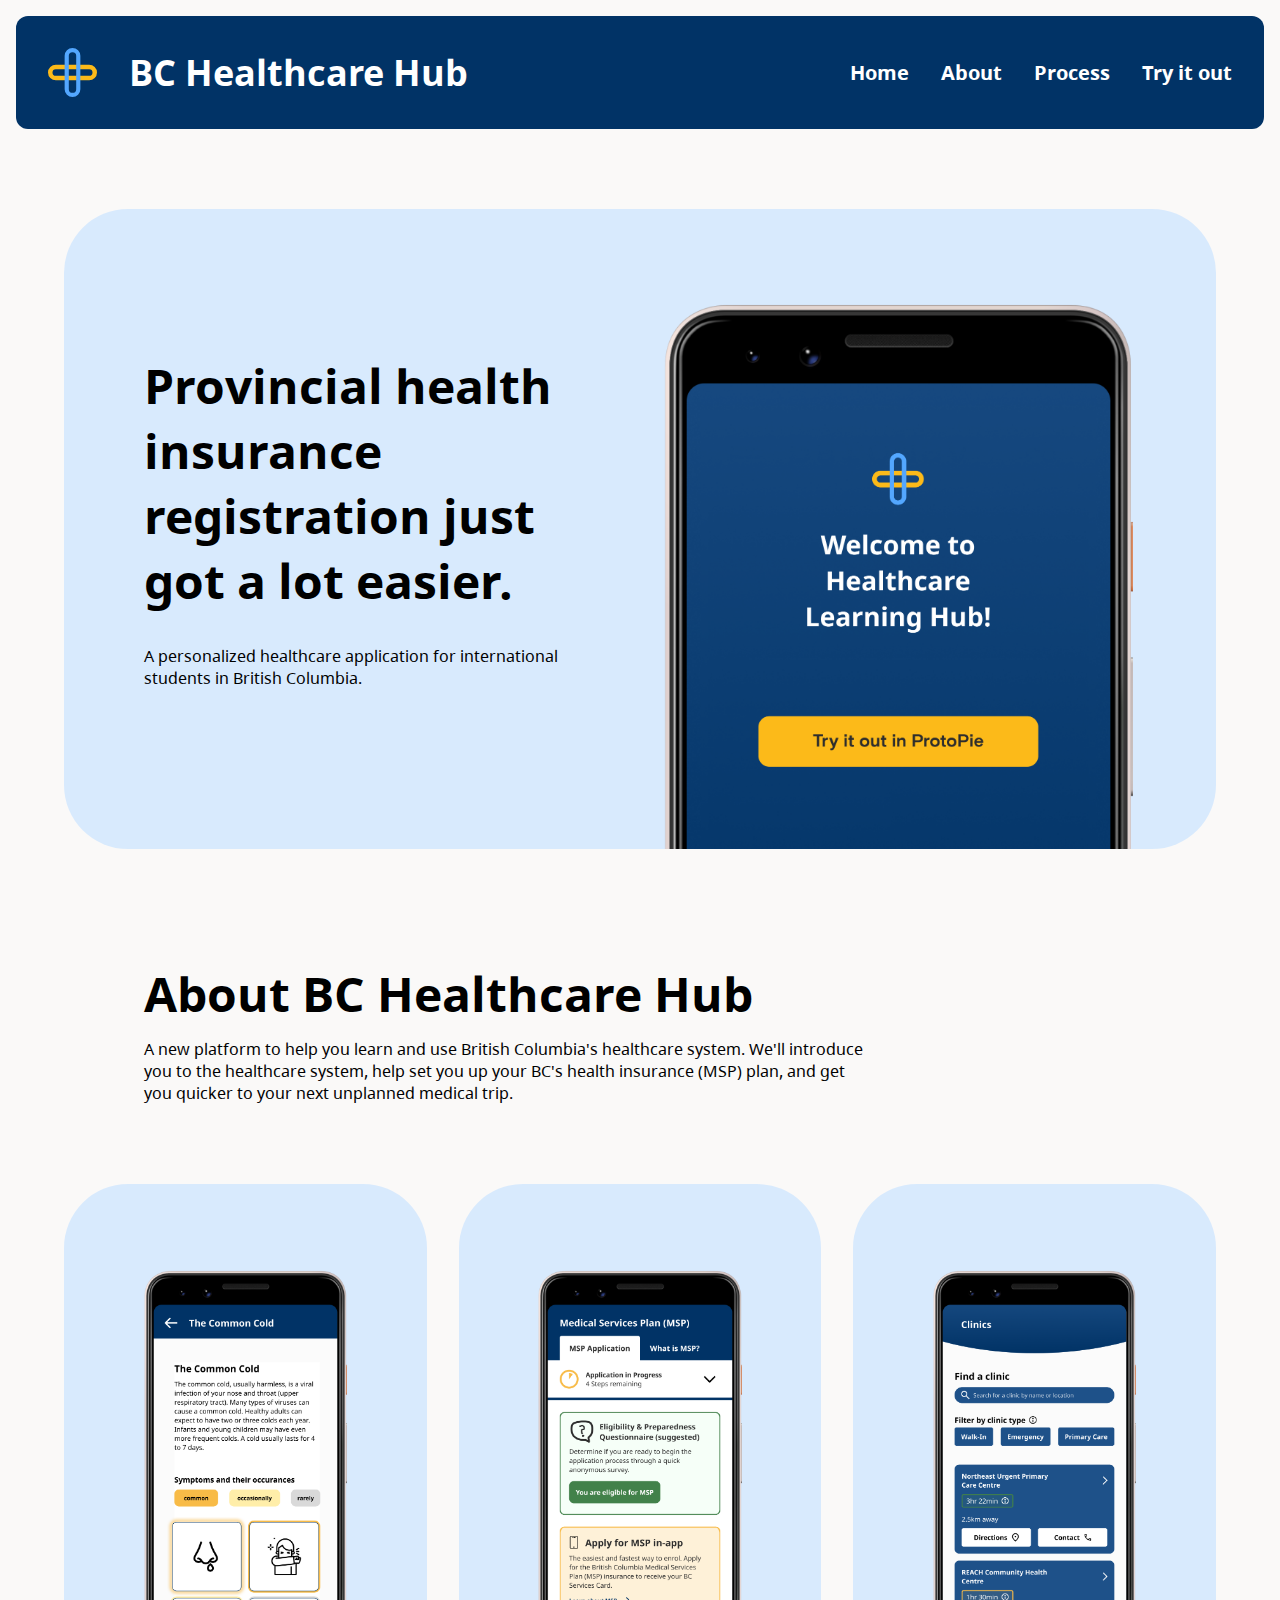
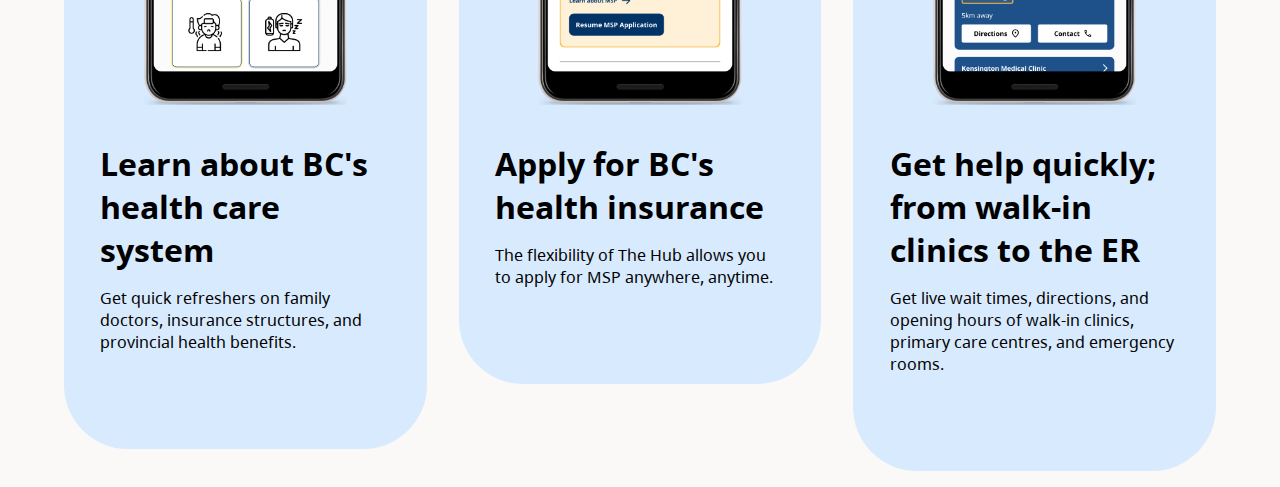
==== index.html @ a7b5ca8b "Add home page" ====
<!doctype html>
<html lang="en">

<head>
	<meta charset="utf-8">
	<meta name="viewport" content="width=device-width, initial-scale=1">
	<title>BC Healthcare Hub</title>
	<link rel="stylesheet" href="css/fonts.css">
	<link rel="stylesheet" href="css/main.css">
</head>

<body>
	<header>
		<a href="index.html" class="logo-link">
			<img src="img/logo.svg" height="32" width="32">
			<h1>BC Healthcare Hub</h1>
		</a>

		<ul>
			<li><a href="#" class="light-link">Home</a></li>
			<li><a href="#about" class="light-link">About</a></li>
			<li><a href="#process" class="light-link">Process</a></li>
			<li><a href="#process" class="light-link">Try it out</a></li>
		</ul>
	</header>

	<div class="content-wrapper">
		<section id="hero">
			<hgroup>
				<h2>Provincial health insurance registration just got a lot easier.</h2>
				<p>A personalized healthcare application for international students in British Columbia.</p>
			</hgroup>

			<a href="https://www.protopie.io/" target="_blank" class="cta">
				<img src="img/cta.png" height="1527" width="1280" alt="Try it out in ProtoPie">
			</a>
		</section>

		<section id="about">
			<div class="about-summary">
				<h2>About BC Healthcare Hub</h2>
				<p>A new platform to help you learn and use British Columbia's healthcare system. We'll introduce you to
					the healthcare system, help set you up your BC's health insurance (MSP) plan, and get you quicker to
					your next unplanned medical trip.</p>
			</div>

			<ol class="features">
				<li>
					<img src="img/resources.png" height="2782" width="1280">
					<h3>Learn about BC's health care system</h3>
					<p>Get quick refreshers on family doctors, insurance structures, and provincial health benefits.
					</p>
				</li>
				<li>
					<img src="img/msp.png" height="2782" width="1280">
					<h3>Apply for BC's health insurance</h3>
					<p>The flexibility of The Hub allows you to apply for MSP anywhere, anytime.</p>
				</li>
				<li>
					<img src="img/clinics.png" height="2782" width="1280">
					<h3>Get help quickly; from walk-in clinics to the ER</h3>
					<p>Get live wait times, directions, and opening hours of walk-in clinics, primary care centres,
						and emergency rooms.</p>
				</li>
			</ol>


		</section>
	</div>
</body>

</html>
---- css/fonts.css ----
/* 

100: Thin
200: Extra Light
300: Light
400: Regular
500: Medium
600: Semibold
700: Bold
800: Heavy
900: Black

*/

@font-face {
    font-family: 'BC Sans';
    src: url('../fonts/bold.woff2') format('woff2');
    font-weight: 700;
    font-display: swap;
    font-style: normal;
}

@font-face {
    font-family: 'BC Sans';
    src: url('../fonts/bolditalic.woff2') format('woff2');
    font-weight: 700;
    font-display: swap;
    font-style: italic;
}

@font-face {
    font-family: 'BC Sans';
    src: url('../fonts/regular.woff2') format('woff2');
    font-weight: 400;
    font-display: swap;
    font-style: normal;
}

@font-face {
    font-family: 'BC Sans';
    src: url('../fonts/italic.woff2') format('woff2');
    font-weight: 400;
    font-display: swap;
    font-style: italic;
}

@font-face {
    font-family: 'BC Sans';
    src: url('../fonts/light.woff2') format('woff2');
    font-weight: 300;
    font-display: swap;
    font-style: normal;
}

@font-face {
    font-family: 'BC Sans';
    src: url('../fonts/lightitalic.woff2') format('woff2');
    font-weight: 300;
    font-display: swap;
    font-style: italic;
}
---- css/main.css ----
* {
    box-sizing: border-box;

    --c-blue: #013366;
    --c-bg-extra-light: rgb(250, 249, 248);
    --c-bg-light: #D8EAFD;
    --c-txt-light: #FFFFFF;
    --c-txt-light-hover: #D8EAFD;
    --c-txt-dark: #2D2D2D;
    
    --c-link: #1E5189;
    --c-link-change: #013366;

    --c-invis: rgba(0,0,0,0);

    --n-radius-big: 4rem;

    transition-property: color, border, background-color, padding, transform, margin, opacity;
    transition-duration: 0.3s;
    transition-timing-function: ease-out;
}

:hover, :focus {
    transition-property: color, border, background-color, padding, transform, margin, opacity;
    transition-duration: 0.2s;
    transition-timing-function: ease-in;
}

html {
    background-color: var(--c-bg-extra-light);
}

body {
    font-family: "BC Sans", Calibri, Arial, "sans serif";
    font-weight: 400;
    margin: 0 1rem;
}

h1 {
    font-weight: 700;
    font-size: 2.25rem;

    margin: 0;
}

h2 {
    font-weight: 700;
    font-size: 3rem;

    margin: 0;
    margin-bottom: 0.75rem !important;
}

#hero h2 {
    font-size: 3rem;
    max-width: 60rem;
    margin-bottom: 2rem !important;
}

h3 {
    font-weight: 700;
    font-size: 2rem;

    margin: 0;
    margin-bottom: 1rem;
}

p {
    margin: 0;
    margin-bottom: 16px;
    max-width: 80ch;
}

a {
    color: var(--c-link);
    text-decoration: none;
}

a:hover, a:focus {
    color: var(--c-link-change);
}

img {
    object-fit: cover;
}



/* HEADER --> */
header {
    background-color: var(--c-blue);
    border-radius: .75rem;
    color: var(--c-txt-light);
    
    margin-top: 1rem;
    padding: 2rem;

    display: grid;
    grid-template-columns: 1fr auto;
    align-content: center;

    position: sticky;
    top: 1rem;
}

.logo-link {
    display: grid;
    grid-template-columns: repeat(2, auto);
    width: fit-content;
    gap: 2rem;
    align-content: center;
    color: var(--c-txt-light);
}

.logo-link:hover, .logo-link:focus {
    color: var(--c-txt-light-hover);

    img {
        transform: rotateZ(360deg);
        transition-duration: 0.75s;
    }
}

.logo-link img {
    height: 100%;
    width: auto;
}

header ul {
    display: grid;
    grid-template-columns: repeat(4, auto);
    gap: 2rem;

    height: fit-content;
    margin: auto 0;
    padding: 0;

    font-weight: 700;
}

header li {
    list-style-type: none;
    font-size: 1.25rem;
}

.light-link {
    color: var(--c-txt-light);
}

.light-link:hover, .light-link:focus {
    color: var(--c-txt-light-hover);
    text-decoration: underline;
    text-decoration-thickness: 0.1rem;
    text-decoration-skip: 10px;
}
/* <-- HEADER */

/* CONTENT WRAPPER --> */
.content-wrapper {
    max-width: 125rem;
    margin: 0 auto;
}

/* <-- CONTENT WRAPPER */

/* HERO SECTION --> */
#hero {
    background-color: var(--c-bg-light);
    border-radius: var(--n-radius-big);

    height: 40rem;
    padding: 5rem 5rem 0 5rem;
    margin: 5rem 3rem;

    display: grid;
    grid-template-columns: 1fr 1fr;
    gap: 3rem;
}

#hero > * {
    margin: auto 0;
}

#hero hgroup {
    padding-bottom: 5rem;
}

.cta {
    width: fit-content;
    max-height: 35rem;
    display: block;
    overflow: clip;

    margin: 0 0 0 auto;
}

.cta img {
    width: 100%;
    max-height: 35rem;
}

.cta:hover img,
.cta:focus img {
    content: url('../img/cta-hover.png');
}

/* <-- HERO SECTION */

/* ABOUT SECTION --> */
#about {
    margin: 0 3rem;
}

.about-summary {
    margin: 7rem 5rem 5rem 5rem;
}

.features {
    display: grid;
    grid-template-columns: repeat(3, 1fr);
    gap: 2rem;
    padding: 0;
}

.features li {
    height: fit-content;
    background-color: var(--c-bg-light);
    padding: 5rem 10%;
    width: 100%;
    border-radius: var(--n-radius-big);
    list-style-type: none;
}

.features li img {
    width: 100%;
    height: auto;
    padding: 0 15%;
    margin-bottom: 2rem;
}
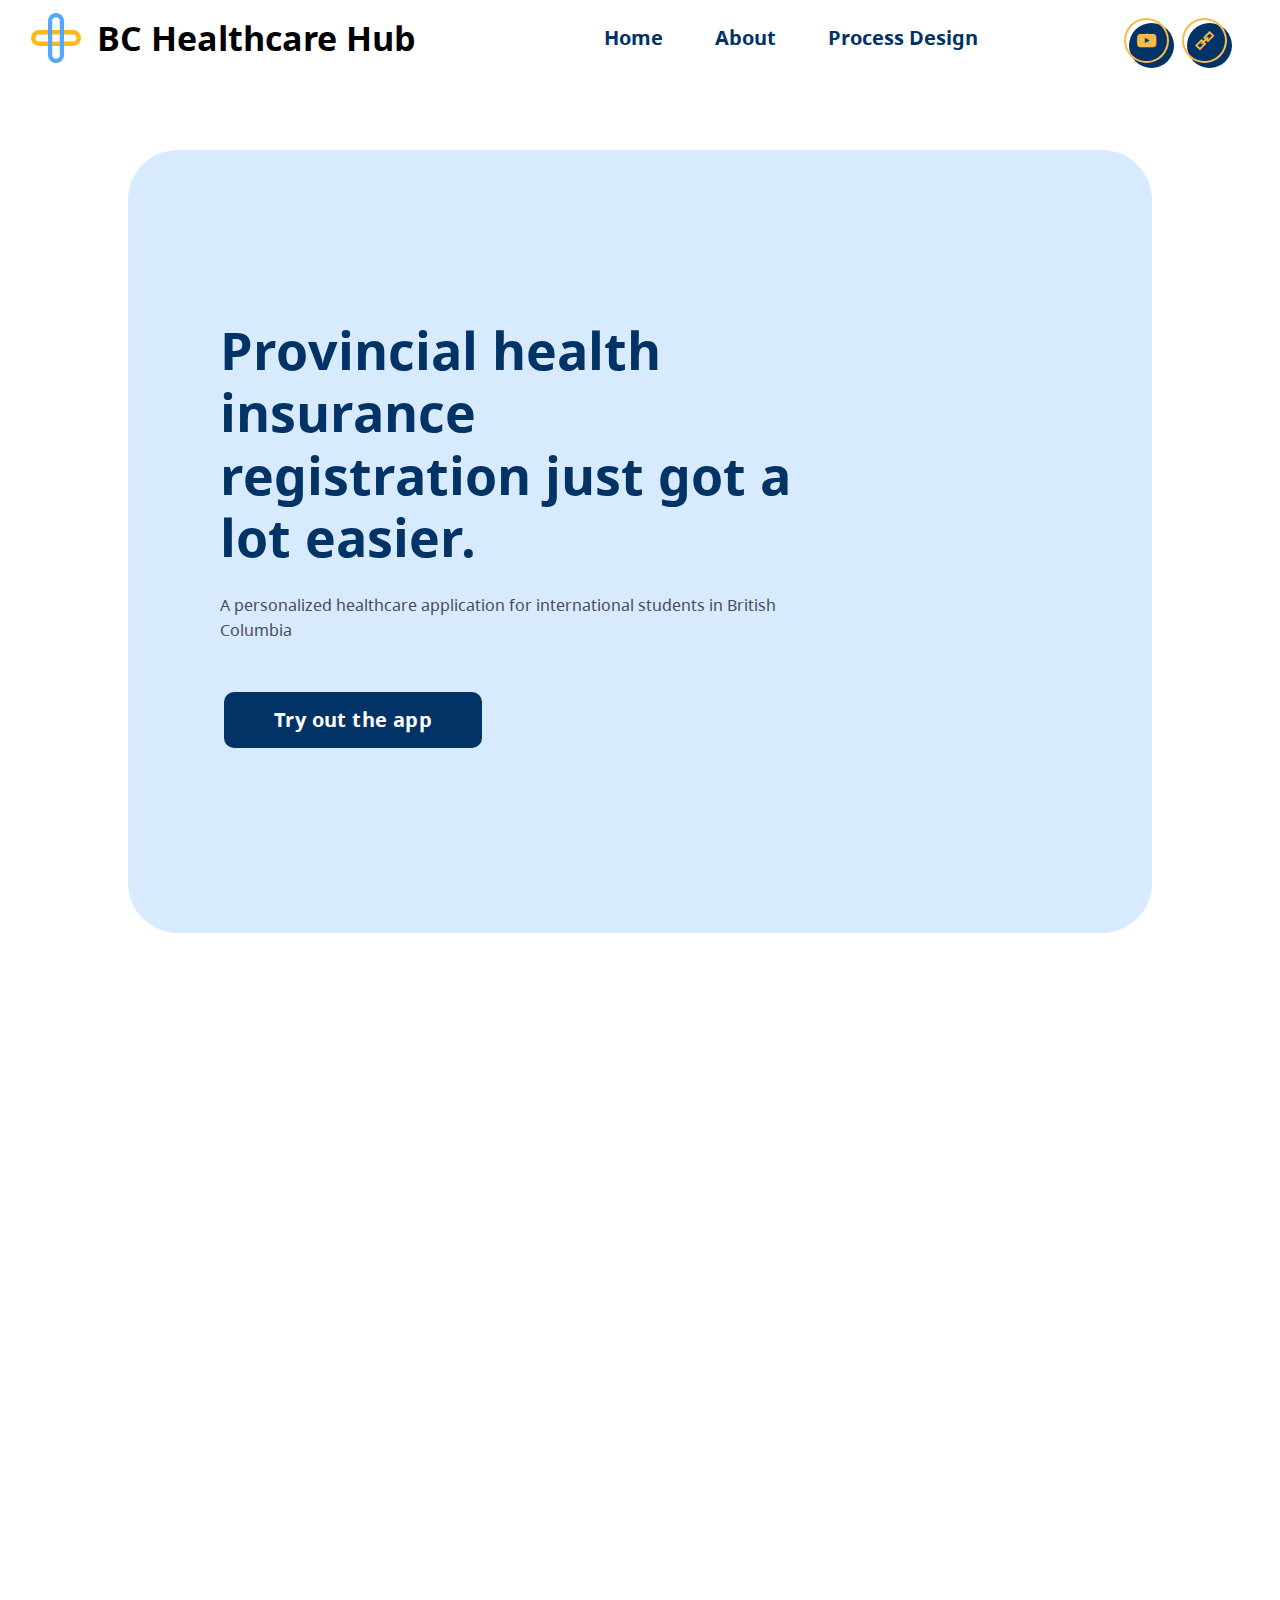
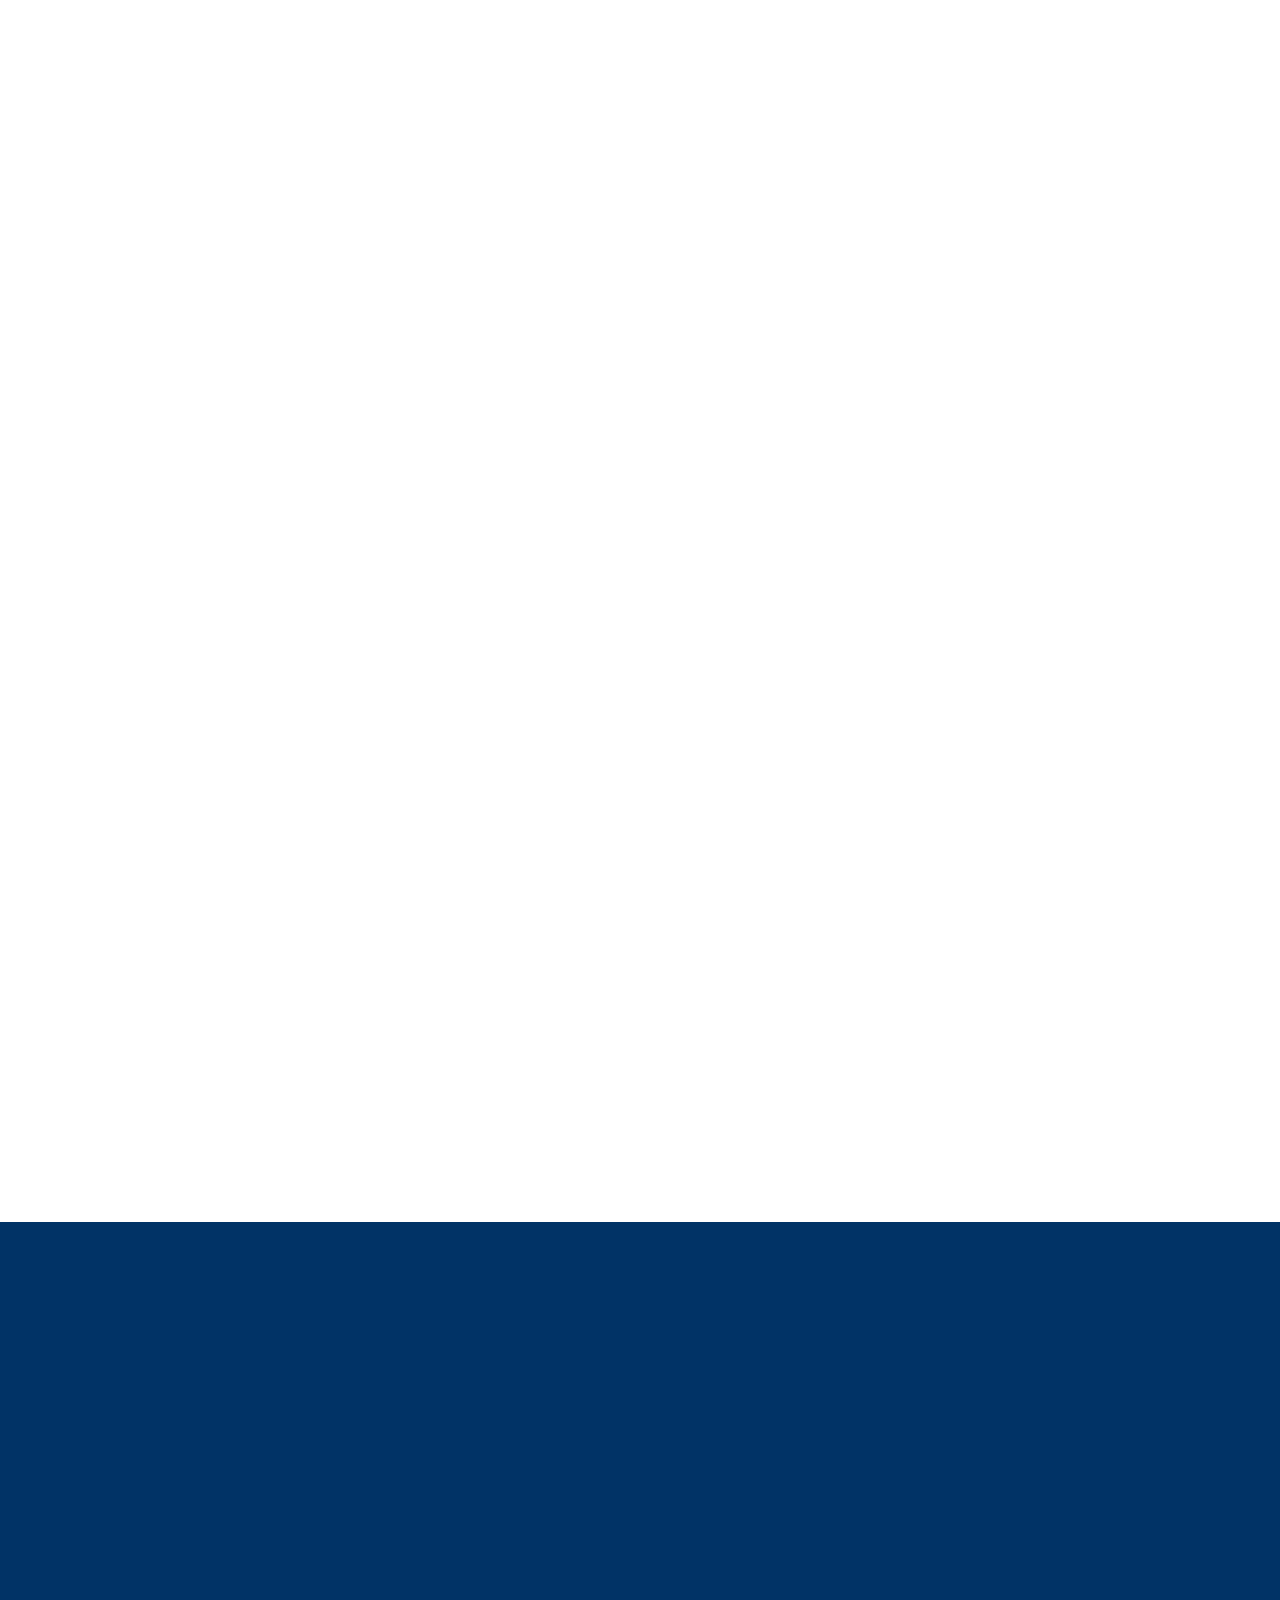
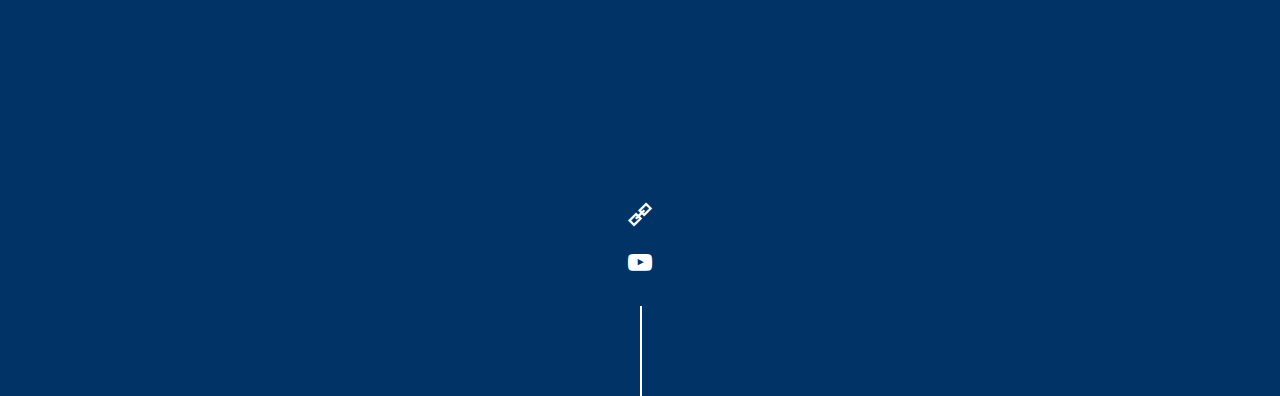
==== commit f79a257b: "start using website builder" ====
--- a/index.html
+++ b/index.html
@@ -1,72 +1,256 @@
-<!doctype html>
-<html lang="en">
-
+<!DOCTYPE html>
+<html  >
 <head>
-	<meta charset="utf-8">
-	<meta name="viewport" content="width=device-width, initial-scale=1">
-	<title>BC Healthcare Hub</title>
-	<link rel="stylesheet" href="css/fonts.css">
-	<link rel="stylesheet" href="css/main.css">
+  <!-- Site made with Mobirise Website Builder v5.8.4, https://mobirise.com -->
+  <meta charset="UTF-8">
+  <meta http-equiv="X-UA-Compatible" content="IE=edge">
+  <meta name="generator" content="Mobirise v5.8.4, mobirise.com">
+  <meta name="viewport" content="width=device-width, initial-scale=1, minimum-scale=1">
+  <link rel="shortcut icon" href="assets/images/logo.svg" type="image/x-icon">
+  <meta name="description" content="">
+  
+  
+  <title>Home</title>
+  <link rel="stylesheet" href="assets/web/assets/mobirise-icons2/mobirise2.css">
+  <link rel="stylesheet" href="assets/tether/tether.min.css">
+  <link rel="stylesheet" href="assets/bootstrap/css/bootstrap.min.css">
+  <link rel="stylesheet" href="assets/bootstrap/css/bootstrap-grid.min.css">
+  <link rel="stylesheet" href="assets/bootstrap/css/bootstrap-reboot.min.css">
+  <link rel="stylesheet" href="assets/animatecss/animate.min.css">
+  <link rel="stylesheet" href="assets/dropdown/css/style.css">
+  <link rel="stylesheet" href="assets/socicon/css/styles.css">
+  <link rel="stylesheet" href="assets/theme/css/style.css">
+  <link href="assets/fonts/style.css" rel="stylesheet">
+  <link rel="preload" as="style" href="assets/mobirise/css/mbr-additional.css"><link rel="stylesheet" href="assets/mobirise/css/mbr-additional.css" type="text/css">
+
+  
+  
+  
 </head>
-
 <body>
-	<header>
-		<a href="index.html" class="logo-link">
-			<img src="img/logo.svg" height="32" width="32">
-			<h1>BC Healthcare Hub</h1>
-		</a>
-
-		<ul>
-			<li><a href="#" class="light-link">Home</a></li>
-			<li><a href="#about" class="light-link">About</a></li>
-			<li><a href="#process" class="light-link">Process</a></li>
-			<li><a href="#process" class="light-link">Try it out</a></li>
-		</ul>
-	</header>
-
-	<div class="content-wrapper">
-		<section id="hero">
-			<hgroup>
-				<h2>Provincial health insurance registration just got a lot easier.</h2>
-				<p>A personalized healthcare application for international students in British Columbia.</p>
-			</hgroup>
-
-			<a href="https://www.protopie.io/" target="_blank" class="cta">
-				<img src="img/cta.png" height="1527" width="1280" alt="Try it out in ProtoPie">
-			</a>
-		</section>
-
-		<section id="about">
-			<div class="about-summary">
-				<h2>About BC Healthcare Hub</h2>
-				<p>A new platform to help you learn and use British Columbia's healthcare system. We'll introduce you to
-					the healthcare system, help set you up your BC's health insurance (MSP) plan, and get you quicker to
-					your next unplanned medical trip.</p>
-			</div>
-
-			<ol class="features">
-				<li>
-					<img src="img/resources.png" height="2782" width="1280">
-					<h3>Learn about BC's health care system</h3>
-					<p>Get quick refreshers on family doctors, insurance structures, and provincial health benefits.
-					</p>
-				</li>
-				<li>
-					<img src="img/msp.png" height="2782" width="1280">
-					<h3>Apply for BC's health insurance</h3>
-					<p>The flexibility of The Hub allows you to apply for MSP anywhere, anytime.</p>
-				</li>
-				<li>
-					<img src="img/clinics.png" height="2782" width="1280">
-					<h3>Get help quickly; from walk-in clinics to the ER</h3>
-					<p>Get live wait times, directions, and opening hours of walk-in clinics, primary care centres,
-						and emergency rooms.</p>
-				</li>
-			</ol>
-
-
-		</section>
-	</div>
-</body>
-
+  
+  <section class="menu cid-uvctag6I3v" once="menu" id="menu1-0">
+  
+  <nav class="navbar navbar-dropdown navbar-fixed-top navbar-expand-lg">
+    <div class="container-fluid">
+      <div class="navbar-brand">
+        <span class="navbar-logo">
+          <a href="index.html">
+            <img src="assets/images/logo.svg" alt="BC Healthcare Hub logo">
+          </a>
+        </span>
+        <span class="navbar-caption-wrap"><a class="navbar-caption text-black display-2" href="https://mobirise.com">BC Healthcare Hub</a></span>
+      </div>
+      <button class="navbar-toggler" type="button" data-toggle="collapse" data-target="#navbarSupportedContent" aria-controls="navbarNavAltMarkup" aria-expanded="false" aria-label="Toggle navigation">
+        <div class="hamburger">
+          <span></span>
+          <span></span>
+          <span></span>
+          <span></span>
+        </div>
+      </button>
+      <div class="collapse navbar-collapse" id="navbarSupportedContent">
+        <ul class="navbar-nav nav-dropdown nav-right" data-app-modern-menu="true"><li class="nav-item"><a class="nav-link link text-secondary display-4" href="https://mobirise.com">
+              Home</a></li>
+          
+          <li class="nav-item"><a class="nav-link link text-secondary display-4" href="https://mobirise.com">About</a>
+          </li>
+          <li class="nav-item"><a class="nav-link link text-secondary display-4" href="https://mobirise.com">Process Design</a></li></ul>
+        <div class="icons-menu">
+          <a class="iconfont-wrapper" href="https://mobirise.com" target="_blank">
+            <span class="icon-bg"></span>
+            <span class="p-2 mbr-iconfont socicon-youtube socicon"></span>
+          </a>
+          <a class="iconfont-wrapper" href="https://mobirise.com" target="_blank">
+            <span class="icon-bg"></span>
+            <span class="p-2 mbr-iconfont mobi-mbri-link mobi-mbri"></span>
+          </a>
+          
+          
+        </div>
+        
+      </div>
+    </div>
+  </nav>
+
+</section>
+
+<section class="header02 creativem4_header02 cid-uvcw8ekcoq" id="header02-1">
+
+    
+
+    
+    <div class="container align-center">
+        <div class="row">
+            <div class="col-md-12 col-lg-9 d-flex flex-column">
+                <h1 class="mbr-section-title mbr-regular pb-3 align-left mbr-fonts-style mbr-bold display-1">Provincial health insurance <br>registration just got a lot easier.</h1>
+                
+                <p class="mbr-text pb-3 align-left mbr-fonts-style mbr-semibold display-7">A personalized healthcare application for international students in British Columbia</p>
+                <div class="align-left mbr-section-btn"><a class="btn btn-md btn-secondary display-4" href="https://mobiri.se">Try out the app</a></div>
+            </div>
+            <div class="col-lg-3 col-md-12 align-center">
+                <div class="wrap">
+                    <img src="assets/images/logo.svg" alt="Mobirise" class="image-1 animated-elements1">
+                    <img src="assets/images/logo.svg" alt="Mobirise" class="image-2 animated-elements2">
+                    <img src="assets/images/logo.svg" alt="Mobirise" class="image-3 animated-elements3">
+                    <img src="assets/images/logo.svg" alt="Mobirise" class="image-4 animated-elements4">
+                    <img src="assets/images/logo.svg" alt="Mobirise" class="image-5 animated-elements5">
+                    <img src="assets/images/logo.svg" alt="Mobirise" class="image-6 animated-elements6">
+                </div>
+            </div>
+        </div>
+    </div>
+</section>
+
+<section class="features06 digitalm4_features06 cid-uvj2a7zXEL" id="features06-6">
+
+    
+
+    
+    <div class="container">
+        <div class="row justify-content-center">
+            <div class="col-12 col-md-12">
+                <div class="badge_wrap align-center">
+                    <h5 class="badge mbr-bold mbr-fonts-style display-4">FEATURES</h5>
+                </div>
+                
+                <h4 class="main-title align-center mbr-regular mbr-black mbr-fonts-style display-2">About BC Healthcare Hub</h4>
+
+                <p class="main-text align-center mbr-regular mbr-black mbr-fonts-style display-7">A new platform to help you learn and use British Columbia's healthcare system. We'll introduce you to the healthcare system, help set you up your BC's health insurance (MSP) plan, and get you quicker to your next unplanned medical trip.</p>
+            </div>
+
+            <div class="card p-3 col-12 col-md-6 col-lg-4">
+                <div class="card-wrapper">
+
+                    <div class="img-wrapper">
+                        <img src="assets/images/resources-829x1802.png" alt="Mobirise">
+                    </div>
+                    <div class="card-box align-center">
+                        <h4 class="card-title align-center mbr-semibold mbr-black mbr-fonts-style display-5">Learn about BC's health care system</h4>
+                        <p class="mbr-text mbr-fonts-style display-7">
+                            Get quick refreshers on family doctors, insurance structures, and provincial health benefits. </p>
+                        
+                    </div>
+                </div>
+            </div>
+
+            <div class="card p-3 col-12 col-md-6 col-lg-4">
+                <div class="card-wrapper">
+
+                    <div class="img-wrapper">
+                        <img src="assets/images/msp-829x1802.png" alt="Mobirise">
+                    </div>
+                    <div class="card-box align-center">
+                        <h4 class="card-title align-center mbr-semibold mbr-black mbr-fonts-style display-5">Apply for BC's health insurance</h4>
+                        <p class="mbr-text mbr-fonts-style display-7">
+                            The flexibility of The Hub allows you to apply for MSP anywhere, anytime.</p>
+
+                        
+                    </div>
+                </div>
+            </div>
+
+
+
+            <div class="card p-3 col-12 col-md-6 col-lg-4">
+                <div class="card-wrapper">
+
+                    <div class="img-wrapper">
+                        <img src="assets/images/clinics-829x1802.png" alt="Mobirise">
+                    </div>
+                    <div class="card-box align-center">
+                        <h4 class="card-title align-center mbr-semibold mbr-black mbr-fonts-style display-5">Get help quickly; from walk-in clinics to the ER</h4>
+                        <p class="mbr-text mbr-fonts-style display-7">
+                            Get live wait times, directions, and opening hours of walk-in clinics, primary care centres, and emergency rooms.</p>
+
+                        
+                    </div>
+                </div>
+            </div>
+
+
+
+            
+        </div>
+    </div>
+</section>
+
+<section class="image2 cid-uvj4o0htgk" id="image2-a">
+    
+
+    
+    
+
+    <div>
+        <div class="row align-items-center">
+            <div class="col-12 col-lg-5">
+                <div class="image-wrapper">
+                    <img src="assets/images/5.jpg" alt="Mobirise Website Builder">
+                    
+                </div>
+            </div>
+            <div class="col-12 col-lg-6">
+                <div class="text-wrapper">
+                    <h3 class="mbr-section-title mbr-fonts-style mb-3 display-2"><strong>You're on Step 2 of 4</strong></h3>
+                    <p class="mbr-text mbr-fonts-style display-7">The MSP application process is lengthy and complex. A busy international student doesn't always have a free afternoon to complete the MSP application online in one go. One missing piece of information can be the determining factor that makes people quit the online application process, losing all their progress and further delaying the process. <br><br>With the BC Healthcare Hub mobile app, your data never gets lost, so you can chip away at the application on the bus, when you're talking with your parents, or have some spare time. It gives you the flexibility to&nbsp;apply for MSP anywhere, anytime.</p>
+                </div>
+            </div>
+        </div>
+    </div>
+</section>
+
+<section class="footer1 woodm4_footer1 cid-uvj8m1C1S9" id="footer01-b">
+
+    
+
+    
+
+    <div class="container">
+        <div class="row">
+            <div class="col-12 align-center">
+                <img src="assets/images/logo-bob-176x176.png" alt="Mobirise">
+            </div>
+            <div class="card p-3 col-12 col-md-6">
+                <div class="card-box">
+                    <h4 class="card-title mbr-bold mbr-fonts-style display-5">Project Members</h4>
+                    <p class="mbr-text mbr-fonts-style display-7">Irina Ng<br>Elizabeth Liao<br>Max Nielsen<br>Bob the Builder (honorary position)</p>
+                </div>
+            </div>
+
+            <div class="card p-3 col-12 col-md-6">
+                <div class="card-box">
+                    <h4 class="card-title mbr-bold mbr-fonts-style display-5"><p>
+                        For</p></h4>
+                    <p class="mbr-text mbr-fonts-style display-7">Simon Fraser University<br>IAT 339<br></p>
+                </div>
+            </div>
+
+            
+
+            <div class="col-lg-12 pt-5 align-center">
+                <div class="icon-wrap">
+                    <span class="mbr-iconfont mobi-mbri-link mobi-mbri"></span><br>
+                    <span class="mbr-iconfont socicon-youtube socicon"></span>
+                </div>
+            </div>
+        </div>
+    </div>
+</section>
+
+
+<script src="assets/web/assets/jquery/jquery.min.js"></script>
+  <script src="assets/popper/popper.min.js"></script>
+  <script src="assets/tether/tether.min.js"></script>
+  <script src="assets/bootstrap/js/bootstrap.min.js"></script>
+  <script src="assets/smoothscroll/smooth-scroll.js"></script>
+  <script src="assets/viewportchecker/jquery.viewportchecker.js"></script>
+  <script src="assets/dropdown/js/nav-dropdown.js"></script>
+  <script src="assets/dropdown/js/navbar-dropdown.js"></script>
+  <script src="assets/touchswipe/jquery.touch-swipe.min.js"></script>
+  <script src="assets/theme/js/script.js"></script>
+  
+  
+  
+  <input name="animation" type="hidden">
+  </body>
 </html>--- a/assets/web/assets/mobirise-icons2/mobirise2.css
+++ b/assets/web/assets/mobirise-icons2/mobirise2.css
@@ -0,0 +1,498 @@
+@font-face {
+  font-family: 'Moririse2';
+  font-display: swap;
+  src:  url('mobirise2.eot?f2bix4');
+  src:  url('mobirise2.eot?f2bix4#iefix') format('embedded-opentype'),
+    url('mobirise2.ttf?f2bix4') format('truetype'),
+    url('mobirise2.woff?f2bix4') format('woff'),
+    url('mobirise2.svg?f2bix4#mobirise2') format('svg');
+  font-weight: normal;
+  font-style: normal;
+}
+
+[class^="mobi-"], [class*=" mobi-"] {
+  /* use !important to prevent issues with browser extensions that change fonts */
+  font-family: 'Moririse2' !important;
+  speak: none;
+  font-style: normal;
+  font-weight: normal;
+  font-variant: normal;
+  text-transform: none;
+  line-height: 1;
+
+  /* Better Font Rendering =========== */
+  -webkit-font-smoothing: antialiased;
+  -moz-osx-font-smoothing: grayscale;
+}
+
+.mobi-mbri-add-submenu:before {
+  content: "\e900";
+}
+.mobi-mbri-alert:before {
+  content: "\e901";
+}
+.mobi-mbri-align-center:before {
+  content: "\e902";
+}
+.mobi-mbri-align-justify:before {
+  content: "\e903";
+}
+.mobi-mbri-align-left:before {
+  content: "\e904";
+}
+.mobi-mbri-align-right:before {
+  content: "\e905";
+}
+.mobi-mbri-android:before {
+  content: "\e906";
+}
+.mobi-mbri-apple:before {
+  content: "\e907";
+}
+.mobi-mbri-arrow-down:before {
+  content: "\e908";
+}
+.mobi-mbri-arrow-next:before {
+  content: "\e909";
+}
+.mobi-mbri-arrow-prev:before {
+  content: "\e90a";
+}
+.mobi-mbri-arrow-up:before {
+  content: "\e90b";
+}
+.mobi-mbri-bold:before {
+  content: "\e90c";
+}
+.mobi-mbri-bookmark:before {
+  content: "\e90d";
+}
+.mobi-mbri-bootstrap:before {
+  content: "\e90e";
+}
+.mobi-mbri-briefcase:before {
+  content: "\e90f";
+}
+.mobi-mbri-browse:before {
+  content: "\e910";
+}
+.mobi-mbri-bulleted-list:before {
+  content: "\e911";
+}
+.mobi-mbri-calendar:before {
+  content: "\e912";
+}
+.mobi-mbri-camera:before {
+  content: "\e913";
+}
+.mobi-mbri-cart-add:before {
+  content: "\e914";
+}
+.mobi-mbri-cart-full:before {
+  content: "\e915";
+}
+.mobi-mbri-cash:before {
+  content: "\e916";
+}
+.mobi-mbri-change-style:before {
+  content: "\e917";
+}
+.mobi-mbri-chat:before {
+  content: "\e918";
+}
+.mobi-mbri-clock:before {
+  content: "\e919";
+}
+.mobi-mbri-close:before {
+  content: "\e91a";
+}
+.mobi-mbri-cloud:before {
+  content: "\e91b";
+}
+.mobi-mbri-code:before {
+  content: "\e91c";
+}
+.mobi-mbri-contact-form:before {
+  content: "\e91d";
+}
+.mobi-mbri-credit-card:before {
+  content: "\e91e";
+}
+.mobi-mbri-cursor-click:before {
+  content: "\e91f";
+}
+.mobi-mbri-cust-feedback:before {
+  content: "\e920";
+}
+.mobi-mbri-database:before {
+  content: "\e921";
+}
+.mobi-mbri-delivery:before {
+  content: "\e922";
+}
+.mobi-mbri-desktop:before {
+  content: "\e923";
+}
+.mobi-mbri-devices:before {
+  content: "\e924";
+}
+.mobi-mbri-down:before {
+  content: "\e925";
+}
+.mobi-mbri-download-2:before {
+  content: "\e926";
+}
+.mobi-mbri-download:before {
+  content: "\e927";
+}
+.mobi-mbri-drag-n-drop-2:before {
+  content: "\e928";
+}
+.mobi-mbri-drag-n-drop:before {
+  content: "\e929";
+}
+.mobi-mbri-edit-2:before {
+  content: "\e92a";
+}
+.mobi-mbri-edit:before {
+  content: "\e92b";
+}
+.mobi-mbri-error:before {
+  content: "\e92c";
+}
+.mobi-mbri-extension:before {
+  content: "\e92d";
+}
+.mobi-mbri-features:before {
+  content: "\e92e";
+}
+.mobi-mbri-file:before {
+  content: "\e92f";
+}
+.mobi-mbri-flag:before {
+  content: "\e930";
+}
+.mobi-mbri-folder:before {
+  content: "\e931";
+}
+.mobi-mbri-gift:before {
+  content: "\e932";
+}
+.mobi-mbri-github:before {
+  content: "\e933";
+}
+.mobi-mbri-globe-2:before {
+  content: "\e934";
+}
+.mobi-mbri-globe:before {
+  content: "\e935";
+}
+.mobi-mbri-growing-chart:before {
+  content: "\e936";
+}
+.mobi-mbri-hearth:before {
+  content: "\e937";
+}
+.mobi-mbri-help:before {
+  content: "\e938";
+}
+.mobi-mbri-home:before {
+  content: "\e939";
+}
+.mobi-mbri-hot-cup:before {
+  content: "\e93a";
+}
+.mobi-mbri-idea:before {
+  content: "\e93b";
+}
+.mobi-mbri-image-gallery:before {
+  content: "\e93c";
+}
+.mobi-mbri-image-slider:before {
+  content: "\e93d";
+}
+.mobi-mbri-info:before {
+  content: "\e93e";
+}
+.mobi-mbri-italic:before {
+  content: "\e93f";
+}
+.mobi-mbri-key:before {
+  content: "\e940";
+}
+.mobi-mbri-laptop:before {
+  content: "\e941";
+}
+.mobi-mbri-layers:before {
+  content: "\e942";
+}
+.mobi-mbri-left-right:before {
+  content: "\e943";
+}
+.mobi-mbri-left:before {
+  content: "\e944";
+}
+.mobi-mbri-letter:before {
+  content: "\e945";
+}
+.mobi-mbri-like:before {
+  content: "\e946";
+}
+.mobi-mbri-link:before {
+  content: "\e947";
+}
+.mobi-mbri-lock:before {
+  content: "\e948";
+}
+.mobi-mbri-login:before {
+  content: "\e949";
+}
+.mobi-mbri-logout:before {
+  content: "\e94a";
+}
+.mobi-mbri-magic-stick:before {
+  content: "\e94b";
+}
+.mobi-mbri-map-pin:before {
+  content: "\e94c";
+}
+.mobi-mbri-menu:before {
+  content: "\e94d";
+}
+.mobi-mbri-mobile-2:before {
+  content: "\e94e";
+}
+.mobi-mbri-mobile-horizontal:before {
+  content: "\e94f";
+}
+.mobi-mbri-mobile:before {
+  content: "\e950";
+}
+.mobi-mbri-mobirise:before {
+  content: "\e951";
+}
+.mobi-mbri-more-horizontal:before {
+  content: "\e952";
+}
+.mobi-mbri-more-vertical:before {
+  content: "\e953";
+}
+.mobi-mbri-music:before {
+  content: "\e954";
+}
+.mobi-mbri-new-file:before {
+  content: "\e955";
+}
+.mobi-mbri-numbered-list:before {
+  content: "\e956";
+}
+.mobi-mbri-opened-folder:before {
+  content: "\e957";
+}
+.mobi-mbri-pages:before {
+  content: "\e958";
+}
+.mobi-mbri-paper-plane:before {
+  content: "\e959";
+}
+.mobi-mbri-paperclip:before {
+  content: "\e95a";
+}
+.mobi-mbri-phone:before {
+  content: "\e95b";
+}
+.mobi-mbri-photo:before {
+  content: "\e95c";
+}
+.mobi-mbri-photos:before {
+  content: "\e95d";
+}
+.mobi-mbri-pin:before {
+  content: "\e95e";
+}
+.mobi-mbri-play:before {
+  content: "\e95f";
+}
+.mobi-mbri-plus:before {
+  content: "\e960";
+}
+.mobi-mbri-preview:before {
+  content: "\e961";
+}
+.mobi-mbri-print:before {
+  content: "\e962";
+}
+.mobi-mbri-protect:before {
+  content: "\e963";
+}
+.mobi-mbri-question:before {
+  content: "\e964";
+}
+.mobi-mbri-quote-left:before {
+  content: "\e965";
+}
+.mobi-mbri-quote-right:before {
+  content: "\e966";
+}
+.mobi-mbri-redo:before {
+  content: "\e967";
+}
+.mobi-mbri-refresh:before {
+  content: "\e968";
+}
+.mobi-mbri-responsive-2:before {
+  content: "\e969";
+}
+.mobi-mbri-responsive:before {
+  content: "\e96a";
+}
+.mobi-mbri-right:before {
+  content: "\e96b";
+}
+.mobi-mbri-rocket:before {
+  content: "\e96c";
+}
+.mobi-mbri-sad-face:before {
+  content: "\e96d";
+}
+.mobi-mbri-sale:before {
+  content: "\e96e";
+}
+.mobi-mbri-save:before {
+  content: "\e96f";
+}
+.mobi-mbri-search:before {
+  content: "\e970";
+}
+.mobi-mbri-setting-2:before {
+  content: "\e971";
+}
+.mobi-mbri-setting-3:before {
+  content: "\e972";
+}
+.mobi-mbri-setting:before {
+  content: "\e973";
+}
+.mobi-mbri-share:before {
+  content: "\e974";
+}
+.mobi-mbri-shopping-bag:before {
+  content: "\e975";
+}
+.mobi-mbri-shopping-basket:before {
+  content: "\e976";
+}
+.mobi-mbri-shopping-cart:before {
+  content: "\e977";
+}
+.mobi-mbri-sites:before {
+  content: "\e978";
+}
+.mobi-mbri-smile-face:before {
+  content: "\e979";
+}
+.mobi-mbri-speed:before {
+  content: "\e97a";
+}
+.mobi-mbri-star:before {
+  content: "\e97b";
+}
+.mobi-mbri-success:before {
+  content: "\e97c";
+}
+.mobi-mbri-sun:before {
+  content: "\e97d";
+}
+.mobi-mbri-sun2:before {
+  content: "\e97e";
+}
+.mobi-mbri-tablet-vertical:before {
+  content: "\e97f";
+}
+.mobi-mbri-tablet:before {
+  content: "\e980";
+}
+.mobi-mbri-target:before {
+  content: "\e981";
+}
+.mobi-mbri-timer:before {
+  content: "\e982";
+}
+.mobi-mbri-to-ftp:before {
+  content: "\e983";
+}
+.mobi-mbri-to-local-drive:before {
+  content: "\e984";
+}
+.mobi-mbri-touch-swipe:before {
+  content: "\e985";
+}
+.mobi-mbri-touch:before {
+  content: "\e986";
+}
+.mobi-mbri-trash:before {
+  content: "\e987";
+}
+.mobi-mbri-underline:before {
+  content: "\e988";
+}
+.mobi-mbri-undo:before {
+  content: "\e989";
+}
+.mobi-mbri-unlink:before {
+  content: "\e98a";
+}
+.mobi-mbri-unlock:before {
+  content: "\e98b";
+}
+.mobi-mbri-up-down:before {
+  content: "\e98c";
+}
+.mobi-mbri-up:before {
+  content: "\e98d";
+}
+.mobi-mbri-update:before {
+  content: "\e98e";
+}
+.mobi-mbri-upload-2:before {
+  content: "\e98f";
+}
+.mobi-mbri-upload:before {
+  content: "\e990";
+}
+.mobi-mbri-user-2:before {
+  content: "\e991";
+}
+.mobi-mbri-user:before {
+  content: "\e992";
+}
+.mobi-mbri-users:before {
+  content: "\e993";
+}
+.mobi-mbri-video-play:before {
+  content: "\e994";
+}
+.mobi-mbri-video:before {
+  content: "\e995";
+}
+.mobi-mbri-watch:before {
+  content: "\e996";
+}
+.mobi-mbri-website-theme-2:before {
+  content: "\e997";
+}
+.mobi-mbri-website-theme:before {
+  content: "\e998";
+}
+.mobi-mbri-wifi:before {
+  content: "\e999";
+}
+.mobi-mbri-windows:before {
+  content: "\e99a";
+}
+.mobi-mbri-zoom-in:before {
+  content: "\e99b";
+}
+.mobi-mbri-zoom-out:before {
+  content: "\e99c";
+}
--- a/assets/dropdown/css/style.css
+++ b/assets/dropdown/css/style.css
@@ -0,0 +1,265 @@
+.navbar-dropdown {
+  left: 0;
+  padding: 0;
+  position: absolute;
+  right: 0;
+  top: 0;
+  transition: all 0.45s ease;
+  z-index: 1030;
+  background: #282828; }
+  .navbar-dropdown .navbar-logo {
+    margin-right: 0.8rem;
+    transition: margin 0.3s ease-in-out;
+    vertical-align: middle; }
+    .navbar-dropdown .navbar-logo img {
+      height: 3.125rem;
+      transition: all 0.3s ease-in-out; }
+    .navbar-dropdown .navbar-logo.mbr-iconfont {
+      font-size: 3.125rem;
+      line-height: 3.125rem; }
+  .navbar-dropdown .navbar-caption {
+    font-weight: 700;
+    white-space: normal;
+    vertical-align: -4px;
+    line-height: 3.125rem !important; }
+    .navbar-dropdown .navbar-caption, .navbar-dropdown .navbar-caption:hover {
+      color: inherit;
+      text-decoration: none; }
+  .navbar-dropdown .mbr-iconfont + .navbar-caption {
+    vertical-align: -1px; }
+  .navbar-dropdown.navbar-fixed-top {
+    position: fixed; }
+  .navbar-dropdown .navbar-brand span {
+    vertical-align: -4px; }
+  .navbar-dropdown.bg-color.transparent {
+    background: none; }
+  .navbar-dropdown.navbar-short .navbar-brand {
+    padding: 0.625rem 0; }
+    .navbar-dropdown.navbar-short .navbar-brand span {
+      vertical-align: -1px; }
+  .navbar-dropdown.navbar-short .navbar-caption {
+    line-height: 2.375rem !important;
+    vertical-align: -2px; }
+  .navbar-dropdown.navbar-short .navbar-logo {
+    margin-right: 0.5rem; }
+    .navbar-dropdown.navbar-short .navbar-logo img {
+      height: 2.375rem; }
+    .navbar-dropdown.navbar-short .navbar-logo.mbr-iconfont {
+      font-size: 2.375rem;
+      line-height: 2.375rem; }
+  .navbar-dropdown.navbar-short .mbr-table-cell {
+    height: 3.625rem; }
+  .navbar-dropdown .navbar-close {
+    left: 0.6875rem;
+    position: fixed;
+    top: 0.75rem;
+    z-index: 1000; }
+  .navbar-dropdown .hamburger-icon {
+    content: "";
+    display: inline-block;
+    vertical-align: middle;
+    width: 16px;
+    -webkit-box-shadow: 0 -6px 0 1px #282828,0 0 0 1px #282828,0 6px 0 1px #282828;
+    -moz-box-shadow: 0 -6px 0 1px #282828,0 0 0 1px #282828,0 6px 0 1px #282828;
+    box-shadow: 0 -6px 0 1px #282828,0 0 0 1px #282828,0 6px 0 1px #282828; }
+
+.dropdown-menu .dropdown-toggle[data-toggle="dropdown-submenu"]::after {
+  border-bottom: 0.35em solid transparent;
+  border-left: 0.35em solid;
+  border-right: 0;
+  border-top: 0.35em solid transparent;
+  margin-left: 0.3rem; }
+
+.dropdown-menu .dropdown-item:focus {
+  outline: 0; }
+
+.nav-dropdown {
+  font-size: 0.75rem;
+  font-weight: 500;
+  height: auto !important; }
+  .nav-dropdown .nav-btn {
+    padding-left: 1rem; }
+  .nav-dropdown .link {
+    margin: .667em 1.667em;
+    font-weight: 500;
+    padding: 0;
+    transition: color .2s ease-in-out; }
+    .nav-dropdown .link.dropdown-toggle {
+      margin-right: 2.583em; }
+      .nav-dropdown .link.dropdown-toggle::after {
+        margin-left: .25rem;
+        border-top: 0.35em solid;
+        border-right: 0.35em solid transparent;
+        border-left: 0.35em solid transparent;
+        border-bottom: 0; }
+      .nav-dropdown .link.dropdown-toggle[aria-expanded="true"] {
+        margin: 0;
+        padding: 0.667em 3.263em  0.667em 1.667em; }
+  .nav-dropdown .link::after,
+  .nav-dropdown .dropdown-item::after {
+    color: inherit; }
+  .nav-dropdown .btn {
+    font-size: 0.75rem;
+    font-weight: 700;
+    letter-spacing: 0;
+    margin-bottom: 0;
+    padding-left: 1.25rem;
+    padding-right: 1.25rem; }
+  .nav-dropdown .dropdown-menu {
+    border-radius: 0;
+    border: 0;
+    left: 0;
+    margin: 0;
+    padding-bottom: 1.25rem;
+    padding-top: 1.25rem;
+    position: relative; }
+  .nav-dropdown .dropdown-submenu {
+    margin-left: 0.125rem;
+    top: 0; }
+  .nav-dropdown .dropdown-item {
+    font-weight: 500;
+    line-height: 2;
+    padding: 0.3846em 4.615em 0.3846em 1.5385em;
+    position: relative;
+    transition: color .2s ease-in-out, background-color .2s ease-in-out; }
+    .nav-dropdown .dropdown-item::after {
+      margin-top: -0.3077em;
+      position: absolute;
+      right: 1.1538em;
+      top: 50%; }
+    .nav-dropdown .dropdown-item:focus, .nav-dropdown .dropdown-item:hover {
+      background: none; }
+
+@media (max-width: 767px) {
+  .nav-dropdown.navbar-toggleable-sm {
+    bottom: 0;
+    display: none;
+    left: 0;
+    overflow-x: hidden;
+    position: fixed;
+    top: 0;
+    transform: translateX(-100%);
+    -ms-transform: translateX(-100%);
+    -webkit-transform: translateX(-100%);
+    width: 18.75rem;
+    z-index: 999; } }
+.nav-dropdown.navbar-toggleable-xl {
+  bottom: 0;
+  display: none;
+  left: 0;
+  overflow-x: hidden;
+  position: fixed;
+  top: 0;
+  transform: translateX(-100%);
+  -ms-transform: translateX(-100%);
+  -webkit-transform: translateX(-100%);
+  width: 18.75rem;
+  z-index: 999; }
+
+.nav-dropdown-sm {
+  display: block !important;
+  overflow-x: hidden;
+  overflow: auto;
+  padding-top: 3.875rem; }
+  .nav-dropdown-sm::after {
+    content: "";
+    display: block;
+    height: 3rem;
+    width: 100%; }
+  .nav-dropdown-sm.collapse.in ~ .navbar-close {
+    display: block !important; }
+  .nav-dropdown-sm.collapsing, .nav-dropdown-sm.collapse.in {
+    transform: translateX(0);
+    -ms-transform: translateX(0);
+    -webkit-transform: translateX(0);
+    transition: all 0.25s ease-out;
+    -webkit-transition: all 0.25s ease-out;
+    background: #282828; }
+  .nav-dropdown-sm.collapsing[aria-expanded="false"] {
+    transform: translateX(-100%);
+    -ms-transform: translateX(-100%);
+    -webkit-transform: translateX(-100%); }
+  .nav-dropdown-sm .nav-item {
+    display: block;
+    margin-left: 0 !important;
+    padding-left: 0; }
+  .nav-dropdown-sm .link,
+  .nav-dropdown-sm .dropdown-item {
+    border-top: 1px dotted rgba(255, 255, 255, 0.1);
+    font-size: 0.8125rem;
+    line-height: 1.6;
+    margin: 0 !important;
+    padding: 0.875rem 2.4rem 0.875rem 1.5625rem !important;
+    position: relative;
+    white-space: normal; }
+    .nav-dropdown-sm .link:focus, .nav-dropdown-sm .link:hover,
+    .nav-dropdown-sm .dropdown-item:focus,
+    .nav-dropdown-sm .dropdown-item:hover {
+      background: rgba(0, 0, 0, 0.2) !important;
+      color: #c0a375; }
+  .nav-dropdown-sm .nav-btn {
+    position: relative;
+    padding: 1.5625rem 1.5625rem 0 1.5625rem; }
+    .nav-dropdown-sm .nav-btn::before {
+      border-top: 1px dotted rgba(255, 255, 255, 0.1);
+      content: "";
+      left: 0;
+      position: absolute;
+      top: 0;
+      width: 100%; }
+    .nav-dropdown-sm .nav-btn + .nav-btn {
+      padding-top: 0.625rem; }
+      .nav-dropdown-sm .nav-btn + .nav-btn::before {
+        display: none; }
+  .nav-dropdown-sm .btn {
+    padding: 0.625rem 0; }
+  .nav-dropdown-sm .dropdown-toggle[data-toggle="dropdown-submenu"]::after {
+    margin-left: .25rem;
+    border-top: 0.35em solid;
+    border-right: 0.35em solid transparent;
+    border-left: 0.35em solid transparent;
+    border-bottom: 0; }
+  .nav-dropdown-sm .dropdown-toggle[data-toggle="dropdown-submenu"][aria-expanded="true"]::after {
+    border-top: 0;
+    border-right: 0.35em solid transparent;
+    border-left: 0.35em solid transparent;
+    border-bottom: 0.35em solid; }
+  .nav-dropdown-sm .dropdown-menu {
+    margin: 0;
+    padding: 0;
+    position: relative;
+    top: 0;
+    left: 0;
+    width: 100%;
+    border: 0;
+    float: none;
+    b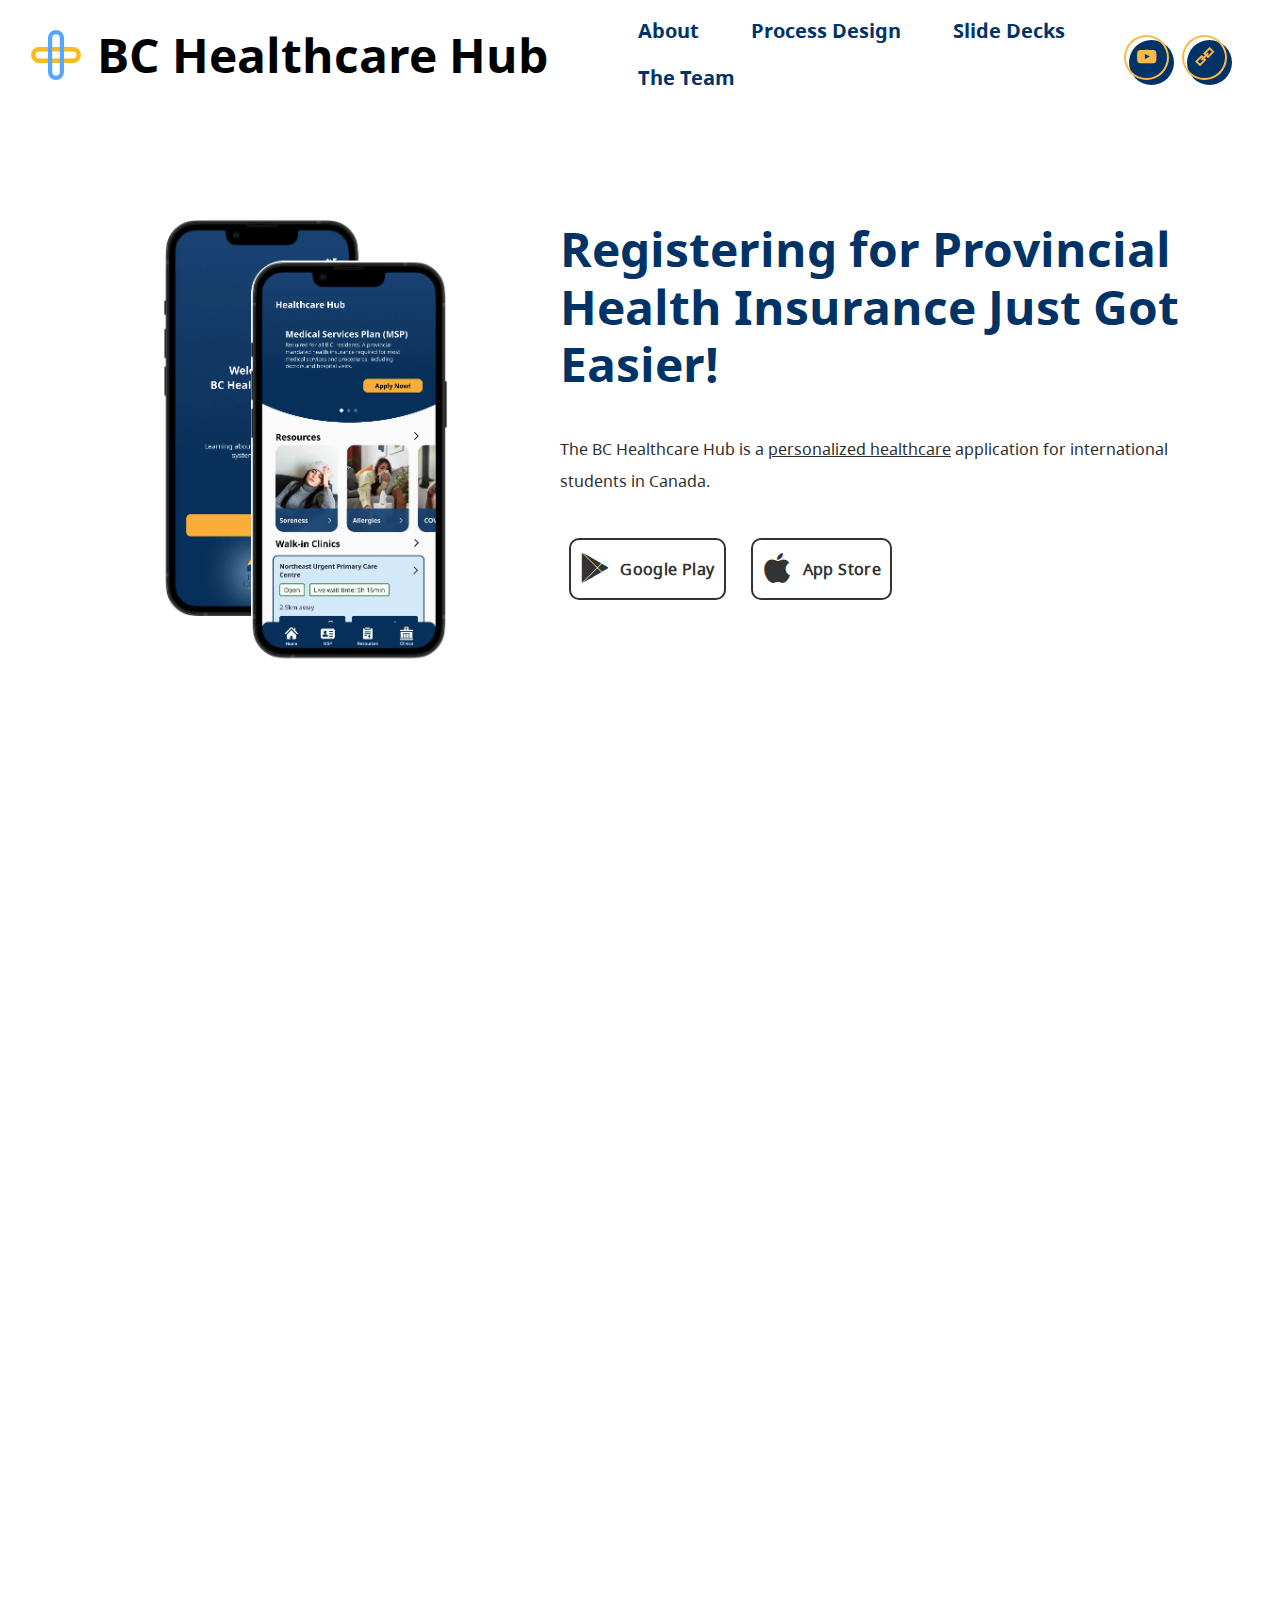
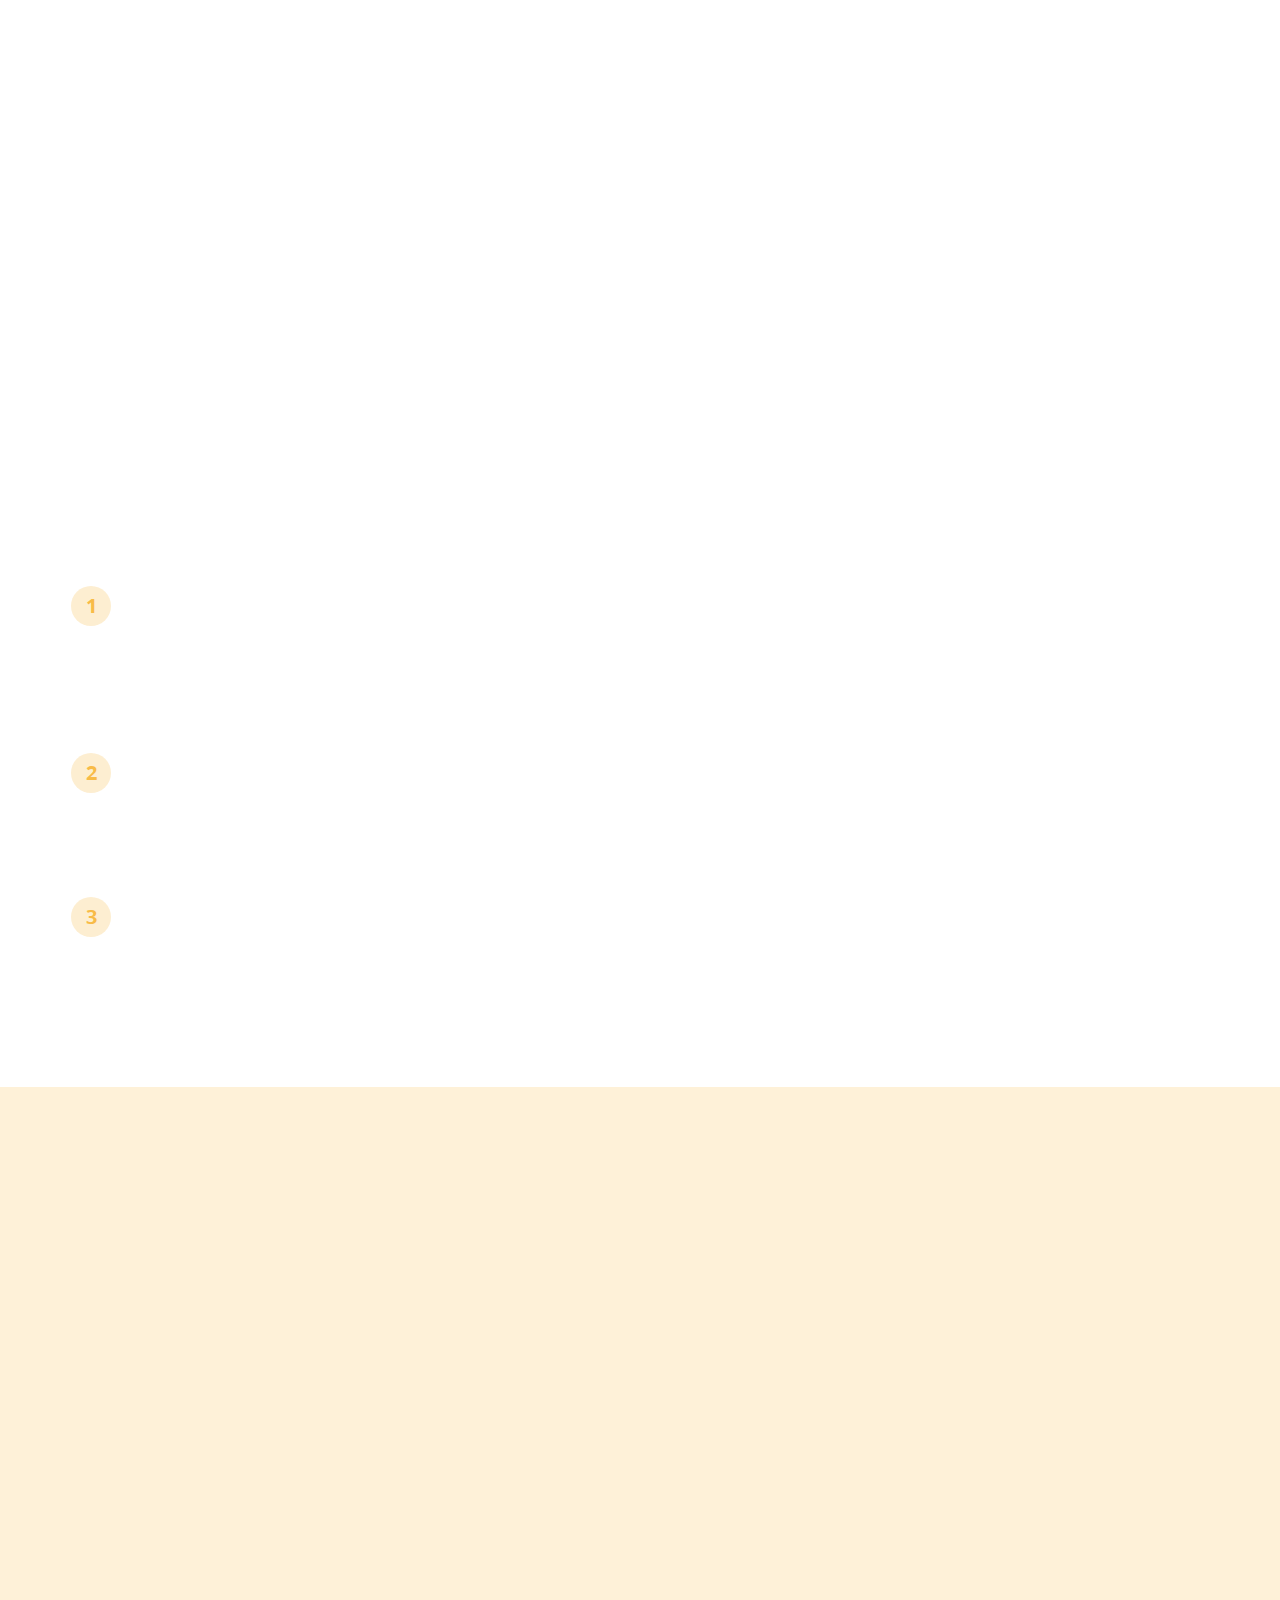
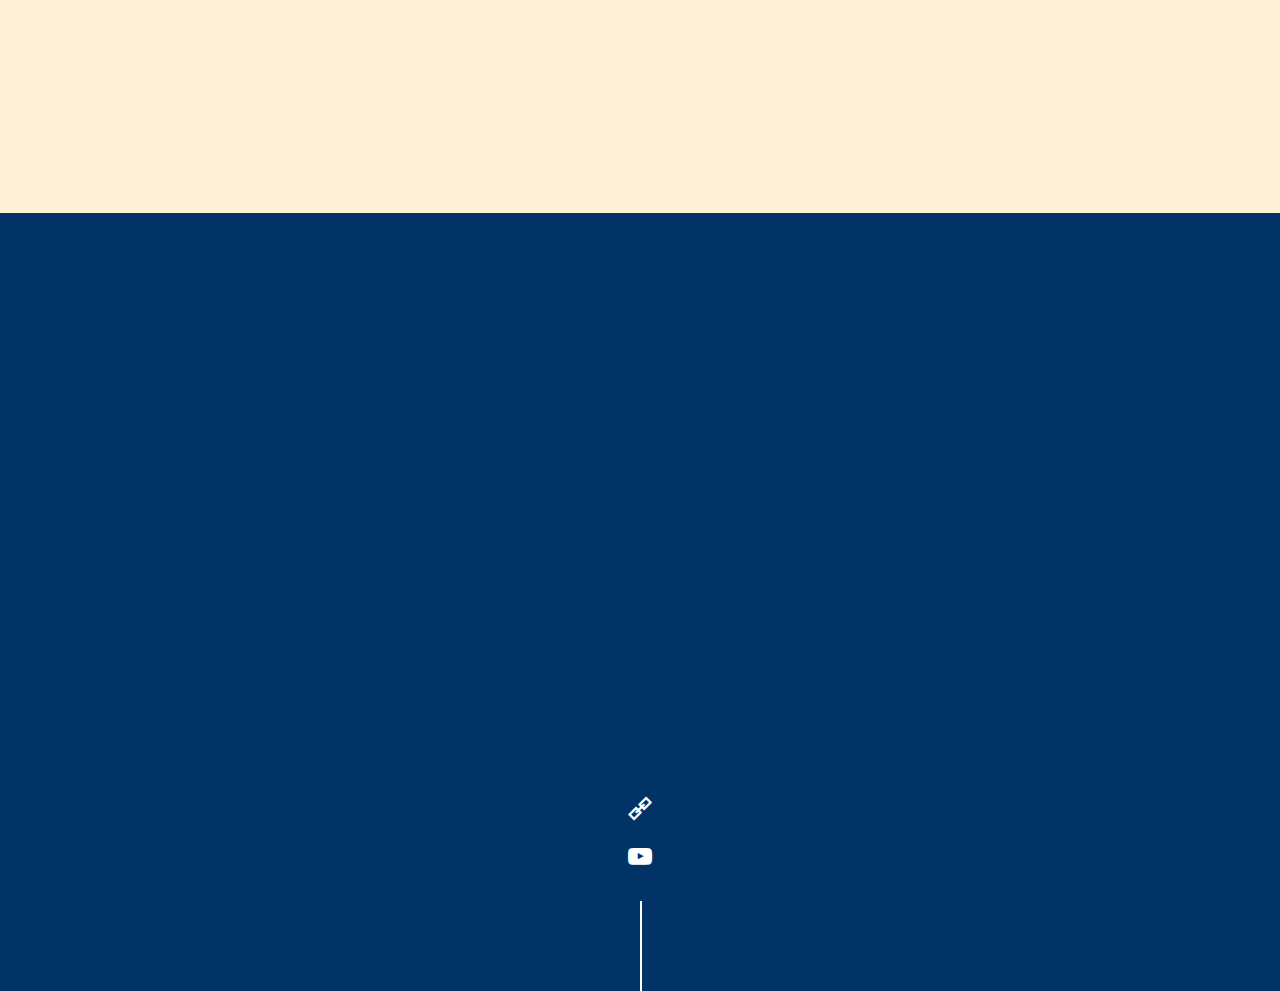
==== commit eadb3616: "update (almost done)" ====
--- a/index.html
+++ b/index.html
@@ -39,7 +39,7 @@
             <img src="assets/images/logo.svg" alt="BC Healthcare Hub logo">
           </a>
         </span>
-        <span class="navbar-caption-wrap"><a class="navbar-caption text-black display-2" href="https://mobirise.com">BC Healthcare Hub</a></span>
+        <span class="navbar-caption-wrap"><a class="navbar-caption text-black text-primary display-2" href="index.html"><span style="font-weight: normal;">BC Healthcare Hub</span></a></span>
       </div>
       <button class="navbar-toggler" type="button" data-toggle="collapse" data-target="#navbarSupportedContent" aria-controls="navbarNavAltMarkup" aria-expanded="false" aria-label="Toggle navigation">
         <div class="hamburger">
@@ -50,12 +50,9 @@
         </div>
       </button>
       <div class="collapse navbar-collapse" id="navbarSupportedContent">
-        <ul class="navbar-nav nav-dropdown nav-right" data-app-modern-menu="true"><li class="nav-item"><a class="nav-link link text-secondary display-4" href="https://mobirise.com">
-              Home</a></li>
-          
-          <li class="nav-item"><a class="nav-link link text-secondary display-4" href="https://mobirise.com">About</a>
+        <ul class="navbar-nav nav-dropdown nav-right" data-app-modern-menu="true"><li class="nav-item"><a class="nav-link link text-secondary text-primary display-4" href="index.html#features06-6">About</a>
           </li>
-          <li class="nav-item"><a class="nav-link link text-secondary display-4" href="https://mobirise.com">Process Design</a></li></ul>
+          <li class="nav-item"><a class="nav-link link text-secondary text-primary display-4" href="process.html">Process Design</a></li><li class="nav-item"><a class="nav-link link text-secondary text-primary display-4" href="page2.html" aria-expanded="false">Slide Decks</a></li><li class="nav-item"><a class="nav-link link text-secondary text-primary display-4" href="page2.html" aria-expanded="false">The Team</a></li></ul>
         <div class="icons-menu">
           <a class="iconfont-wrapper" href="https://mobirise.com" target="_blank">
             <span class="icon-bg"></span>
@@ -75,28 +72,26 @@
 
 </section>
 
-<section class="header02 creativem4_header02 cid-uvcw8ekcoq" id="header02-1">
-
-    
-
-    
-    <div class="container align-center">
-        <div class="row">
-            <div class="col-md-12 col-lg-9 d-flex flex-column">
-                <h1 class="mbr-section-title mbr-regular pb-3 align-left mbr-fonts-style mbr-bold display-1">Provincial health insurance <br>registration just got a lot easier.</h1>
-                
-                <p class="mbr-text pb-3 align-left mbr-fonts-style mbr-semibold display-7">A personalized healthcare application for international students in British Columbia</p>
-                <div class="align-left mbr-section-btn"><a class="btn btn-md btn-secondary display-4" href="https://mobiri.se">Try out the app</a></div>
-            </div>
-            <div class="col-lg-3 col-md-12 align-center">
-                <div class="wrap">
-                    <img src="assets/images/logo.svg" alt="Mobirise" class="image-1 animated-elements1">
-                    <img src="assets/images/logo.svg" alt="Mobirise" class="image-2 animated-elements2">
-                    <img src="assets/images/logo.svg" alt="Mobirise" class="image-3 animated-elements3">
-                    <img src="assets/images/logo.svg" alt="Mobirise" class="image-4 animated-elements4">
-                    <img src="assets/images/logo.svg" alt="Mobirise" class="image-5 animated-elements5">
-                    <img src="assets/images/logo.svg" alt="Mobirise" class="image-6 animated-elements6">
-                </div>
+<section class="header4 modernm4_header4 cid-uwa1lLR6LC" id="header4-3w">
+
+    
+
+    
+
+
+
+    
+
+    <div class="container">
+        <div class="row flex-row-reverse">
+            <div class="title__block text-white col-lg-7">
+                <h1 class="mbr-section-title mbr-fonts-style display-2">Registering for Provincial Health Insurance Just Got Easier!</h1>
+                <p class="mbr-text mbr-fonts-style display-7">The BC Healthcare Hub is a&nbsp;<u>personalized healthcare</u> application for international students in Canada.</p>
+                <div class="mbr-section-btn"><a class="btn btn-md btn-black-outline display-7" href="#"><span class="socicon socicon-play mbr-iconfont mbr-iconfont-btn"></span>Google Play</a> <a class="btn btn-md btn-black-outline display-7" href="#"><span class="socicon socicon-apple mbr-iconfont mbr-iconfont-btn"></span>App Store</a></div>
+            </div>
+            <div class="image__block col-lg-5 d-none d-lg-block">
+
+                <img src="assets/images/asd.webp" alt="" title="">
             </div>
         </div>
     </div>
@@ -126,7 +121,7 @@
                         <img src="assets/images/resources-829x1802.png" alt="Mobirise">
                     </div>
                     <div class="card-box align-center">
-                        <h4 class="card-title align-center mbr-semibold mbr-black mbr-fonts-style display-5">Learn about BC's health care system</h4>
+                        <h4 class="card-title align-center mbr-semibold mbr-black mbr-fonts-style display-5"><span style="font-weight: normal;">Learn about BC's health care system</span></h4>
                         <p class="mbr-text mbr-fonts-style display-7">
                             Get quick refreshers on family doctors, insurance structures, and provincial health benefits. </p>
                         
@@ -141,7 +136,7 @@
                         <img src="assets/images/msp-829x1802.png" alt="Mobirise">
                     </div>
                     <div class="card-box align-center">
-                        <h4 class="card-title align-center mbr-semibold mbr-black mbr-fonts-style display-5">Apply for BC's health insurance</h4>
+                        <h4 class="card-title align-center mbr-semibold mbr-black mbr-fonts-style display-5"><span style="font-weight: normal;">Apply for BC's health insurance</span></h4>
                         <p class="mbr-text mbr-fonts-style display-7">
                             The flexibility of The Hub allows you to apply for MSP anywhere, anytime.</p>
 
@@ -159,7 +154,7 @@
                         <img src="assets/images/clinics-829x1802.png" alt="Mobirise">
                     </div>
                     <div class="card-box align-center">
-                        <h4 class="card-title align-center mbr-semibold mbr-black mbr-fonts-style display-5">Get help quickly; from walk-in clinics to the ER</h4>
+                        <h4 class="card-title align-center mbr-semibold mbr-black mbr-fonts-style display-5"><span style="font-weight: normal;">Get help quickly; from walk-in clinics to the ER</span></h4>
                         <p class="mbr-text mbr-fonts-style display-7">
                             Get live wait times, directions, and opening hours of walk-in clinics, primary care centres, and emergency rooms.</p>
 
@@ -175,28 +170,107 @@
     </div>
 </section>
 
-<section class="image2 cid-uvj4o0htgk" id="image2-a">
-    
-
-    
-    
-
-    <div>
-        <div class="row align-items-center">
-            <div class="col-12 col-lg-5">
-                <div class="image-wrapper">
-                    <img src="assets/images/5.jpg" alt="Mobirise Website Builder">
+<section class="features8 digitalm4_features08 cid-uwafGqsOsw" id="features08-4l">
+
+    
+
+    
+    <div class="container">
+        <div class="row">
+            <div class="col-12 col-md-12">
+                <div class="badge_wrap align-center">
                     
                 </div>
-            </div>
-            <div class="col-12 col-lg-6">
-                <div class="text-wrapper">
-                    <h3 class="mbr-section-title mbr-fonts-style mb-3 display-2"><strong>You're on Step 2 of 4</strong></h3>
-                    <p class="mbr-text mbr-fonts-style display-7">The MSP application process is lengthy and complex. A busy international student doesn't always have a free afternoon to complete the MSP application online in one go. One missing piece of information can be the determining factor that makes people quit the online application process, losing all their progress and further delaying the process. <br><br>With the BC Healthcare Hub mobile app, your data never gets lost, so you can chip away at the application on the bus, when you're talking with your parents, or have some spare time. It gives you the flexibility to&nbsp;apply for MSP anywhere, anytime.</p>
-                </div>
-            </div>
-        </div>
-    </div>
+                
+                <h4 class="main-title align-center mbr-semibold mbr-fonts-style display-2">Benefits</h4>
+
+            </div>
+            <div class="row">
+                <div class="col-lg-8">
+                    <img src="assets/images/asdsda.webp" alt="Mobirise">
+                </div>
+                <div class="col-lg-4 pr-lg-0 pl-md-0">
+                    <div class="card p-3">
+                        <div class="card-wrapper d-flex flex-row justify-content-center">
+                            <div class="card-count">
+                                <span class="icon-count mbr-fonts-style display-4">1</span>
+                            </div>
+                            <div class="card-box align-left">
+                                <h4 class="card-title align-left mbr-fonts-style display-4"><span style="font-weight: normal;">Ensuring Everyone Understands BC Healthcare</span></h4>
+                                <p class="mbr-text mbr-fonts-style display-7">Simplified language to digest information to <br>easily go through the application</p>
+                                <div class="link-wrap">
+                                    
+                                </div>
+                            </div>
+                        </div>
+                    </div>
+
+                    <div class="card p-3">
+                        <div class="card-wrapper d-flex flex-row justify-content-center">
+
+                            <div class="card-count">
+                                <span class="icon-count mbr-fonts-style display-4">2</span>
+                            </div>
+                            <div class="card-box align-left">
+                                <h4 class="card-title align-left mbr-semibold mbr-fonts-style display-4"><span style="font-weight: 400;">Easy to Navigate</span></h4>
+                                <p class="mbr-text mbr-fonts-style display-7"><span data-metadata="<!--(figmeta)eyJmaWxlS2V5IjoiZWp6UEpBSldpSkR0Z21paTJsZFpVRiIsInBhc3RlSUQiOjYxNDkyMDQ5NCwiZGF0YVR5cGUiOiJzY2VuZSJ9Cg==(/figmeta)-->"></span><span data-buffer="<!--(figma)[base64]/NVvVcKuyXmquhRFZbyMKO7m8r9hhs0o6iGprzVKdVCHq3l0PSRQ1sRWFQmtBcZXyVnSm1t7qhPVWSWouNlvd2urdW9F6a6Ne3dpor3VKVam/5JJb1VZT8stpvhOudsJoHdCxqBI2wy3A7fWtOzfCzt0AV/LATtiuC/[base64]/cHoXOdwKDjNVvOesNOiwLSqWi4UrP48nsIQkKm2KhvCN0mvUmpuliJS/[base64]/A7su8SBNbFWQB7kHpyhurj2E7ukMemgpimoRA7oF5daGlD3scq0N66piFD48IyTcdCgE+IhGq7qhrT7S4q9RQO5RNtdpnSXzaCZku9WMlKoy8XUqmkqrAdhSf4xIcKtd6srM/Xotzgn9sQqo18qdks6Rb9D8ak1bfpxm6EQoUv/GaK93EJ8dTPe68cWp1bwHR3dulDohpQahOCXxkH2jpbPV79IzUQMMDNkgy1ZbZ2UcClfSl2K71CnV61gqJmhjq+OGb2EeXA9XBboYNte2qiVGpqSNL0meGb8hmWXJuM4c03SrXtXOrHSZ++E9LZXp8XYnrIaraHt1q91pVcJI5s0J1CGsS/nJdF5tRTXH46kM1Niod2ttBV7VKDU3sBm1ZltH/er18K6SnRjXVNbDzY4mr21TzYGva9FtmxTlFc5uaNc3pPkbSx0GOe3mTTaXyuLmaKPRgJet0xtNlEoJ3KJz4wFROwwr61vljTIaBeCBqnoYVwxXq1NSk/[base64]/[base64]/G3kl3P528kfy+XvIL+Syz+R/PFc/knkT1RqnUq+9ZO2t6fHA5FMAx+pA9SUw81QeuClHffL4/Ew7o1aB7FVDXq30bQTHjFSTRZ20l60UcbEa9q/S+1AIEqlwl8fTwZPH4+mvSHVnYHNjS3Kr1LwT2/gkqzWlMNZ7c14Mh0wgwXWalOUq1pGMVsNUn5jfJjElcNJMp4gD1aXEiaUAlPptCImbK1D2gvvDmUGo3rkfDxKbapdoiuY1ApzgnyBBYNHkUelVie10BDDLFUWGWJ2B6SWsvHT7HIdqy4W59gmxmM8aQwmE+Ekm386/[base64]/DUdkWx6ztj2IlazrJ22dXw8CqomVWa1Q4zl1EWkxZ0Q5w455YVUjIIcxpnkswMYroKkfTS1QcL0ts5b4exkPZpHdN+D9JVDjwWXnxuTbO4KalAa6miU+0yKVvR+mW0TmwOaVuhMj6EsYmrt3B/9RC/G6SgtNEV/SzkSBWV1OnDZDrYvUT2fqm0SxUc6M3Q7qwCmy+H3bPW4UBa0InsaKoFBsjWKqrdE251W5gdFdQcAOVjsGuNNnsUclICjpVhe5wMZJBZYAA5xk2pjPg37G5O0c5OxFiz+LDLK7UBG/e0xXkRuWEEO6V2tA8eKCOmLs3awT6WDiG2wfpzshsl7210dADLLPQ8g0q9pZ5wgR3BVrq1IF/caOMnh1u6N9rqbDS7Nd0NLjDbqjXxmlQRFvPVttiFCM5Sq3waw8pkQLsEFdhyjT5MejkWr2JDhb1QNkxpFTa3pA0WNfJeo0UgA9+YtG/TtiCg1rr4gKQLtgBvRtCKNqdbhwWwcNPVMyd2oaJYquLP8lym7Ex4d1rtGNnNlt1qrpC2HV7XQT+e5Zmi5E/YJlINO2mzbI43pfap7qQ3smNve3gLSzX7lO4WawuLtpOEYeqjC1rFWyVWwtO3+7TVTivbqgQ5ULrGFHIwu5oUc5BsOVlob0TrFuaILc4gKa2lGciSWp4BMkrHJL5gYY7SygySUjo+A1lKiCkFZJROWkYZRJBSYqfmgCm9q+agluTVc7CM6jXakoM6otfmYSnN6/JAS/L6PCijeAP2sFZBk3V8bsRNJeBkFVkAN7FPaeG4ziA3h72EqW5H/[base64]/mz9Bjz8F685Q+SI57xJ//A4gsGeA+/gT7PGnoJSi6fiACjuSNtvGO3DmHATblCBs9ibGD3YkKziaENgzi8bPVQgavelkcNF4C/u33kre27/1CTz8/Vtv4xHsP0GAhf0nCLC4/[base64]/FoX32Trqarca9qSrHv3htNsoUmcptbcuWlaBfaUcCD0SSPFW4PIsuEr1AOEwc/cVWp9rkuVRa7Uj5crWplvdYc6Mh/K2wL5Fo7HGcA+nHiap9npQNC89TBALkeVWppHukqyv2eQ2bRHleG9n8dZ1NjTJdL1aI5w3RWT2PuLESnZXnTSiWwG+uVDQMfEtkfc0HrBOO5flA59U9qNVpCn8PloHg+RAWcxmzh1a7Ggp42Gq9JP14eGOtIxJ/RMQ84flINl3S/qNW2RrwfPS6fX7dum33MV2b//o77fOxbfv8BtlI8nxcfbUs+W9stfX5+E5Xn9/UtvVvbZ9pipyeUMdW8ryNp/B5e6dbl/wdPCX/xFK5s8nzSaXypuSfzFP4fsqmpfPUTRji+c3l+lkZn2/hKXjfylPwvq10Zl368e2V07pB/o7Kqk7i76y0NV+qbHQEr4xfI/kKllye1VVLP1wlOMRzledtPNd43s5znWalvRpPoX963faH1taEn/p667ToDX69OmPNGl4Tz9bp9pOfwrN9uv0UoXPn6fZTb+XZOd2+9Q6eUf10Q+p1ifgL/gZLuIzLpnhyPM/yFD7uapxpCPzuZl190HuaG2e6PL+L1U74+m6eEc/v2UTgPL+3HXUFvsVT4Pd2znQk3+u01+W53dkoy7jvRGwLePa7lo+429Sd2y7DJON3bpPAI8+9TVs+2LT9ftrmGdWX85udbofnkOdtPPejiFXDmBFPyY953s7zgOcdPL+P5xN5Tng+iWfC88k8pzxFToc8n8rzQhSx3hhzH0+hd5Gn0LvEU+g9nafQ+zc8hd738xR6/5an0PsBnkLv3/EUes/woug2IfiDXmVTOXymJITkD0lCaD5LEkL0hyUhVJ8tCSH7I5IQus+RhBD+UUkI5eeSUFZ/TBJC+XmSEMo/Lgmh/HxJCOWfkIRQfoEkhPJPSkIov1ASQvmnJCGUX0RCef5pSQjlF0tCKP+MJITySyQhlH9WEkL55yQhlH9eEkL5pZIQyr8gCaH8MhK3C+VflIRQfrkkhPIvSUIov0ISQvnfS0Iov1ISQvmXJSGUXyUJofwrkhDKryZxh1D+VUkI5ddIQij/miSE8mslIZR/XRJC+XWSEMq/IQmh/HpJCOXflIRQfgOJJwrl35KEUH6jJITyb0tCKL9JEkL5dyQhlN8sCaH8u5IQym+RhFD+PUkI5beSeJJQ/n1JCOW3SUIo/4EkhPLbJSGU/1ASQvkdkhDKfyQJofxOSQjlP5aEUH4XiScL5T+RhFB+tySE8p9KQii/RxJC+c8kIZTfKwmh/OeSEMrvk4RQ/gtJCOX3k3iKUP5LSQjlD0hCKP+VJITyX0tCKP+NJITyByUhlP9WEkL5Q5IQyn8nCaH8YRJqov5eEkL5I5IQyv8gCaH8UUkI5X+UhFD+mCSE8j9JQih/XBJC+Z8lIZQ/4R2NmuEWTlmuzZOMl7qHvjjQjd7BgThonr87Ge+be403HfPXLw/HOLDe9qVpnJjAs+E64wccNu9JfiTeJL5jvzftKe6iCTYH/XhsfD/FSW7fmAwFqd1LpnE0PpzsQMJPJniUOEXigk52muJx0CAgAgEV8ZhL/acdJnC8NBXG8WOTvV5/fF9C0t/DVSL2sYdfi6fcj6e9wZBUIaa/iTgieMwXiI3ExOpIL0zjfY3y2qLFC4NtNuOwscxGV+Rim3UXKYx/7P9ukzt4hBOEQXp5eyI0R7RM7pgyY/ybdZCuMnbrwB7CH4sHPZUdSXBhkAy2EZxnCjzc0dtJU0zYeSRmz1uA9ijZHU/2zdAsDnTEXuCZJU1199gejIR1QMu9EUB2WTUpEshVFoJLi8fN0C6aq8nnT5muMccsZG98OOxXhL9GbwQAfm6YjPE7qQybK4lUIXF8V2WrmG5IX+yZEwfS01Utwqaak/H++GkDcWHbxO2R8aJ36oIq0gs9cw0x9nODEVs6afnsoD/dg7Nr56Dr1nteNNftSEs46LLdul6FIpmneTdOpe/rvWSvzMkUtmXF3JSBUNSbxVFvMK5VlNn4xfPxJcM+ahdofTBKG0ATBFIdnIvpScBOipx173/AFCTj/PgiBzbkaHtgZeIHvYuDpNs7B5OeJJsiYeZFOhP1WMA2fu3OXk+2PPEkAcPLctpQrSri8RNJty7EE4LScbeHLpgP+V4whNfEfDzwjg81Zr0JDWl+0Szt9obDbaKHwldiJt6x/UEaPcx6d7WtpQHPPhqGqCzFV3te8dzw0sFewgrjLfSzE7WE9cVb3B6yb/i+w7EYitd53lW70M2E+VLPW95DpSeQOl8eXwTnlZ63Ms1C3uxXJm5XWzQnHDzuZ1ydHI7PyTmJonTHlVQerd3dJJ5ivcyyd2qffkDL0n+V513TZ+t4Ie7Xlf9PBN61VQuYydnJyPXWm+utP+st032ut0y8ud4Wj/Z24fLeLrpeQWOut0sOnuvt8r+it8eO9nalbztXV/7p7fH1HA/GL2wTM+4nZpeAgLXHLnoQ7KV4bDCKhE0zwkyCWaVkxjRhFexOmg4GTLAhpDBI+7buGabOoimWnTiNv4SNtDtl0O7TCcxEkrK7SajOZr0vSK6U7ECK3CImdTyJ67kzWSzo7mCSTDO5SFswlM8vrMngGX95Z7y/36MLZbs6zUIlfWNnEJ2mDzKAqgW0fznxXv+Cs90Ll9upRQWpEYriqXkLQ5qzg8vVTHVY9CaEl5CmhzTTpmWNdbqEibjgDgTLmCyEruBGb8IQunHIM23jV6pzUlMyzXh63xh011tEt8/YPJ1AGn+yPl9uNWRKcLK1F8kowyh2yxol7N/kvt6EYbOegiAZ3xPdScy9nhdd2t8eDx0PiWZgDgfCptOWEmnFJxIFuf2IDsarSJe1jdFPyaLY6oT4PsoEhQNg+JxEOxD3WjyS1RQxurbGecreYRKvojZr4uXQ2UsjjTd5eCaD3d3WaHipwyhd6A0VO6jaqVLb3z+cigh0sbN0/Xm6ZJz19EtJEk9rfbik/yjnZADO2z3PcwUhoEsQ6ElWZgCGW9O1Pp6qq9+JGUL/vC1NiTMXtRBEf1EkK73vCUTQ30HdBH2ic+PDg1ofJ9cEOoyk382ks5Im8x4PF0TWG7pE9r2eWUizkVJ/v0coOE/KT43AfHORo35/xWmD91O+6RpFEf4PGC1EIMKu9f9PmBEdqN4fEp7JIc3176+c49gDTDdjHkHmftG6e/H+12BaZn19gBs3uVTrfy0k3JqvwYxgVMb7MBQTyb1ftBnPMjd1RFQWWEV/kYX7rLOi3u4gHjIXP+SLJwECwlpNrRkuUJAC68wMZ2QBFzKwOKyTNEJLSaZCxJp75ziH3MsVLoyYKSjs4uqQ2dpl5SCE1+bMg+2GCRtlDcFyblUJ2/bKkU94cq0pt9vIBHKFcaMs8ELEkhGrxNsTfDTWiKlkNrM5wQ7F8hHpmKG7/jSVRI0Ov5t1GX8KUEU8vkZvdIh/cymKh1jCWAxWYZCUx5O+cz6vgFBMDrcl5L2NTyCNO9kvJDvkeikriyxCibM/cX+VDVKV433OpnGqZ72YtwufxC7MlYUUiHWYSp7ufNAznqZt7z9O7yKWHLFdMrngJCbSz5rjL++iTmesxUi0EBW9l8G27Kn3SsBelKjdy6xowk4cP8Vt3IpDq7diarvjyPUaNAEQP/EWdlKNtC0tHo52h3LTQQ6q8ySXBslGWqQyXLZsV9L6jR67vHRR2kmhlqp3cLg9HCR7EJOGhd3uuBv39usz9qQR/2gjQY0drCzBqcGIptLt2SogpFq70X1wil13yLJ4sIWaY2Hevl+Z7uZt/[base64]/zzKme9OWL7EUPU/[base64]/cc7ghlayXstNEM597KUMORh3lwu9ywjYPmQ1icvXqlvpDdrL0UtMLFYamVW+v52BlcqzfePNQBVRL9HhZo9Ii8pQsUyxWdrkWKgb0oDhbL5jrwB70Vk9i/LlucURoSIE7pBe78oUQsI3EiGDMsMpphaM9EI2CCbqrOl5HucXbchutW/f2rwDgG9rRiyfmDPWr+PJ4e4ux7mYuYFsBpS1OwxnxRgN8UunhK5NkFw4J8axKeso40+2VtX59gKf9ejCudbhdMhKLesa5dhlhoONhviw5BfBWB0TQYv0kiPG9nwCeAn/t7SdjIeH09htFbDMO/lePc83x76PBdBGkVaoUB7sHG5zONvbPxiimZ457rq0ueZYMn5tdasZhu7gvVQ/W7o7IuHVddss1+GMf2IqHX0K7otMXJ+FKbMmwehwP8IOMVCJwedwtodIWWKhkUwTdlXnDjH1E5dbVL4Z56UDWQEmI/PNZjlHyRmQY5aay60ktlRoONDxGVUHObHGIomaaSQGVj1LgjZTHyxoY+5BuA8bx7DqCzNLBus5t4vEHxcnRDdhkSS7IgI5aLYqL3dReXAq3WmdEYgvL07wDMLV1VDPxQqcg7U6kiq623IL2FcWUqWXW/[base64]/3EU9Meg8fGe1A2ukSRVSO13MLPiC1Nmau0CzGNqXHpZytweXs0bDUf9AQhSIJnZJWbRh7V78sFQhmL/7lrvX+CbIKpPAvgzbUose5tDtLKcaKBZXRiMiJeVsxWrVal0vQmJvVb/NDGTvyXlZ1dbubglyPGQW5i4clDHiPL1yWNeXEeZbawxsf+haAlAafv3cZCaVo/uGfM/QL2wn04Pmwnq5ddaaNmZqyckcn6BjX5vLtarz289WTb17whwg5ZVGI7egY2qJpE0vWeybnRUQ2tYKeBzh6zUnP7v6G3B+vZWCC5LJioqN0l1ZEQv2XbOiRUsyK12qtDryLof4lhsyC5czO3NMLA9jYe/mrGhOt2TzunR8ldTWaqlR04sdJzTrrjic1MzZtPFTWIBwxstV9bCLim7JpVNMA5CrGXlchBngGgtol6pVC7jWAtyF0OtsTrlyq+71LamsFyVuyL+AdqOykvbmpstFb3xvKtJ/C/owK0VRhr3tWKKe3oHFlE3aWwlJKRyHn+k+w2/EPTnSkWimzJlIFg1TsLPVZLPUc/PWT2frlSmwg9Olxdtl5yjkSPvTsUsFKVQbebtvCtMxK7LN4o+rkbSKLPZrSjwADV9g9U3Bq4OLWCiWTUsz0oiWLmNvxDHYncTWl1gxy26X1RhfiJ3rPB72z6iJJNjG+rGarQ1+Dnd9wCkKMQ9OtKiS6AGetFTTXtl85cguC484HoqglWmNSp/H5o5sNdrbnTU1pMxZeIkEn9/Q8HSBAMe5mKWLiY5x9Yllal2aDPsDItHSgcJ0gOme4sHUkvFTnnTrE6goscAJiEKZTgly3C/JTiPYYUeSZgpSkM7sxWoobz8zhubseq0bllt2p+XpxVKZUX413NySlypa+hJyEIEl8EKlJW++kioy3dlNZC+NLbAkn7fkg1K9vS63OOTWp0wfUp6+SuZenXQRLIfdRN0BmojZguFM72bri3Npzo8wTChahL6xfs4qlTdYrXl6Mm+Ym9aSzWFb2RUTzZi/ZqqIoDYO+ghnYzS42E2Fiph8trPECg6kNiINMuEW2NpciDISxSbDQ9B8xCrqv0WjETJU8rRHXk882OslsVkwviYs8EkHODBEwfQoYWSCXNYiPHkqIjnGrOBpQU8ZWV0pytOCnjpI2jayILrPtHmdN8/22/zhTJ+1++/0zTPyQKfk5l2+97PObfgD9ZVKEpSTeNPbPPO/rTPGGrponuCSloN4kETj3anzFyIpgo3Xe5zyjUdWso613wS2OhgOU5xfIG+d+RTyS0BaF2woQZ4yfdOyL1kOukjDvMQ3/97TbHWus3+Quomkf81DJlfwEV/qc46VK5o5nD/nm1/XKUSAHm9tMyP1E8ERV/Lt/vhpbMWjQ6Y5+jWJ1ViqcyT0/85P4guN8XjElqM+GF5K2/0Ijt8eAXgMl5MC8rzXvMxz4JwwtOAVaUEmBwX/Sgp2m5as4NVZgcZAZgW/mhbIvmUGfk0KzvHDFsuyQfnveokC+wAFhcCjea8dBoVZxLTkz3MlwrDA3peDWaYE+hc5qHAksPfnNsDtHpYvMT/neX/oXZHDcoYKl+9AaWQ22tA+mvJPsJ1m23bNI/SCX9ySSEpiPhJ4n001QD3vmQp8yjNPh5pC5+fVvyGVVciHBb8/XzDTmR+w4Gx1yGngpz3O/RPFn1ffF3iHaewP6vlGXimHUTuYqCsXfyINLyImMRAfdGtT3c7yMzqpfyxwSDr2fys7O8uaLf4QYqzcRk//LiUWZ57+ivmwZ+8cVOYrfWVGRSRdjXcT85bAe64/B0a+iXlj4P2Y73otUniTZ75vlrW2RMaHZd4JU+AST/y3HOtiWtIIZCdO2NeGIxkYvHLz3DRgSajJVtQO/sQ8axgzAtfilSCxwHse8Smiz6VJXD7cdoR+MwtjRhILNZ/xvC95cyC8pc963pfVtqd+xjjN2C4cpBXq4geYovlDf3+2wn3AN1/[base64]/bq4U1+vi9LDHrnyG8QxmYYZSHTB1Y+kHMyyP9YN5LLu4irzyKM/Mo2CV5C4P4B/KgyM8E6bgPfFkTNGz8kXNQ/tqgH0tYWp++AqFTgfMBfPsK5Ry7KtekblofiRfXOlxIvN085w8LFv3vt/8qMcijxlLiR+YX7aYmZ14Dxg9+mPvKzzQvMMXx4h8m/gD8lRCnvnLFFxHPuT/ir34xTpDL8Gyf/SREjP3SieAifmo5/1SuvllUjon7GMsuTmQOjof9M0/+1MIbLCm1zVulzK6aP7MkxJW0OFgh1X6SOnzgun4HMGafmvU6q7iOiPoBLF4f+6lBRyuz5W8z8tuk5hnFcw/emJrhNpzCjCoUpIuCChhyfeepayVB/3BrNmfUVjXXosR0Lfj6uAzrvf6nW69SxmyeqUfH7128SNBYk/[base64]/KZS3CnRbCPDSPNA/OMrawY/P6fv+jzUNmOVsc7eIkzXynR8+ytvweW8GCBOPr8gCL812xemmJ+ZLnfYNL25KtmWAqLkp92xGQRdyVdtfi8X4s574v9r3b8wCLc862nAIF6455kMXbm6LzsxVjFUKWW2H/54P50uj84KDG7PPMS7VkgwVT5mPMXE2YKAfmFxQ+q9HdG+ycx+gklP3ikTK1OuYW8/JAri5hrZg744N6vMviMBt5hvknvTxCRwb7CMYLZxjl8XQ63r8ClZ86inMlQi+aIc1KBuIYHDAHsTf0/aeP4nTHeESUzlBerKEgtg50M2GpQ/IIVc3Bz3iErgk+lJIDqHREEub5RfMrsvu97Jjlmf72WFw2ur2u7hewX3Qw24kM/HIHlp5nwF9yQO1qBn2Fg6J3bIaYgzKbX+WANGXnE9L4FQezTWXgVzuwNJUBf9UBtakM+hoHjVT1LJi1Iy+rX/P3xql/lIlqah5qHngluNXadiJvqotJNFXDAucytvBpmpd+sfzBw/l83qIMFdTu9WUhBWU/n7coNAiowkhgKNV+mHVzUYGnD+2b/6fNJc3b0lXzfk+z6xnbjiAN/KUtYiFS125W8AFbQEAKZ7du/spmrX9G/q9tvs1ajxMUDZ4utermX+bA2n6NEFoCS5+0RXnGbdGq+Q+uaG8w7Luqa5OxvIX6KVvi2NIhBPof56BWCQB/2oKVjNKP4uEuwvmMhafeDFVM0/w4O1GAHXz1SRLfI0N/kUH/CQvWTxG0zR/ZnOPZjRQtvdPfH4zodCwz5I/Fg0kz75qroVygI+zbpqZj/taXaELMknkBOson7XKKju/jvTg4x+ahIzfvXxSY39IctvVwH6cBwBsVQPEanC2b39asLbeQNykEhBLHPRjpe83vKMTiZMA3KxA0eiOOx+9q3iI50Fs4BIpGTMG13j5T3l6E/JCPnuOYiQQl5KE7rR8Tc2KvA0RYD42FaMHzZgVlxHFutlKwePy4NyOl7tqXPfOzOViXWuYu7PwMVJ1dc/h5jzAz4lOse8xLc1htHLJ4ciGO9IwPpn+bnSCxZHUPFb/L5nMGkg8/rJjfmfFKBJfRIEjG1po5nV4J6FJkNs3v5ZqScOH4UJTxrXnMRo8M/9Si/r5HJi3J9eBtEqjjkFDz+Clo4LAnB91vzzUQ6bsGEXNhWtL3E8QW/sWM1dqMdGI+G3gf98bbT6NbFjmFvibIKugAITcNLpuvBuZ/ePY0UDdJr/S997q8RK9xQ+2R4at87+9TiUnYBxrmtb75/AwWEooB8l9nkDr9t2vom3zzhRlca+PS4N/8txmU+hb2xRmswpRhCJXVxLzO9/7XrKzLWp0dhr3RN/87V0Q3zZt989/8XnYoQQzT9/6Lv4/S4K+LZ56wNfGeERClOfI1vuPmv3gK3UCLnKVbNv+d0dIN5RVuzr7VM1+9/+JNLAscsCyx+x8xNdx9OmBSbN7imc/BfD/mhH3nfJ2F+xDH3vx1YH6IKIoDd+W+nPlgYH5TzwlQ8QuD+D6t//wC3pMy7PYN2BGPWKbbD1UQonQ3W15/3te3S9oo2zaT0nyReKiYq/0DJfe8gvn1tC7N4Dfp5Hxb0XzePyD4JI57JK0R6xmMVEnNB4rmZ4P79NBC7h8Tv0HqMZEO85P+DFyxn3FaNC90wKoVWXS4PeWoxhV/xTc/5corvR02wNgs5gkl7/HNi1xJbXRwOM1O798dmF9wBeLrcFbNfH6Zg6yPL2CzVQ+/TNTYHyRnFR6x0p2XgUIkv4z8ZJ4hI8dG0pJbpqBpdVA+5cg14mmvL3J6T2Ce7WDhBRGweVfg/YiDtHGvWEsvNeLRoV3ePhB4P+oKlXlRtyajqyr3/sD8ZKBag0VOF6jEvAB77ysYm4lhniv5bVtCBaujiXlJwExToEU/K4u2gn+HuLOzE5hF2SmiFbsDvY0jo/RfLytvM0fZF7MS2OgJSF/wiT26i68f88wL7ZYzOohZIibNsajdivlhWTRwww8YVik2aGIwFeVlQfigZ/6nnwi4KxAl/NwF879yMIKa5hOeebYl3o33ReUkwuxOzH406A8kxrUPgwi91meV+U8cdsnuvTMeT8l+2mVTaVHrM76rVdcSudqi3XhdYD6bFjmC6gC8PjD/Twq3Vdq9wwRr/obAfA4NajNBqwOZRqIaX7HSI4QTjg73VzFA6Kv5UGD+p7X8FEhX04IPB+YH/[base64]/EkfHzK3mcUdAFvHeHUZRTmKPacICvz1hYayxhk30JRFkf9M8xKLVe+6W0ct980ccd8mKp/nXe+bWWdYi9y0g43PTrUWL5ld1t0ucZS+ikal5g4fW22EpM9hWz1JRIZj7JMrNFH+R7z3XY2xVrUWrKHu+l6irNfvuzXebX2RJk81ntM+s3KPn9OflDs9tx/vmVZ5tsQsrpSTaXJMEBH/DIaJKaNIOvjJMsqB8L2zuzGAMFER+iwP1ixy0iB89iUfpvFwhNm+pZOvEy3wWW8owcrkThrrqTyqZonmnNwKdWC1ZtRLP9c0f6zHA8Mhl1Wf65l1pgbhLYj1TBBj7k7RsJtCaCA7mBeFZPsdel2GUMJ2E8VnzzHN886eKgGqr+bvX/I12v4dnNeHsUUTnDlRl+1oa4VuLzGX9/4jd7VSgSZOISoagbv5hRkBOL4XC/RD4qHc+vkQQ99w5hPnMAib/whivOJS1rr03IcqPiP/ZE05ldRZNKse74wl+ATFi6eC93n9yp1x1XJaEfb33n70pIywxX5G8+Sh2lgGB0b0WZ2AoOYziOY2xogTAScPID/tD8NmUuF3Xcwh/bsd9JfDcAuaEcPZeI8ZcK+hTBfMC4sfYcU7fxO3gryrPV33z034yYEVhc5yeJbV7o3go3X2p39uhJxoiXe826jJ/XlDE6ZSYbYfZbl5YNL+RQ6rL7RlE8Prs1RNt/plF84YMUsEUHu7TM9kSHJhnsqHLyiQgUL4U4VFQ8pzAvDUrERiFiXlW0XtzHsoS+n7P/G4G6sTEY9BlVcbPFMxbshJhRU88E/Psovm9DN5llEdNDCGMfzSDRjvjAzCfW/T+ST1OpDbtXSQGbj7p6+WYSA8TiT6ZZwUHrH3a4Pt88+PBNjrGsGymlGCyL0z+D/9ICeDPF/HAOGNkSlozEV5kbepLKQPwg8EES5Gin0HdVxCYmM/x7m7ECB4mIqnXFs1/9GGBeulUE/BLA/MnDpx6aAJ+RWDezSaddVwQLRXzoqL5U/jIXVqg+ff4aBDLP67ue33zZ8iBXSpu3C6uh/m5ovkb3+op2qQqTX/e43HCsCNmp2OPPGb272VF82GUUKHWpVgxf+/3xzucvnDIkqf90qL5B2hzVsgg5O8MJbDufdz6RiXIchYiHhJHulY4n1DVLE2nk8E2QbnEvKpo/kV7oeOpXXld0fxnnPl93LjsK0vP8HD5U5j7rNIzPfPfEQkK5Y5dGEjDeVTQj3d7h8PpXAFdv9c8n6hoDsb/upTTbZxTXKlI2GbE7ItHIgPskAj6p4JtZ485tykS00hUuSroHZ16GaXDMYS6Y4HQ2QlhIFr8EJE4tz7ZF5GkeBUBUvZhz7w22CEfarnT79elylmhhNM+mIUH0D/imV9XdKIbuU9GPYt1J9jZTwgXMYosFx9luyCAI7P4M755ZdAbhAg61pdBKijpOXiJh/0m5y9iPhe9n3YoOhaprXhJoC/YVic9VA8VNe8qmp/Jwc4MpuGQMXZO93uKKPDOGALoBeuAhX7BN78c7B1uS+fT0Yc1tmfmVUHnioPiXzMdTNG1FYO1ZVHMLhz4CTYXFLE35iO+CdL8YJRZ4GVTSKG9izloMYUORnVdQnW/QcFCWsCJ3lzB4hBB0erSLuO/k93lXk7GO4Oe+5aBBR07Nx4Tvy7hY1xCSxMs34pZ2ZadcMTyuKNn4RdpA4U6vkO80+rDOjOOwcSdWTEn5sEh8YkVc3IGLI/7l1LcU/Ngi3uV45K27zVX53hUwDU5SbvuUtsYvxOu2ou7Jv0wr1dpRJlS+QXVqNQEoo4Myq5+DKIyQaOY0pxlMjAocsKuU75qgHOOx1aAzGoOsWd8Qo7TnT21xh/3UzIJlsHzjyAPMIcpqvEbpW5lfct+28y4TFNunOZZtdWNL1NAldvyOj5gVdC74gfYnwSfUtYZSoLL6rZQ3B456IZ3bpTqES2YHFZEH+nEEfoSjy9fYhtnbCcoaTmY8UvykyPuKq2phrmcsF5hQHIzdfZO4md97/[base64]/7L2EAiHtoKMVGYvyFXbzO2Umel6gDOgPkv/rCarKaYWPT6FkBWJSrYqHFQdKy1Wx+wbZbRf3xkubDTD5LII4cM1BuNOIVq59M0s+97YCSMBQxeiJK9IzA8+YLQ0pEg87rgjx79yL1YmQsQcvReBY0jpSGFEEkGGE/rGbBz4UcjviUma9mMZ4dmGBzDmIekdPGo3fiPfnNj7WO/EzP7Gq6PwPWmlV7yTyI3O369Ip7wV5Qn9UqWoC70J6+dSe/dZOD2uvii/PA9Kr40jw4u1O+vFmLamW1mPbmvptOK+lV/+PZxfsT2e+cSFPKxNbRPp+cx9HWL0M6NUOyfFyZ1lWXoV2Z3NXlVqcKQBrMRHiNA7qaGfxaB9cWM+h1DmobyMDX66ekm90t+XZo2OnWQmnvBivKSmtDXpXJjdKNjdrs3Yqb5AWKNHOzlGSCvEWKstwD9BWD7E2IB2o2fePgQZpTNrq1VlOaf/DsVYWHaKl7a+Kh9aPvRTxcbn7PGnpkqruyZmaboNkseW5uluRRQsqZKtlkAMr0ZbuRzRfBBnSv2FQcPN3IUDFH+/nQnisLKRCizGoNbpvnFYWem8pdoUqQlSWbkGp+yzEj+UJI3i9eCJKQH/Thavb2EaTlle+2y4OYI/hiCB4pDSm6Mpn5lsU5Az1H7OcgdkWcEIQZyQQg1tYv6Saq7RoALUfqZZC6rDykcEbmwBUIZxa1No33nd/hLvCbct3+5pQjlt+xzRp7ZdZYrjykcNaYAHF605ZSPJaXUU9XVvtGzMvBwNNjKWgy8KoewZSTO2Jr7JFeHZjCBcLXmnlNYIr7hwkbI8m9NjALlnQ3Q/e9qaTr8egcTi2m2iJsphR84iRT9husJ7PSRkaSdYftDTzAXAJT0y7UGuwYjF/NB5yzGLVIzb7e0LUfmfYcXps1kP2MOMLGS1/inJO/Q7QEXQRbyEHE3K0GhJng9kVsR+WarvGLI2Rk1xTYZ/8Hr/ca/+nj/e1BvMpmTryPphVvsJOv3swqvgmR5t8gLFaujGcKM5s/70K1NsNOp1ZlWdqK9FfOtmDDGL/[base64]/9zNFpH+kAes40lviPZlc8b+BCbvI9CQd9R+D5tRx4ngg0psLdOwMjsUjk+TWQu4JpfHnzh+mizoyBc1xW+W6zcO5ZbzCUACbc258ocL91YPTVfp6eCGArrKJi7CwA+KUua+x6WEXbQJFfc0h/tFCKcZg2WIGlpezHDAXuXuHSo76yi3eA7X7Jgqm80ayUuiFJ+26TrI9kfFttZsjm3u216U22eKiXgtyJYtPqY3BWczIcbCSyw0crmsVSRdZtGjFRKK5fVwd4NtJVPAsnjkCBW1FYx+/[base64]/WSwurKHxayCLLQxeJEkcyXiQRujUOSJj1dqB10mtcAD07cECGyVp5MTi+aFedowMhjLEckmTSQG37kPCLvezxMVaDAUsovqAMfvrOBkGXUdzUYB65QnlWwRTUP7e6udGcZbxsE8UKS9dVFIHlYWT3cf6xIUkl80lsWiJbYRaFojl2BRbwEyQumsWUiTHRwU8FZrk/D/[base64]/rZ8KXYfZGe/EXAxoxwqFX9xMGuhC9hsGpbNDDR3rQy1zQpyt8oCVsousSN3aodne9mhXZHzUzRAKojziW9IvYV9iRWtc+oNiPxixtum21p11YNmttHx9+JvjLApdoYOB73EfLlg2HONCHlDtzcsKWPiB/RcCrkQZnEI4tPMvlRUUhTjP2zGWRPqzFYkPIN1QTV34ctnkHzH416Cv6E495jCDEc6ZPuY63ik932O3KuTL87IFTLKlUzXLErIanjF093ly0+Jj83o45wkc3cQVyx7q4cjpW+WvePMoEnPIrg515cPwKYkOlDg+ECKs2Y9c/[base64]/qzURIsApT/WSyNFAHL/y4WASgghRzERp8AFrPWLHvipWnMFBHbubYrQZBhbnqCOJGDpLZetiRS6ZysI2dJB+mY4ok6E1SNOUKJafRMeHf6YQFWzTNN/MyZnye22bur3Lpry3bcb0d38AjwcuRogpAXuQLj4qjC8/n4kvg0cmMaphXq2noGdmgdpuXFj/Mwe6ifVNA3NhkvOhuParMpQIh8JDzb5cWwdISr2U9Mttp3b1U3ZCFIXXWLLIZaiHn7Nh/3N5jstT7t+BmofCkDBrvE+s+oWhUS29CzC8QZUlSLWEO2p8QOO2hKwMIXQ5wRe+nBP+H6lEx2NjTlp8d7wTR9A8wWFO5zR2/FPXv4i6GPhVAXCVG+mOHX5GRr3Z6+pedzeZh42BeYuXKx5lh6OCFOAPkVBiKnCMe1hU27zKkATqBB7nopA6K9AiqBErQqcnF4AbFpBHHWd0BBnXHEnGb3Xf2lQ+2bl3Za3L+UNQ6s86wUrti/4hX6tzCPedbJ7aiAUikubcKOHDbjWO70Rhd6iVxQ4fTwUN6M2WWvNrgYDx3b6Jmv+WoshlBmWmArrVmtLDTkZ07xKXbs4cTjjWfLlWh9vNPT/vSNnwNHeBhq9+Rz1btHKVpK63rpt8PaQ/[base64]/vtdOxsc6phtqEkm//[base64]/K9ZX/JRWqejXexjo4EKVmtSGY9kf4Oe1XZdHfSSblTi4ZDji5pAFjIIYRiFLM6PaVu7agL5eSwOq3R3Lt9V69gkEa9Go8YBlWT8+apMKb0njGQOlAoCk5dtzjGm8v4lC22q29jwSAaHQwn5DAczOFHGUonrh4VSpbPUzatRqsvBEWQOE/OGAgLKkS+g9hjfjH6wPa+H6VSoETuQHyPwE8XPjHWQds1+g4fhurxp4egKjEYZR46oYyIxbyp480zqGsJxyGyN4hQ+pbYqsrQkmQcLVMrklZg3FrxFygh22g8QEu1FEbBcCJxlkxWxa/P+puxhZzFR2UXK1ibuV4jJoQFUKSGYIZurVLFlhQM8nbByu9vycOCvx3iy23FvyshjJkKJDWuY15Q5SM1y3gbeB7wJ3/6jUgNVRciztoWcc4Q5BpF44DaWQJwEu98qysqvHsILmPT7dCc2LyyY2Zwx93pL420akrcAMaHL/RivJL0TcgyTgRXRBTsxLyp4K3Yk0kWaQ8KCd3yariwtqwuJeUnBO0FTE7hdMSd1aFOcdWsvmDCn5uDt1DTXZCRzFoadm0NJyVdlALC8Vx+Qm+lWYt5c8K7ZyQ3mWwrm2gtzw/bWgrkO63BWriMhu+vlR4VW2bVGKAW65pkbcpYrtYCJeU3Bu3GKHriBfW3B3CTZKJPi6wrm5mxQSrogRQzULbvjncOkNeqC7OqyCdzLxv/tBbZ+afei2TpZUqpV4filBe9BFwZXWCxfXvAevDMcMDyIacU8RJuCilx5rPUR3EOvRFlW5hz1lxW8h/[base64]/d0FjqwotQwmmTr63vaQ2acBLGcymd12IPCXERW65dvPGW/Y/YaoljsDXsIhsuep2OEp8E68bxcue5TLkLA7Aq7ZYEpKhLloCjRUFretiEcux8CLRF57ybTDbGdw+hHQLth0bP9AKy8mgDY2QGVj1pidI2NmZyxQQaYdSDQuFUhhl742ZfyWaDo+YLsFiWKbwUUl5FWuffZ2tv/+nO0bJBWZn8TCpUbmqzmZzOOOZlT+mmWkotOlPBn3+jswxQn9HPbOvNzfR40pvE7M+xm+g7Qd88ECC06q8O082B7amw9gahsQRhbGf6RgoTdevikfo6UJvW/ltMJ8yPd0DqT5dxS84kBoC0NXnDPvLJiHCoVIldwB31Uwj1S1Ms/3vAVJlXtJnC7QD5ZD6d7QGfjF3s4OfJmCWUokCh/hfNuS5TTfFf6/0xxL8xXcIzhQcNms6NV8+lI0xzXp1JggomZXs6DDSdtwu3eJc+A+gFPJ3EyS2xbvKXhXSX9sT2bz5L0Fc/UulDbtdp5uXKPUa2gfU48F+FLrcJqIfEY7QxYnYpyy6qMg1ypim7FQI3Qd6kMYFtM/xFkYboz6Ylh3zpsPF7wbFNSJc6Abt1NlYXgK3k2TeMda+Sj+vsMYNXTHM4vmZm2nPEE399ifEF5ZhWHb9Vu0LCRQOJ6o3N7nmwccyM7q0minxOBizkB7YPbFs5J881B8TzFhD8Jzn16S2+Y1e9JfhyV68JCd4eBgW16Jz9ahTnyOvxzcF72HwR2SdGYFAyjD/xFsOx5lJz5g9UFIFTuWEHtEeAV0ux90g3HESB0tya6i+KJxFpZh59TcwhLz0YJXkNtFJXmRMNc0+/5zdJyhSr8nDMnqYHe3sncoobSVGSnMh+dZD3nB+H37beomxcwkE+zoJqAmlAo27TS7aHM1OsncQiXp/sKOUE9K+qkZBNPdQ08ERBOL2wTNRdGQ1PqA2TjZ2btEE97SweWw5Sshr9EhGcljB1eGr0j/VDGMX+6UmpV1lh5shmm2iJza8/[base64]/pa/Nf8a2ZbSYZ3RhjtHFPKNLaYOlkT2FJiB7PxdxVow/d/Um6OlRGadnBd0yWPi2KcYXDyYsBlgQC/o869i+uyZjvsiwJ+6lIwt5D+ewuxiQSBYGC/pSwSxLw9J7C3m5Z46NUCW1ByVp2MK/XDArO/tJDvLVAisIR+ideNcCnlE0J8KMJRxUZia231wrd3azWyQb5W4nu1TiMfCt+mZob4jac3C92dLWqRNUa6KXpArZqwDFpvz4uuTILNRRnK0uE47MYpbZanUylKW1Toiqd7SA/HI+n0c8VtJd3IqO7nFa4XHCjnttVbg5Sa1mqSPJU/CrX+PeqrdaZ/Si0FXN0P2gxtU1uOhsdNcF85qZRJhMcZbJxPO5gpH3WR24NDl3KP6CHlZlk6uRDqoeYaAg9r4COLMJCA6ep8I50irMrsKupkOO50sQmE0GG0dqer1kVdRM0r4MKujCkTRtvd+ZDlA1yeIUXf1stgYTRiQUy3wFWzCQRag1OaMsHqFg55Y/d93cXbqSo5r2VokC+zlzGWV570Lr0TJK75ZLFgf6PpjG+5ryd4W8JoN2XhN9XHp7cS6Tgmg4tC5o+WeReR+AMvVpOEf681bgM3iQadUo1jcrqT1QkiO7LOExz13by/CFyKa0A/MeY6me0nM4crocIaSUHYl861N8MohfyOHIQGTjq6+EGXNDSa4wcsgUipj05p0eiSE3skSp5u+Wy+2o7vrsDnWwplarIFTkNqTgFPXHKTRLbiFaL7WznLVhLrPEbGjph/mXbWortY/H7Ofzs/yKy6fG8vjszrf7Ur6zkfZT+dnl8VOadRfCr6rXmrnr31dfdj/8GrmQpteecsBrZ8Dsbs11SpY5S2APwyOdvr6CyHHnpr2LbU7pd+X00gRnQ/npGoMl6LQYDwQ6aAm2b2959YabKCL7QzfR8Jo9uYYlr/2aRnqrpNTp1iraOy9CCDRI0m+WNnkEpcgZtHX54eri+m38XVi/nb+L63fwd2ldfqx6ef1J/[base64]/f3K5VurbD3xK1Njp6X+1baw3pz7cR7ZMefnu9VA6lX99Ra7b19P07yxucjAuxkr3vSKos/[base64]/[base64]/LcWu1koWuZ2l7rSKZdk7bu9xkLpqzpY9dGaSHuaG5OFVpqCDPSpstNcxstLiY1ZDPa75egyZneGPZR6FnVqF5DfUmhFs2FrflE6720WfdfUg86QoNWzfgrFhcOzN22/F5HA+mGa/jZoi7u+Q/vH8znRP1RFNQ4u3nkAmSjO3kemmmdvJbKSZO8hsppknklFVlcyTyNwlGeXx7mwJuEcWEzt03zVbar5b5q+b2mS/R4aRXamV1ffiEKypVdlqHPnCAV5T0q8M495Iv4fvZQ6cdS1jfBXxZF6CJ5MvCoHjw2S/YLErcAkCSByxMWYfOiCOeDT8ElRkK4PXtkvUhRnmfjXOzH41joxXJUYu7vA8coA9LFXEelzhx+bI+ZUrfl4Bl9RaSCP3oba6rewSlKcJgUgJAL+EeU3fxM1t2YpzW7aEcveuAv7fkU3bYOTSRcK3iliaTHqO0IpXnGtBvD31O+07FW73ifox+iS81K/yazqkgS1Jr78WLqOFSzkVcq8oikcpLb68eKRTCUOXG9VXM6qXlYcUMrR+LwXSTUfvldBb7xGNy31mI0VPNWEvX67R/PU8hBo5Bl4DAyERN/[base64]/XZuJ2LO128wzwipRs45atdxc5D0P0ssmJ5COMWNIDffPBFNzWTmwNGzoSnjgTPH0LoSW7hZOLATMKZXdS1hX6qLLsGUHC78X/YtsmNbxSdZPYqHI7g8rdiRmdlBNsQYghEOtx4EDmvbAtoy4xBw7+iZDOVa3OviQ5q+ToiEF5P1N5O8/m+xB6E3plB2TFWx4OCBl/lIZ6nGj1JuZj4OyNL7BEfZwgyAGKnZhPoKKqM+aT6Is7UO9N0LHeRfOpolmwoC5HCfYW7GeKZtGeTZnPFs3Sfm/C4hebzxXNctq2IjvmCzGxXULYwuM9xn2hNosPLXv3c3O9HxM9J1EoKeszynqIzNDKUSjxqZKage46USlWSGxDrbm1WQvFNfZbeCKdy8DuZy23rJ9unYpCepk9t54WrGVzr3/5bu0MdDElUagj3Iwt6Z3x5ZYDVYQ1nn4eA0FMBekjjMahnp36B1gt5n7A2Nrrt2cJMY3lZuSRTht/aer6/SGq9zMeP8x4jqd7sfyQA4XQiuUQoZtJ1HyQ0VVYpPaIkwjiqliCOYwFAWUIiwfD3qWkhTsDJ0vroi4zRnKjJTW9JK2lJ5/JvwZxVZTtX4MYqeKlujirYX+u9btBPYjjPjpCgMuOXnfcFpl6jLHW7QppUdq0cteJkfnOGM2iL/8fFejKxI2/MHX0P13kvCg/MEd6GexyfhalPS1M5YjPpot56S9UdJ7NGgjwAZKD8fQuep3eCr2btL+jiGvWNQkadk7m6s3pzExw+BSHHJaNxwesb2JvYv14YRbsq/VbBORtuoUiyFf3an0G7YIDkiFyj9dkszmc93ks3BIylQjtppRL8yUZOq84JaTEYjGSNYuZwLE43AT7WBxmfD/W72ttqie2bIpXpmKLMR+W1AXN0qUMO7JR4ey194Mxx6Z6D5qcf196azkYTHtDjsmZdcl0Ek935Ipz8cJlTSXmi0VvIaO+Kr66frIlThug7xLkxv33d3v7AySpfgBcJOZLRa+QownkC0WveJho/FrCbzv2O3+w4dpQCh1L3PPHw76FQFMuZGYZ299IWskjK4BiwU3TFtXWVBgnr67GrgKbkqFOIoW2LDFfxQ/ViikgxTZfYQlSVPOMBYej7li6GzKet8OCpLfhxCv1ZihQCeRCm5OXl9B1QfETVzcxz1rwAhGOVsJ6Jjt78X724WjqiOgT82XYmzjOnrmAAbTkn71gCnpDoUutbNMgabzXD4rGOkKI5f8FBRUAALVZeZxPZdu/z7lnfjPGjF2WyFiyZMlSWeZ37jO2QikiEjKDwdQYGWSpmUb27EmyVDyyzJuEdmYmyiNLSZqKSkZIokKNiOr9fq/TnDOez/s+fz2Pz2fmuuZ8z31f133t92FZttIq9uudb+2NiJurCvvNsZKeKZPy0KQe3dp365vardPY4SNTU1umDX3gvttVRVXpy9CyGpXV9aqmqm1ZBaUPLrZs68vSu49ZunhxhIpUKiLCUspWEVZkp1FDxo1MSR+rQlb0E0qpWP7CP49YSuSr2irCjuyRPDwlvsX/+WJF/i6Lt5Ut79fh+13Tx6ZkpCenxd+TnjYxvmNy+qPJY1RI/b+r51nYQJTlHhZkxkX2HJc65GGsThs16uH4YaMy4tNTkjMGTywmQ9JS01OHjIkfnDwmZWj8qPT4iaPGZeDlIcljU0elN4lPTh8aPyIlOW3siPiMlLTksXgpI2UM3hmSMqaZqjwVcmurhtOUWmA36tAxvldy+hh1b8rwcWnJGapDR/7ZtPjPm6z/[base64]/8TC2xNCAVIhlLViZzyROCAzqwZIxVDWsIRaRGKATLgpQCr5GpQBsql1gFQOZXU51o5ICEjSnQFyXQn/YE3/AKlSQusZSg0NkKrXaL17fIBUu0brQ7MCpPo1Wu9eHiDXX6O1ygmQGtdovSk3QGpeo7X6KEBu8LXWQHp8FiC1/LiOBLLpRIDE+/FmAzl3NkBq+wht0LwoQOr4NrCRxo9HBEhdf40GsiI6QOr5GpQFcle5ALkxlHk16wciUUB+rRIg9f3zlLFZFdp6jxuEik0Tx5RPCJCGvqHLIrFV0wBp5AuJBZK9LkBu8t1WDgmnagRIY18O03f7QwHSxFeMSarmBEhTP0VKA8k+HCDNfKMxRXpUCpCb/d1CQM7VC5DmvqslFTsHSAtfjgWkR1qAtPTlMEkLFwVIKz/YRIONAXKLr0EkkHP5AXKr71Bq8MjHAXKbr4EG0vxigLT2Xc1EmBATIG18/5QHMqKErduGMv/MGU2EYXipQYC0K6HBDNWmeYAk+BowQJ/rGCBh3wYVgCT1DRAnlPlcegUiTJ5zgwLE+Dag1okjAsT1taac5pMCJNGXUw7IpbkB0r5E7MxQ61cFSAdfTkUgl3ICpKO/G0vL9rwA6eTHKHU7UMILnX3dmNjbjwXI7b7daGv1Q4Dc4duaGiwoCpAuvgZMxQ0RAdLV1zpGUvG097ibH1Kx9pNKMdj+Ru70VY5EkmZT/N/IXb5icUjFxNYB0t0/THkg23cFyN2+yrFIq5XlA+QeXw7Tt7BfgPQo4QKsWR8gPUscBmv2BMi9Jc6Djn01QHr5csoi3BPrBEjvUHFpYYoUJgbIfX6AMklXDg+QPr6hmaTN5wdIX18DplVSCa3v99MqFkj8BwHS71rdzgTIA75uleDqc3To30j/4kQIWda/zpLKfiJ6wwBd6WTMi68dHV9rY5zb/oL18fxz759Ino6BfCWmYqvUE5jJYwYoFOAF8OIw/KyHlcujHPbBz3hY720pgJhhOK1Mx1yC0pKGMpaJn0UoQFvxrABnPIkiEWKfB70J3ak1UvZO0P4I26Hol+PZTUGX4+8cPM8F/Yj9DfwJnOoskrKIfYgdh72FXYSKJeCkTaXas66zgrNWQykIrwRloNSCzuChVCEV2ohn+axycMlFKBPDGoUcbcC6wwoDxfpC4CDWBwidBGwusxsUim3PY26CHoOCPzCzmEOKecEMgIVaS1SLlRCpjElGH+IMXqsDJRIZJRA+H1ZZTx/j+RkIjOC8jeuHlW1ZazD/7rXUPitijram2mqJbc3Q8KJcVEoXT+HejWWu2j1YLi1zrPsfr06mpl1L1cdmNnj+rfkLFytLrdBWGet6xEPl3bjOnO3Zxv3gzreMJjMnbbiZuv0m967WpYx+6ZGabsvoJs6oCtrFT9iucriZ+1ilZvn2hYNxHvPrHwUmb2zFXD39zCfCRPbZL1Q/23GfKf1F3dyGLXYL1dff/LwwXY5NMqMqTAnr/kMTzD/jmztjRpQ3tz241dFVDu93Gg0oa3ofX+P8+kdvo+t9NdEpvGeuIf1yP1Qks2PvMXmjW6ztyhKIc7nH+PxarkauGejsjjz1mKm9qaWrm2153ixb2tZt9/[base64]/6HAJqexBhpvyDZHCJRTLPUiV9UP9Fp5hyMAKyn6s0kZs+zfjQ2RUoa2sZUuXyok1g5LMhYPdzdrlOxMgrZbp1/b18MhTV5wOSSmOZh6c7fm2EzV5sXP34HJGv3pHsrNvVWdDWnnjDO9B6sJXTI+5SxzGh6amNR84AW9aMEeRgSfrwoMa4XuvqbwxytXws1m/q7RbasMKofqH+puFgQ7mswmlXD1u0SFEQZTb/MgJRHOEa5uYLwx9qqdu32te+PkUE9TQ7fr7KznI2nPmxJrlQnXU5MrCkDZoMdN70LdMU8Rn2Lz2/M+OZrDbjWfAnkuF6pXVXxWGQQjjOFI9WkZvcJ5qX2jOrdvl2GQgIayfSz8Ik61OaDNrB6qG3ia644S5WCdUfYcgod0Hzu/g2qgnxmfqfvWO0WSu5mw2KFc42ktGUzUTswTymhgWF3mVjO7X9hZz9+AFojgcYPTa5Z3Muy8uM/TXip0rjR5S7n5E2Fp6w3SavcHoWtMeNmWbbjF/[base64]/NdhGiehp9Ruk7mMfZRAvP1layHDJTM98LzjnzpA4m3PphPLT6fkJqPNLmCHByXz4gg1fglDFzm1NmUkQ/H7AwfWv1IPjwWhgL5Npnex2/Mhw9fD7/wc4P8HnOrON9faZSvZ17Xz8G6/EYD5gtFdf9RGNQeTyHaHA/zaA2cLM+GMhJrNkwh5lOWmo1O2adMnDto6yyjyVSL6CNH3rG3ttEdkiLdg3W+croc+52h5Og4+wy3cF4+f9BQN93l2FYJ11dqLBOq3/[base64]/1F1Ie8RDmQeyUhKPwNEKOzPQzaI5kOs1u4jbbUhNi2rj6ow/vgq07usknFwjVTGYy85ZsNAXdO3BsyIXe7cUCKQmua7PecQ7QzG7OPXPS1qHMNXc1g37MiBYYORYK1Q/njhUmJWEQ1Gvkambyp93rwHpdURwquDYZxorN4ukzqI1GIJ+B65UcA9RjBOJRfYZnVr/CAPQRXatvafWaMCNPbcPEgQe0aJxd2s3Ztc+MdmJcm6diRCI+3kX2n5WRASFvpBLPW/KT2ZyxXig6wXPC0M6s+/qN3Y8i4I4ZfCg0nPbQEbrhDHsMWzValUFFboHmsU7c/Fz608YvQVKdQD1Gzo3LCxaDibMbY8tCY6+sfrMwut3rXcwbuxmVGdK+MNvNk3MVH1QV4dTsmLIBy3jfMj8au2zTlsKIlzfeYcEOjxnWWsTNYln42vOvCkVkHROm3leXzU+P/2U0mx+mH2mCtTdtMTYZKKxQrL/zzkCGG2gyDMv3i9YLRdNaKMzA+U961h0+bJhhBz3wWy/E3SGjWVE4B3Mw+avgbc9Uw4etFVNF9pn3b01VfFL1KkpP8VE0VSFDH9uN0dyXLT1svjtgu3RWlltEh11kwTV7Hv0TMvYbmSY5PZOyMNhkKk7JNjYTioxGtUQ+1MVQ0olrHQzJow3qv/Np938IlQQhw/6Guu5oHpQF+rYHfzfJJw84yJjfzUcffhhGMTzJTRLwFJVtylZZi91zn2rPrEPto8XI0FB8U0YWruUMA9EijtOB1D4ZmlEUUPO6IhSTHbYUeUBX5I1d5Dy5+H2j/9H5TSfx1m/QhoucQ6sxmLz7YnWzY6/loslgqEA8MFFpO2wqVFm//vEM4g1VEH1HGA7LzbYcMfret2+A9ffgrFVkbLB7zv1CGM3RqPLGD4xu/AHrtZEay7XFm6k/4TCohZoHhzH3yHDXilOUi2ZWJOFCyqqGrC7yYoDpBarsbV0/[base64]/qTTcoJSvx7lSDEfFp80zVqZKH3WKfZDdOgR2zUcO6yngjx9icMQLCaprpZ3oava1rrEx5pPSwPECvxj2kAQSvYyPrJNdOTBlCcQ94XhhWW4Sqo6kI9SU9WKe/sclQM3UC/mcaw5VePmNW8gYzn7mlVUWO4S3M71kxLtVjCmvOqExfjCfm8Uo/eeWBjBRHWoj22Lcq0oUz54pBeBUgRUsrFIZv3dLqF7GlGz76MXXESIbOSyZn152oSKXdxjOuMxjNolwOhlyC1uJopg3OFj6x5iv6MkEzxhkylEIqYslQD8RjWBRD/DnUlLdcdLZGHkO7wgCeBUDxZYovtXsdVwQybJe4UKMXtTaI70SM3uXEO5gQvDsDuouDYYJx7mgO5vgDt7W1QjW7GxlGEHqZgznuHBpBU3Tpc3A9DkyGBRpfC4Rq/PehMFhGKUak4KAilncg0YMbUzGI9zRtfuQlqdhTtz/luYRnUEcjlMV6w3NqMkwl5qnk1qVeq8VQKFNCcQ+uLwyHW+YpL1JgdBhmdFDNw0j/3vjsUeDgsr7BwRzrPFM1Aruj1rLFMfYu9xoiVH/82yJhKEXClc2La0nhZyMPWMPYL9hrpWDwVMxeBrd8GEk+2QNmX4CEH8hJcIrhcM7xF5uzot6GV6caBouUA5qZmcig4RiEvrHEoXU5r/KSpbGh89YvedwYo+p+7wHbO3sHlhuU+tVO/6FXcIU/jO6CoMfgKaMpg5/9TrMrsDzTS6SaMzMZnkXe2Lfqn1LR6TLeOCT12Nw1+9zmjO/FZSKOTZrFh9WQVBKbDP3x+YTT/GATg8tdIScljHGfeA/a4WaNywHqyXuciapi/TZ0/oZwLmrebQ+2Q5RtgsV7G7jRoCuPkuZAK7FQYAR9EbPrsxilNqIJzzMY9/NQ72YYfhaiLhrVBvJTJexgJC+EOCiQMqZUEcrIRx/OkajBkNdKGIStg+RzpP8xQEgZj/IAkQO1Fzq4QxtEzRaHRoEdULVQEdhIWWdewuTG3Jc7IA3LrCaFg18Rpg1u272Po8xETf6MSewWdP/WrKyOEZTZQkb6f9mmF3DsE0jh3+jY4+bpH6/KZ4M2syxXf3fgW4RPhKzlxwXcFr6lleUBpdhkpCTyM4XPQJ7CfHiGgpXN/RFzjrxMRj4xnVhzvUMlUerDEtq0TbGxlMX8QPg4MvCS4SzCeVqU4mRFyh5hk+EFVxDmxPj8o8j2zQYV/wj034nPegXsDUYqDg2KBgrXnfZyijaAWkKxZKAw9CNNB/[base64]/3qVJ6SmbjBwCosQq+MatLAYxI9tmQnOx5hN+vmOq4KEjcwZ6R5htH5fwXEwKFWj8PH7Lg8/yRDhCI4/FCMmUb6P/CyPZhEPn4Qdf5k5u0yyz/JaAiyEsAbkURwaf5b3OJgFMhpcIaRz8lMbm/vXlP400dw7oUEDuYHJxISMXF0y+uJZMxACBQZWxQGezepBqVlAy5e+/7G1GEf/ZiwvzjJ9kOOdKG+TFhdHit0EWetILB+d6bRBSgu4ujG8CMmoR3AQzO8gKR5Oh7bAd7HiYA9URfNT/zWH9J5UPIGT4gVje4GzBJaSyBxnsE+YbiKYEWYISkMs9SGVTMpQib+B1tqwwfkQPpf4X(/figma)-->"></span><span style="white-space:pre-wrap;">Quickly look for nearby nearby clinics based on your location, and health related resources.</span></p>
+                                <div class="link-wrap">
+                                    
+                                </div>
+                            </div>
+                        </div>
+                    </div>
+
+                    <div class="card p-3">
+                        <div class="card-wrapper d-flex flex-row justify-content-center">
+                            <div class="card-count">
+                                <span class="icon-count mbr-fonts-style display-4">3</span>
+                            </div>
+                            <div class="card-box align-left">
+                                <h4 class="card-title align-left mbr-semibold mbr-fonts-style display-4"><span data-metadata="<!--(figmeta)eyJmaWxlS2V5IjoiZWp6UEpBSldpSkR0Z21paTJsZFpVRiIsInBhc3RlSUQiOjE0MzAzMzg1NDIsImRhdGFUeXBlIjoic2NlbmUifQo=(/figmeta)-->"></span><span data-buffer="<!--(figma)[base64]/NVvVcKuyXmquhRFZbyMKO7m8r9hhs0o6iGprzVKdVCHq3l0PSRQ1sRWFQmtBcZXyVnSm1t7qhPVWSWouNlvd2urdW9F6a6Ne3dpor3VKVam/5JJb1VZT8stpvhOudsJoHdCxqBI2wy3A7fWtOzfCzt0AV/LATtiuC/[base64]/cHoXOdwKDjNVvOesNOiwLSqWi4UrP48nsIQkKm2KhvCN0mvUmpuliJS/[base64]/A7su8SBNbFWQB7kHpyhurj2E7ukMemgpimoRA7oF5daGlD3scq0N66piFD48IyTcdCgE+IhGq7qhrT7S4q9RQO5RNtdpnSXzaCZku9WMlKoy8XUqmkqrAdhSf4xIcKtd6srM/Xotzgn9sQqo18qdks6Rb9D8ak1bfpxm6EQoUv/GaK93EJ8dTPe68cWp1bwHR3dulDohpQahOCXxkH2jpbPV79IzUQMMDNkgy1ZbZ2UcClfSl2K71CnV61gqJmhjq+OGb2EeXA9XBboYNte2qiVGpqSNL0meGb8hmWXJuM4c03SrXtXOrHSZ++E9LZXp8XYnrIaraHt1q91pVcJI5s0J1CGsS/nJdF5tRTXH46kM1Niod2ttBV7VKDU3sBm1ZltH/er18K6SnRjXVNbDzY4mr21TzYGva9FtmxTlFc5uaNc3pPkbSx0GOe3mTTaXyuLmaKPRgJet0xtNlEoJ3KJz4wFROwwr61vljTIaBeCBqnoYVwxXq1NSk/[base64]/[base64]/G3kl3P528kfy+XvIL+Syz+R/PFc/knkT1RqnUq+9ZO2t6fHA5FMAx+pA9SUw81QeuClHffL4/Ew7o1aB7FVDXq30bQTHjFSTRZ20l60UcbEa9q/S+1AIEqlwl8fTwZPH4+mvSHVnYHNjS3Kr1LwT2/gkqzWlMNZ7c14Mh0wgwXWalOUq1pGMVsNUn5jfJjElcNJMp4gD1aXEiaUAlPptCImbK1D2gvvDmUGo3rkfDxKbapdoiuY1ApzgnyBBYNHkUelVie10BDDLFUWGWJ2B6SWsvHT7HIdqy4W59gmxmM8aQwmE+Ekm386/[base64]/DUdkWx6ztj2IlazrJ22dXw8CqomVWa1Q4zl1EWkxZ0Q5w455YVUjIIcxpnkswMYroKkfTS1QcL0ts5b4exkPZpHdN+D9JVDjwWXnxuTbO4KalAa6miU+0yKVvR+mW0TmwOaVuhMj6EsYmrt3B/9RC/G6SgtNEV/SzkSBWV1OnDZDrYvUT2fqm0SxUc6M3Q7qwCmy+H3bPW4UBa0InsaKoFBsjWKqrdE251W5gdFdQcAOVjsGuNNnsUclICjpVhe5wMZJBZYAA5xk2pjPg37G5O0c5OxFiz+LDLK7UBG/e0xXkRuWEEO6V2tA8eKCOmLs3awT6WDiG2wfpzshsl7210dADLLPQ8g0q9pZ5wgR3BVrq1IF/caOMnh1u6N9rqbDS7Nd0NLjDbqjXxmlQRFvPVttiFCM5Sq3waw8pkQLsEFdhyjT5MejkWr2JDhb1QNkxpFTa3pA0WNfJeo0UgA9+YtG/TtiCg1rr4gKQLtgBvRtCKNqdbhwWwcNPVMyd2oaJYquLP8lym7Ex4d1rtGNnNlt1qrpC2HV7XQT+e5Zmi5E/YJlINO2mzbI43pfap7qQ3smNve3gLSzX7lO4WawuLtpOEYeqjC1rFWyVWwtO3+7TVTivbqgQ5ULrGFHIwu5oUc5BsOVlob0TrFuaILc4gKa2lGciSWp4BMkrHJL5gYY7SygySUjo+A1lKiCkFZJROWkYZRJBSYqfmgCm9q+agluTVc7CM6jXakoM6otfmYSnN6/JAS/L6PCijeAP2sFZBk3V8bsRNJeBkFVkAN7FPaeG4ziA3h72EqW5H/[base64]/mz9Bjz8F685Q+SI57xJ//A4gsGeA+/gT7PGnoJSi6fiACjuSNtvGO3DmHATblCBs9ibGD3YkKziaENgzi8bPVQgavelkcNF4C/u33kre27/1CTz8/Vtv4xHsP0GAhf0nCLC4/[base64]/FoX32Trqarca9qSrHv3htNsoUmcptbcuWlaBfaUcCD0SSPFW4PIsuEr1AOEwc/cVWp9rkuVRa7Uj5crWplvdYc6Mh/K2wL5Fo7HGcA+nHiap9npQNC89TBALkeVWppHukqyv2eQ2bRHleG9n8dZ1NjTJdL1aI5w3RWT2PuLESnZXnTSiWwG+uVDQMfEtkfc0HrBOO5flA59U9qNVpCn8PloHg+RAWcxmzh1a7Ggp42Gq9JP14eGOtIxJ/RMQ84flINl3S/qNW2RrwfPS6fX7dum33MV2b//o77fOxbfv8BtlI8nxcfbUs+W9stfX5+E5Xn9/UtvVvbZ9pipyeUMdW8ryNp/B5e6dbl/wdPCX/xFK5s8nzSaXypuSfzFP4fsqmpfPUTRji+c3l+lkZn2/hKXjfylPwvq10Zl368e2V07pB/o7Kqk7i76y0NV+qbHQEr4xfI/kKllye1VVLP1wlOMRzledtPNd43s5znWalvRpPoX963faH1taEn/p667ToDX69OmPNGl4Tz9bp9pOfwrN9uv0UoXPn6fZTb+XZOd2+9Q6eUf10Q+p1ifgL/gZLuIzLpnhyPM/yFD7uapxpCPzuZl190HuaG2e6PL+L1U74+m6eEc/v2UTgPL+3HXUFvsVT4Pd2znQk3+u01+W53dkoy7jvRGwLePa7lo+429Sd2y7DJON3bpPAI8+9TVs+2LT9ftrmGdWX85udbofnkOdtPPejiFXDmBFPyY953s7zgOcdPL+P5xN5Tng+iWfC88k8pzxFToc8n8rzQhSx3hhzH0+hd5Gn0LvEU+g9nafQ+zc8hd738xR6/5an0PsBnkLv3/EUes/woug2IfiDXmVTOXymJITkD0lCaD5LEkL0hyUhVJ8tCSH7I5IQus+RhBD+UUkI5eeSUFZ/TBJC+XmSEMo/Lgmh/HxJCOWfkIRQfoEkhPJPSkIov1ASQvmnJCGUX0RCef5pSQjlF0tCKP+MJITySyQhlH9WEkL55yQhlH9eEkL5pZIQyr8gCaH8MhK3C+VflIRQfrkkhPIvSUIov0ISQvnfS0Iov1ISQvmXJSGUXyUJofwrkhDKryZxh1D+VUkI5ddIQij/miSE8mslIZR/XRJC+XWSEMq/IQmh/HpJCOXflIRQfgOJJwrl35KEUH6jJITyb0tCKL9JEkL5dyQhlN8sCaH8u5IQym+RhFD+PUkI5beSeJJQ/n1JCOW3SUIo/4EkhPLbJSGU/1ASQvkdkhDKfyQJofxOSQjlP5aEUH4XiScL5T+RhFB+tySE8p9KQii/RxJC+c8kIZTfKwmh/OeSEMrvk4RQ/gtJCOX3k3iKUP5LSQjlD0hCKP+VJITyX0tCKP+NJITyByUhlP9WEkL5Q5IQyn8nCaH8YRJqov5eEkL5I5IQyv8gCaH8UUkI5X+UhFD+mCSE8j9JQih/XBJC+Z8lIZQ/4R2NmuEWTlmuzZOMl7qHvjjQjd7BgThonr87Ge+be403HfPXLw/HOLDe9qVpnJjAs+E64wccNu9JfiTeJL5jvzftKe6iCTYH/XhsfD/FSW7fmAwFqd1LpnE0PpzsQMJPJniUOEXigk52muJx0CAgAgEV8ZhL/acdJnC8NBXG8WOTvV5/fF9C0t/DVSL2sYdfi6fcj6e9wZBUIaa/iTgieMwXiI3ExOpIL0zjfY3y2qLFC4NtNuOwscxGV+Rim3UXKYx/7P9ukzt4hBOEQXp5eyI0R7RM7pgyY/ybdZCuMnbrwB7CH4sHPZUdSXBhkAy2EZxnCjzc0dtJU0zYeSRmz1uA9ijZHU/2zdAsDnTEXuCZJU1199gejIR1QMu9EUB2WTUpEshVFoJLi8fN0C6aq8nnT5muMccsZG98OOxXhL9GbwQAfm6YjPE7qQybK4lUIXF8V2WrmG5IX+yZEwfS01Utwqaak/H++GkDcWHbxO2R8aJ36oIq0gs9cw0x9nODEVs6afnsoD/dg7Nr56Dr1nteNNftSEs46LLdul6FIpmneTdOpe/rvWSvzMkUtmXF3JSBUNSbxVFvMK5VlNn4xfPxJcM+ahdofTBKG0ATBFIdnIvpScBOipx173/AFCTj/PgiBzbkaHtgZeIHvYuDpNs7B5OeJJsiYeZFOhP1WMA2fu3OXk+2PPEkAcPLctpQrSri8RNJty7EE4LScbeHLpgP+V4whNfEfDzwjg81Zr0JDWl+0Szt9obDbaKHwldiJt6x/UEaPcx6d7WtpQHPPhqGqCzFV3te8dzw0sFewgrjLfSzE7WE9cVb3B6yb/i+w7EYitd53lW70M2E+VLPW95DpSeQOl8eXwTnlZ63Ms1C3uxXJm5XWzQnHDzuZ1ydHI7PyTmJonTHlVQerd3dJJ5ivcyyd2qffkDL0n+V513TZ+t4Ie7Xlf9PBN61VQuYydnJyPXWm+utP+st032ut0y8ud4Wj/Z24fLeLrpeQWOut0sOnuvt8r+it8eO9nalbztXV/7p7fH1HA/GL2wTM+4nZpeAgLXHLnoQ7KV4bDCKhE0zwkyCWaVkxjRhFexOmg4GTLAhpDBI+7buGabOoimWnTiNv4SNtDtl0O7TCcxEkrK7SajOZr0vSK6U7ECK3CImdTyJ67kzWSzo7mCSTDO5SFswlM8vrMngGX95Z7y/36MLZbs6zUIlfWNnEJ2mDzKAqgW0fznxXv+Cs90Ll9upRQWpEYriqXkLQ5qzg8vVTHVY9CaEl5CmhzTTpmWNdbqEibjgDgTLmCyEruBGb8IQunHIM23jV6pzUlMyzXh63xh011tEt8/YPJ1AGn+yPl9uNWRKcLK1F8kowyh2yxol7N/kvt6EYbOegiAZ3xPdScy9nhdd2t8eDx0PiWZgDgfCptOWEmnFJxIFuf2IDsarSJe1jdFPyaLY6oT4PsoEhQNg+JxEOxD3WjyS1RQxurbGecreYRKvojZr4uXQ2UsjjTd5eCaD3d3WaHipwyhd6A0VO6jaqVLb3z+cigh0sbN0/Xm6ZJz19EtJEk9rfbik/yjnZADO2z3PcwUhoEsQ6ElWZgCGW9O1Pp6qq9+JGUL/vC1NiTMXtRBEf1EkK73vCUTQ30HdBH2ic+PDg1ofJ9cEOoyk382ks5Im8x4PF0TWG7pE9r2eWUizkVJ/v0coOE/KT43AfHORo35/xWmD91O+6RpFEf4PGC1EIMKu9f9PmBEdqN4fEp7JIc3176+c49gDTDdjHkHmftG6e/H+12BaZn19gBs3uVTrfy0k3JqvwYxgVMb7MBQTyb1ftBnPMjd1RFQWWEV/kYX7rLOi3u4gHjIXP+SLJwECwlpNrRkuUJAC68wMZ2QBFzKwOKyTNEJLSaZCxJp75ziH3MsVLoyYKSjs4uqQ2dpl5SCE1+bMg+2GCRtlDcFyblUJ2/bKkU94cq0pt9vIBHKFcaMs8ELEkhGrxNsTfDTWiKlkNrM5wQ7F8hHpmKG7/jSVRI0Ov5t1GX8KUEU8vkZvdIh/cymKh1jCWAxWYZCUx5O+cz6vgFBMDrcl5L2NTyCNO9kvJDvkeikriyxCibM/cX+VDVKV433OpnGqZ72YtwufxC7MlYUUiHWYSp7ufNAznqZt7z9O7yKWHLFdMrngJCbSz5rjL++iTmesxUi0EBW9l8G27Kn3SsBelKjdy6xowk4cP8Vt3IpDq7diarvjyPUaNAEQP/EWdlKNtC0tHo52h3LTQQ6q8ySXBslGWqQyXLZsV9L6jR67vHRR2kmhlqp3cLg9HCR7EJOGhd3uuBv39usz9qQR/2gjQY0drCzBqcGIptLt2SogpFq70X1wil13yLJ4sIWaY2Hevl+Z7uZt/[base64]/zzKme9OWL7EUPU/[base64]/cc7ghlayXstNEM597KUMORh3lwu9ywjYPmQ1icvXqlvpDdrL0UtMLFYamVW+v52BlcqzfePNQBVRL9HhZo9Ii8pQsUyxWdrkWKgb0oDhbL5jrwB70Vk9i/LlucURoSIE7pBe78oUQsI3EiGDMsMpphaM9EI2CCbqrOl5HucXbchutW/f2rwDgG9rRiyfmDPWr+PJ4e4ux7mYuYFsBpS1OwxnxRgN8UunhK5NkFw4J8axKeso40+2VtX59gKf9ejCudbhdMhKLesa5dhlhoONhviw5BfBWB0TQYv0kiPG9nwCeAn/t7SdjIeH09htFbDMO/lePc83x76PBdBGkVaoUB7sHG5zONvbPxiimZ457rq0ueZYMn5tdasZhu7gvVQ/W7o7IuHVddss1+GMf2IqHX0K7otMXJ+FKbMmwehwP8IOMVCJwedwtodIWWKhkUwTdlXnDjH1E5dbVL4Z56UDWQEmI/PNZjlHyRmQY5aay60ktlRoONDxGVUHObHGIomaaSQGVj1LgjZTHyxoY+5BuA8bx7DqCzNLBus5t4vEHxcnRDdhkSS7IgI5aLYqL3dReXAq3WmdEYgvL07wDMLV1VDPxQqcg7U6kiq623IL2FcWUqWXW/[base64]/3EU9Meg8fGe1A2ukSRVSO13MLPiC1Nmau0CzGNqXHpZytweXs0bDUf9AQhSIJnZJWbRh7V78sFQhmL/7lrvX+CbIKpPAvgzbUose5tDtLKcaKBZXRiMiJeVsxWrVal0vQmJvVb/NDGTvyXlZ1dbubglyPGQW5i4clDHiPL1yWNeXEeZbawxsf+haAlAafv3cZCaVo/uGfM/QL2wn04Pmwnq5ddaaNmZqyckcn6BjX5vLtarz289WTb17whwg5ZVGI7egY2qJpE0vWeybnRUQ2tYKeBzh6zUnP7v6G3B+vZWCC5LJioqN0l1ZEQv2XbOiRUsyK12qtDryLof4lhsyC5czO3NMLA9jYe/mrGhOt2TzunR8ldTWaqlR04sdJzTrrjic1MzZtPFTWIBwxstV9bCLim7JpVNMA5CrGXlchBngGgtol6pVC7jWAtyF0OtsTrlyq+71LamsFyVuyL+AdqOykvbmpstFb3xvKtJ/C/owK0VRhr3tWKKe3oHFlE3aWwlJKRyHn+k+w2/EPTnSkWimzJlIFg1TsLPVZLPUc/PWT2frlSmwg9Olxdtl5yjkSPvTsUsFKVQbebtvCtMxK7LN4o+rkbSKLPZrSjwADV9g9U3Bq4OLWCiWTUsz0oiWLmNvxDHYncTWl1gxy26X1RhfiJ3rPB72z6iJJNjG+rGarQ1+Dnd9wCkKMQ9OtKiS6AGetFTTXtl85cguC484HoqglWmNSp/H5o5sNdrbnTU1pMxZeIkEn9/Q8HSBAMe5mKWLiY5x9Yllal2aDPsDItHSgcJ0gOme4sHUkvFTnnTrE6goscAJiEKZTgly3C/JTiPYYUeSZgpSkM7sxWoobz8zhubseq0bllt2p+XpxVKZUX413NySlypa+hJyEIEl8EKlJW++kioy3dlNZC+NLbAkn7fkg1K9vS63OOTWp0wfUp6+SuZenXQRLIfdRN0BmojZguFM72bri3Npzo8wTChahL6xfs4qlTdYrXl6Mm+Ym9aSzWFb2RUTzZi/ZqqIoDYO+ghnYzS42E2Fiph8trPECg6kNiINMuEW2NpciDISxSbDQ9B8xCrqv0WjETJU8rRHXk882OslsVkwviYs8EkHODBEwfQoYWSCXNYiPHkqIjnGrOBpQU8ZWV0pytOCnjpI2jayILrPtHmdN8/22/zhTJ+1++/0zTPyQKfk5l2+97PObfgD9ZVKEpSTeNPbPPO/rTPGGrponuCSloN4kETj3anzFyIpgo3Xe5zyjUdWso613wS2OhgOU5xfIG+d+RTyS0BaF2woQZ4yfdOyL1kOukjDvMQ3/97TbHWus3+Quomkf81DJlfwEV/qc46VK5o5nD/nm1/XKUSAHm9tMyP1E8ERV/Lt/vhpbMWjQ6Y5+jWJ1ViqcyT0/85P4guN8XjElqM+GF5K2/0Ijt8eAXgMl5MC8rzXvMxz4JwwtOAVaUEmBwX/Sgp2m5as4NVZgcZAZgW/mhbIvmUGfk0KzvHDFsuyQfnveokC+wAFhcCjea8dBoVZxLTkz3MlwrDA3peDWaYE+hc5qHAksPfnNsDtHpYvMT/neX/oXZHDcoYKl+9AaWQ22tA+mvJPsJ1m23bNI/SCX9ySSEpiPhJ4n001QD3vmQp8yjNPh5pC5+fVvyGVVciHBb8/XzDTmR+w4Gx1yGngpz3O/RPFn1ffF3iHaewP6vlGXimHUTuYqCsXfyINLyImMRAfdGtT3c7yMzqpfyxwSDr2fys7O8uaLf4QYqzcRk//LiUWZ57+ivmwZ+8cVOYrfWVGRSRdjXcT85bAe64/B0a+iXlj4P2Y73otUniTZ75vlrW2RMaHZd4JU+AST/y3HOtiWtIIZCdO2NeGIxkYvHLz3DRgSajJVtQO/sQ8axgzAtfilSCxwHse8Smiz6VJXD7cdoR+MwtjRhILNZ/xvC95cyC8pc963pfVtqd+xjjN2C4cpBXq4geYovlDf3+2wn3AN1/[base64]/bq4U1+vi9LDHrnyG8QxmYYZSHTB1Y+kHMyyP9YN5LLu4irzyKM/Mo2CV5C4P4B/KgyM8E6bgPfFkTNGz8kXNQ/tqgH0tYWp++AqFTgfMBfPsK5Ry7KtekblofiRfXOlxIvN085w8LFv3vt/8qMcijxlLiR+YX7aYmZ14Dxg9+mPvKzzQvMMXx4h8m/gD8lRCnvnLFFxHPuT/ir34xTpDL8Gyf/SREjP3SieAifmo5/1SuvllUjon7GMsuTmQOjof9M0/+1MIbLCm1zVulzK6aP7MkxJW0OFgh1X6SOnzgun4HMGafmvU6q7iOiPoBLF4f+6lBRyuz5W8z8tuk5hnFcw/emJrhNpzCjCoUpIuCChhyfeepayVB/3BrNmfUVjXXosR0Lfj6uAzrvf6nW69SxmyeqUfH7128SNBYk/[base64]/KZS3CnRbCPDSPNA/OMrawY/P6fv+jzUNmOVsc7eIkzXynR8+ytvweW8GCBOPr8gCL812xemmJ+ZLnfYNL25KtmWAqLkp92xGQRdyVdtfi8X4s574v9r3b8wCLc862nAIF6455kMXbm6LzsxVjFUKWW2H/54P50uj84KDG7PPMS7VkgwVT5mPMXE2YKAfmFxQ+q9HdG+ycx+gklP3ikTK1OuYW8/JAri5hrZg744N6vMviMBt5hvknvTxCRwb7CMYLZxjl8XQ63r8ClZ86inMlQi+aIc1KBuIYHDAHsTf0/aeP4nTHeESUzlBerKEgtg50M2GpQ/IIVc3Bz3iErgk+lJIDqHREEub5RfMrsvu97Jjlmf72WFw2ur2u7hewX3Qw24kM/HIHlp5nwF9yQO1qBn2Fg6J3bIaYgzKbX+WANGXnE9L4FQezTWXgVzuwNJUBf9UBtakM+hoHjVT1LJi1Iy+rX/P3xql/lIlqah5qHngluNXadiJvqotJNFXDAucytvBpmpd+sfzBw/l83qIMFdTu9WUhBWU/n7coNAiowkhgKNV+mHVzUYGnD+2b/6fNJc3b0lXzfk+z6xnbjiAN/KUtYiFS125W8AFbQEAKZ7du/spmrX9G/q9tvs1ajxMUDZ4utermX+bA2n6NEFoCS5+0RXnGbdGq+Q+uaG8w7Luqa5OxvIX6KVvi2NIhBPof56BWCQB/2oKVjNKP4uEuwvmMhafeDFVM0/w4O1GAHXz1SRLfI0N/kUH/CQvWTxG0zR/ZnOPZjRQtvdPfH4zodCwz5I/Fg0kz75qroVygI+zbpqZj/taXaELMknkBOson7XKKju/jvTg4x+ahIzfvXxSY39IctvVwH6cBwBsVQPEanC2b39asLbeQNykEhBLHPRjpe83vKMTiZMA3KxA0eiOOx+9q3iI50Fs4BIpGTMG13j5T3l6E/JCPnuOYiQQl5KE7rR8Tc2KvA0RYD42FaMHzZgVlxHFutlKwePy4NyOl7tqXPfOzOViXWuYu7PwMVJ1dc/h5jzAz4lOse8xLc1htHLJ4ciGO9IwPpn+bnSCxZHUPFb/L5nMGkg8/rJjfmfFKBJfRIEjG1po5nV4J6FJkNs3v5ZqScOH4UJTxrXnMRo8M/9Si/r5HJi3J9eBtEqjjkFDz+Clo4LAnB91vzzUQ6bsGEXNhWtL3E8QW/sWM1dqMdGI+G3gf98bbT6NbFjmFvibIKugAITcNLpuvBuZ/ePY0UDdJr/S997q8RK9xQ+2R4at87+9TiUnYBxrmtb75/AwWEooB8l9nkDr9t2vom3zzhRlca+PS4N/8txmU+hb2xRmswpRhCJXVxLzO9/7XrKzLWp0dhr3RN/87V0Q3zZt989/8XnYoQQzT9/6Lv4/S4K+LZ56wNfGeERClOfI1vuPmv3gK3UCLnKVbNv+d0dIN5RVuzr7VM1+9/+JNLAscsCyx+x8xNdx9OmBSbN7imc/BfD/mhH3nfJ2F+xDH3vx1YH6IKIoDd+W+nPlgYH5TzwlQ8QuD+D6t//wC3pMy7PYN2BGPWKbbD1UQonQ3W15/3te3S9oo2zaT0nyReKiYq/0DJfe8gvn1tC7N4Dfp5Hxb0XzePyD4JI57JK0R6xmMVEnNB4rmZ4P79NBC7h8Tv0HqMZEO85P+DFyxn3FaNC90wKoVWXS4PeWoxhV/xTc/5corvR02wNgs5gkl7/HNi1xJbXRwOM1O798dmF9wBeLrcFbNfH6Zg6yPL2CzVQ+/TNTYHyRnFR6x0p2XgUIkv4z8ZJ4hI8dG0pJbpqBpdVA+5cg14mmvL3J6T2Ce7WDhBRGweVfg/YiDtHGvWEsvNeLRoV3ePhB4P+oKlXlRtyajqyr3/sD8ZKBag0VOF6jEvAB77ysYm4lhniv5bVtCBaujiXlJwExToEU/K4u2gn+HuLOzE5hF2SmiFbsDvY0jo/RfLytvM0fZF7MS2OgJSF/wiT26i68f88wL7ZYzOohZIibNsajdivlhWTRwww8YVik2aGIwFeVlQfigZ/6nnwi4KxAl/NwF879yMIKa5hOeebYl3o33ReUkwuxOzH406A8kxrUPgwi91meV+U8cdsnuvTMeT8l+2mVTaVHrM76rVdcSudqi3XhdYD6bFjmC6gC8PjD/Twq3Vdq9wwRr/obAfA4NajNBqwOZRqIaX7HSI4QTjg73VzFA6Kv5UGD+p7X8FEhX04IPB+YH/[base64]/EkfHzK3mcUdAFvHeHUZRTmKPacICvz1hYayxhk30JRFkf9M8xKLVe+6W0ct980ccd8mKp/nXe+bWWdYi9y0g43PTrUWL5ld1t0ucZS+ikal5g4fW22EpM9hWz1JRIZj7JMrNFH+R7z3XY2xVrUWrKHu+l6irNfvuzXebX2RJk81ntM+s3KPn9OflDs9tx/vmVZ5tsQsrpSTaXJMEBH/DIaJKaNIOvjJMsqB8L2zuzGAMFER+iwP1ixy0iB89iUfpvFwhNm+pZOvEy3wWW8owcrkThrrqTyqZonmnNwKdWC1ZtRLP9c0f6zHA8Mhl1Wf65l1pgbhLYj1TBBj7k7RsJtCaCA7mBeFZPsdel2GUMJ2E8VnzzHN886eKgGqr+bvX/I12v4dnNeHsUUTnDlRl+1oa4VuLzGX9/4jd7VSgSZOISoagbv5hRkBOL4XC/RD4qHc+vkQQ99w5hPnMAib/whivOJS1rr03IcqPiP/ZE05ldRZNKse74wl+ATFi6eC93n9yp1x1XJaEfb33n70pIywxX5G8+Sh2lgGB0b0WZ2AoOYziOY2xogTAScPID/tD8NmUuF3Xcwh/bsd9JfDcAuaEcPZeI8ZcK+hTBfMC4sfYcU7fxO3gryrPV33z034yYEVhc5yeJbV7o3go3X2p39uhJxoiXe826jJ/XlDE6ZSYbYfZbl5YNL+RQ6rL7RlE8Prs1RNt/plF84YMUsEUHu7TM9kSHJhnsqHLyiQgUL4U4VFQ8pzAvDUrERiFiXlW0XtzHsoS+n7P/G4G6sTEY9BlVcbPFMxbshJhRU88E/Psovm9DN5llEdNDCGMfzSDRjvjAzCfW/T+ST1OpDbtXSQGbj7p6+WYSA8TiT6ZZwUHrH3a4Pt88+PBNjrGsGymlGCyL0z+D/9ICeDPF/HAOGNkSlozEV5kbepLKQPwg8EES5Gin0HdVxCYmM/x7m7ECB4mIqnXFs1/9GGBeulUE/BLA/MnDpx6aAJ+RWDezSaddVwQLRXzoqL5U/jIXVqg+ff4aBDLP67ue33zZ8iBXSpu3C6uh/m5ovkb3+op2qQqTX/e43HCsCNmp2OPPGb272VF82GUUKHWpVgxf+/3xzucvnDIkqf90qL5B2hzVsgg5O8MJbDufdz6RiXIchYiHhJHulY4n1DVLE2nk8E2QbnEvKpo/kV7oeOpXXld0fxnnPl93LjsK0vP8HD5U5j7rNIzPfPfEQkK5Y5dGEjDeVTQj3d7h8PpXAFdv9c8n6hoDsb/upTTbZxTXKlI2GbE7ItHIgPskAj6p4JtZ485tykS00hUuSroHZ16GaXDMYS6Y4HQ2QlhIFr8EJE4tz7ZF5GkeBUBUvZhz7w22CEfarnT79elylmhhNM+mIUH0D/imV9XdKIbuU9GPYt1J9jZTwgXMYosFx9luyCAI7P4M755ZdAbhAg61pdBKijpOXiJh/0m5y9iPhe9n3YoOhaprXhJoC/YVic9VA8VNe8qmp/Jwc4MpuGQMXZO93uKKPDOGALoBeuAhX7BN78c7B1uS+fT0Yc1tmfmVUHnioPiXzMdTNG1FYO1ZVHMLhz4CTYXFLE35iO+CdL8YJRZ4GVTSKG9izloMYUORnVdQnW/QcFCWsCJ3lzB4hBB0erSLuO/k93lXk7GO4Oe+5aBBR07Nx4Tvy7hY1xCSxMs34pZ2ZadcMTyuKNn4RdpA4U6vkO80+rDOjOOwcSdWTEn5sEh8YkVc3IGLI/7l1LcU/Ngi3uV45K27zVX53hUwDU5SbvuUtsYvxOu2ou7Jv0wr1dpRJlS+QXVqNQEoo4Myq5+DKIyQaOY0pxlMjAocsKuU75qgHOOx1aAzGoOsWd8Qo7TnT21xh/3UzIJlsHzjyAPMIcpqvEbpW5lfct+28y4TFNunOZZtdWNL1NAldvyOj5gVdC74gfYnwSfUtYZSoLL6rZQ3B456IZ3bpTqES2YHFZEH+nEEfoSjy9fYhtnbCcoaTmY8UvykyPuKq2phrmcsF5hQHIzdfZO4md97/[base64]/7L2EAiHtoKMVGYvyFXbzO2Umel6gDOgPkv/rCarKaYWPT6FkBWJSrYqHFQdKy1Wx+wbZbRf3xkubDTD5LII4cM1BuNOIVq59M0s+97YCSMBQxeiJK9IzA8+YLQ0pEg87rgjx79yL1YmQsQcvReBY0jpSGFEEkGGE/rGbBz4UcjviUma9mMZ4dmGBzDmIekdPGo3fiPfnNj7WO/EzP7Gq6PwPWmlV7yTyI3O369Ip7wV5Qn9UqWoC70J6+dSe/dZOD2uvii/PA9Kr40jw4u1O+vFmLamW1mPbmvptOK+lV/+PZxfsT2e+cSFPKxNbRPp+cx9HWL0M6NUOyfFyZ1lWXoV2Z3NXlVqcKQBrMRHiNA7qaGfxaB9cWM+h1DmobyMDX66ekm90t+XZo2OnWQmnvBivKSmtDXpXJjdKNjdrs3Yqb5AWKNHOzlGSCvEWKstwD9BWD7E2IB2o2fePgQZpTNrq1VlOaf/DsVYWHaKl7a+Kh9aPvRTxcbn7PGnpkqruyZmaboNkseW5uluRRQsqZKtlkAMr0ZbuRzRfBBnSv2FQcPN3IUDFH+/nQnisLKRCizGoNbpvnFYWem8pdoUqQlSWbkGp+yzEj+UJI3i9eCJKQH/Thavb2EaTlle+2y4OYI/hiCB4pDSm6Mpn5lsU5Az1H7OcgdkWcEIQZyQQg1tYv6Saq7RoALUfqZZC6rDykcEbmwBUIZxa1No33nd/hLvCbct3+5pQjlt+xzRp7ZdZYrjykcNaYAHF605ZSPJaXUU9XVvtGzMvBwNNjKWgy8KoewZSTO2Jr7JFeHZjCBcLXmnlNYIr7hwkbI8m9NjALlnQ3Q/e9qaTr8egcTi2m2iJsphR84iRT9husJ7PSRkaSdYftDTzAXAJT0y7UGuwYjF/NB5yzGLVIzb7e0LUfmfYcXps1kP2MOMLGS1/inJO/Q7QEXQRbyEHE3K0GhJng9kVsR+WarvGLI2Rk1xTYZ/8Hr/ca/+nj/e1BvMpmTryPphVvsJOv3swqvgmR5t8gLFaujGcKM5s/70K1NsNOp1ZlWdqK9FfOtmDDGL/[base64]/9zNFpH+kAes40lviPZlc8b+BCbvI9CQd9R+D5tRx4ngg0psLdOwMjsUjk+TWQu4JpfHnzh+mizoyBc1xW+W6zcO5ZbzCUACbc258ocL91YPTVfp6eCGArrKJi7CwA+KUua+x6WEXbQJFfc0h/tFCKcZg2WIGlpezHDAXuXuHSo76yi3eA7X7Jgqm80ayUuiFJ+26TrI9kfFttZsjm3u216U22eKiXgtyJYtPqY3BWczIcbCSyw0crmsVSRdZtGjFRKK5fVwd4NtJVPAsnjkCBW1FYx+/[base64]/WSwurKHxayCLLQxeJEkcyXiQRujUOSJj1dqB10mtcAD07cECGyVp5MTi+aFedowMhjLEckmTSQG37kPCLvezxMVaDAUsovqAMfvrOBkGXUdzUYB65QnlWwRTUP7e6udGcZbxsE8UKS9dVFIHlYWT3cf6xIUkl80lsWiJbYRaFojl2BRbwEyQumsWUiTHRwU8FZrk/D/[base64]/rZ8KXYfZGe/EXAxoxwqFX9xMGuhC9hsGpbNDDR3rQy1zQpyt8oCVsousSN3aodne9mhXZHzUzRAKojziW9IvYV9iRWtc+oNiPxixtum21p11YNmttHx9+JvjLApdoYOB73EfLlg2HONCHlDtzcsKWPiB/RcCrkQZnEI4tPMvlRUUhTjP2zGWRPqzFYkPIN1QTV34ctnkHzH416Cv6E495jCDEc6ZPuY63ik932O3KuTL87IFTLKlUzXLErIanjF093ly0+Jj83o45wkc3cQVyx7q4cjpW+WvePMoEnPIrg515cPwKYkOlDg+ECKs2Y9c/[base64]/qzURIsApT/WSyNFAHL/y4WASgghRzERp8AFrPWLHvipWnMFBHbubYrQZBhbnqCOJGDpLZetiRS6ZysI2dJB+mY4ok6E1SNOUKJafRMeHf6YQFWzTNN/MyZnye22bur3Lpry3bcb0d38AjwcuRogpAXuQLj4qjC8/n4kvg0cmMaphXq2noGdmgdpuXFj/Mwe6ifVNA3NhkvOhuParMpQIh8JDzb5cWwdISr2U9Mttp3b1U3ZCFIXXWLLIZaiHn7Nh/3N5jstT7t+BmofCkDBrvE+s+oWhUS29CzC8QZUlSLWEO2p8QOO2hKwMIXQ5wRe+nBP+H6lEx2NjTlp8d7wTR9A8wWFO5zR2/FPXv4i6GPhVAXCVG+mOHX5GRr3Z6+pedzeZh42BeYuXKx5lh6OCFOAPkVBiKnCMe1hU27zKkATqBB7nopA6K9AiqBErQqcnF4AbFpBHHWd0BBnXHEnGb3Xf2lQ+2bl3Za3L+UNQ6s86wUrti/4hX6tzCPedbJ7aiAUikubcKOHDbjWO70Rhd6iVxQ4fTwUN6M2WWvNrgYDx3b6Jmv+WoshlBmWmArrVmtLDTkZ07xKXbs4cTjjWfLlWh9vNPT/vSNnwNHeBhq9+Rz1btHKVpK63rpt8PaQ/[base64]/vtdOxsc6phtqEkm//[base64]/K9ZX/JRWqejXexjo4EKVmtSGY9kf4Oe1XZdHfSSblTi4ZDji5pAFjIIYRiFLM6PaVu7agL5eSwOq3R3Lt9V69gkEa9Go8YBlWT8+apMKb0njGQOlAoCk5dtzjGm8v4lC22q29jwSAaHQwn5DAczOFHGUonrh4VSpbPUzatRqsvBEWQOE/OGAgLKkS+g9hjfjH6wPa+H6VSoETuQHyPwE8XPjHWQds1+g4fhurxp4egKjEYZR46oYyIxbyp480zqGsJxyGyN4hQ+pbYqsrQkmQcLVMrklZg3FrxFygh22g8QEu1FEbBcCJxlkxWxa/P+puxhZzFR2UXK1ibuV4jJoQFUKSGYIZurVLFlhQM8nbByu9vycOCvx3iy23FvyshjJkKJDWuY15Q5SM1y3gbeB7wJ3/6jUgNVRciztoWcc4Q5BpF44DaWQJwEu98qysqvHsILmPT7dCc2LyyY2Zwx93pL420akrcAMaHL/RivJL0TcgyTgRXRBTsxLyp4K3Yk0kWaQ8KCd3yariwtqwuJeUnBO0FTE7hdMSd1aFOcdWsvmDCn5uDt1DTXZCRzFoadm0NJyVdlALC8Vx+Qm+lWYt5c8K7ZyQ3mWwrm2gtzw/bWgrkO63BWriMhu+vlR4VW2bVGKAW65pkbcpYrtYCJeU3Bu3GKHriBfW3B3CTZKJPi6wrm5mxQSrogRQzULbvjncOkNeqC7OqyCdzLxv/tBbZ+afei2TpZUqpV4filBe9BFwZXWCxfXvAevDMcMDyIacU8RJuCilx5rPUR3EOvRFlW5hz1lxW8h/[base64]/d0FjqwotQwmmTr63vaQ2acBLGcymd12IPCXERW65dvPGW/Y/YaoljsDXsIhsuep2OEp8E68bxcue5TLkLA7Aq7ZYEpKhLloCjRUFretiEcux8CLRF57ybTDbGdw+hHQLth0bP9AKy8mgDY2QGVj1pidI2NmZyxQQaYdSDQuFUhhl742ZfyWaDo+YLsFiWKbwUUl5FWuffZ2tv/+nO0bJBWZn8TCpUbmqzmZzOOOZlT+mmWkotOlPBn3+jswxQn9HPbOvNzfR40pvE7M+xm+g7Qd88ECC06q8O082B7amw9gahsQRhbGf6RgoTdevikfo6UJvW/ltMJ8yPd0DqT5dxS84kBoC0NXnDPvLJiHCoVIldwB31Uwj1S1Ms/3vAVJlXtJnC7QD5ZD6d7QGfjF3s4OfJmCWUokCh/hfNuS5TTfFf6/0xxL8xXcIzhQcNms6NV8+lI0xzXp1JggomZXs6DDSdtwu3eJc+A+gFPJ3EyS2xbvKXhXSX9sT2bz5L0Fc/UulDbtdp5uXKPUa2gfU48F+FLrcJqIfEY7QxYnYpyy6qMg1ypim7FQI3Qd6kMYFtM/xFkYboz6Ylh3zpsPF7wbFNSJc6Abt1NlYXgK3k2TeMda+Sj+vsMYNXTHM4vmZm2nPEE399ifEF5ZhWHb9Vu0LCRQOJ6o3N7nmwccyM7q0minxOBizkB7YPbFs5J881B8TzFhD8Jzn16S2+Y1e9JfhyV68JCd4eBgW16Jz9ahTnyOvxzcF72HwR2SdGYFAyjD/xFsOx5lJz5g9UFIFTuWEHtEeAV0ux90g3HESB0tya6i+KJxFpZh59TcwhLz0YJXkNtFJXmRMNc0+/5zdJyhSr8nDMnqYHe3sncoobSVGSnMh+dZD3nB+H37beomxcwkE+zoJqAmlAo27TS7aHM1OsncQiXp/sKOUE9K+qkZBNPdQ08ERBOL2wTNRdGQ1PqA2TjZ2btEE97SweWw5Sshr9EhGcljB1eGr0j/VDGMX+6UmpV1lh5shmm2iJza8/[base64]/pa/Nf8a2ZbSYZ3RhjtHFPKNLaYOlkT2FJiB7PxdxVow/d/Um6OlRGadnBd0yWPi2KcYXDyYsBlgQC/o869i+uyZjvsiwJ+6lIwt5D+ewuxiQSBYGC/pSwSxLw9J7C3m5Z46NUCW1ByVp2MK/XDArO/tJDvLVAisIR+ideNcCnlE0J8KMJRxUZia231wrd3azWyQb5W4nu1TiMfCt+mZob4jac3C92dLWqRNUa6KXpArZqwDFpvz4uuTILNRRnK0uE47MYpbZanUylKW1Toiqd7SA/HI+n0c8VtJd3IqO7nFa4XHCjnttVbg5Sa1mqSPJU/CrX+PeqrdaZ/Si0FXN0P2gxtU1uOhsdNcF85qZRJhMcZbJxPO5gpH3WR24NDl3KP6CHlZlk6uRDqoeYaAg9r4COLMJCA6ep8I50irMrsKupkOO50sQmE0GG0dqer1kVdRM0r4MKujCkTRtvd+ZDlA1yeIUXf1stgYTRiQUy3wFWzCQRag1OaMsHqFg55Y/d93cXbqSo5r2VokC+zlzGWV570Lr0TJK75ZLFgf6PpjG+5ryd4W8JoN2XhN9XHp7cS6Tgmg4tC5o+WeReR+AMvVpOEf681bgM3iQadUo1jcrqT1QkiO7LOExz13by/CFyKa0A/MeY6me0nM4crocIaSUHYl861N8MohfyOHIQGTjq6+EGXNDSa4wcsgUipj05p0eiSE3skSp5u+Wy+2o7vrsDnWwplarIFTkNqTgFPXHKTRLbiFaL7WznLVhLrPEbGjph/mXbWortY/H7Ofzs/yKy6fG8vjszrf7Ur6zkfZT+dnl8VOadRfCr6rXmrnr31dfdj/8GrmQpteecsBrZ8Dsbs11SpY5S2APwyOdvr6CyHHnpr2LbU7pd+X00gRnQ/npGoMl6LQYDwQ6aAm2b2959YabKCL7QzfR8Jo9uYYlr/2aRnqrpNTp1iraOy9CCDRI0m+WNnkEpcgZtHX54eri+m38XVi/nb+L63fwd2ldfqx6ef1J/[base64]/f3K5VurbD3xK1Njp6X+1baw3pz7cR7ZMefnu9VA6lX99Ra7b19P07yxucjAuxkr3vSKos/[base64]/[base64]/LcWu1koWuZ2l7rSKZdk7bu9xkLpqzpY9dGaSHuaG5OFVpqCDPSpstNcxstLiY1ZDPa75egyZneGPZR6FnVqF5DfUmhFs2FrflE6720WfdfUg86QoNWzfgrFhcOzN22/F5HA+mGa/jZoi7u+Q/vH8znRP1RFNQ4u3nkAmSjO3kemmmdvJbKSZO8hsppknklFVlcyTyNwlGeXx7mwJuEcWEzt03zVbar5b5q+b2mS/R4aRXamV1ffiEKypVdlqHPnCAV5T0q8M495Iv4fvZQ6cdS1jfBXxZF6CJ5MvCoHjw2S/YLErcAkCSByxMWYfOiCOeDT8ElRkK4PXtkvUhRnmfjXOzH41joxXJUYu7vA8coA9LFXEelzhx+bI+ZUrfl4Bl9RaSCP3oba6rewSlKcJgUgJAL+EeU3fxM1t2YpzW7aEcveuAv7fkU3bYOTSRcK3iliaTHqO0IpXnGtBvD31O+07FW73ifox+iS81K/yazqkgS1Jr78WLqOFSzkVcq8oikcpLb68eKRTCUOXG9VXM6qXlYcUMrR+LwXSTUfvldBb7xGNy31mI0VPNWEvX67R/PU8hBo5Bl4DAyERN/[base64]/XZuJ2LO128wzwipRs45atdxc5D0P0ssmJ5COMWNIDffPBFNzWTmwNGzoSnjgTPH0LoSW7hZOLATMKZXdS1hX6qLLsGUHC78X/YtsmNbxSdZPYqHI7g8rdiRmdlBNsQYghEOtx4EDmvbAtoy4xBw7+iZDOVa3OviQ5q+ToiEF5P1N5O8/m+xB6E3plB2TFWx4OCBl/lIZ6nGj1JuZj4OyNL7BEfZwgyAGKnZhPoKKqM+aT6Is7UO9N0LHeRfOpolmwoC5HCfYW7GeKZtGeTZnPFs3Sfm/C4hebzxXNctq2IjvmCzGxXULYwuM9xn2hNosPLXv3c3O9HxM9J1EoKeszynqIzNDKUSjxqZKage46USlWSGxDrbm1WQvFNfZbeCKdy8DuZy23rJ9unYpCepk9t54WrGVzr3/5bu0MdDElUagj3Iwt6Z3x5ZYDVYQ1nn4eA0FMBekjjMahnp36B1gt5n7A2Nrrt2cJMY3lZuSRTht/aer6/SGq9zMeP8x4jqd7sfyQA4XQiuUQoZtJ1HyQ0VVYpPaIkwjiqliCOYwFAWUIiwfD3qWkhTsDJ0vroi4zRnKjJTW9JK2lJ5/JvwZxVZTtX4MYqeKlujirYX+u9btBPYjjPjpCgMuOXnfcFpl6jLHW7QppUdq0cteJkfnOGM2iL/8fFejKxI2/MHX0P13kvCg/MEd6GexyfhalPS1M5YjPpot56S9UdJ7NGgjwAZKD8fQuep3eCr2btL+jiGvWNQkadk7m6s3pzExw+BSHHJaNxwesb2JvYv14YRbsq/VbBORtuoUiyFf3an0G7YIDkiFyj9dkszmc93ks3BIylQjtppRL8yUZOq84JaTEYjGSNYuZwLE43AT7WBxmfD/W72ttqie2bIpXpmKLMR+W1AXN0qUMO7JR4ey194Mxx6Z6D5qcf196azkYTHtDjsmZdcl0Ek935Ipz8cJlTSXmi0VvIaO+Kr66frIlThug7xLkxv33d3v7AySpfgBcJOZLRa+QownkC0WveJho/FrCbzv2O3+w4dpQCh1L3PPHw76FQFMuZGYZ299IWskjK4BiwU3TFtXWVBgnr67GrgKbkqFOIoW2LDFfxQ/ViikgxTZfYQlSVPOMBYej7li6GzKet8OCpLfhxCv1ZihQCeRCm5OXl9B1QfETVzcxz1rwAhGOVsJ6Jjt78X724WjqiOgT82XYmzjOnrmAAbTkn71gCnpDoUutbNMgabzXD4rGOkKI5f8FWQ4AAH1YB3RVVRa9797kpycQEkAgEhEUh6GqwJD/7tOAMOCIKCqKNUiEaEiQJiiJlESiBASk2GgiKopgoQkkAipVMITYKDZAUEREVEREZ+/zJv/NrDUzrJWczTu3nrLPuXEcrYxK3H/i0Zr4pCnqi1vKnbtmJufe+2CfXlf26pfXq9uIQUPy8jrkD+x/Y3dVT6XtDT3dJF01VhnqAsepSaie5WiIV750TO3kKBWtVFSUo5RWUU50t8K7Rw7JLRihQk7sw0qpRP7CP184SvZXF6goHd0nZ1BuZvv/OrAef6dgtNIyvhnH9ywYkTusICc/89qC/DGZXXMKRuUMVyH1P2dPdbCAHJZrONgzKbpH3qi8gkGZNw7PHTY885rCYbmZ3fNzR+cNyMvPGzFGpZcolZmJ07UsVWqaviS7a2bfnILhKrswf6DK7krcWvBfnP+/UCK2jodB4lSMisVhjminTCmD5cs0VCWjKi/VZeP+osx9wwdPjyp57MqyGOjaRatQhjIZuLUMicK3THwrbvbasDgYz9ETVdWCQOOEir67rjM1Wpeoli0DjQ4V/[base64]/Ngea8iIZzsncHmkYRTR1ouuwPNI1DRePuXU9NXWg+OhZomtTGaMhx/[base64]/4S/wp6OSncaqjVah1BKQ1p81a+wX1+60ut2B5l4ErD51LmxaTarvvfBMt/CYb0JeYerELmbqnO9twscXrk9ftkWkaVp6n4CKEfVsh9ilrsmbPsR97qqOlnLL1autfPhk0Q+2wae73C+uTfIMh+65ppn3+rDB9sfq1p7JzZpv6978Ny9u6X6Rpvm+MwKSdIKHtTyDQPYuu/RSnKW591BaG0/v3dXAW9AoxTOX3JbiYUFoojC0vme6rzplOfyXlvtFmo53rBWwvMdCO3xwXc90WVFm71wb503bNNJuufq0NdXNbrXVzfbh51Y7bdNK/8Mjx6bbqXMKbLfJ+da0CI23Rd7l9ryo2TZmfLo1SfoV3PC4u/P990Waxm0PCHh92FGLI7hyDtzDhR1ti5BjNcHO98utpr0jgPZWG1FE4pY2sbc/nu2ZbaOsABvfzwJ75s25hfbt+V08yvDnbf0P2Xe1kBHLe1zgT2ncNgMGbCKSm7sEtz++yZURFSOecDmFUtYg4KIcgen+FG7LNSiVQ/+8tDnB0wSIHKUfqJzvQvogoiJQj+AK0Cj+B+qm8lXvWFhqP1k01Jr73cds1em+cm8aEn573CK6bO8B0+yQI2dd/WTBDAHmg9NPWDjdtnljrszVFSP2+Kv9vqSuJ4CGw15K/3TuBh/gR7ZWh3COyOkQuv7Msvq30CtWL++RI8AMOfKQZcz8dG6m/XB0nGe6TV5qo29K9n54cbNIGkRAeX6M1ytRe+anc2leh9jvLOVzV62y2D3Nw75Kt3njgH8Mgl/7LrKGoFfiJvvKyWqbc7jKmpbtt9oHKj/HjV4TaX6sniKAocVsMjTle5mvWcrxsyZasS0W9a0N6QPeR21C2t7++AQ5n+FZCGgnHlrHjP/QB4cW7/Pv/1Basm85AiTyWkNwbsnJij9rfkUSdKo0nISMqKRDKE32XbkCUlp3YCJUokVStjx/UCVPAcNXynGweQVO0NF+1jxUSWNSmvDnHwigzL7r8DpNgH2zRJPw8aJw7wFV9tDixq6hdT4anec+cmw30nO6K0MJTOdHN3JyOG/6qxYpHjZPP/UU5l64vt7EcSJh5QwBJRu2u1jdNSgQLkxhKWd3nWzlAxck+Sy66hdrnn03U4xVaz3lvD3/adt3zWfW3Lm2pwBKxqt8AC+4hxY/I9Iw7gj+FSMWIVEDn7WzlJ0fHc+QqLElGzCXYO+u1da02mJnd91hTd2b35LVa7dDukzRynkobZnbK3GChWeWuSu3dvT0uSX32whglBiCehOvwDqTaTNG11z75twTmLhJJGLnqIC6N5+x168535q3zo9GJHe3lNE3TbWaQFZ9aXOrADD4DAGvOuabi7yRTzS0huRMg/1R09B76/xSF4STArb8Obysh+PB3mEz6J6vxfCO2iDS0EQESo3zfdVlxd/[base64]/AEszoFzSk4FTGGoemZRSzkHAaUxpw3n/6BTnzTtxBNxjPM2MYswbNEV25BOf2KNnl9grLv/Mmj5T5tiM/odAfCUizY6FVwmgZALKB4brj9XX4ON71vBC9SZuQHQV4rZrLUxXYmFd1Jm5srAp8lbax65cgGtvhqVm0TCfYI3JKE1fIpBH+b7kOpR0rjqGwN/d7Bm5h2QKwcqtv9hbB5618EWi9/b8vZYSFrOagDmgaWYCU7Khl/32ovbkJQ5jqj4qOc4TUeKY7wrgQmf6HnTNtxedhN3PuBn9o8CU9awmQMUOC9HjS5glHC5XhjeBq9cPuucFkcj70QLgHchFYSTECTfncB/3hoOLUVYRLtC4JEpKnkU+0F64gAvKsAbWcFHf0CT9ldToGQYy711rCOUwtJhZyN5SAYwiWhMk2Qe0tM0u2Xy1bVr6ihUfExjyKO9amPoOrP+hBRevkrm1i6mDqIgzG74re8BO2wQMH7wbiYcPZfU/hbOTYOgD6EWSPM39kKPWVJ3eg5K9B1932q8erLFiFm5BXqZkBgv4peWzWBTRS9ZkLUPCwxJr/Jr2zs8vSU0TGiKAif1SBukDxrGeMKurBLR+tUl/TDjqF2sCcMcYrHnOskf44UXYbt6JF7Fesld7L7UIEYUdfQZlmAsYm/a92FvDXz7YsbAFAg2qjnf0DwDOoTSKWAD6Jb9KU3b0SNt/ndQRBLnNGk5gQNn4Tt7Z4m+tQeX0/[base64]/BcOYUSlmDgE0+R/BHpoChwZDzRMqiBNxFRnBbTqHkGir334Lt+7F/+sFGYOMbePq+9SMCQCLW7DwigA2WqCIATvK9BOkDLqja+i04vvlZAukDtueSSREAjVIPsCfMBushz+CmMCNJ0z0C2FZvG1VpNcqc/+XjRXX8pvCz5pv9WRe8lurHKJhT1pRZ9KEmueGD0uC/LEila/dSe1C3eQh88E9T5KV7kvqIL4/xuGMhHE1zkgAZy5ddesrnAgKz/0wxHoTa45Pr4vaxnml34HkJkgmz3hGJB9k+AXx+8umGB5mD1iQaRS/G27sLgdbg02TvxoOHLa/AG8rT9c25y/nIkDCSD+RRjpDQ4BTkkJu+LAavXbQoTAVUo3C/5OPgU8OG81PJADIepfm66jkBOYenoQheFpaj61YxePYNRoiMdDVTWABbDJjJ9xikDyI2IvDNJp0BAasbY48vMBTBcqlbeFOLNLQFAZlbRjBE05f1kFD94top/oeVW1ehed6N+rvDyhQ+MfhYpTQcRsC2j42VQeMtVZ3bs3mXo/FAaiG4wsZ/jP0TSagN0KNfwofX6ABI7NDWEcAmQ1QRIJ0SAfgNYVBKGndh+ak8tkuqoTS/Fb8sgMWLLGPY2eJ54v5YvROndawmgF3D4IuNcM7ELPaDsPE6vLx9vkpfNkmkOVt8rwCmK0auNUfPXgLCPJz1ZEEq2pYDYYMOC91VNxZmdgz0/AaX21HyyJpALkHii4Bto/6wYHTfKuolmIjtmVz/4vZllrksjiOhs9yReFChp6HUtoFbprPNsPrlkzMEmK8enCkaGz/HH8oHDufSLlxM05WyfOTpy8KEt3MF6PpZtvqV7Dpx00rc4QpaqJL0R2kQOgJ0q0ku/rpbiZ6oG/4SM7SS/TTIvVITfDT6mwqDWMaX4xUYTjtUsJ93YaUKMIZIvNdTsPrPFUm6FSOmAkTeHZ4ZX4GXIKvDeol8mDsr8hbXtcZR6p8=(/figma)-->"></span><span style="white-space:pre-wrap;">Giving Users More Flexibility</span><br></h4>
+                                <p class="mbr-text mbr-fonts-style display-7"><span data-metadata="<!--(figmeta)eyJmaWxlS2V5IjoiZWp6UEpBSldpSkR0Z21paTJsZFpVRiIsInBhc3RlSUQiOjg3NDY4MjkzOSwiZGF0YVR5cGUiOiJzY2VuZSJ9Cg==(/figmeta)-->"></span><span data-buffer="<!--(figma)[base64]/NVvVcKuyXmquhRFZbyMKO7m8r9hhs0o6iGprzVKdVCHq3l0PSRQ1sRWFQmtBcZXyVnSm1t7qhPVWSWouNlvd2urdW9F6a6Ne3dpor3VKVam/5JJb1VZT8stpvhOudsJoHdCxqBI2wy3A7fWtOzfCzt0AV/LATtiuC/[base64]/cHoXOdwKDjNVvOesNOiwLSqWi4UrP48nsIQkKm2KhvCN0mvUmpuliJS/[base64]/A7su8SBNbFWQB7kHpyhurj2E7ukMemgpimoRA7oF5daGlD3scq0N66piFD48IyTcdCgE+IhGq7qhrT7S4q9RQO5RNtdpnSXzaCZku9WMlKoy8XUqmkqrAdhSf4xIcKtd6srM/Xotzgn9sQqo18qdks6Rb9D8ak1bfpxm6EQoUv/GaK93EJ8dTPe68cWp1bwHR3dulDohpQahOCXxkH2jpbPV79IzUQMMDNkgy1ZbZ2UcClfSl2K71CnV61gqJmhjq+OGb2EeXA9XBboYNte2qiVGpqSNL0meGb8hmWXJuM4c03SrXtXOrHSZ++E9LZXp8XYnrIaraHt1q91pVcJI5s0J1CGsS/nJdF5tRTXH46kM1Niod2ttBV7VKDU3sBm1ZltH/er18K6SnRjXVNbDzY4mr21TzYGva9FtmxTlFc5uaNc3pPkbSx0GOe3mTTaXyuLmaKPRgJet0xtNlEoJ3KJz4wFROwwr61vljTIaBeCBqnoYVwxXq1NSk/[base64]/[base64]/G3kl3P528kfy+XvIL+Syz+R/PFc/knkT1RqnUq+9ZO2t6fHA5FMAx+pA9SUw81QeuClHffL4/Ew7o1aB7FVDXq30bQTHjFSTRZ20l60UcbEa9q/S+1AIEqlwl8fTwZPH4+mvSHVnYHNjS3Kr1LwT2/gkqzWlMNZ7c14Mh0wgwXWalOUq1pGMVsNUn5jfJjElcNJMp4gD1aXEiaUAlPptCImbK1D2gvvDmUGo3rkfDxKbapdoiuY1ApzgnyBBYNHkUelVie10BDDLFUWGWJ2B6SWsvHT7HIdqy4W59gmxmM8aQwmE+Ekm386/[base64]/DUdkWx6ztj2IlazrJ22dXw8CqomVWa1Q4zl1EWkxZ0Q5w455YVUjIIcxpnkswMYroKkfTS1QcL0ts5b4exkPZpHdN+D9JVDjwWXnxuTbO4KalAa6miU+0yKVvR+mW0TmwOaVuhMj6EsYmrt3B/9RC/G6SgtNEV/SzkSBWV1OnDZDrYvUT2fqm0SxUc6M3Q7qwCmy+H3bPW4UBa0InsaKoFBsjWKqrdE251W5gdFdQcAOVjsGuNNnsUclICjpVhe5wMZJBZYAA5xk2pjPg37G5O0c5OxFiz+LDLK7UBG/e0xXkRuWEEO6V2tA8eKCOmLs3awT6WDiG2wfpzshsl7210dADLLPQ8g0q9pZ5wgR3BVrq1IF/caOMnh1u6N9rqbDS7Nd0NLjDbqjXxmlQRFvPVttiFCM5Sq3waw8pkQLsEFdhyjT5MejkWr2JDhb1QNkxpFTa3pA0WNfJeo0UgA9+YtG/TtiCg1rr4gKQLtgBvRtCKNqdbhwWwcNPVMyd2oaJYquLP8lym7Ex4d1rtGNnNlt1qrpC2HV7XQT+e5Zmi5E/YJlINO2mzbI43pfap7qQ3smNve3gLSzX7lO4WawuLtpOEYeqjC1rFWyVWwtO3+7TVTivbqgQ5ULrGFHIwu5oUc5BsOVlob0TrFuaILc4gKa2lGciSWp4BMkrHJL5gYY7SygySUjo+A1lKiCkFZJROWkYZRJBSYqfmgCm9q+agluTVc7CM6jXakoM6otfmYSnN6/JAS/L6PCijeAP2sFZBk3V8bsRNJeBkFVkAN7FPaeG4ziA3h72EqW5H/[base64]/mz9Bjz8F685Q+SI57xJ//A4gsGeA+/gT7PGnoJSi6fiACjuSNtvGO3DmHATblCBs9ibGD3YkKziaENgzi8bPVQgavelkcNF4C/u33kre27/1CTz8/Vtv4xHsP0GAhf0nCLC4/[base64]/FoX32Trqarca9qSrHv3htNsoUmcptbcuWlaBfaUcCD0SSPFW4PIsuEr1AOEwc/cVWp9rkuVRa7Uj5crWplvdYc6Mh/K2wL5Fo7HGcA+nHiap9npQNC89TBALkeVWppHukqyv2eQ2bRHleG9n8dZ1NjTJdL1aI5w3RWT2PuLESnZXnTSiWwG+uVDQMfEtkfc0HrBOO5flA59U9qNVpCn8PloHg+RAWcxmzh1a7Ggp42Gq9JP14eGOtIxJ/RMQ84flINl3S/qNW2RrwfPS6fX7dum33MV2b//o77fOxbfv8BtlI8nxcfbUs+W9stfX5+E5Xn9/UtvVvbZ9pipyeUMdW8ryNp/B5e6dbl/wdPCX/xFK5s8nzSaXypuSfzFP4fsqmpfPUTRji+c3l+lkZn2/hKXjfylPwvq10Zl368e2V07pB/o7Kqk7i76y0NV+qbHQEr4xfI/kKllye1VVLP1wlOMRzledtPNd43s5znWalvRpPoX963faH1taEn/p667ToDX69OmPNGl4Tz9bp9pOfwrN9uv0UoXPn6fZTb+XZOd2+9Q6eUf10Q+p1ifgL/gZLuIzLpnhyPM/yFD7uapxpCPzuZl190HuaG2e6PL+L1U74+m6eEc/v2UTgPL+3HXUFvsVT4Pd2znQk3+u01+W53dkoy7jvRGwLePa7lo+429Sd2y7DJON3bpPAI8+9TVs+2LT9ftrmGdWX85udbofnkOdtPPejiFXDmBFPyY953s7zgOcdPL+P5xN5Tng+iWfC88k8pzxFToc8n8rzQhSx3hhzH0+hd5Gn0LvEU+g9nafQ+zc8hd738xR6/5an0PsBnkLv3/EUes/woug2IfiDXmVTOXymJITkD0lCaD5LEkL0hyUhVJ8tCSH7I5IQus+RhBD+UUkI5eeSUFZ/TBJC+XmSEMo/Lgmh/HxJCOWfkIRQfoEkhPJPSkIov1ASQvmnJCGUX0RCef5pSQjlF0tCKP+MJITySyQhlH9WEkL55yQhlH9eEkL5pZIQyr8gCaH8MhK3C+VflIRQfrkkhPIvSUIov0ISQvnfS0Iov1ISQvmXJSGUXyUJofwrkhDKryZxh1D+VUkI5ddIQij/miSE8mslIZR/XRJC+XWSEMq/IQmh/HpJCOXflIRQfgOJJwrl35KEUH6jJITyb0tCKL9JEkL5dyQhlN8sCaH8u5IQym+RhFD+PUkI5beSeJJQ/n1JCOW3SUIo/4EkhPLbJSGU/1ASQvkdkhDKfyQJofxOSQjlP5aEUH4XiScL5T+RhFB+tySE8p9KQii/RxJC+c8kIZTfKwmh/OeSEMrvk4RQ/gtJCOX3k3iKUP5LSQjlD0hCKP+VJITyX0tCKP+NJITyByUhlP9WEkL5Q5IQyn8nCaH8YRJqov5eEkL5I5IQyv8gCaH8UUkI5X+UhFD+mCSE8j9JQih/XBJC+Z8lIZQ/4R2NmuEWTlmuzZOMl7qHvjjQjd7BgThonr87Ge+be403HfPXLw/HOLDe9qVpnJjAs+E64wccNu9JfiTeJL5jvzftKe6iCTYH/XhsfD/FSW7fmAwFqd1LpnE0PpzsQMJPJniUOEXigk52muJx0CAgAgEV8ZhL/acdJnC8NBXG8WOTvV5/fF9C0t/DVSL2sYdfi6fcj6e9wZBUIaa/iTgieMwXiI3ExOpIL0zjfY3y2qLFC4NtNuOwscxGV+Rim3UXKYx/7P9ukzt4hBOEQXp5eyI0R7RM7pgyY/ybdZCuMnbrwB7CH4sHPZUdSXBhkAy2EZxnCjzc0dtJU0zYeSRmz1uA9ijZHU/2zdAsDnTEXuCZJU1199gejIR1QMu9EUB2WTUpEshVFoJLi8fN0C6aq8nnT5muMccsZG98OOxXhL9GbwQAfm6YjPE7qQybK4lUIXF8V2WrmG5IX+yZEwfS01Utwqaak/H++GkDcWHbxO2R8aJ36oIq0gs9cw0x9nODEVs6afnsoD/dg7Nr56Dr1nteNNftSEs46LLdul6FIpmneTdOpe/rvWSvzMkUtmXF3JSBUNSbxVFvMK5VlNn4xfPxJcM+ahdofTBKG0ATBFIdnIvpScBOipx173/AFCTj/PgiBzbkaHtgZeIHvYuDpNs7B5OeJJsiYeZFOhP1WMA2fu3OXk+2PPEkAcPLctpQrSri8RNJty7EE4LScbeHLpgP+V4whNfEfDzwjg81Zr0JDWl+0Szt9obDbaKHwldiJt6x/UEaPcx6d7WtpQHPPhqGqCzFV3te8dzw0sFewgrjLfSzE7WE9cVb3B6yb/i+w7EYitd53lW70M2E+VLPW95DpSeQOl8eXwTnlZ63Ms1C3uxXJm5XWzQnHDzuZ1ydHI7PyTmJonTHlVQerd3dJJ5ivcyyd2qffkDL0n+V513TZ+t4Ie7Xlf9PBN61VQuYydnJyPXWm+utP+st032ut0y8ud4Wj/Z24fLeLrpeQWOut0sOnuvt8r+it8eO9nalbztXV/7p7fH1HA/GL2wTM+4nZpeAgLXHLnoQ7KV4bDCKhE0zwkyCWaVkxjRhFexOmg4GTLAhpDBI+7buGabOoimWnTiNv4SNtDtl0O7TCcxEkrK7SajOZr0vSK6U7ECK3CImdTyJ67kzWSzo7mCSTDO5SFswlM8vrMngGX95Z7y/36MLZbs6zUIlfWNnEJ2mDzKAqgW0fznxXv+Cs90Ll9upRQWpEYriqXkLQ5qzg8vVTHVY9CaEl5CmhzTTpmWNdbqEibjgDgTLmCyEruBGb8IQunHIM23jV6pzUlMyzXh63xh011tEt8/YPJ1AGn+yPl9uNWRKcLK1F8kowyh2yxol7N/kvt6EYbOegiAZ3xPdScy9nhdd2t8eDx0PiWZgDgfCptOWEmnFJxIFuf2IDsarSJe1jdFPyaLY6oT4PsoEhQNg+JxEOxD3WjyS1RQxurbGecreYRKvojZr4uXQ2UsjjTd5eCaD3d3WaHipwyhd6A0VO6jaqVLb3z+cigh0sbN0/Xm6ZJz19EtJEk9rfbik/yjnZADO2z3PcwUhoEsQ6ElWZgCGW9O1Pp6qq9+JGUL/vC1NiTMXtRBEf1EkK73vCUTQ30HdBH2ic+PDg1ofJ9cEOoyk382ks5Im8x4PF0TWG7pE9r2eWUizkVJ/v0coOE/KT43AfHORo35/xWmD91O+6RpFEf4PGC1EIMKu9f9PmBEdqN4fEp7JIc3176+c49gDTDdjHkHmftG6e/H+12BaZn19gBs3uVTrfy0k3JqvwYxgVMb7MBQTyb1ftBnPMjd1RFQWWEV/kYX7rLOi3u4gHjIXP+SLJwECwlpNrRkuUJAC68wMZ2QBFzKwOKyTNEJLSaZCxJp75ziH3MsVLoyYKSjs4uqQ2dpl5SCE1+bMg+2GCRtlDcFyblUJ2/bKkU94cq0pt9vIBHKFcaMs8ELEkhGrxNsTfDTWiKlkNrM5wQ7F8hHpmKG7/jSVRI0Ov5t1GX8KUEU8vkZvdIh/cymKh1jCWAxWYZCUx5O+cz6vgFBMDrcl5L2NTyCNO9kvJDvkeikriyxCibM/cX+VDVKV433OpnGqZ72YtwufxC7MlYUUiHWYSp7ufNAznqZt7z9O7yKWHLFdMrngJCbSz5rjL++iTmesxUi0EBW9l8G27Kn3SsBelKjdy6xowk4cP8Vt3IpDq7diarvjyPUaNAEQP/EWdlKNtC0tHo52h3LTQQ6q8ySXBslGWqQyXLZsV9L6jR67vHRR2kmhlqp3cLg9HCR7EJOGhd3uuBv39usz9qQR/2gjQY0drCzBqcGIptLt2SogpFq70X1wil13yLJ4sIWaY2Hevl+Z7uZt/[base64]/zzKme9OWL7EUPU/[base64]/cc7ghlayXstNEM597KUMORh3lwu9ywjYPmQ1icvXqlvpDdrL0UtMLFYamVW+v52BlcqzfePNQBVRL9HhZo9Ii8pQsUyxWdrkWKgb0oDhbL5jrwB70Vk9i/LlucURoSIE7pBe78oUQsI3EiGDMsMpphaM9EI2CCbqrOl5HucXbchutW/f2rwDgG9rRiyfmDPWr+PJ4e4ux7mYuYFsBpS1OwxnxRgN8UunhK5NkFw4J8axKeso40+2VtX59gKf9ejCudbhdMhKLesa5dhlhoONhviw5BfBWB0TQYv0kiPG9nwCeAn/t7SdjIeH09htFbDMO/lePc83x76PBdBGkVaoUB7sHG5zONvbPxiimZ457rq0ueZYMn5tdasZhu7gvVQ/W7o7IuHVddss1+GMf2IqHX0K7otMXJ+FKbMmwehwP8IOMVCJwedwtodIWWKhkUwTdlXnDjH1E5dbVL4Z56UDWQEmI/PNZjlHyRmQY5aay60ktlRoONDxGVUHObHGIomaaSQGVj1LgjZTHyxoY+5BuA8bx7DqCzNLBus5t4vEHxcnRDdhkSS7IgI5aLYqL3dReXAq3WmdEYgvL07wDMLV1VDPxQqcg7U6kiq623IL2FcWUqWXW/[base64]/3EU9Meg8fGe1A2ukSRVSO13MLPiC1Nmau0CzGNqXHpZytweXs0bDUf9AQhSIJnZJWbRh7V78sFQhmL/7lrvX+CbIKpPAvgzbUose5tDtLKcaKBZXRiMiJeVsxWrVal0vQmJvVb/NDGTvyXlZ1dbubglyPGQW5i4clDHiPL1yWNeXEeZbawxsf+haAlAafv3cZCaVo/uGfM/QL2wn04Pmwnq5ddaaNmZqyckcn6BjX5vLtarz289WTb17whwg5ZVGI7egY2qJpE0vWeybnRUQ2tYKeBzh6zUnP7v6G3B+vZWCC5LJioqN0l1ZEQv2XbOiRUsyK12qtDryLof4lhsyC5czO3NMLA9jYe/mrGhOt2TzunR8ldTWaqlR04sdJzTrrjic1MzZtPFTWIBwxstV9bCLim7JpVNMA5CrGXlchBngGgtol6pVC7jWAtyF0OtsTrlyq+71LamsFyVuyL+AdqOykvbmpstFb3xvKtJ/C/owK0VRhr3tWKKe3oHFlE3aWwlJKRyHn+k+w2/EPTnSkWimzJlIFg1TsLPVZLPUc/PWT2frlSmwg9Olxdtl5yjkSPvTsUsFKVQbebtvCtMxK7LN4o+rkbSKLPZrSjwADV9g9U3Bq4OLWCiWTUsz0oiWLmNvxDHYncTWl1gxy26X1RhfiJ3rPB72z6iJJNjG+rGarQ1+Dnd9wCkKMQ9OtKiS6AGetFTTXtl85cguC484HoqglWmNSp/H5o5sNdrbnTU1pMxZeIkEn9/Q8HSBAMe5mKWLiY5x9Yllal2aDPsDItHSgcJ0gOme4sHUkvFTnnTrE6goscAJiEKZTgly3C/JTiPYYUeSZgpSkM7sxWoobz8zhubseq0bllt2p+XpxVKZUX413NySlypa+hJyEIEl8EKlJW++kioy3dlNZC+NLbAkn7fkg1K9vS63OOTWp0wfUp6+SuZenXQRLIfdRN0BmojZguFM72bri3Npzo8wTChahL6xfs4qlTdYrXl6Mm+Ym9aSzWFb2RUTzZi/ZqqIoDYO+ghnYzS42E2Fiph8trPECg6kNiINMuEW2NpciDISxSbDQ9B8xCrqv0WjETJU8rRHXk882OslsVkwviYs8EkHODBEwfQoYWSCXNYiPHkqIjnGrOBpQU8ZWV0pytOCnjpI2jayILrPtHmdN8/22/zhTJ+1++/0zTPyQKfk5l2+97PObfgD9ZVKEpSTeNPbPPO/rTPGGrponuCSloN4kETj3anzFyIpgo3Xe5zyjUdWso613wS2OhgOU5xfIG+d+RTyS0BaF2woQZ4yfdOyL1kOukjDvMQ3/97TbHWus3+Quomkf81DJlfwEV/qc46VK5o5nD/nm1/XKUSAHm9tMyP1E8ERV/Lt/vhpbMWjQ6Y5+jWJ1ViqcyT0/85P4guN8XjElqM+GF5K2/0Ijt8eAXgMl5MC8rzXvMxz4JwwtOAVaUEmBwX/Sgp2m5as4NVZgcZAZgW/mhbIvmUGfk0KzvHDFsuyQfnveokC+wAFhcCjea8dBoVZxLTkz3MlwrDA3peDWaYE+hc5qHAksPfnNsDtHpYvMT/neX/oXZHDcoYKl+9AaWQ22tA+mvJPsJ1m23bNI/SCX9ySSEpiPhJ4n001QD3vmQp8yjNPh5pC5+fVvyGVVciHBb8/XzDTmR+w4Gx1yGngpz3O/RPFn1ffF3iHaewP6vlGXimHUTuYqCsXfyINLyImMRAfdGtT3c7yMzqpfyxwSDr2fys7O8uaLf4QYqzcRk//LiUWZ57+ivmwZ+8cVOYrfWVGRSRdjXcT85bAe64/B0a+iXlj4P2Y73otUniTZ75vlrW2RMaHZd4JU+AST/y3HOtiWtIIZCdO2NeGIxkYvHLz3DRgSajJVtQO/sQ8axgzAtfilSCxwHse8Smiz6VJXD7cdoR+MwtjRhILNZ/xvC95cyC8pc963pfVtqd+xjjN2C4cpBXq4geYovlDf3+2wn3AN1/[base64]/bq4U1+vi9LDHrnyG8QxmYYZSHTB1Y+kHMyyP9YN5LLu4irzyKM/Mo2CV5C4P4B/KgyM8E6bgPfFkTNGz8kXNQ/tqgH0tYWp++AqFTgfMBfPsK5Ry7KtekblofiRfXOlxIvN085w8LFv3vt/8qMcijxlLiR+YX7aYmZ14Dxg9+mPvKzzQvMMXx4h8m/gD8lRCnvnLFFxHPuT/ir34xTpDL8Gyf/SREjP3SieAifmo5/1SuvllUjon7GMsuTmQOjof9M0/+1MIbLCm1zVulzK6aP7MkxJW0OFgh1X6SOnzgun4HMGafmvU6q7iOiPoBLF4f+6lBRyuz5W8z8tuk5hnFcw/emJrhNpzCjCoUpIuCChhyfeepayVB/3BrNmfUVjXXosR0Lfj6uAzrvf6nW69SxmyeqUfH7128SNBYk/[base64]/KZS3CnRbCPDSPNA/OMrawY/P6fv+jzUNmOVsc7eIkzXynR8+ytvweW8GCBOPr8gCL812xemmJ+ZLnfYNL25KtmWAqLkp92xGQRdyVdtfi8X4s574v9r3b8wCLc862nAIF6455kMXbm6LzsxVjFUKWW2H/54P50uj84KDG7PPMS7VkgwVT5mPMXE2YKAfmFxQ+q9HdG+ycx+gklP3ikTK1OuYW8/JAri5hrZg744N6vMviMBt5hvknvTxCRwb7CMYLZxjl8XQ63r8ClZ86inMlQi+aIc1KBuIYHDAHsTf0/aeP4nTHeESUzlBerKEgtg50M2GpQ/IIVc3Bz3iErgk+lJIDqHREEub5RfMrsvu97Jjlmf72WFw2ur2u7hewX3Qw24kM/HIHlp5nwF9yQO1qBn2Fg6J3bIaYgzKbX+WANGXnE9L4FQezTWXgVzuwNJUBf9UBtakM+hoHjVT1LJi1Iy+rX/P3xql/lIlqah5qHngluNXadiJvqotJNFXDAucytvBpmpd+sfzBw/l83qIMFdTu9WUhBWU/n7coNAiowkhgKNV+mHVzUYGnD+2b/6fNJc3b0lXzfk+z6xnbjiAN/KUtYiFS125W8AFbQEAKZ7du/spmrX9G/q9tvs1ajxMUDZ4utermX+bA2n6NEFoCS5+0RXnGbdGq+Q+uaG8w7Luqa5OxvIX6KVvi2NIhBPof56BWCQB/2oKVjNKP4uEuwvmMhafeDFVM0/w4O1GAHXz1SRLfI0N/kUH/CQvWTxG0zR/ZnOPZjRQtvdPfH4zodCwz5I/Fg0kz75qroVygI+zbpqZj/taXaELMknkBOson7XKKju/jvTg4x+ahIzfvXxSY39IctvVwH6cBwBsVQPEanC2b39asLbeQNykEhBLHPRjpe83vKMTiZMA3KxA0eiOOx+9q3iI50Fs4BIpGTMG13j5T3l6E/JCPnuOYiQQl5KE7rR8Tc2KvA0RYD42FaMHzZgVlxHFutlKwePy4NyOl7tqXPfOzOViXWuYu7PwMVJ1dc/h5jzAz4lOse8xLc1htHLJ4ciGO9IwPpn+bnSCxZHUPFb/L5nMGkg8/rJjfmfFKBJfRIEjG1po5nV4J6FJkNs3v5ZqScOH4UJTxrXnMRo8M/9Si/r5HJi3J9eBtEqjjkFDz+Clo4LAnB91vzzUQ6bsGEXNhWtL3E8QW/sWM1dqMdGI+G3gf98bbT6NbFjmFvibIKugAITcNLpuvBuZ/ePY0UDdJr/S997q8RK9xQ+2R4at87+9TiUnYBxrmtb75/AwWEooB8l9nkDr9t2vom3zzhRlca+PS4N/8txmU+hb2xRmswpRhCJXVxLzO9/7XrKzLWp0dhr3RN/87V0Q3zZt989/8XnYoQQzT9/6Lv4/S4K+LZ56wNfGeERClOfI1vuPmv3gK3UCLnKVbNv+d0dIN5RVuzr7VM1+9/+JNLAscsCyx+x8xNdx9OmBSbN7imc/BfD/mhH3nfJ2F+xDH3vx1YH6IKIoDd+W+nPlgYH5TzwlQ8QuD+D6t//wC3pMy7PYN2BGPWKbbD1UQonQ3W15/3te3S9oo2zaT0nyReKiYq/0DJfe8gvn1tC7N4Dfp5Hxb0XzePyD4JI57JK0R6xmMVEnNB4rmZ4P79NBC7h8Tv0HqMZEO85P+DFyxn3FaNC90wKoVWXS4PeWoxhV/xTc/5corvR02wNgs5gkl7/HNi1xJbXRwOM1O798dmF9wBeLrcFbNfH6Zg6yPL2CzVQ+/TNTYHyRnFR6x0p2XgUIkv4z8ZJ4hI8dG0pJbpqBpdVA+5cg14mmvL3J6T2Ce7WDhBRGweVfg/YiDtHGvWEsvNeLRoV3ePhB4P+oKlXlRtyajqyr3/sD8ZKBag0VOF6jEvAB77ysYm4lhniv5bVtCBaujiXlJwExToEU/K4u2gn+HuLOzE5hF2SmiFbsDvY0jo/RfLytvM0fZF7MS2OgJSF/wiT26i68f88wL7ZYzOohZIibNsajdivlhWTRwww8YVik2aGIwFeVlQfigZ/6nnwi4KxAl/NwF879yMIKa5hOeebYl3o33ReUkwuxOzH406A8kxrUPgwi91meV+U8cdsnuvTMeT8l+2mVTaVHrM76rVdcSudqi3XhdYD6bFjmC6gC8PjD/Twq3Vdq9wwRr/obAfA4NajNBqwOZRqIaX7HSI4QTjg73VzFA6Kv5UGD+p7X8FEhX04IPB+YH/[base64]/EkfHzK3mcUdAFvHeHUZRTmKPacICvz1hYayxhk30JRFkf9M8xKLVe+6W0ct980ccd8mKp/nXe+bWWdYi9y0g43PTrUWL5ld1t0ucZS+ikal5g4fW22EpM9hWz1JRIZj7JMrNFH+R7z3XY2xVrUWrKHu+l6irNfvuzXebX2RJk81ntM+s3KPn9OflDs9tx/vmVZ5tsQsrpSTaXJMEBH/DIaJKaNIOvjJMsqB8L2zuzGAMFER+iwP1ixy0iB89iUfpvFwhNm+pZOvEy3wWW8owcrkThrrqTyqZonmnNwKdWC1ZtRLP9c0f6zHA8Mhl1Wf65l1pgbhLYj1TBBj7k7RsJtCaCA7mBeFZPsdel2GUMJ2E8VnzzHN886eKgGqr+bvX/I12v4dnNeHsUUTnDlRl+1oa4VuLzGX9/4jd7VSgSZOISoagbv5hRkBOL4XC/RD4qHc+vkQQ99w5hPnMAib/whivOJS1rr03IcqPiP/ZE05ldRZNKse74wl+ATFi6eC93n9yp1x1XJaEfb33n70pIywxX5G8+Sh2lgGB0b0WZ2AoOYziOY2xogTAScPID/tD8NmUuF3Xcwh/bsd9JfDcAuaEcPZeI8ZcK+hTBfMC4sfYcU7fxO3gryrPV33z034yYEVhc5yeJbV7o3go3X2p39uhJxoiXe826jJ/XlDE6ZSYbYfZbl5YNL+RQ6rL7RlE8Prs1RNt/plF84YMUsEUHu7TM9kSHJhnsqHLyiQgUL4U4VFQ8pzAvDUrERiFiXlW0XtzHsoS+n7P/G4G6sTEY9BlVcbPFMxbshJhRU88E/Psovm9DN5llEdNDCGMfzSDRjvjAzCfW/T+ST1OpDbtXSQGbj7p6+WYSA8TiT6ZZwUHrH3a4Pt88+PBNjrGsGymlGCyL0z+D/9ICeDPF/HAOGNkSlozEV5kbepLKQPwg8EES5Gin0HdVxCYmM/x7m7ECB4mIqnXFs1/9GGBeulUE/BLA/MnDpx6aAJ+RWDezSaddVwQLRXzoqL5U/jIXVqg+ff4aBDLP67ue33zZ8iBXSpu3C6uh/m5ovkb3+op2qQqTX/e43HCsCNmp2OPPGb272VF82GUUKHWpVgxf+/3xzucvnDIkqf90qL5B2hzVsgg5O8MJbDufdz6RiXIchYiHhJHulY4n1DVLE2nk8E2QbnEvKpo/kV7oeOpXXld0fxnnPl93LjsK0vP8HD5U5j7rNIzPfPfEQkK5Y5dGEjDeVTQj3d7h8PpXAFdv9c8n6hoDsb/upTTbZxTXKlI2GbE7ItHIgPskAj6p4JtZ485tykS00hUuSroHZ16GaXDMYS6Y4HQ2QlhIFr8EJE4tz7ZF5GkeBUBUvZhz7w22CEfarnT79elylmhhNM+mIUH0D/imV9XdKIbuU9GPYt1J9jZTwgXMYosFx9luyCAI7P4M755ZdAbhAg61pdBKijpOXiJh/0m5y9iPhe9n3YoOhaprXhJoC/YVic9VA8VNe8qmp/Jwc4MpuGQMXZO93uKKPDOGALoBeuAhX7BN78c7B1uS+fT0Yc1tmfmVUHnioPiXzMdTNG1FYO1ZVHMLhz4CTYXFLE35iO+CdL8YJRZ4GVTSKG9izloMYUORnVdQnW/QcFCWsCJ3lzB4hBB0erSLuO/k93lXk7GO4Oe+5aBBR07Nx4Tvy7hY1xCSxMs34pZ2ZadcMTyuKNn4RdpA4U6vkO80+rDOjOOwcSdWTEn5sEh8YkVc3IGLI/7l1LcU/Ngi3uV45K27zVX53hUwDU5SbvuUtsYvxOu2ou7Jv0wr1dpRJlS+QXVqNQEoo4Myq5+DKIyQaOY0pxlMjAocsKuU75qgHOOx1aAzGoOsWd8Qo7TnT21xh/3UzIJlsHzjyAPMIcpqvEbpW5lfct+28y4TFNunOZZtdWNL1NAldvyOj5gVdC74gfYnwSfUtYZSoLL6rZQ3B456IZ3bpTqES2YHFZEH+nEEfoSjy9fYhtnbCcoaTmY8UvykyPuKq2phrmcsF5hQHIzdfZO4md97/[base64]/7L2EAiHtoKMVGYvyFXbzO2Umel6gDOgPkv/rCarKaYWPT6FkBWJSrYqHFQdKy1Wx+wbZbRf3xkubDTD5LII4cM1BuNOIVq59M0s+97YCSMBQxeiJK9IzA8+YLQ0pEg87rgjx79yL1YmQsQcvReBY0jpSGFEEkGGE/rGbBz4UcjviUma9mMZ4dmGBzDmIekdPGo3fiPfnNj7WO/EzP7Gq6PwPWmlV7yTyI3O369Ip7wV5Qn9UqWoC70J6+dSe/dZOD2uvii/PA9Kr40jw4u1O+vFmLamW1mPbmvptOK+lV/+PZxfsT2e+cSFPKxNbRPp+cx9HWL0M6NUOyfFyZ1lWXoV2Z3NXlVqcKQBrMRHiNA7qaGfxaB9cWM+h1DmobyMDX66ekm90t+XZo2OnWQmnvBivKSmtDXpXJjdKNjdrs3Yqb5AWKNHOzlGSCvEWKstwD9BWD7E2IB2o2fePgQZpTNrq1VlOaf/DsVYWHaKl7a+Kh9aPvRTxcbn7PGnpkqruyZmaboNkseW5uluRRQsqZKtlkAMr0ZbuRzRfBBnSv2FQcPN3IUDFH+/nQnisLKRCizGoNbpvnFYWem8pdoUqQlSWbkGp+yzEj+UJI3i9eCJKQH/Thavb2EaTlle+2y4OYI/hiCB4pDSm6Mpn5lsU5Az1H7OcgdkWcEIQZyQQg1tYv6Saq7RoALUfqZZC6rDykcEbmwBUIZxa1No33nd/hLvCbct3+5pQjlt+xzRp7ZdZYrjykcNaYAHF605ZSPJaXUU9XVvtGzMvBwNNjKWgy8KoewZSTO2Jr7JFeHZjCBcLXmnlNYIr7hwkbI8m9NjALlnQ3Q/e9qaTr8egcTi2m2iJsphR84iRT9husJ7PSRkaSdYftDTzAXAJT0y7UGuwYjF/NB5yzGLVIzb7e0LUfmfYcXps1kP2MOMLGS1/inJO/Q7QEXQRbyEHE3K0GhJng9kVsR+WarvGLI2Rk1xTYZ/8Hr/ca/+nj/e1BvMpmTryPphVvsJOv3swqvgmR5t8gLFaujGcKM5s/70K1NsNOp1ZlWdqK9FfOtmDDGL/[base64]/9zNFpH+kAes40lviPZlc8b+BCbvI9CQd9R+D5tRx4ngg0psLdOwMjsUjk+TWQu4JpfHnzh+mizoyBc1xW+W6zcO5ZbzCUACbc258ocL91YPTVfp6eCGArrKJi7CwA+KUua+x6WEXbQJFfc0h/tFCKcZg2WIGlpezHDAXuXuHSo76yi3eA7X7Jgqm80ayUuiFJ+26TrI9kfFttZsjm3u216U22eKiXgtyJYtPqY3BWczIcbCSyw0crmsVSRdZtGjFRKK5fVwd4NtJVPAsnjkCBW1FYx+/[base64]/WSwurKHxayCLLQxeJEkcyXiQRujUOSJj1dqB10mtcAD07cECGyVp5MTi+aFedowMhjLEckmTSQG37kPCLvezxMVaDAUsovqAMfvrOBkGXUdzUYB65QnlWwRTUP7e6udGcZbxsE8UKS9dVFIHlYWT3cf6xIUkl80lsWiJbYRaFojl2BRbwEyQumsWUiTHRwU8FZrk/D/[base64]/rZ8KXYfZGe/EXAxoxwqFX9xMGuhC9hsGpbNDDR3rQy1zQpyt8oCVsousSN3aodne9mhXZHzUzRAKojziW9IvYV9iRWtc+oNiPxixtum21p11YNmttHx9+JvjLApdoYOB73EfLlg2HONCHlDtzcsKWPiB/RcCrkQZnEI4tPMvlRUUhTjP2zGWRPqzFYkPIN1QTV34ctnkHzH416Cv6E495jCDEc6ZPuY63ik932O3KuTL87IFTLKlUzXLErIanjF093ly0+Jj83o45wkc3cQVyx7q4cjpW+WvePMoEnPIrg515cPwKYkOlDg+ECKs2Y9c/[base64]/qzURIsApT/WSyNFAHL/y4WASgghRzERp8AFrPWLHvipWnMFBHbubYrQZBhbnqCOJGDpLZetiRS6ZysI2dJB+mY4ok6E1SNOUKJafRMeHf6YQFWzTNN/MyZnye22bur3Lpry3bcb0d38AjwcuRogpAXuQLj4qjC8/n4kvg0cmMaphXq2noGdmgdpuXFj/Mwe6ifVNA3NhkvOhuParMpQIh8JDzb5cWwdISr2U9Mttp3b1U3ZCFIXXWLLIZaiHn7Nh/3N5jstT7t+BmofCkDBrvE+s+oWhUS29CzC8QZUlSLWEO2p8QOO2hKwMIXQ5wRe+nBP+H6lEx2NjTlp8d7wTR9A8wWFO5zR2/FPXv4i6GPhVAXCVG+mOHX5GRr3Z6+pedzeZh42BeYuXKx5lh6OCFOAPkVBiKnCMe1hU27zKkATqBB7nopA6K9AiqBErQqcnF4AbFpBHHWd0BBnXHEnGb3Xf2lQ+2bl3Za3L+UNQ6s86wUrti/4hX6tzCPedbJ7aiAUikubcKOHDbjWO70Rhd6iVxQ4fTwUN6M2WWvNrgYDx3b6Jmv+WoshlBmWmArrVmtLDTkZ07xKXbs4cTjjWfLlWh9vNPT/vSNnwNHeBhq9+Rz1btHKVpK63rpt8PaQ/[base64]/vtdOxsc6phtqEkm//[base64]/K9ZX/JRWqejXexjo4EKVmtSGY9kf4Oe1XZdHfSSblTi4ZDji5pAFjIIYRiFLM6PaVu7agL5eSwOq3R3Lt9V69gkEa9Go8YBlWT8+apMKb0njGQOlAoCk5dtzjGm8v4lC22q29jwSAaHQwn5DAczOFHGUonrh4VSpbPUzatRqsvBEWQOE/OGAgLKkS+g9hjfjH6wPa+H6VSoETuQHyPwE8XPjHWQds1+g4fhurxp4egKjEYZR46oYyIxbyp480zqGsJxyGyN4hQ+pbYqsrQkmQcLVMrklZg3FrxFygh22g8QEu1FEbBcCJxlkxWxa/P+puxhZzFR2UXK1ibuV4jJoQFUKSGYIZurVLFlhQM8nbByu9vycOCvx3iy23FvyshjJkKJDWuY15Q5SM1y3gbeB7wJ3/6jUgNVRciztoWcc4Q5BpF44DaWQJwEu98qysqvHsILmPT7dCc2LyyY2Zwx93pL420akrcAMaHL/RivJL0TcgyTgRXRBTsxLyp4K3Yk0kWaQ8KCd3yariwtqwuJeUnBO0FTE7hdMSd1aFOcdWsvmDCn5uDt1DTXZCRzFoadm0NJyVdlALC8Vx+Qm+lWYt5c8K7ZyQ3mWwrm2gtzw/bWgrkO63BWriMhu+vlR4VW2bVGKAW65pkbcpYrtYCJeU3Bu3GKHriBfW3B3CTZKJPi6wrm5mxQSrogRQzULbvjncOkNeqC7OqyCdzLxv/tBbZ+afei2TpZUqpV4filBe9BFwZXWCxfXvAevDMcMDyIacU8RJuCilx5rPUR3EOvRFlW5hz1lxW8h/[base64]/d0FjqwotQwmmTr63vaQ2acBLGcymd12IPCXERW65dvPGW/Y/YaoljsDXsIhsuep2OEp8E68bxcue5TLkLA7Aq7ZYEpKhLloCjRUFretiEcux8CLRF57ybTDbGdw+hHQLth0bP9AKy8mgDY2QGVj1pidI2NmZyxQQaYdSDQuFUhhl742ZfyWaDo+YLsFiWKbwUUl5FWuffZ2tv/+nO0bJBWZn8TCpUbmqzmZzOOOZlT+mmWkotOlPBn3+jswxQn9HPbOvNzfR40pvE7M+xm+g7Qd88ECC06q8O082B7amw9gahsQRhbGf6RgoTdevikfo6UJvW/ltMJ8yPd0DqT5dxS84kBoC0NXnDPvLJiHCoVIldwB31Uwj1S1Ms/3vAVJlXtJnC7QD5ZD6d7QGfjF3s4OfJmCWUokCh/hfNuS5TTfFf6/0xxL8xXcIzhQcNms6NV8+lI0xzXp1JggomZXs6DDSdtwu3eJc+A+gFPJ3EyS2xbvKXhXSX9sT2bz5L0Fc/UulDbtdp5uXKPUa2gfU48F+FLrcJqIfEY7QxYnYpyy6qMg1ypim7FQI3Qd6kMYFtM/xFkYboz6Ylh3zpsPF7wbFNSJc6Abt1NlYXgK3k2TeMda+Sj+vsMYNXTHM4vmZm2nPEE399ifEF5ZhWHb9Vu0LCRQOJ6o3N7nmwccyM7q0minxOBizkB7YPbFs5J881B8TzFhD8Jzn16S2+Y1e9JfhyV68JCd4eBgW16Jz9ahTnyOvxzcF72HwR2SdGYFAyjD/xFsOx5lJz5g9UFIFTuWEHtEeAV0ux90g3HESB0tya6i+KJxFpZh59TcwhLz0YJXkNtFJXmRMNc0+/5zdJyhSr8nDMnqYHe3sncoobSVGSnMh+dZD3nB+H37beomxcwkE+zoJqAmlAo27TS7aHM1OsncQiXp/sKOUE9K+qkZBNPdQ08ERBOL2wTNRdGQ1PqA2TjZ2btEE97SweWw5Sshr9EhGcljB1eGr0j/VDGMX+6UmpV1lh5shmm2iJza8/[base64]/pa/Nf8a2ZbSYZ3RhjtHFPKNLaYOlkT2FJiB7PxdxVow/d/Um6OlRGadnBd0yWPi2KcYXDyYsBlgQC/o869i+uyZjvsiwJ+6lIwt5D+ewuxiQSBYGC/pSwSxLw9J7C3m5Z46NUCW1ByVp2MK/XDArO/tJDvLVAisIR+ideNcCnlE0J8KMJRxUZia231wrd3azWyQb5W4nu1TiMfCt+mZob4jac3C92dLWqRNUa6KXpArZqwDFpvz4uuTILNRRnK0uE47MYpbZanUylKW1Toiqd7SA/HI+n0c8VtJd3IqO7nFa4XHCjnttVbg5Sa1mqSPJU/CrX+PeqrdaZ/Si0FXN0P2gxtU1uOhsdNcF85qZRJhMcZbJxPO5gpH3WR24NDl3KP6CHlZlk6uRDqoeYaAg9r4COLMJCA6ep8I50irMrsKupkOO50sQmE0GG0dqer1kVdRM0r4MKujCkTRtvd+ZDlA1yeIUXf1stgYTRiQUy3wFWzCQRag1OaMsHqFg55Y/d93cXbqSo5r2VokC+zlzGWV570Lr0TJK75ZLFgf6PpjG+5ryd4W8JoN2XhN9XHp7cS6Tgmg4tC5o+WeReR+AMvVpOEf681bgM3iQadUo1jcrqT1QkiO7LOExz13by/CFyKa0A/MeY6me0nM4crocIaSUHYl861N8MohfyOHIQGTjq6+EGXNDSa4wcsgUipj05p0eiSE3skSp5u+Wy+2o7vrsDnWwplarIFTkNqTgFPXHKTRLbiFaL7WznLVhLrPEbGjph/mXbWortY/H7Ofzs/yKy6fG8vjszrf7Ur6zkfZT+dnl8VOadRfCr6rXmrnr31dfdj/8GrmQpteecsBrZ8Dsbs11SpY5S2APwyOdvr6CyHHnpr2LbU7pd+X00gRnQ/npGoMl6LQYDwQ6aAm2b2959YabKCL7QzfR8Jo9uYYlr/2aRnqrpNTp1iraOy9CCDRI0m+WNnkEpcgZtHX54eri+m38XVi/nb+L63fwd2ldfqx6ef1J/[base64]/f3K5VurbD3xK1Njp6X+1baw3pz7cR7ZMefnu9VA6lX99Ra7b19P07yxucjAuxkr3vSKos/[base64]/[base64]/LcWu1koWuZ2l7rSKZdk7bu9xkLpqzpY9dGaSHuaG5OFVpqCDPSpstNcxstLiY1ZDPa75egyZneGPZR6FnVqF5DfUmhFs2FrflE6720WfdfUg86QoNWzfgrFhcOzN22/F5HA+mGa/jZoi7u+Q/vH8znRP1RFNQ4u3nkAmSjO3kemmmdvJbKSZO8hsppknklFVlcyTyNwlGeXx7mwJuEcWEzt03zVbar5b5q+b2mS/R4aRXamV1ffiEKypVdlqHPnCAV5T0q8M495Iv4fvZQ6cdS1jfBXxZF6CJ5MvCoHjw2S/YLErcAkCSByxMWYfOiCOeDT8ElRkK4PXtkvUhRnmfjXOzH41joxXJUYu7vA8coA9LFXEelzhx+bI+ZUrfl4Bl9RaSCP3oba6rewSlKcJgUgJAL+EeU3fxM1t2YpzW7aEcveuAv7fkU3bYOTSRcK3iliaTHqO0IpXnGtBvD31O+07FW73ifox+iS81K/yazqkgS1Jr78WLqOFSzkVcq8oikcpLb68eKRTCUOXG9VXM6qXlYcUMrR+LwXSTUfvldBb7xGNy31mI0VPNWEvX67R/PU8hBo5Bl4DAyERN/[base64]/XZuJ2LO128wzwipRs45atdxc5D0P0ssmJ5COMWNIDffPBFNzWTmwNGzoSnjgTPH0LoSW7hZOLATMKZXdS1hX6qLLsGUHC78X/YtsmNbxSdZPYqHI7g8rdiRmdlBNsQYghEOtx4EDmvbAtoy4xBw7+iZDOVa3OviQ5q+ToiEF5P1N5O8/m+xB6E3plB2TFWx4OCBl/lIZ6nGj1JuZj4OyNL7BEfZwgyAGKnZhPoKKqM+aT6Is7UO9N0LHeRfOpolmwoC5HCfYW7GeKZtGeTZnPFs3Sfm/C4hebzxXNctq2IjvmCzGxXULYwuM9xn2hNosPLXv3c3O9HxM9J1EoKeszynqIzNDKUSjxqZKage46USlWSGxDrbm1WQvFNfZbeCKdy8DuZy23rJ9unYpCepk9t54WrGVzr3/5bu0MdDElUagj3Iwt6Z3x5ZYDVYQ1nn4eA0FMBekjjMahnp36B1gt5n7A2Nrrt2cJMY3lZuSRTht/aer6/SGq9zMeP8x4jqd7sfyQA4XQiuUQoZtJ1HyQ0VVYpPaIkwjiqliCOYwFAWUIiwfD3qWkhTsDJ0vroi4zRnKjJTW9JK2lJ5/JvwZxVZTtX4MYqeKlujirYX+u9btBPYjjPjpCgMuOXnfcFpl6jLHW7QppUdq0cteJkfnOGM2iL/8fFejKxI2/MHX0P13kvCg/MEd6GexyfhalPS1M5YjPpot56S9UdJ7NGgjwAZKD8fQuep3eCr2btL+jiGvWNQkadk7m6s3pzExw+BSHHJaNxwesb2JvYv14YRbsq/VbBORtuoUiyFf3an0G7YIDkiFyj9dkszmc93ks3BIylQjtppRL8yUZOq84JaTEYjGSNYuZwLE43AT7WBxmfD/W72ttqie2bIpXpmKLMR+W1AXN0qUMO7JR4ey194Mxx6Z6D5qcf196azkYTHtDjsmZdcl0Ek935Ipz8cJlTSXmi0VvIaO+Kr66frIlThug7xLkxv33d3v7AySpfgBcJOZLRa+QownkC0WveJho/FrCbzv2O3+w4dpQCh1L3PPHw76FQFMuZGYZ299IWskjK4BiwU3TFtXWVBgnr67GrgKbkqFOIoW2LDFfxQ/[base64]/d6P/trvk71yV9UZ9tl77X3KsmylVZWfv16wLZQ4Wx2+Y5aVvqBq5r0P9Luxx423j7oxNXfE6FGjOmYNG/TXP6taqvbB0OIGSaq+aqiaWNb+hH0LLds6mLDziKUrXo5RsUrFxFhK2SrGik3NHpo3OnNMrgpZcQ8rparwH/znGUvJ/KqJirFj+2WMyAx3+F8frMV/q+FpZcvzTfl82pjczJwxGVnhm8dkTQr3yhgzIWO8Cql/+fYcCwPIYjmGhTkTY3ukhTPycrPbDB+VlZWZE87NDo8fnZ2dOxIDjs3JHpGTOX58OHdkTnbeiJGwmeGMsWOzRg3NyB2VPUYlTcWwTVSLaUrNtVv27BXunzFmvLo1c0ReVkaO6tmLf7ap+PNP1r8xVVhVwdrj4dHKqpKKw7QnbGuGUlcUKRVv25aa+mv/WvYMlRyrR/W59tEYLCy9Ev6pHqtCyXDatItrutrTlbpP48f0y+jkUETpCLwqI5DA6YUKYlrdUBmHY9mFSt0QMFYof1/TO8nYYCafCRg7lJ/jxJPR9lS1NRIwOlQwPKUxmRgw3d8PmJhQweR7I2Ri7Wmqe+eAiQ3l/7ZmHJkQmMlDAyYUKpi7rTOZSmDUhoCpFMpPL04jEwem+8GAiQvlP9YjnUxlu0iFdcBUDuW36BBHJh7MiloBE/9PTDg5YBJ8JgHMik4BUyVUsLQsTKYKmK0DAyYxlP/AydVkbDDtxwdMVd9vsWD2FAZMtct8UKTKFwdMdd8HHG392wFTwx8tEUy/fQFTM5R/seAbMlXBlJcHTK1QwYDNn5MJIULS6wRMbX8eMltbBkySz8SCCTsBU8dfdTUw63sHTF3/tOPBTLwrYOr5Hq0OZvOwgLkiVFDcKJaMDSYuL2Cu9HdaA8zA/ICpHyrofaQbmSpg4uYFTAP/FLifFcsCpqG/n5pgLo+qRv802vqygGnsj5YApvfegAn7cZAIZuDRgGninwKZF08HTFOfsZHGFy/Lxmb+TmNtyWPv5+TLHP2IUjkBc5Xv6CpM0rMB09xfcgipOHlwwFztO4BJOvl8wLTwR6uJtErvEzAtfddUAxNeEjB/8t+xwXT/JmBaXbaZIrU1NmBaX7afInW4QcC08Udjwo1NDZi2vqOZCHNHBkw7fx4Npv2kgGnvy1ENMNWXBUwHfz9kxpYFTEefoRjsORUw14QqQpfS0u9iwHTymVo46pGhgOkcyg9PO0VGg9mRFDBd/[base64]/ygRjKimmBxZzFoE9GP+flzBmwCI0MXFsEcINB57KEMIiJjEs8HcZFnMKi7jI4+NBYdKrMfg1dDMdismGsCyjybAmW9bzqKK7LLXbipmlram2WmRb0zUcKe1IQkWx9vqS2WrHEGlNZlljx11J0NBurJpjMBuYf2v+g/bJUku1VdWqjyNJ+hztS91P55h+s6917W9v2eyBX/s3c/GsshtPS/BAon3K7O87xNh3dO3kgS73FDtgZHT5z64YR1kv/XirebnBYmPXb3fIA3d03WQaDopxdadrXjW7V8a6n6xab/pcW9nVcxatM7dVTXQ7xq013zSv4eqPJ64xlaYkuZNOrjaLn77C1Q0HPWfabmzofrXnWXN/tLGrb938jDn4QV2XI78bru7qK2KeNN02xbn/9eMTMotdsQB1v7Ly5j9lXtvRxbUJPp7Y0rXRcOCxZA+MHznPEerMpQEewF6UnXCgmbc9AqHe+OmSIw8TyOukZEACfwoC9Ee/[base64]/bMUFA5IubTce4b41+52wL89ejx43dqhJO95CxTfwB5/uHfjcaWzOrl8S4tQq7m2d+qOTqS2vGifcq3KmsPtfuNJ8nFxl7adkKPDvV6KfGPGEW1Jtq7n78EXNjlUeM7pmeCT9ONoOL08yfXx/vbWNDzkhM1tAUnbrF6C1pVQw2a2j7za7r/fDSj/ucZ364GhO/4OjVS1JN8meTnE9WjRWr67dbJoBR/Lf333c0F8L10jKabAKuTH2EzILXHAa53TGuNR75AzyysJfRBFeFpjgMWVo5XIKiU3vNrKwTjk44cNRMOtkcLj9qpiwsNIiyo94gG3LiXB8gVBSG/RabBaDzJUjP9T8qALnxsRk177vIzglRL0aYV4yALWmzxOp8t7OA7JqaTziay+b+aZ8b6xibgBOqlbayEF+RV5f9YGyCux+3XRtDI2ISXPyikYctqCTXBYBvQkleCoC8TsoHb+9qYjRBZsoXDmPkwdrrHM3jeuOnfMduNV2sxo4E/[base64]/2TUPmwn9/AJ8iUL8jaeduy4tw4zZD8esLCFmColMoTQSpM1tDxhtiWde5+m/v98HZ9HIpc7SaekTAqra/[base64]/eqyVwQw1lCZuKFPzVd7bPeZH06YAvcsC9nPUuJ2TvgNPvjA6F/7a/fgB29g/1rSCd2TRu2abGyGIYFmdUGMQVRS+a4DYRkn+vVR32fFSpgQ3DRkD2rRIgdadAx1cq3T5Z7zKKJ7HMTNeZacCCTkOAdJwa/Qg8JieRejlzzWg7EHxWANJNjzS395EqWkmbx7VchCwoyT6RwUHFGMLx+oLakEpUgTxaDayg/vnH0RBWG+88jCd4x+9vrXne6dP8f5n0U9LDf6reVXQrYtN2ndDab8BSgGw5W+w6BilXXm0gJPOz6eOEoASx+LPVq4RjitndhrXbRizxn7ltkHBKCFOWCS1r1ndKv3kKV4lMrEdysGU2cQo9QdziH9JMHoE1tQCPADTy7RTnDXbN9txjnxrs3Mo8pC894yqTO/NRwQFZEdwStmzqLv0RW8KFazfSOgdvDAcdgT4JIjBh97MP9+o6duvVHWzbLIdlkzjJjBtOxB/LiSkIP1ACMTzUoYLwMk2q0w5GFjsych0N029UbjSKXNQbHXrmYzzX1VbFR9EaMs+p8e0wRs2nCGPJAIgnCVHDmOTSwKY3MBo09ccCRKIAwAOsIGEj6KoNEcgMZ2v4NWZK2D/txZUC8GoyP2qrXpKF3Ouf5DxeoPf5kvgLOwMdBN1m+kPxxatj/yA8+U+cPdSWvKes4+kWGv225chkDuZyi69dvdzXpSaCi63Tvfw8EZYV3w6FTTanodbHmm0TgkB/GHfN0GQVjKPFrkDDj6vFS9i2s2GI0BnTd+KuXAKHgfeD/QocwlvG4Q+qucO4ddgH59imyzXY3yBckKuQ/WbiuHoZkl9DCqkVjNykvAvcgTu1e+KxGeN/8TrMV2pcljWGjm/Yacr037Q895IVV0ah7O8LRh302LcEwVwPP4eOJJoxGThmWUdvzIvd4PqN74owY6122Mwnp4f4uhqEp33eWebqgQ6+HxAQbHaKBS2ZIs9BIrGQrTclTAJxG86yBKcwyahlLo13TTosMOjPWg0ewvmIXcA5zkhRDlm5YxpQ6ht/NDlc2NgNurtjG3V/3O2AwKAr1m+1/Muhssl7kxYjjynvWK/uLSaKWnIcBFCXOeNPZjPZRLoCmpvP80WV8TFRHv7pzQyOWjW9Jai9VQCAErrrzZldvAW8sHoUSeQNUfhNc2GpsAaaXshoNSA8D7JG6KqS4bgg05LcRqaJsAjvjW8oOeWC+oVyZijWjyxBpjKPvlBge9vCWQ0Qj4MrpfsZrXAAL6j12JJD/KliQ/3f5/JD/u7l5d8ovP3ycitAh4Y6UQ/OPcb0YzLFlneD+gWInfCaTXgIC7zBXxHbOSbTcPnVYz8AlqDDznDcYp6Dta8R0BVqXsEcO/8hZKwEBHv/yVbI6iTyuhTMBqwhPFE8Ox1mO4It1qKNe4snSH5u6WPPfFkPlJe3rf7H/lD98FBGoXHAOF6kYv2Ux1AUOrD8S2s4yelTXCsEPnHa7y2gZG81KHdUHMCuWWYCPXBSC1ZzAtoQRz+OWA/[base64]/h7EdAdJIMkLQDMjXGATXLEkSvCwWjexhAczBO7qekVs52tw9hpb1UX5gTLLqYhdecmPDcolHkDrIl3Jo1v7Isec/4zojmjWdRYmXNFp8jZgtgOuAukWkDmLDDlfKe52USgJUqdZMPIcJwl5Ggg0bL6aFypfI7uh9iTEf0ANe5smqCVgkGbOUPwnip8bUlE8C8K4DERkGdrPDeoB+ztGsWPgDXetqseh63/QAtsPuVWOTaPS2Sn/EKxaC9gSUth6y8ZT5HlctnF05xHI4ZLwcyv+Y9wPHYTdUacrfKau7cRw/Sv7QorbcLwB+wbcsaBeVAPnBoMSKn/COk5tSi9AbVJwgY07AV3u+NA/V/t7YiGoPcDV0h520rpIX/[base64]/R1QPUS2pQmdLqvBTGv1b4XBl8RsOHcfRBFApWk//40J657AtOOEk3JsxHwHSHUffFRpy0kEZvkfaGYo5reYqCHgT4CLEI4wlWoqTfNqRxRMg7PBN7UP2N/x0VyLzVyxIHYa24sOFOAFy9aCA0/v6os/CJxL4F7m9KUIdw+cyhwfnMPShLpi/umzI2b3yevFX0rrp3g/[base64]/T9RtOlXdrnSs7B6sGgzAn/fv9lTRH4so/1/mhi/LVTqvwE=(/figma)-->"></span><span style="white-space:pre-wrap;">AI auto-filler to smoothly progress through the application.</span></p>
+                                <div class="link-wrap">
+                                    
+                                </div>
+                            </div>
+                        </div>
+                    </div>
+
+                    
+                </div>
+
+            </div>
+
+            
+        </div>
+    </div>
+</section>
+
+<section class="features17 cid-uwahfQrIKL" id="features17-4m">
+
+    
+
+    
+    <div class="container">
+        <div class="row main align-items-center">
+            <div class="col-md-6 image-element align-self-center">
+                <div class="img-wrap" style="width: 80%; height: 80%;">
+                    <img src="assets/images/frame-342.webp" alt="">
+                </div>
+            </div>
+            <div class="col-md-6 text-element">
+                <div class="text-content">
+                    <h2 class="mbr-title pt-2 mbr-fonts-style align-right display-2">
+                        Try out the full application on ProtoPie</h2>
+                    
+                    <div class="mbr-section-text">
+                        
+                    </div>
+                    <div class="mbr-section-btn pt-3 align-right"><a class="btn btn-md btn-black-outline display-4" href="https://mobiri.se">View on ProtoPie</a></div>
+                </div>
+            </div>
+        </div>
+    </div>          
 </section>
 
 <section class="footer1 woodm4_footer1 cid-uvj8m1C1S9" id="footer01-b">
@@ -212,16 +286,16 @@
             </div>
             <div class="card p-3 col-12 col-md-6">
                 <div class="card-box">
-                    <h4 class="card-title mbr-bold mbr-fonts-style display-5">Project Members</h4>
-                    <p class="mbr-text mbr-fonts-style display-7">Irina Ng<br>Elizabeth Liao<br>Max Nielsen<br>Bob the Builder (honorary position)</p>
+                    <h4 class="card-title mbr-bold mbr-fonts-style display-5"><span style="font-weight: normal;">Project Members</span></h4>
+                    <p class="mbr-text mbr-fonts-style display-7">Irina Ng<br>Elizabeth Liao<br><a href="https://maxnielsen.ca" class="text-info" target="_blank">Max Nielsen</a><br>Bob the Builder (honorary)</p>
                 </div>
             </div>
 
             <div class="card p-3 col-12 col-md-6">
                 <div class="card-box">
-                    <h4 class="card-title mbr-bold mbr-fonts-style display-5"><p>
-                        For</p></h4>
-                    <p class="mbr-text mbr-fonts-style display-7">Simon Fraser University<br>IAT 339<br></p>
+                    <h4 class="card-title mbr-bold mbr-fonts-style display-5"><p><span style="font-weight: normal;">
+                        For</span></p></h4>
+                    <p class="mbr-text mbr-fonts-style display-7">Simon Fraser University<br><a href="https://www.sfu.ca/outlines.html?2024/fall/iat/334/d100" class="text-info" target="_blank">IAT 334</a><br></p>
                 </div>
             </div>
 
--- a/assets/mobirise/css/mbr-additional.css
+++ b/assets/mobirise/css/mbr-additional.css
@@ -3,17 +3,17 @@
 }
 .display-1 {
   font-family: '2023_01_01_BCSans-Bold_2f';
-  font-size: 3.25rem;
+  font-size: 5rem;
 }
 .display-1 > .mbr-iconfont {
-  font-size: 5.2rem;
+  font-size: 8rem;
 }
 .display-2 {
   font-family: '2023_01_01_BCSans-Bold_2f';
-  font-size: 2.125rem;
+  font-size: 3rem;
 }
 .display-2 > .mbr-iconfont {
-  font-size: 3.4rem;
+  font-size: 4.8rem;
 }
 .display-4 {
   font-family: '2023_01_01_BCSans-Bold_2f';
@@ -25,10 +25,10 @@
 }
 .display-5 {
   font-family: '2023_01_01_BCSans-Bold_2f';
-  font-size: 1.5rem;
+  font-size: 1.75rem;
 }
 .display-5 > .mbr-iconfont {
-  font-size: 2.4rem;
+  font-size: 2.8rem;
 }
 .display-7 {
   font-family: '2023_01_01_BCSans-Regular_2f';
@@ -44,14 +44,14 @@
 /* 0.65 - min scale variable, may vary */
 @media (max-width: 768px) {
   .display-1 {
-    font-size: 2.6rem;
-    font-size: calc( 1.7874999999999999rem + (3.25 - 1.7874999999999999) * ((100vw - 20rem) / (48 - 20)));
-    line-height: calc( 1.4 * (1.7874999999999999rem + (3.25 - 1.7874999999999999) * ((100vw - 20rem) / (48 - 20))));
+    font-size: 4rem;
+    font-size: calc( 2.4rem + (5 - 2.4) * ((100vw - 20rem) / (48 - 20)));
+    line-height: calc( 1.4 * (2.4rem + (5 - 2.4) * ((100vw - 20rem) / (48 - 20))));
   }
   .display-2 {
-    font-size: 1.7rem;
-    font-size: calc( 1.3937499999999998rem + (2.125 - 1.3937499999999998) * ((100vw - 20rem) / (48 - 20)));
-    line-height: calc( 1.4 * (1.3937499999999998rem + (2.125 - 1.3937499999999998) * ((100vw - 20rem) / (48 - 20))));
+    font-size: 2.4rem;
+    font-size: calc( 1.7rem + (3 - 1.7) * ((100vw - 20rem) / (48 - 20)));
+    line-height: calc( 1.4 * (1.7rem + (3 - 1.7) * ((100vw - 20rem) / (48 - 20))));
   }
   .display-4 {
     font-size: 1rem;
@@ -59,9 +59,9 @@
     line-height: calc( 1.4 * (1.0875rem + (1.25 - 1.0875) * ((100vw - 20rem) / (48 - 20))));
   }
   .display-5 {
-    font-size: 1.2rem;
-    font-size: calc( 1.175rem + (1.5 - 1.175) * ((100vw - 20rem) / (48 - 20)));
-    line-height: calc( 1.4 * (1.175rem + (1.5 - 1.175) * ((100vw - 20rem) / (48 - 20))));
+    font-size: 1.4rem;
+    font-size: calc( 1.2625rem + (1.75 - 1.2625) * ((100vw - 20rem) / (48 - 20)));
+    line-height: calc( 1.4 * (1.2625rem + (1.75 - 1.2625) * ((100vw - 20rem) / (48 - 20))));
   }
 }
 /* Buttons */
@@ -1047,139 +1047,189 @@
     color: black!important;
   }
 }
-.cid-uvcw8ekcoq {
-  padding-top: 90px;
-  padding-bottom: 75px;
+.cid-uwa1lLR6LC {
+  padding-top: 10rem;
+  padding-bottom: 10rem;
+  overflow: hidden;
   background-color: #ffffff;
 }
-.cid-uvcw8ekcoq .container {
-  overflow: hidden;
-  margin-right: auto;
-  margin-left: auto;
-  padding: 169px 92px;
-  border-radius: 50px;
-  background-color: #d8eafd;
-  max-width: 80%;
-}
-@media (max-width: 767px) {
-  .cid-uvcw8ekcoq .container {
-    padding: 140px 15px;
-  }
-}
-.cid-uvcw8ekcoq .wrap {
-  display: none;
-}
-.cid-uvcw8ekcoq section {
-  position: relative;
-}
-.cid-uvcw8ekcoq .mbr-section-title {
-  z-index: 70;
+.cid-uwa1lLR6LC .mbr-overlay {
+  background: #5eeebb;
+  background: linear-gradient(to right, #5eeebb, #51aafa);
+}
+.cid-uwa1lLR6LC .container {
+  pointer-events: none;
+}
+.cid-uwa1lLR6LC .title__block,
+.cid-uwa1lLR6LC .image__block {
+  pointer-events: all;
+}
+.cid-uwa1lLR6LC .mbr-section-title {
+  margin-bottom: 40px;
   color: #013366;
 }
-.cid-uvcw8ekcoq .mbr-text,
-.cid-uvcw8ekcoq .mbr-section-btn {
-  color: #46495f;
-  z-index: 70;
-}
-.cid-uvcw8ekcoq img {
-  max-width: 100%;
-  width: auto;
-  vertical-align: middle;
+.cid-uwa1lLR6LC .mbr-text {
+  margin-bottom: 35px;
+  line-height: 32px;
+}
+.cid-uwa1lLR6LC .mbr-section-btn .btn {
+  border-width: 2px;
+  padding: 9px;
+  line-height: 40px !important;
+}
+.cid-uwa1lLR6LC .mbr-section-btn .btn.btn-white-outline {
+  color: #ffffff !important;
+}
+.cid-uwa1lLR6LC .mbr-section-btn .btn.btn-white-outline:hover {
+  background-color: transparent !important;
+  border-color: #dbdbdb !important;
+}
+.cid-uwa1lLR6LC .mbr-section-btn .btn .mbr-iconfont {
+  order: 0;
+  margin-right: 10px;
+  margin-bottom: 2px;
+  font-size: 30px;
+}
+.cid-uwa1lLR6LC .image__block {
+  max-height: 600px;
+}
+.cid-uwa1lLR6LC .image__block img {
+  width: 100%;
+  height: 100%;
+  object-fit: cover;
+}
+.cid-uwa1lLR6LC .animation__background .big__circle1 {
+  position: absolute;
+  width: 662px;
+  height: 662px;
+  background: rgba(255, 255, 255, 0.1);
+  top: -346px;
+  left: -75px;
+  border-radius: 50%;
+}
+.cid-uwa1lLR6LC .animation__background .big__circle2 {
+  position: absolute;
+  width: 1372px;
+  height: 1372px;
+  background: rgba(255, 255, 255, 0.1);
+  top: -689px;
+  left: -368px;
+  border-radius: 50%;
+  z-index: -1;
+}
+.cid-uwa1lLR6LC .animation__background .big__circle3 {
+  position: absolute;
+  width: 2242px;
+  height: 2242px;
+  background: rgba(255, 255, 255, 0.1);
+  top: -1161px;
+  left: -779px;
+  border-radius: 50%;
+  z-index: -3;
+}
+.cid-uwa1lLR6LC .animation__background .circle1 {
   display: inline-block;
-}
-.cid-uvcw8ekcoq .wrap {
-  position: relative;
-  float: left;
-  width: 100%;
-  min-height: 1px;
-  padding-left: 10px;
-  padding-right: 10px;
-}
-.cid-uvcw8ekcoq .image-1 {
-  position: absolute;
-  left: -95px;
-  bottom: -3px;
-  -webkit-transition: all 1s cubic-bezier(0.075, 0.82, 0.165, 1);
-  transition: all 1s cubic-bezier(0.075, 0.82, 0.165, 1);
-  will-change: transform;
-}
-.cid-uvcw8ekcoq .image-2 {
-  position: absolute;
-  left: -23%;
-  top: -75%;
-  right: auto;
-  bottom: auto;
-  -webkit-transition: all 1.2s cubic-bezier(0.165, 0.84, 0.44, 1);
-  transition: all 1.2s cubic-bezier(0.165, 0.84, 0.44, 1);
-  will-change: transform;
-}
-.cid-uvcw8ekcoq .image-3 {
-  position: absolute;
-  left: 209px;
-  bottom: -131px;
-  -webkit-transition: all 1.4s cubic-bezier(0.175, 0.885, 0.32, 1.275);
-  transition: all 1.4s cubic-bezier(0.175, 0.885, 0.32, 1.275);
-  will-change: transform;
-}
-.cid-uvcw8ekcoq .image-4 {
-  position: absolute;
-  right: -61px;
-  bottom: -52px;
-  -webkit-transition: all 1.6s cubic-bezier(0.19, 1, 0.22, 1);
-  transition: all 1.6s cubic-bezier(0.19, 1, 0.22, 1);
-  will-change: transform;
-}
-.cid-uvcw8ekcoq .image-5 {
-  position: absolute;
-  left: 77px;
-  top: 175px;
-  -webkit-transition: all 1.8s cubic-bezier(0.215, 0.61, 0.355, 1);
-  transition: all 1.8s cubic-bezier(0.215, 0.61, 0.355, 1);
-  will-change: transform;
-}
-.cid-uvcw8ekcoq .image-6 {
-  position: absolute;
-  left: -295px;
-  top: 290px;
-  -webkit-transition: all 2s cubic-bezier(0.23, 1, 0.32, 1);
-  transition: all 2s cubic-bezier(0.23, 1, 0.32, 1);
-  will-change: transform;
-}
-@media (max-width: 1199px) {
-  .cid-uvcw8ekcoq .image-6 {
-    left: -165px;
-    top: 290px;
-  }
-}
-@media (max-width: 992px) {
-  .cid-uvcw8ekcoq .image-1 {
-    bottom: -323px;
-  }
-  .cid-uvcw8ekcoq .image-2 {
-    left: -53%;
-  }
-  .cid-uvcw8ekcoq .image-3 {
-    bottom: 29px;
-  }
-  .cid-uvcw8ekcoq .image-5 {
-    left: 337px;
-    top: -65px;
-  }
-  .cid-uvcw8ekcoq .image-6 {
-    top: 60px;
-  }
-}
-@media (max-width: 767px) {
-  .cid-uvcw8ekcoq .image-1 {
-    left: 205px;
-    bottom: -273px;
-  }
-  .cid-uvcw8ekcoq .image-2 {
-    left: -27%;
-  }
-  .cid-uvcw8ekcoq .image-4 {
-    right: -101px;
-  }
+  width: 20px;
+  height: 20px;
+  border: 5px solid #ffffff;
+  border-radius: 50%;
+  position: absolute;
+  top: 18%;
+  left: 14%;
+  animation: animationTwo 15s infinite linear;
+  opacity: 0.2;
+}
+.cid-uwa1lLR6LC .animation__background .circle2 {
+  display: inline-block;
+  width: 7px;
+  height: 7px;
+  background: #ffffff;
+  border-radius: 50%;
+  position: absolute;
+  top: 16%;
+  left: 41%;
+  animation: animationOne 13s infinite linear;
+  opacity: 0.2;
+}
+.cid-uwa1lLR6LC .animation__background .circle3 {
+  display: inline-block;
+  position: absolute;
+  width: 15px;
+  height: 15px;
+  border: 5px solid #ffffff;
+  border-radius: 50%;
+  bottom: 42%;
+  left: 6%;
+  animation: animationTwo 15s infinite linear;
+  opacity: 0.2;
+}
+.cid-uwa1lLR6LC .animation__background .circle4 {
+  display: inline-block;
+  position: absolute;
+  width: 10px;
+  height: 10px;
+  border-radius: 50%;
+  background: #ffffff;
+  bottom: 12%;
+  right: 40%;
+  animation: animationTwo 15s infinite linear;
+  opacity: 0.2;
+}
+.cid-uwa1lLR6LC .animation__background .circle5 {
+  display: inline-block;
+  position: absolute;
+  width: 8px;
+  height: 8px;
+  border-radius: 50%;
+  background: #ffffff;
+  top: 45%;
+  right: 20%;
+  animation: animationTwo 25s infinite linear;
+  opacity: 0.2;
+}
+@keyframes animationOne {
+  0% {
+    transform: translate(0px, 0px) rotate(0deg);
+  }
+  20% {
+    transform: translate(70px, -1px) rotate(35deg);
+  }
+  40% {
+    transform: translate(140px, 70px) rotate(70deg);
+  }
+  60% {
+    transform: translate(80px, 120px) rotate(110deg);
+  }
+  80% {
+    transform: translate(-40px, 70px) rotate(145deg);
+  }
+  100% {
+    transform: translate(0px, 0px) rotate(0deg);
+  }
+}
+@keyframes animationTwo {
+  0% {
+    transform: translate(0px, 0px) rotate(0deg) scale(1);
+  }
+  20% {
+    transform: translate(70px, -1px) rotate(35deg) scale(0.9);
+  }
+  40% {
+    transform: translate(140px, 70px) rotate(70deg) scale(1);
+  }
+  60% {
+    transform: translate(80px, 120px) rotate(110deg) scale(1.2);
+  }
+  80% {
+    transform: translate(-40px, 70px) rotate(145deg) scale(1.1);
+  }
+  100% {
+    transform: translate(0px, 0px) rotate(0deg) scale(1);
+  }
+}
+.cid-uwa1lLR6LC .mbr-text,
+.cid-uwa1lLR6LC .mbr-section-btn {
+  color: #2d2d2d;
 }
 .cid-uvj2a7zXEL {
   padding-top: 60px;
@@ -1298,41 +1348,213 @@
 .cid-uvj2a7zXEL .main-text {
   text-align: center;
 }
-.cid-uvj4o0htgk {
-  padding-top: 6rem;
-  padding-bottom: 6rem;
+.cid-uwafGqsOsw {
+  padding-top: 60px;
+  padding-bottom: 60px;
   background-color: #ffffff;
 }
-.cid-uvj4o0htgk .mbr-fallback-image.disabled {
-  display: none;
-}
-.cid-uvj4o0htgk .mbr-fallback-image {
-  display: block;
+.cid-uwafGqsOsw .row {
+  -webkit-flex-direction: row-reverse;
+  flex-direction: row-reverse;
+}
+@media (min-width: 1500px) {
+  .cid-uwafGqsOsw .container {
+    max-width: 1400px;
+  }
+}
+.cid-uwafGqsOsw .mbr-section-subtitle {
+  color: #999999;
+  font-weight: 600;
+  margin-bottom: 21px;
+}
+.cid-uwafGqsOsw .mbr-section-subtitle.display-4 {
+  line-height: 1.375;
+}
+.cid-uwafGqsOsw .main-title {
+  margin-bottom: 56px;
+  text-align: left;
+}
+.cid-uwafGqsOsw .badge {
+  display: inline-block;
+  border-radius: 10rem;
+  padding: 8px 14px 6px 14px;
+  color: #133996;
+  background-color: rgba(132, 138, 189, 0.15);
+  margin-bottom: 26px;
+}
+.cid-uwafGqsOsw .badge.display-4 {
+  font-size: 11px;
+  line-height: 1.81;
+  letter-spacing: 0.5px;
+}
+.cid-uwafGqsOsw img {
+  width: 100%;
+}
+.cid-uwafGqsOsw .card-wrapper {
+  background-position: center;
+  border-radius: 4px;
+  padding: 0;
+  cursor: pointer;
+  transition: all 0.3s;
   background-size: cover;
-  background-position: center center;
-  width: 100%;
+  display: flex !important;
+  flex-direction: row !important;
+  justify-content: center !important;
+  align-items: center;
+}
+.cid-uwafGqsOsw .card-wrapper .card-count {
   height: 100%;
-  position: absolute;
-  top: 0;
-}
-.cid-uvj4o0htgk .text-wrapper {
-  padding: 1rem;
-}
-@media (max-width: 991px) {
-  .cid-uvj4o0htgk .image-wrapper {
-    margin-bottom: 1rem;
-  }
-}
-.cid-uvj4o0htgk .row {
+  margin-right: 25px;
+}
+.cid-uwafGqsOsw .card-wrapper .card-count .icon-count {
+  background-color: rgba(248, 187, 71, 0.25);
+  width: 40px;
+  height: 40px;
+  border-radius: 100%;
+  display: flex;
+  align-items: center;
+  justify-content: center;
+  position: relative;
+  color: #f8bb47;
+}
+.cid-uwafGqsOsw .card-wrapper .card-box {
+  height: 100%;
+}
+.cid-uwafGqsOsw .card-wrapper .card-box .card-title {
+  color: #404040;
+  margin-bottom: 12px;
+  font-weight: 600;
+}
+.cid-uwafGqsOsw .card-wrapper .card-box .card-title.display-7 {
+  line-height: 1.3;
+}
+.cid-uwafGqsOsw .card-wrapper .card-box .mbr-text {
+  color: #606060;
+}
+.cid-uwafGqsOsw .card-wrapper .card-box .mbr-text.display-4 {
+  line-height: 1.75;
+}
+.cid-uwafGqsOsw .card-wrapper .card-box .link-wrap {
+  width: 100%;
+}
+.cid-uwafGqsOsw .card-wrapper .card-box .link-wrap .link {
+  display: inline-block;
+}
+.cid-uwafGqsOsw .card-wrapper .card-box .link-wrap .link a {
+  position: relative;
+  width: fit-content;
+  display: inline-block;
+  padding-right: 0.6rem;
+  font-weight: 600;
+}
+.cid-uwafGqsOsw .card-wrapper .card-box .link-wrap .link a:before {
+  position: absolute;
+  transition: all 0.3s;
+  right: 0px;
+  top: 55%;
+  opacity: 0;
+  transform: translateY(-50%);
+  content: "\e909";
+  font-family: "Moririse2" !important;
+  color: currentColor;
+  font-size: 0.6rem;
+}
+.cid-uwafGqsOsw .card-wrapper .card-box .link-wrap .link a:hover:before {
+  opacity: 1;
+  transform: translateX(8px) translateY(-50%);
+}
+.cid-uwafGqsOsw .mbr-section-btn {
+  text-align: center;
+}
+.cid-uwafGqsOsw .mbr-section-btn .btn {
+  padding: 18px 26px;
+  font-weight: 600;
+}
+.cid-uwafGqsOsw .mbr-section-btn .btn.display-4 {
+  font-size: 13px;
+  line-height: 1;
+  letter-spacing: 0.5px;
+}
+.cid-uwafGqsOsw .mbr-section-btn .btn-secondary:hover {
+  box-shadow: 0 0 0 5px rgba(60, 113, 211, 0.2) !important;
+}
+@media (max-width: 767px) {
+  .cid-uwafGqsOsw .card-box {
+    padding: 1rem;
+  }
+}
+.cid-uwafGqsOsw .card .card-wrapper .card-box .mbr-text,
+.cid-uwafGqsOsw .link-wrap {
+  color: #2d2d2d;
+}
+.cid-uwafGqsOsw .card .card-wrapper .card-box .card-title,
+.cid-uwafGqsOsw .card-box {
+  color: #2d2d2d;
+}
+.cid-uwahfQrIKL {
+  padding-top: 135px;
+  padding-bottom: 135px;
+  background-color: #fef1d8;
+}
+.cid-uwahfQrIKL p {
+  color: #767676;
+}
+.cid-uwahfQrIKL .main {
+  -webkit-flex-direction: row-reverse;
   flex-direction: row-reverse;
 }
-.cid-uvj4o0htgk img {
-  width: 100%;
-}
-@media (min-width: 992px) {
-  .cid-uvj4o0htgk .text-wrapper {
-    padding: 2rem;
-  }
+.cid-uwahfQrIKL .row-element,
+.cid-uwahfQrIKL .image-element {
+  padding: 0;
+}
+.cid-uwahfQrIKL .image-element {
+  display: flex;
+  -webkit-justify-content: center;
+  justify-content: center;
+}
+.cid-uwahfQrIKL .image-element img {
+  width: 100%;
+  height: 100%;
+  object-fit: cover;
+  object-position: center center;
+}
+.cid-uwahfQrIKL .underline {
+  padding-top: .5rem;
+  padding-bottom: .5rem;
+}
+.cid-uwahfQrIKL .underline .line {
+  width: 5rem;
+  height: 3px;
+  background: linear-gradient(90deg, #133996, #013366);
+  display: inline-block;
+}
+@media (min-width: 1500px) {
+  .cid-uwahfQrIKL .text-content {
+    padding: 5rem;
+  }
+}
+@media (min-width: 768px) and (max-width: 1499px) {
+  .cid-uwahfQrIKL .text-content {
+    padding: 3rem;
+  }
+}
+@media (max-width: 767px) {
+  .cid-uwahfQrIKL .text-content {
+    padding: 2rem 1rem;
+  }
+  .cid-uwahfQrIKL .underline .line {
+    height: 2px;
+  }
+  .cid-uwahfQrIKL .mbr-title,
+  .cid-uwahfQrIKL .underline,
+  .cid-uwahfQrIKL .mbr-text,
+  .cid-uwahfQrIKL .mbr-section-btn {
+    text-align: center !important;
+  }
+}
+.cid-uwahfQrIKL .mbr-title,
+.cid-uwahfQrIKL .underline {
+  text-align: left;
 }
 .cid-uvj8m1C1S9 {
   padding-top: 90px;
@@ -1385,3 +1607,4794 @@
   margin-left: auto;
   margin-right: auto;
 }
+.cid-uvctag6I3v {
+  z-index: 1000;
+  width: 100%;
+  position: relative;
+  min-height: 60px;
+}
+.cid-uvctag6I3v nav.navbar {
+  position: fixed;
+}
+.cid-uvctag6I3v img {
+  width: 50px!important;
+  height: 50px!important;
+}
+.cid-uvctag6I3v .navbar-short {
+  background: #ffffff !important;
+  box-shadow: 0 0 10px rgba(0, 0, 0, 0.4);
+}
+.cid-uvctag6I3v .navbar-short .nav-link {
+  color: black!important;
+}
+.cid-uvctag6I3v .navbar {
+  transition: all .3s;
+  min-height: 77px;
+  border-bottom: 1px solid transparent;
+  background: #ffffff;
+}
+.cid-uvctag6I3v .navbar.opened {
+  transition: all .3s;
+}
+.cid-uvctag6I3v .navbar .navbar-logo img {
+  width: auto;
+}
+.cid-uvctag6I3v .navbar .navbar-collapse {
+  justify-content: flex-end;
+  z-index: 1;
+}
+.cid-uvctag6I3v .navbar.collapsed .nav-item .nav-link::before {
+  display: none;
+}
+.cid-uvctag6I3v .navbar.collapsed.opened .dropdown-menu {
+  top: 0;
+}
+.cid-uvctag6I3v .navbar.collapsed .dropdown-menu .dropdown-submenu {
+  left: 0 !important;
+}
+.cid-uvctag6I3v .navbar.collapsed .dropdown-menu .dropdown-item:after {
+  right: auto;
+}
+.cid-uvctag6I3v .navbar.collapsed .dropdown-menu .dropdown-toggle[data-toggle="dropdown-submenu"]:after {
+  margin-left: 0.5rem;
+  margin-top: 0.2rem;
+  border-top: 0.35em solid;
+  border-right: 0.35em solid transparent;
+  border-left: 0.35em solid transparent;
+  border-bottom: 0;
+  top: 55%;
+}
+.cid-uvctag6I3v .navbar.collapsed ul.navbar-nav li {
+  margin: auto;
+}
+.cid-uvctag6I3v .navbar.collapsed .icons-menu {
+  padding-left: 0;
+  padding-right: 0;
+  padding-top: .5rem;
+  padding-bottom: .5rem;
+}
+@media (max-width: 991px) {
+  .cid-uvctag6I3v .navbar .nav-item .nav-link::before {
+    display: none;
+  }
+  .cid-uvctag6I3v .navbar.opened .dropdown-menu {
+    top: 0;
+  }
+  .cid-uvctag6I3v .navbar .dropdown-menu .dropdown-submenu {
+    left: 0 !important;
+  }
+  .cid-uvctag6I3v .navbar .dropdown-menu .dropdown-item:after {
+    right: auto;
+  }
+  .cid-uvctag6I3v .navbar .dropdown-menu .dropdown-toggle[data-toggle="dropdown-submenu"]:after {
+    margin-left: 0.5rem;
+    margin-top: 0.2rem;
+    border-top: 0.35em solid;
+    border-right: 0.35em solid transparent;
+    border-left: 0.35em solid transparent;
+    border-bottom: 0;
+    top: 55%;
+  }
+  .cid-uvctag6I3v .navbar ul.navbar-nav li {
+    margin: auto;
+  }
+  .cid-uvctag6I3v .navbar .navbar-brand {
+    flex-shrink: initial;
+    flex-basis: auto;
+    word-break: break-word;
+    padding-right: 1rem;
+    height: 77px;
+  }
+  .cid-uvctag6I3v .navbar .navbar-toggler {
+    flex-basis: auto;
+  }
+  .cid-uvctag6I3v .navbar .icons-menu {
+    padding: 0;
+    padding-top: 1rem;
+    padding-bottom: 1.6rem;
+  }
+}
+.cid-uvctag6I3v .navbar.navbar-short {
+  min-height: 60px;
+}
+.cid-uvctag6I3v .navbar.navbar-short .navbar-logo img {
+  height: 3rem !important;
+}
+.cid-uvctag6I3v .navbar.navbar-short .navbar-brand {
+  padding: 0;
+}
+.cid-uvctag6I3v .navbar-logo {
+  margin-right: 1rem!important;
+}
+.cid-uvctag6I3v .nav-link {
+  transition: all 0.3s;
+  position: relative;
+}
+.cid-uvctag6I3v .nav-link:before {
+  content: '';
+  position: absolute;
+  width: 8px;
+  height: 8px;
+  border-radius: 3px;
+  transition: all 0.3s;
+  bottom: 5px;
+  left: 50%;
+  opacity: 0;
+  transform: translateX(-50%);
+  background: #013366;
+}
+.cid-uvctag6I3v .nav-link:hover,
+.cid-uvctag6I3v .nav-link:focus {
+  color: #013366 !important;
+}
+.cid-uvctag6I3v .nav-link:hover:before,
+.cid-uvctag6I3v .nav-link:focus:before {
+  bottom: -17px;
+  opacity: 1;
+}
+.cid-uvctag6I3v .dropdown-menu {
+  padding: 0.5rem 0;
+  border: 2px solid black;
+  border-radius: 8px;
+}
+.cid-uvctag6I3v .dropdown-item {
+  padding: 0 2rem;
+  backround: white;
+  color: black !important;
+}
+.cid-uvctag6I3v .dropdown-item:before {
+  content: '';
+  position: absolute;
+  width: 8px;
+  height: 8px;
+  border-radius: 3px;
+  transition: all 0.3s;
+  left: -5px;
+  top: 50%;
+  opacity: 0;
+  transform: translateY(-50%);
+  background: #013366;
+}
+.cid-uvctag6I3v .dropdown-item:hover,
+.cid-uvctag6I3v .dropdown-item:focus {
+  color: #013366 !important;
+  transform: translateX(10px);
+}
+.cid-uvctag6I3v .dropdown-item:hover:before,
+.cid-uvctag6I3v .dropdown-item:focus:before {
+  left: 7px;
+  opacity: 1;
+}
+.cid-uvctag6I3v .iconfont-wrapper {
+  position: relative;
+  box-shadow: 0px 0px 0px 2px #f8bb47 inset;
+  border-radius: 50%;
+  color: #f8bb47 !important;
+  font-size: 1.2rem;
+  width: 45px;
+  height: 45px;
+  display: flex;
+  margin: 0 0.4rem;
+  justify-content: center;
+  align-items: center;
+  transition: all 0.3s;
+}
+.cid-uvctag6I3v .iconfont-wrapper:hover {
+  box-shadow: 0px 0px 0px 2px #013366 inset;
+}
+.cid-uvctag6I3v .iconfont-wrapper:hover .icon-bg {
+  top: 0px;
+  right: 0px;
+}
+.cid-uvctag6I3v .iconfont-wrapper:hover .mbr-iconfont {
+  color: white;
+}
+.cid-uvctag6I3v .mbr-iconfont {
+  z-index: 2;
+  transition: all 0.3s;
+}
+.cid-uvctag6I3v .icon-bg {
+  position: absolute;
+  top: 5px;
+  right: -5px;
+  box-sizing: border-box;
+  width: 100%;
+  transition: all 0.3s;
+  z-index: -1;
+  height: 100%;
+  border-radius: 50%;
+  background: #013366;
+}
+.cid-uvctag6I3v .navbar-nav {
+  margin: auto;
+}
+.cid-uvctag6I3v .nav-dropdown .link {
+  padding: 0 0.3em !important;
+  margin: .667em 1em !important;
+}
+.cid-uvctag6I3v .nav-dropdown .link.dropdown-toggle::after {
+  margin-left: 0.5rem;
+  margin-top: 0.2rem;
+}
+.cid-uvctag6I3v .container {
+  display: flex;
+  margin: auto;
+}
+.cid-uvctag6I3v .navbar-caption {
+  padding-right: 4rem;
+}
+.cid-uvctag6I3v .dropdown-menu,
+.cid-uvctag6I3v .navbar.opened {
+  background: #ffffff !important;
+}
+.cid-uvctag6I3v .nav-item:focus,
+.cid-uvctag6I3v .nav-link:focus {
+  outline: none;
+}
+.cid-uvctag6I3v .dropdown .dropdown-menu .dropdown-item {
+  width: auto;
+  transition: all 0.25s ease-in-out;
+}
+.cid-uvctag6I3v .dropdown .dropdown-menu .dropdown-item::after {
+  right: 1rem;
+}
+.cid-uvctag6I3v .dropdown .dropdown-menu .dropdown-item .mbr-iconfont {
+  margin-left: -1.8rem;
+  padding-right: 1rem;
+  font-size: inherit;
+}
+.cid-uvctag6I3v .dropdown .dropdown-menu .dropdown-item .mbr-iconfont:before {
+  display: inline-block;
+  transform: scale(1, 1);
+  transition: all 0.25s ease-in-out;
+}
+.cid-uvctag6I3v .collapsed .dropdown-menu .dropdown-item:before {
+  display: none;
+}
+.cid-uvctag6I3v .collapsed .dropdown .dropdown-menu .dropdown-item {
+  padding: 0.235em 1.5em 0.235em 1.5em !important;
+  transition: none;
+  margin: 0 !important;
+}
+.cid-uvctag6I3v .navbar-brand {
+  flex-shrink: 0;
+  align-items: center;
+  margin-right: 0;
+  padding: 0;
+  transition: all .3s;
+  word-break: break-word;
+  z-index: 1;
+}
+.cid-uvctag6I3v .navbar-brand .navbar-caption {
+  line-height: inherit !important;
+}
+.cid-uvctag6I3v .navbar-brand .navbar-logo a {
+  outline: none;
+}
+.cid-uvctag6I3v .dropdown-item.active,
+.cid-uvctag6I3v .dropdown-item:active {
+  background-color: transparent;
+}
+.cid-uvctag6I3v .navbar-expand-lg .navbar-nav .nav-link {
+  padding: 0;
+}
+.cid-uvctag6I3v .nav-dropdown .link.dropdown-toggle {
+  margin-right: 1.667em;
+}
+.cid-uvctag6I3v .nav-dropdown .link.dropdown-toggle[aria-expanded="true"] {
+  margin-right: 0;
+  padding: 0.667em 1.667em;
+}
+.cid-uvctag6I3v .navbar.navbar-expand-lg .dropdown .dropdown-menu {
+  background: #ffffff;
+}
+.cid-uvctag6I3v .navbar.navbar-expand-lg .dropdown .dropdown-menu .dropdown-submenu {
+  margin: 0;
+  left: 100%;
+}
+.cid-uvctag6I3v .navbar .dropdown.open > .dropdown-menu {
+  display: block;
+}
+.cid-uvctag6I3v ul.navbar-nav {
+  flex-wrap: wrap;
+}
+.cid-uvctag6I3v .navbar-buttons {
+  text-align: center;
+  min-width: 170px;
+}
+.cid-uvctag6I3v button.navbar-toggler {
+  outline: none;
+  width: 31px;
+  height: 20px;
+  cursor: pointer;
+  transition: all .2s;
+  position: relative;
+  align-self: center;
+}
+.cid-uvctag6I3v button.navbar-toggler .hamburger span {
+  position: absolute;
+  right: 0;
+  width: 30px;
+  height: 2px;
+  border-right: 5px;
+  background-color: currentColor;
+}
+.cid-uvctag6I3v button.navbar-toggler .hamburger span:nth-child(1) {
+  top: 0;
+  transition: all .2s;
+}
+.cid-uvctag6I3v button.navbar-toggler .hamburger span:nth-child(2) {
+  top: 8px;
+  transition: all .15s;
+}
+.cid-uvctag6I3v button.navbar-toggler .hamburger span:nth-child(3) {
+  top: 8px;
+  transition: all .15s;
+}
+.cid-uvctag6I3v button.navbar-toggler .hamburger span:nth-child(4) {
+  top: 16px;
+  transition: all .2s;
+}
+.cid-uvctag6I3v nav.opened .hamburger span:nth-child(1) {
+  top: 8px;
+  width: 0;
+  opacity: 0;
+  right: 50%;
+  transition: all .2s;
+}
+.cid-uvctag6I3v nav.opened .hamburger span:nth-child(2) {
+  transform: rotate(45deg);
+  transition: all .25s;
+}
+.cid-uvctag6I3v nav.opened .hamburger span:nth-child(3) {
+  transform: rotate(-45deg);
+  transition: all .25s;
+}
+.cid-uvctag6I3v nav.opened .hamburger span:nth-child(4) {
+  top: 8px;
+  width: 0;
+  opacity: 0;
+  right: 50%;
+  transition: all .2s;
+}
+.cid-uvctag6I3v .navbar-dropdown {
+  padding: .5rem 1rem;
+  position: fixed;
+}
+.cid-uvctag6I3v a.nav-link {
+  display: flex;
+  align-items: center;
+  justify-content: center;
+}
+.cid-uvctag6I3v .icons-menu {
+  flex-wrap: nowrap;
+  display: flex;
+  justify-content: center;
+  padding-left: 1rem;
+  padding-right: 1rem;
+  padding-top: 0.3rem;
+  text-align: center;
+}
+@media screen and (-ms-high-contrast: active), (-ms-high-contrast: none) {
+  .cid-uvctag6I3v .navbar {
+    height: 77px;
+  }
+  .cid-uvctag6I3v .navbar.opened {
+    height: auto;
+  }
+  .cid-uvctag6I3v .nav-item .nav-link:hover::before {
+    width: 175%;
+    max-width: calc(100% + 2rem);
+    left: -1rem;
+  }
+}
+@media (max-width: 992px) {
+  .cid-uvctag6I3v .navbar {
+    background: #ffffff;
+  }
+  .cid-uvctag6I3v .nav-link {
+    color: black!important;
+  }
+}
+.cid-uw8bFpQDX1 {
+  padding-top: 10rem;
+  padding-bottom: 7rem;
+  background-color: #f8bb47;
+}
+@media (max-width: 991px) {
+  .cid-uw8bFpQDX1 .mbr-section-title,
+  .cid-uw8bFpQDX1 .mbr-section-subtitle,
+  .cid-uw8bFpQDX1 .mbr-section-btn,
+  .cid-uw8bFpQDX1 .mbr-text {
+    text-align: center;
+  }
+}
+.cid-uw8bFpQDX1 .mbr-section-title {
+  color: #2d2d2d;
+}
+.cid-uw8bFpQDX1 .mbr-text,
+.cid-uw8bFpQDX1 .mbr-section-btn {
+  color: #2d2d2d;
+}
+.cid-uw8bFpQDX1 .subtitle {
+  width: 100%;
+  padding-bottom: 0.5rem;
+}
+@media (max-width: 767px) {
+  .cid-uw8bFpQDX1 .subtitle {
+    display: flex;
+    flex-direction: column;
+    align-items: center;
+  }
+}
+@media (max-width: 992px) {
+  .cid-uw8bFpQDX1 .subtitle {
+    text-align: center;
+  }
+}
+.cid-uw8bFpQDX1 .mbr-section-subtitle {
+  color: #082c4e;
+}
+.cid-uw8bFpQDX1 span {
+  padding-right: 1rem;
+}
+.cid-uw8bFpQDX1 .dot {
+  padding-left: 1.5rem;
+  position: relative;
+}
+.cid-uw8bFpQDX1 .dot:before {
+  position: absolute;
+  top: 50%;
+  transform: translateY(-50%);
+  content: '';
+  left: 0;
+  border-radius: 50%;
+  width: 8px;
+  height: 8px;
+  background: #133996;
+}
+@media (max-width: 767px) {
+  .cid-uw8bFpQDX1 .dot {
+    padding-left: 0rem;
+  }
+  .cid-uw8bFpQDX1 .dot:before {
+    content: none;
+  }
+}
+.cid-uw8bFpQDX1 .mbr-section-subtitle,
+.cid-uw8bFpQDX1 .subtitle {
+  color: #2d2d2d;
+}
+.cid-uw8mEo1qmg {
+  padding-top: 5rem;
+  padding-bottom: 0rem;
+  background-color: #013366;
+}
+.cid-uw8mEo1qmg .mbr-iconfont {
+  display: inline-flex;
+  justify-content: center;
+  align-items: center;
+  font-size: 2rem;
+  color: #fff;
+  background-color: #000000;
+  margin-bottom: 2rem;
+  border-radius: 50%;
+  width: 56px;
+  height: 56px;
+}
+.cid-uw8mEo1qmg .card {
+  margin-bottom: 1.5rem;
+}
+.cid-uw8mEo1qmg .card-wrapper {
+  overflow: visible;
+  padding: 3rem 2rem;
+  background-color: #fff;
+  border-width: 0 0 4px 0;
+  border-style: solid;
+}
+.cid-uw8mEo1qmg .card-wrapper-1 {
+  border-color: #42814a;
+}
+.cid-uw8mEo1qmg .card-wrapper-2 {
+  border-color: #42814a;
+}
+.cid-uw8mEo1qmg .card-wrapper-3 {
+  border-color: #42814a;
+}
+.cid-uw8mEo1qmg .card-wrapper-4 {
+  border-color: #419e8e;
+}
+.cid-uw8mEo1qmg .card-title {
+  position: relative;
+  width: 100%;
+  cursor: pointer;
+  display: block;
+  margin-right: 1rem;
+  padding-right: 2.5rem;
+}
+.cid-uw8mEo1qmg .card-title:before {
+  font-family: 'Moririse2';
+  content: "\e96b";
+  position: absolute;
+  font-size: 2.5rem;
+  top: 50%;
+  right: 0;
+  transform: translateY(-50%);
+  transition-duration: .15s;
+}
+.cid-uw8mEo1qmg .card-title:hover:before {
+  right: -5px;
+}
+@media (max-width: 767px) {
+  .cid-uw8mEo1qmg .card-title:before {
+    font-size: 1.5rem;
+  }
+}
+.cid-uw8mEo1qmg .card-text {
+  color: #454545;
+  text-align: left;
+}
+.cid-uw8mEo1qmg .card-title,
+.cid-uw8mEo1qmg .icon-wrap {
+  color: #2d2d2d;
+  text-align: left;
+}
+.cid-uw8mEo1qmg .mbr-section-title {
+  text-align: center;
+  color: #ffffff;
+}
+.cid-uw8n0DroDL {
+  padding-top: 0rem;
+  padding-bottom: 0rem;
+  background-color: #013366;
+}
+.cid-uw8n0DroDL .mbr-iconfont {
+  display: inline-flex;
+  justify-content: center;
+  align-items: center;
+  font-size: 2rem;
+  color: #fff;
+  background-color: #000000;
+  margin-bottom: 2rem;
+  border-radius: 50%;
+  width: 56px;
+  height: 56px;
+}
+.cid-uw8n0DroDL .card {
+  margin-bottom: 1.5rem;
+}
+.cid-uw8n0DroDL .card-wrapper {
+  overflow: visible;
+  padding: 3rem 2rem;
+  background-color: #fff;
+  border-width: 0 0 4px 0;
+  border-style: solid;
+}
+.cid-uw8n0DroDL .card-wrapper-1 {
+  border-color: #f8bb47;
+}
+.cid-uw8n0DroDL .card-wrapper-2 {
+  border-color: #f8bb47;
+}
+.cid-uw8n0DroDL .card-wrapper-3 {
+  border-color: #f8bb47;
+}
+.cid-uw8n0DroDL .card-wrapper-4 {
+  border-color: #419e8e;
+}
+.cid-uw8n0DroDL .card-title {
+  position: relative;
+  width: 100%;
+  cursor: pointer;
+  display: block;
+  margin-right: 1rem;
+  padding-right: 2.5rem;
+}
+.cid-uw8n0DroDL .card-title:before {
+  font-family: 'Moririse2';
+  content: "\e96b";
+  position: absolute;
+  font-size: 2.5rem;
+  top: 50%;
+  right: 0;
+  transform: translateY(-50%);
+  transition-duration: .15s;
+}
+.cid-uw8n0DroDL .card-title:hover:before {
+  right: -5px;
+}
+@media (max-width: 767px) {
+  .cid-uw8n0DroDL .card-title:before {
+    font-size: 1.5rem;
+  }
+}
+.cid-uw8n0DroDL .card-text {
+  color: #454545;
+  text-align: left;
+}
+.cid-uw8n0DroDL .card-title,
+.cid-uw8n0DroDL .icon-wrap {
+  color: #2d2d2d;
+  text-align: left;
+}
+.cid-uw8n0DroDL .mbr-section-title {
+  text-align: center;
+  color: #000000;
+}
+.cid-uw8ncIkC6b {
+  padding-top: 0rem;
+  padding-bottom: 5rem;
+  background-color: #013366;
+}
+.cid-uw8ncIkC6b .mbr-iconfont {
+  display: inline-flex;
+  justify-content: center;
+  align-items: center;
+  font-size: 2rem;
+  color: #fff;
+  background-color: #000000;
+  margin-bottom: 2rem;
+  border-radius: 50%;
+  width: 56px;
+  height: 56px;
+}
+.cid-uw8ncIkC6b .card {
+  margin-bottom: 1.5rem;
+}
+.cid-uw8ncIkC6b .card-wrapper {
+  overflow: visible;
+  padding: 3rem 2rem;
+  background-color: #fff;
+  border-width: 0 0 4px 0;
+  border-style: solid;
+}
+.cid-uw8ncIkC6b .card-wrapper-1 {
+  border-color: #ce3e39;
+}
+.cid-uw8ncIkC6b .card-wrapper-2 {
+  border-color: #eec39c;
+}
+.cid-uw8ncIkC6b .card-wrapper-3 {
+  border-color: #bcd9df;
+}
+.cid-uw8ncIkC6b .card-wrapper-4 {
+  border-color: #419e8e;
+}
+.cid-uw8ncIkC6b .card-title {
+  position: relative;
+  width: 100%;
+  cursor: pointer;
+  display: block;
+  margin-right: 1rem;
+  padding-right: 2.5rem;
+}
+.cid-uw8ncIkC6b .card-title:before {
+  font-family: 'Moririse2';
+  content: "\e96b";
+  position: absolute;
+  font-size: 2.5rem;
+  top: 50%;
+  right: 0;
+  transform: translateY(-50%);
+  transition-duration: .15s;
+}
+.cid-uw8ncIkC6b .card-title:hover:before {
+  right: -5px;
+}
+@media (max-width: 767px) {
+  .cid-uw8ncIkC6b .card-title:before {
+    font-size: 1.5rem;
+  }
+}
+.cid-uw8ncIkC6b .card-text {
+  color: #454545;
+  text-align: left;
+}
+.cid-uw8ncIkC6b .card-title,
+.cid-uw8ncIkC6b .icon-wrap {
+  color: #2d2d2d;
+  text-align: left;
+}
+.cid-uw8ncIkC6b .mbr-section-title {
+  text-align: center;
+  color: #000000;
+}
+.cid-uw8so3Y6CF {
+  padding-top: 4rem;
+  padding-bottom: 4rem;
+  background-color: #d8eafd;
+}
+.cid-uw8so3Y6CF .content-wrapper {
+  background: #ffffff;
+}
+@media (max-width: 991px) {
+  .cid-uw8so3Y6CF .content-wrapper .image-wrapper {
+    margin-bottom: 0 !important;
+  }
+  .cid-uw8so3Y6CF .content-wrapper .image-wrapper.reverse {
+    margin-bottom: 2rem !important;
+  }
+}
+@media (max-width: 767px) {
+  .cid-uw8so3Y6CF .content-wrapper {
+    padding: 1rem;
+  }
+}
+@media (min-width: 768px) and (max-width: 991px) {
+  .cid-uw8so3Y6CF .content-wrapper {
+    padding: 2rem;
+  }
+}
+@media (min-width: 992px) {
+  .cid-uw8so3Y6CF .content-wrapper {
+    padding: 4rem 4rem;
+  }
+  .cid-uw8so3Y6CF .content-wrapper .order-2 .text-wrapper {
+    padding-left: 6.4rem;
+    padding-right: 0;
+  }
+  .cid-uw8so3Y6CF .content-wrapper .text-wrapper {
+    padding-right: 6.4rem;
+  }
+}
+.cid-uw8so3Y6CF .image-wrapper img {
+  width: 100%;
+  object-fit: cover;
+}
+.cid-uw8so3Y6CF .card-title {
+  margin-bottom: 1.88rem !important;
+  color: #2d2d2d;
+}
+.cid-uw8so3Y6CF .mbr-text,
+.cid-uw8so3Y6CF .mbr-section-btn {
+  color: #2d2d2d;
+}
+.cid-uw8vc6r6h9 {
+  padding-top: 75px;
+  padding-bottom: 0px;
+  background-color: #ffffff;
+}
+.cid-uw8vc6r6h9 .mbr-section-subtitle {
+  color: #013366;
+  font-weight: 700;
+}
+.cid-uw8vc6r6h9 .mbr-text {
+  color: #777777;
+  margin-top: 1.2rem;
+}
+.cid-uw8vc6r6h9 .mbr-text,
+.cid-uw8vc6r6h9 .mbr-section-btn {
+  color: #2d2d2d;
+}
+.cid-uw8vc6r6h9 H3 {
+  color: #2d2d2d;
+}
+.cid-uw8szczx1F {
+  padding-top: 30px;
+  padding-bottom: 60px;
+  background-color: #ffffff;
+}
+@media (min-width: 1500px) {
+  .cid-uw8szczx1F .container {
+    max-width: 1400px;
+  }
+}
+.cid-uw8szczx1F .mbr-section-subtitle {
+  color: #999999;
+  font-weight: 600;
+  margin-bottom: 21px;
+}
+.cid-uw8szczx1F .mbr-section-subtitle.display-4 {
+  line-height: 1.375;
+}
+.cid-uw8szczx1F .main-title {
+  margin-bottom: 56px;
+}
+.cid-uw8szczx1F .badge {
+  display: inline-block;
+  border-radius: 10rem;
+  padding: 8px 14px 6px 14px;
+  color: #133996;
+  background-color: rgba(132, 138, 189, 0.15);
+  margin-bottom: 26px;
+}
+.cid-uw8szczx1F .badge.display-4 {
+  font-size: 11px;
+  line-height: 1.81;
+  letter-spacing: 0.5px;
+}
+.cid-uw8szczx1F .img-wrap {
+  display: block;
+}
+.cid-uw8szczx1F .img-wrap img {
+  max-width: 100%;
+  max-height: 600px;
+  width: auto;
+  margin-left: auto;
+  margin-right: auto;
+}
+.cid-uw8szczx1F .card-wrapper {
+  background-position: center;
+  border-radius: 4px;
+  padding: 0;
+  cursor: pointer;
+  transition: all 0.3s;
+  background-size: cover;
+  display: flex !important;
+  flex-direction: row !important;
+  justify-content: center !important;
+  align-items: flex-start;
+}
+.cid-uw8szczx1F .card-wrapper .mbr-iconfont {
+  font-size: 60px;
+  color: #1d1d1e;
+  margin-right: 25px;
+}
+.cid-uw8szczx1F .card-wrapper .card-box {
+  height: 100%;
+}
+.cid-uw8szczx1F .card-wrapper .card-box .card-title {
+  color: #404040;
+  margin-bottom: 12px;
+  font-weight: 600;
+}
+.cid-uw8szczx1F .card-wrapper .card-box .card-title.display-7 {
+  line-height: 1.3;
+}
+.cid-uw8szczx1F .card-wrapper .card-box .mbr-text {
+  color: #606060;
+}
+.cid-uw8szczx1F .card-wrapper .card-box .mbr-text.display-4 {
+  line-height: 1.75;
+}
+.cid-uw8szczx1F .card-wrapper .card-box .link-wrap {
+  width: 100%;
+}
+.cid-uw8szczx1F .card-wrapper .card-box .link-wrap .link {
+  display: inline-block;
+}
+.cid-uw8szczx1F .card-wrapper .card-box .link-wrap .link a {
+  position: relative;
+  width: fit-content;
+  display: inline-block;
+  padding-right: 0.6rem;
+  font-weight: 600;
+}
+.cid-uw8szczx1F .card-wrapper .card-box .link-wrap .link a:before {
+  position: absolute;
+  transition: all 0.3s;
+  right: 0px;
+  top: 55%;
+  opacity: 0;
+  transform: translateY(-50%);
+  content: "\e909";
+  font-family: "Moririse2" !important;
+  color: currentColor;
+  font-size: 0.6rem;
+}
+.cid-uw8szczx1F .card-wrapper .card-box .link-wrap .link a:hover:before {
+  opacity: 1;
+  transform: translateX(8px) translateY(-50%);
+}
+.cid-uw8szczx1F .mbr-section-btn {
+  text-align: center;
+}
+.cid-uw8szczx1F .mbr-section-btn .btn {
+  padding: 18px 26px;
+  font-weight: 600;
+}
+.cid-uw8szczx1F .mbr-section-btn .btn.display-4 {
+  font-size: 13px;
+  line-height: 1;
+  letter-spacing: 0.5px;
+}
+.cid-uw8szczx1F .mbr-section-btn .btn-secondary:hover {
+  box-shadow: 0 0 0 5px rgba(60, 113, 211, 0.2) !important;
+}
+@media (max-width: 992px) {
+  .cid-uw8szczx1F img {
+    margin-bottom: 20px;
+  }
+}
+@media (max-width: 767px) {
+  .cid-uw8szczx1F .card-box .card-title,
+  .cid-uw8szczx1F .card-box .mbr-text {
+    text-align: left;
+  }
+}
+.cid-uw8szczx1F .card .card-wrapper .card-box .mbr-text,
+.cid-uw8szczx1F .link-wrap {
+  color: #2d2d2d;
+}
+.cid-uw8yn3O3jp {
+  padding-top: 30px;
+  padding-bottom: 0px;
+  background-color: #ffffff;
+}
+.cid-uw8yn3O3jp .mbr-section-subtitle {
+  color: #013366;
+  font-weight: 700;
+}
+.cid-uw8yn3O3jp .mbr-text {
+  color: #777777;
+  margin-top: 1.2rem;
+}
+.cid-uw8yn3O3jp .mbr-text,
+.cid-uw8yn3O3jp .mbr-section-btn {
+  color: #2d2d2d;
+}
+.cid-uw8yn3O3jp H3 {
+  color: #2d2d2d;
+}
+.cid-uw8ynT9HbS {
+  padding-top: 30px;
+  padding-bottom: 90px;
+  background-color: #ffffff;
+}
+@media (min-width: 1500px) {
+  .cid-uw8ynT9HbS .container {
+    max-width: 1400px;
+  }
+}
+.cid-uw8ynT9HbS .row {
+  -webkit-flex-direction: row-reverse;
+  flex-direction: row-reverse;
+}
+.cid-uw8ynT9HbS .row .col-lg-6:last-child {
+  padding-left: 40px;
+}
+.cid-uw8ynT9HbS .mbr-section-subtitle {
+  color: #999999;
+  font-weight: 600;
+  margin-bottom: 21px;
+}
+.cid-uw8ynT9HbS .mbr-section-subtitle.display-4 {
+  line-height: 1.375;
+}
+.cid-uw8ynT9HbS .main-title {
+  margin-bottom: 56px;
+}
+.cid-uw8ynT9HbS .badge {
+  display: inline-block;
+  border-radius: 10rem;
+  padding: 8px 14px 6px 14px;
+  color: #133996;
+  background-color: rgba(132, 138, 189, 0.15);
+  margin-bottom: 26px;
+}
+.cid-uw8ynT9HbS .badge.display-4 {
+  font-size: 11px;
+  line-height: 1.81;
+  letter-spacing: 0.5px;
+}
+.cid-uw8ynT9HbS .img-wrap {
+  display: block;
+}
+.cid-uw8ynT9HbS .img-wrap img {
+  max-width: 100%;
+  max-height: 600px;
+  width: auto;
+  margin-left: auto;
+  margin-right: auto;
+}
+.cid-uw8ynT9HbS .card-wrapper {
+  background-position: center;
+  border-radius: 4px;
+  padding: 0;
+  cursor: pointer;
+  transition: all 0.3s;
+  background-size: cover;
+  display: flex !important;
+  flex-direction: row !important;
+  justify-content: center !important;
+  align-items: flex-start;
+}
+.cid-uw8ynT9HbS .card-wrapper .mbr-iconfont {
+  font-size: 60px;
+  color: #1d1d1e;
+  margin-right: 25px;
+}
+.cid-uw8ynT9HbS .card-wrapper .card-box {
+  height: 100%;
+}
+.cid-uw8ynT9HbS .card-wrapper .card-box .card-title {
+  color: #404040;
+  margin-bottom: 12px;
+  font-weight: 600;
+}
+.cid-uw8ynT9HbS .card-wrapper .card-box .card-title.display-7 {
+  line-height: 1.3;
+}
+.cid-uw8ynT9HbS .card-wrapper .card-box .mbr-text {
+  color: #606060;
+}
+.cid-uw8ynT9HbS .card-wrapper .card-box .mbr-text.display-4 {
+  line-height: 1.75;
+}
+.cid-uw8ynT9HbS .card-wrapper .card-box .link-wrap {
+  width: 100%;
+}
+.cid-uw8ynT9HbS .card-wrapper .card-box .link-wrap .link {
+  display: inline-block;
+}
+.cid-uw8ynT9HbS .card-wrapper .card-box .link-wrap .link a {
+  position: relative;
+  width: fit-content;
+  display: inline-block;
+  padding-right: 0.6rem;
+  font-weight: 600;
+}
+.cid-uw8ynT9HbS .card-wrapper .card-box .link-wrap .link a:before {
+  position: absolute;
+  transition: all 0.3s;
+  right: 0px;
+  top: 55%;
+  opacity: 0;
+  transform: translateY(-50%);
+  content: "\e909";
+  font-family: "Moririse2" !important;
+  color: currentColor;
+  font-size: 0.6rem;
+}
+.cid-uw8ynT9HbS .card-wrapper .card-box .link-wrap .link a:hover:before {
+  opacity: 1;
+  transform: translateX(8px) translateY(-50%);
+}
+.cid-uw8ynT9HbS .mbr-section-btn {
+  text-align: center;
+}
+.cid-uw8ynT9HbS .mbr-section-btn .btn {
+  padding: 18px 26px;
+  font-weight: 600;
+}
+.cid-uw8ynT9HbS .mbr-section-btn .btn.display-4 {
+  font-size: 13px;
+  line-height: 1;
+  letter-spacing: 0.5px;
+}
+.cid-uw8ynT9HbS .mbr-section-btn .btn-secondary:hover {
+  box-shadow: 0 0 0 5px rgba(60, 113, 211, 0.2) !important;
+}
+@media (max-width: 992px) {
+  .cid-uw8ynT9HbS img {
+    margin-bottom: 20px;
+  }
+}
+@media (max-width: 767px) {
+  .cid-uw8ynT9HbS .card-box .card-title,
+  .cid-uw8ynT9HbS .card-box .mbr-text {
+    text-align: left;
+  }
+}
+.cid-uw8ynT9HbS .card .card-wrapper .card-box .mbr-text,
+.cid-uw8ynT9HbS .link-wrap {
+  color: #2d2d2d;
+}
+.cid-uw8AmLpdbs {
+  padding-top: 90px;
+  padding-bottom: 45px;
+  background-color: #013366;
+}
+.cid-uw8AmLpdbs .mbr-section-subtitle {
+  color: #999999;
+  font-weight: 700;
+}
+.cid-uw8AmLpdbs .mbr-text {
+  color: #777777;
+  margin-top: 1.2rem;
+}
+.cid-uw8AmLpdbs H3 {
+  text-align: left;
+  color: #ffffff;
+}
+.cid-uw8AmLpdbs .mbr-text,
+.cid-uw8AmLpdbs .mbr-section-btn {
+  text-align: left;
+  color: #ffffff;
+}
+.cid-uw8CiZN4fU {
+  padding-top: 15px;
+  padding-bottom: 90px;
+  background-color: #013366;
+  overflow: hidden;
+  box-sizing: border-box;
+}
+.cid-uw8CiZN4fU .mbr-slider .carousel-control {
+  background: #1b1b1b;
+}
+.cid-uw8CiZN4fU .mbr-slider .carousel-control-prev {
+  left: 0;
+  margin-left: 2.5rem;
+}
+.cid-uw8CiZN4fU .mbr-slider .carousel-control-next {
+  right: 0;
+  margin-right: 2.5rem;
+}
+.cid-uw8CiZN4fU .mbr-gallery-item {
+  width: 33.3%;
+}
+.cid-uw8CiZN4fU .mbr-gallery-item:hover img {
+  transform: scale(1.1);
+}
+@media (max-width: 767px) {
+  .cid-uw8CiZN4fU .mbr-gallery-item {
+    width: 100%;
+  }
+}
+.cid-uw8CiZN4fU .container {
+  padding-right: 6px;
+  padding-left: 6px;
+}
+.cid-uw8CiZN4fU .mbr-gallery-row {
+  justify-content: center;
+}
+.cid-uw8CiZN4fU .mbr-gallery-item > div:hover:before {
+  z-index: 5;
+}
+.cid-uw8CiZN4fU .mbr-gallery-item > div:hover .icon-focus {
+  opacity: 0.8 !important;
+}
+.cid-uw8CiZN4fU .mbr-gallery-item > div:hover .mbr-gallery-title::before {
+  background: transparent !important;
+}
+.cid-uw8CiZN4fU .mbr-gallery-item > div:hover:before {
+  opacity: 0.8 !important;
+}
+.cid-uw8CiZN4fU .icon-focus {
+  font-family: 'Moririse2' !important;
+  display: flex;
+  justify-content: center;
+  align-items: center;
+  height: 50px;
+  width: 50px;
+  background: white;
+  border-radius: 6px;
+}
+.cid-uw8CiZN4fU .icon-focus:before {
+  content: '\e970';
+  font-size: 1.2rem;
+  color: black;
+}
+.cid-uw8CiZN4fU .mbr-slider .modal-body .close {
+  background: #1b1b1b;
+}
+.cid-uw8CiZN4fU .mbr-gallery-item > div {
+  overflow: hidden;
+}
+.cid-uw8CiZN4fU img {
+  transition: all 2s !important;
+}
+.cid-uw8CiZN4fU .mbr-gallery-item > div::before {
+  content: '';
+  position: absolute;
+  left: 0;
+  top: 0;
+  width: 100%;
+  height: 100%;
+  background: #013366;
+  opacity: 0;
+  -webkit-transition: 0.2s opacity ease-in-out;
+  transition: 0.2s opacity ease-in-out;
+}
+.cid-uw8CiZN4fU .mbr-gallery-title {
+  font-size: 0.9em;
+  position: absolute;
+  display: block;
+  width: 100%;
+  bottom: 0;
+  padding: 1rem;
+  color: #fff;
+  z-index: 5;
+}
+.cid-uw8CiZN4fU .mbr-gallery-title:before {
+  content: ' ';
+  width: 100%;
+  height: 100%;
+  top: 0;
+  left: 0;
+  z-index: -1;
+  position: absolute;
+  background: #013366 !important;
+  opacity: 0.8;
+  -webkit-transition: 0.2s background ease-in-out;
+  transition: 0.2s background ease-in-out;
+}
+.cid-uw8CiZN4fU .mbr-gallery-item > div > span {
+  color: #ffffff;
+}
+.cid-uw8D5gPa54 {
+  padding-top: 90px;
+  padding-bottom: 0px;
+  background-color: #ffffff;
+}
+.cid-uw8D5gPa54 .mbr-section-subtitle {
+  color: #999999;
+  font-weight: 700;
+}
+.cid-uw8D5gPa54 .mbr-text {
+  color: #777777;
+  margin-top: 1.2rem;
+}
+.cid-uw8D5gPa54 H3 {
+  text-align: left;
+  color: #2d2d2d;
+}
+.cid-uw8D5gPa54 .mbr-text,
+.cid-uw8D5gPa54 .mbr-section-btn {
+  text-align: left;
+  color: #2d2d2d;
+}
+.cid-uw99dC7Fla {
+  padding-top: 60px;
+  padding-bottom: 0px;
+  background-color: #ffffff;
+}
+.cid-uw99dC7Fla .mbr-section-subtitle {
+  color: #999999;
+  font-weight: 700;
+}
+.cid-uw99dC7Fla .mbr-text {
+  color: #777777;
+  margin-top: 1.2rem;
+}
+.cid-uw99dC7Fla H3 {
+  text-align: left;
+  color: #2d2d2d;
+}
+.cid-uw99dC7Fla .mbr-text,
+.cid-uw99dC7Fla .mbr-section-btn {
+  text-align: left;
+  color: #2d2d2d;
+}
+.cid-uw91VXboAe {
+  padding-top: 15px;
+  padding-bottom: 15px;
+  background-color: #ffffff;
+}
+@media (max-width: 767px) {
+  .cid-uw91VXboAe {
+    padding-top: 5px;
+    padding-bottom: 5px;
+  }
+}
+.cid-uw91VXboAe .mbr-text {
+  margin: 0;
+}
+.cid-uw91VXboAe .card-box {
+  padding: 0 2rem;
+  width: 100%;
+  text-align: center;
+}
+.cid-uw91VXboAe .mbr-iconfont {
+  transition: all 0.3s;
+  margin-left: 1rem;
+  line-height: 0;
+}
+.cid-uw91VXboAe .card-inner {
+  border-radius: 30px;
+  position: relative;
+  width: 100%;
+  height: 100%;
+  z-index: 1;
+}
+.cid-uw91VXboAe .card-inner1 {
+  background: #013366;
+}
+.cid-uw91VXboAe .card-inner2 {
+  background: #d8eafd;
+}
+.cid-uw91VXboAe .card-inner3 {
+  background: #fbfbfb;
+}
+.cid-uw91VXboAe img {
+  width: auto;
+  height: 140px;
+  margin-top: 1rem;
+}
+.cid-uw91VXboAe .card {
+  border-radius: 30px;
+  align-items: center;
+  position: relative;
+}
+.cid-uw91VXboAe .container-fluid {
+  max-width: 1200px;
+}
+.cid-uw91VXboAe .btn-underline {
+  display: inline-flex;
+  align-items: center;
+  margin-top: 1rem;
+  font-weight: 700;
+  margin-left: auto;
+  margin-right: auto;
+  padding: 0 1rem;
+}
+.cid-uw91VXboAe .btn-underline:hover .icon-btn {
+  transform: rotateZ(180deg);
+}
+.cid-uw91VXboAe .mbr-section-btn {
+  margin-bottom: 3.5rem;
+}
+@media (max-width: 991px) {
+  .cid-uw91VXboAe .card {
+    margin-bottom: 1rem;
+  }
+}
+@media (min-width: 768px) {
+  .cid-uw91VXboAe .container-fluid {
+    padding: 0 1.5rem;
+  }
+}
+.cid-uw91VXboAe .card-img {
+  text-align: center;
+  margin-top: 2.5rem;
+  padding: 0 2rem;
+}
+.cid-uw91VXboAe .inner-dashed-border {
+  position: absolute;
+  left: 0;
+  top: 0;
+  width: 100%;
+  height: 100%;
+}
+.cid-uw91VXboAe .card:hover .inner-dashed-border {
+  animation-play-state: running;
+  stroke: #ffffff;
+}
+@keyframes dashed_border_running {
+  100% {
+    stroke-dashoffset: -1000;
+  }
+}
+.cid-uw91VXboAe .svg1 {
+  padding: 1.5rem;
+  z-index: -1;
+}
+.cid-uw91VXboAe .svg1 rect {
+  position: absolute;
+  width: calc(100% - 4px);
+  height: calc(100% - 4px);
+}
+.cid-uw91VXboAe .card-title,
+.cid-uw91VXboAe .card-img {
+  color: #ce3e39;
+}
+.cid-uw91VXboAe .mbr-text,
+.cid-uw91VXboAe .mbr-section-btn {
+  color: #ce3e39;
+}
+.cid-uw94fqJzMR {
+  padding-top: 15px;
+  padding-bottom: 15px;
+  background-color: #ffffff;
+}
+@media (max-width: 767px) {
+  .cid-uw94fqJzMR {
+    padding-top: 5px;
+    padding-bottom: 5px;
+  }
+}
+.cid-uw94fqJzMR .mbr-text {
+  margin: 0;
+}
+.cid-uw94fqJzMR .card-box {
+  padding: 0 2rem;
+  width: 100%;
+  text-align: center;
+}
+.cid-uw94fqJzMR .mbr-iconfont {
+  transition: all 0.3s;
+  margin-left: 1rem;
+  line-height: 0;
+}
+.cid-uw94fqJzMR .card-inner {
+  border-radius: 30px;
+  position: relative;
+  width: 100%;
+  height: 100%;
+  z-index: 1;
+}
+.cid-uw94fqJzMR .card-inner1 {
+  background: #42814a;
+}
+.cid-uw94fqJzMR .card-inner2 {
+  background: #f6fff8;
+}
+.cid-uw94fqJzMR .card-inner3 {
+  background: #fbfbfb;
+}
+.cid-uw94fqJzMR img {
+  width: auto;
+  height: 140px;
+  margin-top: 1rem;
+}
+.cid-uw94fqJzMR .card {
+  border-radius: 30px;
+  align-items: center;
+  position: relative;
+}
+.cid-uw94fqJzMR .container-fluid {
+  max-width: 1200px;
+}
+.cid-uw94fqJzMR .btn-underline {
+  display: inline-flex;
+  align-items: center;
+  margin-top: 1rem;
+  font-weight: 700;
+  margin-left: auto;
+  margin-right: auto;
+  padding: 0 1rem;
+}
+.cid-uw94fqJzMR .btn-underline:hover .icon-btn {
+  transform: rotateZ(180deg);
+}
+.cid-uw94fqJzMR .mbr-section-btn {
+  margin-bottom: 3.5rem;
+}
+@media (max-width: 991px) {
+  .cid-uw94fqJzMR .card {
+    margin-bottom: 1rem;
+  }
+}
+@media (min-width: 768px) {
+  .cid-uw94fqJzMR .container-fluid {
+    padding: 0 1.5rem;
+  }
+}
+.cid-uw94fqJzMR .card-img {
+  text-align: center;
+  margin-top: 2.5rem;
+  padding: 0 2rem;
+}
+.cid-uw94fqJzMR .inner-dashed-border {
+  position: absolute;
+  left: 0;
+  top: 0;
+  width: 100%;
+  height: 100%;
+}
+.cid-uw94fqJzMR .card:hover .inner-dashed-border {
+  animation-play-state: running;
+  stroke: #ffffff;
+}
+@keyframes dashed_border_running {
+  100% {
+    stroke-dashoffset: -1000;
+  }
+}
+.cid-uw94fqJzMR .svg1 {
+  padding: 1.5rem;
+  z-index: -1;
+}
+.cid-uw94fqJzMR .svg1 rect {
+  position: absolute;
+  width: calc(100% - 4px);
+  height: calc(100% - 4px);
+}
+.cid-uw94fqJzMR .card-title,
+.cid-uw94fqJzMR .card-img {
+  color: #2d2d2d;
+}
+.cid-uw94fqJzMR .mbr-text,
+.cid-uw94fqJzMR .mbr-section-btn {
+  color: #2d2d2d;
+}
+.cid-uw95Coiiok {
+  padding-top: 15px;
+  padding-bottom: 15px;
+  background-color: #ffffff;
+}
+@media (max-width: 767px) {
+  .cid-uw95Coiiok {
+    padding-top: 5px;
+    padding-bottom: 5px;
+  }
+}
+.cid-uw95Coiiok .mbr-text {
+  margin: 0;
+}
+.cid-uw95Coiiok .card-box {
+  padding: 0 2rem;
+  width: 100%;
+  text-align: center;
+}
+.cid-uw95Coiiok .mbr-iconfont {
+  transition: all 0.3s;
+  margin-left: 1rem;
+  line-height: 0;
+}
+.cid-uw95Coiiok .card-inner {
+  border-radius: 30px;
+  position: relative;
+  width: 100%;
+  height: 100%;
+  z-index: 1;
+}
+.cid-uw95Coiiok .card-inner1 {
+  background: #f8bb47;
+}
+.cid-uw95Coiiok .card-inner2 {
+  background: #fef1d8;
+}
+.cid-uw95Coiiok .card-inner3 {
+  background: #fbfbfb;
+}
+.cid-uw95Coiiok img {
+  width: auto;
+  height: 140px;
+  margin-top: 1rem;
+}
+.cid-uw95Coiiok .card {
+  border-radius: 30px;
+  align-items: center;
+  position: relative;
+}
+.cid-uw95Coiiok .container-fluid {
+  max-width: 1200px;
+}
+.cid-uw95Coiiok .btn-underline {
+  display: inline-flex;
+  align-items: center;
+  margin-top: 1rem;
+  font-weight: 700;
+  margin-left: auto;
+  margin-right: auto;
+  padding: 0 1rem;
+}
+.cid-uw95Coiiok .btn-underline:hover .icon-btn {
+  transform: rotateZ(180deg);
+}
+.cid-uw95Coiiok .mbr-section-btn {
+  margin-bottom: 3.5rem;
+}
+@media (max-width: 991px) {
+  .cid-uw95Coiiok .card {
+    margin-bottom: 1rem;
+  }
+}
+@media (min-width: 768px) {
+  .cid-uw95Coiiok .container-fluid {
+    padding: 0 1.5rem;
+  }
+}
+.cid-uw95Coiiok .card-img {
+  text-align: center;
+  margin-top: 2.5rem;
+  padding: 0 2rem;
+}
+.cid-uw95Coiiok .inner-dashed-border {
+  position: absolute;
+  left: 0;
+  top: 0;
+  width: 100%;
+  height: 100%;
+}
+.cid-uw95Coiiok .card:hover .inner-dashed-border {
+  animation-play-state: running;
+  stroke: #ffffff;
+}
+@keyframes dashed_border_running {
+  100% {
+    stroke-dashoffset: -1000;
+  }
+}
+.cid-uw95Coiiok .svg1 {
+  padding: 1.5rem;
+  z-index: -1;
+}
+.cid-uw95Coiiok .svg1 rect {
+  position: absolute;
+  width: calc(100% - 4px);
+  height: calc(100% - 4px);
+}
+.cid-uw95Coiiok .card-title,
+.cid-uw95Coiiok .card-img {
+  color: #2d2d2d;
+}
+.cid-uw95Coiiok .mbr-text,
+.cid-uw95Coiiok .mbr-section-btn {
+  color: #2d2d2d;
+}
+.cid-uw95CTDGkn {
+  padding-top: 15px;
+  padding-bottom: 15px;
+  background-color: #ffffff;
+}
+@media (max-width: 767px) {
+  .cid-uw95CTDGkn {
+    padding-top: 5px;
+    padding-bottom: 5px;
+  }
+}
+.cid-uw95CTDGkn .mbr-text {
+  margin: 0;
+}
+.cid-uw95CTDGkn .card-box {
+  padding: 0 2rem;
+  width: 100%;
+  text-align: center;
+}
+.cid-uw95CTDGkn .mbr-iconfont {
+  transition: all 0.3s;
+  margin-left: 1rem;
+  line-height: 0;
+}
+.cid-uw95CTDGkn .card-inner {
+  border-radius: 30px;
+  position: relative;
+  width: 100%;
+  height: 100%;
+  z-index: 1;
+}
+.cid-uw95CTDGkn .card-inner1 {
+  background: #ce3e39;
+}
+.cid-uw95CTDGkn .card-inner2 {
+  background: #f4e1e2;
+}
+.cid-uw95CTDGkn .card-inner3 {
+  background: #fbfbfb;
+}
+.cid-uw95CTDGkn img {
+  width: auto;
+  height: 140px;
+  margin-top: 1rem;
+}
+.cid-uw95CTDGkn .card {
+  border-radius: 30px;
+  align-items: center;
+  position: relative;
+}
+.cid-uw95CTDGkn .container-fluid {
+  max-width: 1200px;
+}
+.cid-uw95CTDGkn .btn-underline {
+  display: inline-flex;
+  align-items: center;
+  margin-top: 1rem;
+  font-weight: 700;
+  margin-left: auto;
+  margin-right: auto;
+  padding: 0 1rem;
+}
+.cid-uw95CTDGkn .btn-underline:hover .icon-btn {
+  transform: rotateZ(180deg);
+}
+.cid-uw95CTDGkn .mbr-section-btn {
+  margin-bottom: 3.5rem;
+}
+@media (max-width: 991px) {
+  .cid-uw95CTDGkn .card {
+    margin-bottom: 1rem;
+  }
+}
+@media (min-width: 768px) {
+  .cid-uw95CTDGkn .container-fluid {
+    padding: 0 1.5rem;
+  }
+}
+.cid-uw95CTDGkn .card-img {
+  text-align: center;
+  margin-top: 2.5rem;
+  padding: 0 2rem;
+}
+.cid-uw95CTDGkn .inner-dashed-border {
+  position: absolute;
+  left: 0;
+  top: 0;
+  width: 100%;
+  height: 100%;
+}
+.cid-uw95CTDGkn .card:hover .inner-dashed-border {
+  animation-play-state: running;
+  stroke: #ffffff;
+}
+@keyframes dashed_border_running {
+  100% {
+    stroke-dashoffset: -1000;
+  }
+}
+.cid-uw95CTDGkn .svg1 {
+  padding: 1.5rem;
+  z-index: -1;
+}
+.cid-uw95CTDGkn .svg1 rect {
+  position: absolute;
+  width: calc(100% - 4px);
+  height: calc(100% - 4px);
+}
+.cid-uw95CTDGkn .card-title,
+.cid-uw95CTDGkn .card-img {
+  color: #2d2d2d;
+}
+.cid-uw95CTDGkn .mbr-text,
+.cid-uw95CTDGkn .mbr-section-btn {
+  color: #2d2d2d;
+}
+.cid-uw95DdWsiF {
+  padding-top: 15px;
+  padding-bottom: 15px;
+  background-color: #ffffff;
+}
+@media (max-width: 767px) {
+  .cid-uw95DdWsiF {
+    padding-top: 5px;
+    padding-bottom: 5px;
+  }
+}
+.cid-uw95DdWsiF .mbr-text {
+  margin: 0;
+}
+.cid-uw95DdWsiF .card-box {
+  padding: 0 2rem;
+  width: 100%;
+  text-align: center;
+}
+.cid-uw95DdWsiF .mbr-iconfont {
+  transition: all 0.3s;
+  margin-left: 1rem;
+  line-height: 0;
+}
+.cid-uw95DdWsiF .card-inner {
+  border-radius: 30px;
+  position: relative;
+  width: 100%;
+  height: 100%;
+  z-index: 1;
+}
+.cid-uw95DdWsiF .card-inner1 {
+  background: #2d2d2d;
+}
+.cid-uw95DdWsiF .card-inner2 {
+  background: #ffffff;
+}
+.cid-uw95DdWsiF .card-inner3 {
+  background: #fbfbfb;
+}
+.cid-uw95DdWsiF img {
+  width: auto;
+  height: 140px;
+  margin-top: 1rem;
+}
+.cid-uw95DdWsiF .card {
+  border-radius: 30px;
+  align-items: center;
+  position: relative;
+}
+.cid-uw95DdWsiF .container-fluid {
+  max-width: 1200px;
+}
+.cid-uw95DdWsiF .btn-underline {
+  display: inline-flex;
+  align-items: center;
+  margin-top: 1rem;
+  font-weight: 700;
+  margin-left: auto;
+  margin-right: auto;
+  padding: 0 1rem;
+}
+.cid-uw95DdWsiF .btn-underline:hover .icon-btn {
+  transform: rotateZ(180deg);
+}
+.cid-uw95DdWsiF .mbr-section-btn {
+  margin-bottom: 3.5rem;
+}
+@media (max-width: 991px) {
+  .cid-uw95DdWsiF .card {
+    margin-bottom: 1rem;
+  }
+}
+@media (min-width: 768px) {
+  .cid-uw95DdWsiF .container-fluid {
+    padding: 0 1.5rem;
+  }
+}
+.cid-uw95DdWsiF .card-img {
+  text-align: center;
+  margin-top: 2.5rem;
+  padding: 0 2rem;
+}
+.cid-uw95DdWsiF .inner-dashed-border {
+  position: absolute;
+  left: 0;
+  top: 0;
+  width: 100%;
+  height: 100%;
+}
+.cid-uw95DdWsiF .card:hover .inner-dashed-border {
+  animation-play-state: running;
+  stroke: #ffffff;
+}
+@keyframes dashed_border_running {
+  100% {
+    stroke-dashoffset: -1000;
+  }
+}
+.cid-uw95DdWsiF .svg1 {
+  padding: 1.5rem;
+  z-index: -1;
+}
+.cid-uw95DdWsiF .svg1 rect {
+  position: absolute;
+  width: calc(100% - 4px);
+  height: calc(100% - 4px);
+}
+.cid-uw95DdWsiF .card-title,
+.cid-uw95DdWsiF .card-img {
+  color: #ce3e39;
+}
+.cid-uw95DdWsiF .mbr-text,
+.cid-uw95DdWsiF .mbr-section-btn {
+  color: #ce3e39;
+}
+.cid-uw9bW8X194 {
+  padding-top: 0rem;
+  padding-bottom: 4rem;
+  background-color: #ffffff;
+}
+.cid-uw9bW8X194 .content-wrapper {
+  background: #ffffff;
+}
+@media (max-width: 991px) {
+  .cid-uw9bW8X194 .content-wrapper .image-wrapper {
+    margin-bottom: 0 !important;
+  }
+  .cid-uw9bW8X194 .content-wrapper .image-wrapper.reverse {
+    margin-bottom: 2rem !important;
+  }
+}
+@media (max-width: 767px) {
+  .cid-uw9bW8X194 .content-wrapper {
+    padding: 1rem;
+  }
+}
+@media (min-width: 768px) and (max-width: 991px) {
+  .cid-uw9bW8X194 .content-wrapper {
+    padding: 2rem;
+  }
+}
+@media (min-width: 992px) {
+  .cid-uw9bW8X194 .content-wrapper {
+    padding: 4rem 4rem;
+  }
+  .cid-uw9bW8X194 .content-wrapper .order-2 .text-wrapper {
+    padding-left: 6.4rem;
+    padding-right: 0;
+  }
+  .cid-uw9bW8X194 .content-wrapper .text-wrapper {
+    padding-right: 6.4rem;
+  }
+}
+.cid-uw9bW8X194 .image-wrapper img {
+  width: 100%;
+  object-fit: cover;
+}
+.cid-uw9bW8X194 .card-title {
+  margin-bottom: 1.88rem !important;
+  color: #2d2d2d;
+}
+.cid-uw9bW8X194 .mbr-text,
+.cid-uw9bW8X194 .mbr-section-btn {
+  color: #2d2d2d;
+}
+.cid-uw9ny1zR4t {
+  padding-top: 0rem;
+  padding-bottom: 0rem;
+  background-color: #ffffff;
+}
+.cid-uw9ny1zR4t .content-wrapper {
+  background: #ffffff;
+}
+@media (max-width: 991px) {
+  .cid-uw9ny1zR4t .content-wrapper .image-wrapper {
+    margin-bottom: 0 !important;
+  }
+  .cid-uw9ny1zR4t .content-wrapper .image-wrapper.reverse {
+    margin-bottom: 2rem !important;
+  }
+}
+@media (max-width: 767px) {
+  .cid-uw9ny1zR4t .content-wrapper {
+    padding: 1rem;
+  }
+}
+@media (min-width: 768px) and (max-width: 991px) {
+  .cid-uw9ny1zR4t .content-wrapper {
+    padding: 2rem;
+  }
+}
+@media (min-width: 992px) {
+  .cid-uw9ny1zR4t .content-wrapper {
+    padding: 4rem 4rem;
+  }
+  .cid-uw9ny1zR4t .content-wrapper .order-2 .text-wrapper {
+    padding-left: 6.4rem;
+    padding-right: 0;
+  }
+  .cid-uw9ny1zR4t .content-wrapper .text-wrapper {
+    padding-right: 6.4rem;
+  }
+}
+.cid-uw9ny1zR4t .image-wrapper img {
+  width: 100%;
+  object-fit: cover;
+}
+.cid-uw9ny1zR4t .card-title {
+  margin-bottom: 1.88rem !important;
+  color: #2d2d2d;
+}
+.cid-uw9ny1zR4t .mbr-text,
+.cid-uw9ny1zR4t .mbr-section-btn {
+  color: #2d2d2d;
+}
+.cid-uw9qe9Em49 {
+  padding-top: 0rem;
+  padding-bottom: 0rem;
+  background-color: #ffffff;
+}
+.cid-uw9qe9Em49 .content-wrapper {
+  background: #ffffff;
+}
+@media (max-width: 991px) {
+  .cid-uw9qe9Em49 .content-wrapper .image-wrapper {
+    margin-bottom: 0 !important;
+  }
+  .cid-uw9qe9Em49 .content-wrapper .image-wrapper.reverse {
+    margin-bottom: 2rem !important;
+  }
+}
+@media (max-width: 767px) {
+  .cid-uw9qe9Em49 .content-wrapper {
+    padding: 1rem;
+  }
+}
+@media (min-width: 768px) and (max-width: 991px) {
+  .cid-uw9qe9Em49 .content-wrapper {
+    padding: 2rem;
+  }
+}
+@media (min-width: 992px) {
+  .cid-uw9qe9Em49 .content-wrapper {
+    padding: 4rem 4rem;
+  }
+  .cid-uw9qe9Em49 .content-wrapper .order-2 .text-wrapper {
+    padding-left: 6.4rem;
+    padding-right: 0;
+  }
+  .cid-uw9qe9Em49 .content-wrapper .text-wrapper {
+    padding-right: 6.4rem;
+  }
+}
+.cid-uw9qe9Em49 .image-wrapper img {
+  width: 100%;
+  object-fit: cover;
+}
+.cid-uw9qe9Em49 .card-title {
+  margin-bottom: 1.88rem !important;
+  color: #2d2d2d;
+}
+.cid-uw9qe9Em49 .mbr-text,
+.cid-uw9qe9Em49 .mbr-section-btn {
+  color: #2d2d2d;
+}
+.cid-uw9qxSa28e {
+  padding-top: 0rem;
+  padding-bottom: 0rem;
+  background-color: #ffffff;
+}
+.cid-uw9qxSa28e .content-wrapper {
+  background: #ffffff;
+}
+@media (max-width: 991px) {
+  .cid-uw9qxSa28e .content-wrapper .image-wrapper {
+    margin-bottom: 0 !important;
+  }
+  .cid-uw9qxSa28e .content-wrapper .image-wrapper.reverse {
+    margin-bottom: 2rem !important;
+  }
+}
+@media (max-width: 767px) {
+  .cid-uw9qxSa28e .content-wrapper {
+    padding: 1rem;
+  }
+}
+@media (min-width: 768px) and (max-width: 991px) {
+  .cid-uw9qxSa28e .content-wrapper {
+    padding: 2rem;
+  }
+}
+@media (min-width: 992px) {
+  .cid-uw9qxSa28e .content-wrapper {
+    padding: 4rem 4rem;
+  }
+  .cid-uw9qxSa28e .content-wrapper .order-2 .text-wrapper {
+    padding-left: 6.4rem;
+    padding-right: 0;
+  }
+  .cid-uw9qxSa28e .content-wrapper .text-wrapper {
+    padding-right: 6.4rem;
+  }
+}
+.cid-uw9qxSa28e .image-wrapper img {
+  width: 100%;
+  object-fit: cover;
+}
+.cid-uw9qxSa28e .card-title {
+  margin-bottom: 1.88rem !important;
+  color: #2d2d2d;
+}
+.cid-uw9qxSa28e .mbr-text,
+.cid-uw9qxSa28e .mbr-section-btn {
+  color: #2d2d2d;
+}
+.cid-uw9yg0Bpv3 {
+  padding-top: 75px;
+  padding-bottom: 0px;
+  background-color: #ffffff;
+}
+.cid-uw9yg0Bpv3 .mbr-section-subtitle {
+  color: #013366;
+  font-weight: 700;
+}
+.cid-uw9yg0Bpv3 .mbr-text {
+  color: #777777;
+  margin-top: 1.2rem;
+}
+.cid-uw9yg0Bpv3 .mbr-text,
+.cid-uw9yg0Bpv3 .mbr-section-btn {
+  color: #2d2d2d;
+}
+.cid-uw9FUpJhm6 {
+  padding-top: 2rem;
+  padding-bottom: 0rem;
+  background-color: #ffffff;
+}
+.cid-uw9FUpJhm6 .mbr-section-title {
+  color: #121212;
+}
+.cid-uw9FUpJhm6 .mbr-section-subtitle {
+  color: #013366;
+  text-align: left;
+}
+.cid-uw9FUpJhm6 .mbr-text,
+.cid-uw9FUpJhm6 .link {
+  color: #2d2d2d;
+}
+.cid-uw9FUpJhm6 .card-title,
+.cid-uw9FUpJhm6 .card-box {
+  color: #2d2d2d;
+}
+.cid-uw9DedZ2XY {
+  padding-top: 30px;
+  padding-bottom: 30px;
+  background-color: #ffffff;
+  overflow: hidden;
+  box-sizing: border-box;
+}
+.cid-uw9DedZ2XY .mbr-slider .carousel-control {
+  background: #1b1b1b;
+}
+.cid-uw9DedZ2XY .mbr-slider .carousel-control-prev {
+  left: 0;
+  margin-left: 2.5rem;
+}
+.cid-uw9DedZ2XY .mbr-slider .carousel-control-next {
+  right: 0;
+  margin-right: 2.5rem;
+}
+.cid-uw9DedZ2XY .mbr-gallery-filter {
+  padding-top: 0px;
+  padding-bottom: 0px;
+}
+.cid-uw9DedZ2XY .container {
+  padding: 0;
+}
+.cid-uw9DedZ2XY .mbr-slider .modal-body .close {
+  background: #1b1b1b;
+}
+.cid-uw9DedZ2XY .icon-focus {
+  display: none;
+}
+.cid-uw9DedZ2XY .btn-primary-outline {
+  border: none !important;
+  color: gray !important;
+  padding: 1rem 1rem;
+  position: relative;
+  background: transparent !important;
+  font-weight: 400;
+}
+.cid-uw9DedZ2XY .btn-primary-outline:hover {
+  background: transparent !important;
+  color: #133996 !important;
+}
+.cid-uw9DedZ2XY li.active .btn {
+  background: transparent !important;
+  color: black !important;
+}
+.cid-uw9DedZ2XY li {
+  position: relative;
+}
+.cid-uw9DedZ2XY .mbr-gallery-filter ul li:not(:last-child):after {
+  content: '';
+  position: absolute;
+  height: 24px;
+  width: 1px;
+  right: 0px;
+  top: 26px;
+  background: lightgray;
+  transform: rotate(35deg);
+}
+.cid-uw9DedZ2XY .mbr-gallery-item > div::before {
+  content: '';
+  position: absolute;
+  left: 0;
+  top: 0;
+  width: 100%;
+  height: 100%;
+  background: #000000;
+  opacity: 0;
+  -webkit-transition: 0.2s opacity ease-in-out;
+  transition: 0.2s opacity ease-in-out;
+}
+.cid-uw9DedZ2XY .mbr-gallery-item > div:hover .mbr-gallery-title::before {
+  background: transparent !important;
+}
+.cid-uw9DedZ2XY .mbr-gallery-item > div:hover:before {
+  opacity: 0.3 !important;
+}
+.cid-uw9DedZ2XY .btn {
+  font-family: DM Sans !important;
+}
+.cid-uw9DedZ2XY .mbr-gallery-title {
+  font-size: 0.9em;
+  position: absolute;
+  display: flex;
+  width: 100%;
+  bottom: 0;
+  height: 100%;
+  padding: 2rem;
+  color: #fff;
+  z-index: 2;
+  justify-content: center;
+  align-items: flex-end;
+  transition: all 0.3s;
+  opacity: 0;
+}
+.cid-uw9DedZ2XY .mbr-gallery-title:hover {
+  opacity: 1;
+}
+.cid-uw9DedZ2XY .mbr-gallery-title:before {
+  content: ' ';
+  width: 100%;
+  height: 100%;
+  top: 0;
+  left: 0;
+  z-index: -1;
+  position: absolute;
+  background: #000000 !important;
+  opacity: 0.3;
+  -webkit-transition: 0.2s background ease-in-out;
+  transition: 0.2s background ease-in-out;
+}
+@media (max-width: 767px) {
+  .cid-uw9DedZ2XY li:not(:last-child):after {
+    top: 9px;
+  }
+  .cid-uw9DedZ2XY .btn-primary-outline {
+    padding: 0rem 1rem;
+    margin: 0 !important;
+  }
+}
+.cid-uw9IeXc95E {
+  padding-top: 2rem;
+  padding-bottom: 0rem;
+  background-color: #ffffff;
+}
+.cid-uw9IeXc95E .mbr-section-title {
+  color: #121212;
+}
+.cid-uw9IeXc95E .mbr-section-subtitle {
+  color: #013366;
+  text-align: left;
+}
+.cid-uw9IeXc95E .mbr-text,
+.cid-uw9IeXc95E .link {
+  color: #2d2d2d;
+}
+.cid-uw9IeXc95E .card-title,
+.cid-uw9IeXc95E .card-box {
+  color: #2d2d2d;
+}
+.cid-uw9ISQCDGh {
+  padding-top: 30px;
+  padding-bottom: 30px;
+  background-color: #ffffff;
+  overflow: hidden;
+  box-sizing: border-box;
+}
+.cid-uw9ISQCDGh .mbr-slider .carousel-control {
+  background: #1b1b1b;
+}
+.cid-uw9ISQCDGh .mbr-slider .carousel-control-prev {
+  left: 0;
+  margin-left: 2.5rem;
+}
+.cid-uw9ISQCDGh .mbr-slider .carousel-control-next {
+  right: 0;
+  margin-right: 2.5rem;
+}
+.cid-uw9ISQCDGh .mbr-gallery-filter {
+  padding-top: 0px;
+  padding-bottom: 0px;
+}
+.cid-uw9ISQCDGh .container {
+  padding: 0;
+}
+.cid-uw9ISQCDGh .mbr-slider .modal-body .close {
+  background: #1b1b1b;
+}
+.cid-uw9ISQCDGh .icon-focus {
+  display: none;
+}
+.cid-uw9ISQCDGh .btn-primary-outline {
+  border: none !important;
+  color: gray !important;
+  padding: 1rem 1rem;
+  position: relative;
+  background: transparent !important;
+  font-weight: 400;
+}
+.cid-uw9ISQCDGh .btn-primary-outline:hover {
+  background: transparent !important;
+  color: #133996 !important;
+}
+.cid-uw9ISQCDGh li.active .btn {
+  background: transparent !important;
+  color: black !important;
+}
+.cid-uw9ISQCDGh li {
+  position: relative;
+}
+.cid-uw9ISQCDGh .mbr-gallery-filter ul li:not(:last-child):after {
+  content: '';
+  position: absolute;
+  height: 24px;
+  width: 1px;
+  right: 0px;
+  top: 26px;
+  background: lightgray;
+  transform: rotate(35deg);
+}
+.cid-uw9ISQCDGh .mbr-gallery-item > div::before {
+  content: '';
+  position: absolute;
+  left: 0;
+  top: 0;
+  width: 100%;
+  height: 100%;
+  background: #000000;
+  opacity: 0;
+  -webkit-transition: 0.2s opacity ease-in-out;
+  transition: 0.2s opacity ease-in-out;
+}
+.cid-uw9ISQCDGh .mbr-gallery-item > div:hover .mbr-gallery-title::before {
+  background: transparent !important;
+}
+.cid-uw9ISQCDGh .mbr-gallery-item > div:hover:before {
+  opacity: 0.3 !important;
+}
+.cid-uw9ISQCDGh .btn {
+  font-family: DM Sans !important;
+}
+.cid-uw9ISQCDGh .mbr-gallery-title {
+  font-size: 0.9em;
+  position: absolute;
+  display: flex;
+  width: 100%;
+  bottom: 0;
+  height: 100%;
+  padding: 2rem;
+  color: #fff;
+  z-index: 2;
+  justify-content: center;
+  align-items: flex-end;
+  transition: all 0.3s;
+  opacity: 0;
+}
+.cid-uw9ISQCDGh .mbr-gallery-title:hover {
+  opacity: 1;
+}
+.cid-uw9ISQCDGh .mbr-gallery-title:before {
+  content: ' ';
+  width: 100%;
+  height: 100%;
+  top: 0;
+  left: 0;
+  z-index: -1;
+  position: absolute;
+  background: #000000 !important;
+  opacity: 0.3;
+  -webkit-transition: 0.2s background ease-in-out;
+  transition: 0.2s background ease-in-out;
+}
+@media (max-width: 767px) {
+  .cid-uw9ISQCDGh li:not(:last-child):after {
+    top: 9px;
+  }
+  .cid-uw9ISQCDGh .btn-primary-outline {
+    padding: 0rem 1rem;
+    margin: 0 !important;
+  }
+}
+.cid-uw9JyJXJJv {
+  padding-top: 75px;
+  padding-bottom: 0px;
+  background-color: #ffffff;
+}
+.cid-uw9JyJXJJv .mbr-section-subtitle {
+  color: #013366;
+  font-weight: 700;
+}
+.cid-uw9JyJXJJv .mbr-text {
+  color: #777777;
+  margin-top: 1.2rem;
+}
+.cid-uw9JyJXJJv .mbr-text,
+.cid-uw9JyJXJJv .mbr-section-btn {
+  text-align: left;
+  color: #2d2d2d;
+}
+.cid-uw9JyJXJJv H3 {
+  text-align: center;
+}
+.cid-uw9K5SNLEr {
+  padding-top: 0px;
+  padding-bottom: 30px;
+  background-color: #ffffff;
+  overflow: hidden;
+  box-sizing: border-box;
+}
+.cid-uw9K5SNLEr .mbr-slider .carousel-control {
+  background: #1b1b1b;
+}
+.cid-uw9K5SNLEr .mbr-slider .carousel-control-prev {
+  left: 0;
+  margin-left: 2.5rem;
+}
+.cid-uw9K5SNLEr .mbr-slider .carousel-control-next {
+  right: 0;
+  margin-right: 2.5rem;
+}
+.cid-uw9K5SNLEr .mbr-gallery-filter {
+  padding-top: 0px;
+  padding-bottom: 0px;
+}
+.cid-uw9K5SNLEr .container {
+  padding: 0;
+}
+.cid-uw9K5SNLEr .mbr-slider .modal-body .close {
+  background: #1b1b1b;
+}
+.cid-uw9K5SNLEr .icon-focus {
+  display: none;
+}
+.cid-uw9K5SNLEr .btn-primary-outline {
+  border: none !important;
+  color: gray !important;
+  padding: 1rem 1rem;
+  position: relative;
+  background: transparent !important;
+  font-weight: 400;
+}
+.cid-uw9K5SNLEr .btn-primary-outline:hover {
+  background: transparent !important;
+  color: #133996 !important;
+}
+.cid-uw9K5SNLEr li.active .btn {
+  background: transparent !important;
+  color: black !important;
+}
+.cid-uw9K5SNLEr li {
+  position: relative;
+}
+.cid-uw9K5SNLEr .mbr-gallery-filter ul li:not(:last-child):after {
+  content: '';
+  position: absolute;
+  height: 24px;
+  width: 1px;
+  right: 0px;
+  top: 26px;
+  background: lightgray;
+  transform: rotate(35deg);
+}
+.cid-uw9K5SNLEr .mbr-gallery-item > div::before {
+  content: '';
+  position: absolute;
+  left: 0;
+  top: 0;
+  width: 100%;
+  height: 100%;
+  background: #000000;
+  opacity: 0;
+  -webkit-transition: 0.2s opacity ease-in-out;
+  transition: 0.2s opacity ease-in-out;
+}
+.cid-uw9K5SNLEr .mbr-gallery-item > div:hover .mbr-gallery-title::before {
+  background: transparent !important;
+}
+.cid-uw9K5SNLEr .mbr-gallery-item > div:hover:before {
+  opacity: 0.3 !important;
+}
+.cid-uw9K5SNLEr .btn {
+  font-family: DM Sans !important;
+}
+.cid-uw9K5SNLEr .mbr-gallery-title {
+  font-size: 0.9em;
+  position: absolute;
+  display: flex;
+  width: 100%;
+  bottom: 0;
+  height: 100%;
+  padding: 2rem;
+  color: #fff;
+  z-index: 2;
+  justify-content: center;
+  align-items: flex-end;
+  transition: all 0.3s;
+  opacity: 0;
+}
+.cid-uw9K5SNLEr .mbr-gallery-title:hover {
+  opacity: 1;
+}
+.cid-uw9K5SNLEr .mbr-gallery-title:before {
+  content: ' ';
+  width: 100%;
+  height: 100%;
+  top: 0;
+  left: 0;
+  z-index: -1;
+  position: absolute;
+  background: #000000 !important;
+  opacity: 0.3;
+  -webkit-transition: 0.2s background ease-in-out;
+  transition: 0.2s background ease-in-out;
+}
+@media (max-width: 767px) {
+  .cid-uw9K5SNLEr li:not(:last-child):after {
+    top: 9px;
+  }
+  .cid-uw9K5SNLEr .btn-primary-outline {
+    padding: 0rem 1rem;
+    margin: 0 !important;
+  }
+}
+.cid-uw9OAIDda9 {
+  padding-top: 6rem;
+  padding-bottom: 0rem;
+  background-color: #fef1d8;
+}
+.cid-uw9OAIDda9 .mbr-section-title {
+  color: #121212;
+}
+.cid-uw9OAIDda9 .mbr-section-subtitle {
+  color: #013366;
+  text-align: left;
+}
+.cid-uw9OAIDda9 .mbr-text,
+.cid-uw9OAIDda9 .link {
+  color: #2d2d2d;
+}
+.cid-uw9OAIDda9 .card-title,
+.cid-uw9OAIDda9 .card-box {
+  color: #2d2d2d;
+}
+.cid-uw9Po2r0Rf {
+  padding-top: 15px;
+  padding-bottom: 0px;
+  background-color: #fef1d8;
+}
+.cid-uw9Po2r0Rf .mbr-section-subtitle {
+  color: #013366;
+  font-weight: 700;
+}
+.cid-uw9Po2r0Rf .mbr-text {
+  color: #777777;
+  margin-top: 1.2rem;
+}
+.cid-uw9Po2r0Rf .mbr-text,
+.cid-uw9Po2r0Rf .mbr-section-btn {
+  text-align: left;
+  color: #2d2d2d;
+}
+.cid-uw9Po2r0Rf H3 {
+  text-align: center;
+}
+.cid-uw9PxqGcjL {
+  padding-top: 15px;
+  padding-bottom: 45px;
+  background-color: #fef1d8;
+}
+.cid-uw9PxqGcjL .mbr-text {
+  color: #767676;
+}
+.cid-uw9PxqGcjL .mbr-section-subtitle {
+  color: #767676;
+}
+.cid-uw9PxqGcjL .title {
+  position: relative;
+  display: flex;
+  -webkit-align-items: center;
+  align-items: center;
+}
+.cid-uw9PxqGcjL .title .num {
+  -webkit-flex-shrink: 0;
+  flex-shrink: 0;
+  position: absolute;
+  top: 50%;
+  -webkit-transform: translateY(-50%);
+  transform: translateY(-50%);
+  z-index: 0;
+  width: 100%;
+  font-size: 4rem;
+}
+.cid-uw9PxqGcjL .title .card-title {
+  z-index: 1;
+  width: 100%;
+}
+.cid-uw9PxqGcjL .card-text {
+  padding-top: 2rem;
+  color: #2d2d2d;
+}
+.cid-uw9PxqGcjL .card-box {
+  padding-bottom: 1rem;
+}
+.cid-uw9PxqGcjL .num {
+  color: #f8bb47;
+}
+@media (max-width: 767px) {
+  .cid-uw9PxqGcjL .num,
+  .cid-uw9PxqGcjL .card-title,
+  .cid-uw9PxqGcjL .mbr-text,
+  .cid-uw9PxqGcjL .mbr-title,
+  .cid-uw9PxqGcjL .mbr-section-subtitle,
+  .cid-uw9PxqGcjL .mbr-section-btn,
+  .cid-uw9PxqGcjL .mbr-section-title {
+    text-align: center !important;
+  }
+  .cid-uw9PxqGcjL .content-column {
+    margin-bottom: 2rem;
+  }
+}
+.cid-uw9PxqGcjL .mbr-section-title {
+  text-align: center;
+}
+.cid-uw9QqlIOma {
+  padding-top: 90px;
+  padding-bottom: 60px;
+  background-color: #fef1d8;
+}
+.cid-uw9QqlIOma .mbr-subtitle {
+  color: #4f87fb;
+  font-weight: 800;
+}
+.cid-uw9QqlIOma .mbr-subtitle.display-4 {
+  font-size: 13px;
+  line-height: 1.85;
+  letter-spacing: 2px;
+}
+.cid-uw9QqlIOma .mbr-section-title {
+  color: #2d2d2d;
+  font-weight: 700;
+  text-align: center;
+}
+.cid-uw9QqlIOma .mbr-section-title.display-2 {
+  line-height: 1.2;
+  letter-spacing: -0.5px;
+}
+.cid-uw9QqlIOma .mbr-section-text {
+  line-height: 1.5;
+  margin-top: 10px;
+  color: #6d7a8c;
+}
+.cid-uw9QqlIOma .timelines-container {
+  margin-top: 60px;
+}
+.cid-uw9QqlIOma .timelines-container .timeline-element {
+  margin-bottom: 50px;
+  position: relative;
+  word-wrap: break-word;
+  word-break: break-word;
+  display: -webkit-flex;
+  -webkit-box-orient: horizontal;
+  -webkit-box-direction: normal;
+  flex-direction: row;
+}
+.cid-uw9QqlIOma .timelines-container .timeline-element .timeline-date-panel .time-line-date-content .mbr-figure img {
+  border-radius: 4px;
+  box-shadow: 0 30px 50px rgba(0, 0, 0, 0.04);
+}
+.cid-uw9QqlIOma .timelines-container .timeline-element .date .mbr-timeline-date {
+  color: #130947;
+  font-weight: 700;
+}
+.cid-uw9QqlIOma .timelines-container .timeline-element .date .display-7 {
+  font-size: 20px;
+  line-height: 1;
+}
+.cid-uw9QqlIOma .timelines-container .timeline-element .iconBackground {
+  position: absolute;
+  left: 41%;
+  width: 12px;
+  height: 12px;
+  line-height: 1;
+  text-align: center;
+  border-radius: 50%;
+  background-color: #013366;
+  font-size: 30px;
+  display: inline-block;
+  top: 0px;
+  margin-left: -5px;
+}
+.cid-uw9QqlIOma .timelines-container .timeline-element .timeline-text-content {
+  margin-left: 2rem;
+  text-align: left;
+}
+.cid-uw9QqlIOma .timelines-container .timeline-element .timeline-text-content .mbr-timeline-title {
+  font-weight: 700;
+  margin-bottom: 15px;
+  color: #130947;
+}
+.cid-uw9QqlIOma .timelines-container .timeline-element .timeline-text-content .mbr-timeline-text {
+  margin: 0 0 25px;
+  line-height: 1.5;
+  color: #6d7a8c;
+  font-weight: 400;
+}
+.cid-uw9QqlIOma .timelines-container .timeline-element .timeline-text-content .display-5 {
+  line-height: 1.09;
+  font-size: 22px;
+  letter-spacing: -0.5px;
+}
+.cid-uw9QqlIOma .timelines-container .timeline-element .timeline-text-content .display-7 {
+  font-size: 16px;
+  line-height: 1.5;
+}
+.cid-uw9QqlIOma .container-fluid {
+  padding: 0 2rem;
+}
+.cid-uw9QqlIOma .separline:before,
+.cid-uw9QqlIOma .first-separline:before {
+  top: 0rem;
+  bottom: 0;
+  position: absolute;
+  content: '';
+  width: 4px;
+  background-color: #f8bb47;
+  left: calc(41% - 1px);
+  height: calc(100% + 3rem);
+}
+.cid-uw9QqlIOma .separline:after {
+  top: calc(100% + 3.1rem);
+  bottom: 0;
+  position: absolute;
+  content: '';
+  width: 4px;
+  background-color: #f8bb47;
+  left: calc(41% - 1px);
+  height: 100%;
+}
+@media (max-width: 768px) {
+  .cid-uw9QqlIOma .container-fluid {
+    padding: 0 1rem;
+  }
+  .cid-uw9QqlIOma .iconBackground {
+    left: -9px !important;
+    top: 33px;
+  }
+  .cid-uw9QqlIOma .separline:before,
+  .cid-uw9QqlIOma .first-separline:before {
+    left: -10px !important;
+  }
+  .cid-uw9QqlIOma .separline:after {
+    left: -10px !important;
+    top: calc(102.4%);
+  }
+  .cid-uw9QqlIOma .timeline-text-content {
+    margin-left: 0 !important;
+  }
+  .cid-uw9QqlIOma .time-line-date-content {
+    margin-right: 0 !important;
+  }
+  .cid-uw9QqlIOma .time-line-date-content p {
+    float: left !important;
+  }
+  .cid-uw9QqlIOma .mbr-timeline-date {
+    padding-bottom: 0 !important;
+  }
+  .cid-uw9QqlIOma .timelines-container .timeline-element .date .mbr-timeline-date {
+    text-align: left;
+    margin-top: 30px;
+    margin-bottom: 30px;
+  }
+}
+.cid-uw9QqlIOma .reverseTimeline {
+  display: flex;
+  -webkit-box-orient: vertical;
+  -webkit-box-direction: reverse;
+  flex-direction: column-reverse;
+}
+.cid-uw9QqlIOma .timelines-container .timeline-element .timeline-text-content .mbr-timeline-text {
+  color: #2d2d2d;
+}
+.cid-uw9QqlIOma .timelines-container .timeline-element .timeline-text-content .mbr-timeline-title {
+  color: #2d2d2d;
+}
+.cid-uw9TmUzAHP {
+  padding-top: 4rem;
+  padding-bottom: 4rem;
+  background-color: #fef1d8;
+}
+.cid-uw9TmUzAHP .content-wrapper {
+  background: #ffffff;
+}
+@media (max-width: 991px) {
+  .cid-uw9TmUzAHP .content-wrapper .image-wrapper {
+    margin-bottom: 0 !important;
+  }
+  .cid-uw9TmUzAHP .content-wrapper .image-wrapper.reverse {
+    margin-bottom: 2rem !important;
+  }
+}
+@media (max-width: 767px) {
+  .cid-uw9TmUzAHP .content-wrapper {
+    padding: 1rem;
+  }
+}
+@media (min-width: 768px) and (max-width: 991px) {
+  .cid-uw9TmUzAHP .content-wrapper {
+    padding: 2rem;
+  }
+}
+@media (min-width: 992px) {
+  .cid-uw9TmUzAHP .content-wrapper {
+    padding: 4rem 4rem;
+  }
+  .cid-uw9TmUzAHP .content-wrapper .order-2 .text-wrapper {
+    padding-left: 6.4rem;
+    padding-right: 0;
+  }
+  .cid-uw9TmUzAHP .content-wrapper .text-wrapper {
+    padding-right: 6.4rem;
+  }
+}
+.cid-uw9TmUzAHP .image-wrapper img {
+  width: 100%;
+  object-fit: cover;
+}
+.cid-uw9TmUzAHP .card-title {
+  margin-bottom: 1.88rem !important;
+  color: #2d2d2d;
+}
+.cid-uw9TmUzAHP .mbr-text,
+.cid-uw9TmUzAHP .mbr-section-btn {
+  color: #2d2d2d;
+}
+.cid-uw9WCzKAhv {
+  padding-top: 75px;
+  padding-bottom: 0px;
+  background-color: #ffffff;
+}
+.cid-uw9WCzKAhv .mbr-section-subtitle {
+  color: #013366;
+  font-weight: 700;
+}
+.cid-uw9WCzKAhv .mbr-text {
+  color: #777777;
+  margin-top: 1.2rem;
+}
+.cid-uw9WCzKAhv .mbr-text,
+.cid-uw9WCzKAhv .mbr-section-btn {
+  text-align: left;
+  color: #2d2d2d;
+}
+.cid-uw9WCzKAhv H3 {
+  text-align: center;
+}
+.cid-uw9WKnoDgT {
+  padding-top: 90px;
+  padding-bottom: 30px;
+  background-color: #ffffff;
+}
+.cid-uw9WKnoDgT .mbr-section-subtitle {
+  color: #013366;
+  font-weight: 700;
+}
+.cid-uw9WKnoDgT .mbr-text {
+  color: #777777;
+  margin-top: 1.2rem;
+}
+.cid-uw9WKnoDgT .mbr-text,
+.cid-uw9WKnoDgT .mbr-section-btn {
+  text-align: left;
+  color: #2d2d2d;
+}
+.cid-uw9WKnoDgT H3 {
+  text-align: right;
+}
+.cid-uw9VQbNBGi {
+  padding-top: 1rem;
+  padding-bottom: 3rem;
+  background-color: #ffffff;
+}
+.cid-uw9VQbNBGi .mbr-fallback-image.disabled {
+  display: none;
+}
+.cid-uw9VQbNBGi .mbr-fallback-image {
+  display: block;
+  background-size: cover;
+  background-position: center center;
+  width: 100%;
+  height: 100%;
+  position: absolute;
+  top: 0;
+}
+.cid-uw9VQbNBGi .row {
+  align-items: center;
+}
+@media (max-width: 991px) {
+  .cid-uw9VQbNBGi .row {
+    flex-direction: column-reverse;
+  }
+  .cid-uw9VQbNBGi .image-wrapper {
+    margin-bottom: 2rem;
+  }
+  .cid-uw9VQbNBGi .card-wrapper {
+    padding: 0 1rem;
+  }
+}
+@media (min-width: 992px) {
+  .cid-uw9VQbNBGi .card-wrapper {
+    padding-right: 2rem;
+  }
+}
+.cid-uw9VQbNBGi .image-wrapper img {
+  width: 100%;
+  object-fit: cover;
+}
+.cid-uw9X1rBEvC {
+  padding-top: 1rem;
+  padding-bottom: 3rem;
+  background-color: #ffffff;
+}
+.cid-uw9X1rBEvC .mbr-fallback-image.disabled {
+  display: none;
+}
+.cid-uw9X1rBEvC .mbr-fallback-image {
+  display: block;
+  background-size: cover;
+  background-position: center center;
+  width: 100%;
+  height: 100%;
+  position: absolute;
+  top: 0;
+}
+.cid-uw9X1rBEvC .row {
+  align-items: center;
+}
+@media (max-width: 991px) {
+  .cid-uw9X1rBEvC .row {
+    flex-direction: column-reverse;
+  }
+  .cid-uw9X1rBEvC .image-wrapper {
+    margin-bottom: 2rem;
+  }
+  .cid-uw9X1rBEvC .card-wrapper {
+    padding: 0 1rem;
+  }
+}
+@media (min-width: 992px) {
+  .cid-uw9X1rBEvC .card-wrapper {
+    padding-right: 2rem;
+  }
+}
+.cid-uw9X1rBEvC .image-wrapper img {
+  width: 100%;
+  object-fit: cover;
+}
+.cid-uw9X3aT3pD {
+  padding-top: 1rem;
+  padding-bottom: 1rem;
+  background-color: #ffffff;
+}
+.cid-uw9X3aT3pD .mbr-fallback-image.disabled {
+  display: none;
+}
+.cid-uw9X3aT3pD .mbr-fallback-image {
+  display: block;
+  background-size: cover;
+  background-position: center center;
+  width: 100%;
+  height: 100%;
+  position: absolute;
+  top: 0;
+}
+.cid-uw9X3aT3pD .row {
+  align-items: center;
+}
+@media (max-width: 991px) {
+  .cid-uw9X3aT3pD .row {
+    flex-direction: column-reverse;
+  }
+  .cid-uw9X3aT3pD .image-wrapper {
+    margin-bottom: 2rem;
+  }
+  .cid-uw9X3aT3pD .card-wrapper {
+    padding: 0 1rem;
+  }
+}
+@media (min-width: 992px) {
+  .cid-uw9X3aT3pD .card-wrapper {
+    padding-right: 2rem;
+  }
+}
+.cid-uw9X3aT3pD .image-wrapper img {
+  width: 100%;
+  object-fit: cover;
+}
+.cid-uwa4rBar1X {
+  padding-top: 90px;
+  padding-bottom: 30px;
+  background-color: #ffffff;
+}
+.cid-uwa4rBar1X .mbr-section-subtitle {
+  color: #013366;
+  font-weight: 700;
+}
+.cid-uwa4rBar1X .mbr-text {
+  color: #777777;
+  margin-top: 1.2rem;
+}
+.cid-uwa4rBar1X .mbr-text,
+.cid-uwa4rBar1X .mbr-section-btn {
+  text-align: left;
+  color: #2d2d2d;
+}
+.cid-uwa4rBar1X H3 {
+  text-align: right;
+}
+.cid-uwa4sqoX2y {
+  padding-top: 1rem;
+  padding-bottom: 3rem;
+  background-color: #ffffff;
+}
+.cid-uwa4sqoX2y .mbr-fallback-image.disabled {
+  display: none;
+}
+.cid-uwa4sqoX2y .mbr-fallback-image {
+  display: block;
+  background-size: cover;
+  background-position: center center;
+  width: 100%;
+  height: 100%;
+  position: absolute;
+  top: 0;
+}
+.cid-uwa4sqoX2y .row {
+  align-items: center;
+}
+@media (max-width: 991px) {
+  .cid-uwa4sqoX2y .row {
+    flex-direction: column-reverse;
+  }
+  .cid-uwa4sqoX2y .image-wrapper {
+    margin-bottom: 2rem;
+  }
+  .cid-uwa4sqoX2y .card-wrapper {
+    padding: 0 1rem;
+  }
+}
+@media (min-width: 992px) {
+  .cid-uwa4sqoX2y .card-wrapper {
+    padding-right: 2rem;
+  }
+}
+.cid-uwa4sqoX2y .image-wrapper img {
+  width: 100%;
+  object-fit: cover;
+}
+.cid-uwa4tdsh3G {
+  padding-top: 1rem;
+  padding-bottom: 2rem;
+  background-color: #ffffff;
+}
+.cid-uwa4tdsh3G .mbr-fallback-image.disabled {
+  display: none;
+}
+.cid-uwa4tdsh3G .mbr-fallback-image {
+  display: block;
+  background-size: cover;
+  background-position: center center;
+  width: 100%;
+  height: 100%;
+  position: absolute;
+  top: 0;
+}
+.cid-uwa4tdsh3G .row {
+  align-items: center;
+}
+@media (max-width: 991px) {
+  .cid-uwa4tdsh3G .row {
+    flex-direction: column-reverse;
+  }
+  .cid-uwa4tdsh3G .image-wrapper {
+    margin-bottom: 2rem;
+  }
+  .cid-uwa4tdsh3G .card-wrapper {
+    padding: 0 1rem;
+  }
+}
+@media (min-width: 992px) {
+  .cid-uwa4tdsh3G .card-wrapper {
+    padding-right: 2rem;
+  }
+}
+.cid-uwa4tdsh3G .image-wrapper img {
+  width: 100%;
+  object-fit: cover;
+}
+.cid-uwa7yJEoeZ {
+  padding-top: 90px;
+  padding-bottom: 0px;
+  background-color: #ffffff;
+}
+.cid-uwa7yJEoeZ .mbr-section-subtitle {
+  color: #f8bb47;
+  font-weight: 700;
+  text-align: left;
+}
+.cid-uwa7yJEoeZ .mbr-text {
+  color: #777777;
+  margin-top: 1.2rem;
+}
+.cid-uwa7yJEoeZ H3 {
+  text-align: left;
+  color: #2d2d2d;
+}
+.cid-uwa7yJEoeZ .mbr-text,
+.cid-uwa7yJEoeZ .mbr-section-btn {
+  text-align: left;
+  color: #2d2d2d;
+}
+.cid-uwacnMKEOw {
+  padding-top: 75px;
+  padding-bottom: 0px;
+  background-color: #ffffff;
+}
+.cid-uwacnMKEOw .mbr-section-subtitle {
+  color: #013366;
+  font-weight: 700;
+}
+.cid-uwacnMKEOw .mbr-text {
+  color: #777777;
+  margin-top: 1.2rem;
+}
+.cid-uwacnMKEOw .mbr-text,
+.cid-uwacnMKEOw .mbr-section-btn {
+  text-align: left;
+  color: #2d2d2d;
+}
+.cid-uwacnMKEOw H3 {
+  text-align: left;
+}
+.cid-uwa8xURKIt {
+  background: #ffffff;
+  padding-top: 30px;
+  padding-bottom: 60px;
+}
+.cid-uwa8xURKIt .image-block img {
+  border-radius: 20px;
+  width: 100%;
+  height: 100%;
+  object-fit: cover;
+}
+.cid-uwa8xURKIt .container-fluid {
+  padding: 0 1.5rem;
+  max-width: 1200px;
+}
+@media (max-width: 991px) {
+  .cid-uwa8xURKIt .image-block {
+    height: 400px;
+  }
+}
+@media (max-width: 767px) {
+  .cid-uwa8xURKIt {
+    padding-top: 10px;
+    padding-bottom: 20px;
+  }
+  .cid-uwa8xURKIt .container-fluid {
+    padding: 0 1rem;
+  }
+}
+.cid-uwacBv3Hae {
+  padding-top: 75px;
+  padding-bottom: 0px;
+  background-color: #ffffff;
+}
+.cid-uwacBv3Hae .mbr-section-subtitle {
+  color: #013366;
+  font-weight: 700;
+}
+.cid-uwacBv3Hae .mbr-text {
+  color: #777777;
+  margin-top: 1.2rem;
+}
+.cid-uwacBv3Hae .mbr-text,
+.cid-uwacBv3Hae .mbr-section-btn {
+  text-align: left;
+  color: #2d2d2d;
+}
+.cid-uwacBv3Hae H3 {
+  text-align: left;
+}
+.cid-uwa9oPcivt {
+  background-color: #ffffff;
+}
+.cid-uwa9oPcivt .mbr-section-title {
+  margin: 0;
+}
+.cid-uwa9oPcivt .underline {
+  margin-top: -0.5rem;
+  margin-bottom: -0.5rem;
+}
+.cid-uwa9oPcivt .underline .line {
+  width: 3rem;
+  height: 2px;
+  background: #444444;
+  display: inline-block;
+}
+.cid-uwa9oPcivt .media-row {
+  display: flex;
+  -webkit-justify-content: center;
+  justify-content: center;
+  align-items: flex-end;
+}
+.cid-uwa9oPcivt .team-item {
+  transition: all 0.2s;
+}
+.cid-uwa9oPcivt .team-item .item-image {
+  position: relative !important;
+}
+.cid-uwa9oPcivt .team-item .item-image img {
+  width: 100%;
+}
+.cid-uwa9oPcivt .team-item .item-image::after {
+  background: #000000;
+  content: "";
+  height: 100%;
+  left: 0;
+  position: absolute;
+  top: 0;
+  width: 100%;
+  opacity: 0;
+  visibility: hidden;
+  transition: 0.4s;
+}
+.cid-uwa9oPcivt .team-item .item-name p {
+  margin-bottom: 0;
+}
+.cid-uwa9oPcivt .team-item .item-role p {
+  margin-bottom: 0;
+}
+.cid-uwa9oPcivt .builderCard .item-image::after {
+  border-bottom-left-radius: 5rem;
+}
+.cid-uwa9oPcivt .team-item:hover .item-caption {
+  opacity: 1;
+  transform: translateY(-0.3rem);
+}
+.cid-uwa9oPcivt .team-item:hover {
+  transform: translateY(-0.5rem);
+  transition: 1s;
+}
+.cid-uwa9oPcivt .team-item .item-caption {
+  opacity: 0;
+  transition: 0.5s;
+}
+@media (max-width: 991px) {
+  .cid-uwa9oPcivt .team-item .item-caption {
+    opacity: 1;
+    transition: 0.5s;
+  }
+  .cid-uwa9oPcivt .team-item:hover {
+    transform: none;
+  }
+  .cid-uwa9oPcivt .team-item:hover .item-caption {
+    opacity: 1;
+    transform: none;
+  }
+}
+@media (max-width: 767px) {
+  .cid-uwa9oPcivt {
+    padding-top: 8px;
+    padding-bottom: 0px;
+  }
+}
+@media (min-width: 767px) {
+  .cid-uwa9oPcivt {
+    padding-top: 30px;
+    padding-bottom: 0px;
+  }
+  .cid-uwa9oPcivt .container-fluid {
+    max-width: 1300px;
+    padding: 0 2rem;
+  }
+}
+.cid-uwa9oPcivt .container-fluid {
+  max-width: 1300px;
+}
+.cid-uwadwsDH7T {
+  padding-top: 75px;
+  padding-bottom: 0px;
+  background-color: #ffffff;
+}
+.cid-uwadwsDH7T .mbr-section-subtitle {
+  color: #013366;
+  font-weight: 700;
+}
+.cid-uwadwsDH7T .mbr-text {
+  color: #777777;
+  margin-top: 1.2rem;
+}
+.cid-uwadwsDH7T .mbr-text,
+.cid-uwadwsDH7T .mbr-section-btn {
+  text-align: left;
+  color: #2d2d2d;
+}
+.cid-uwadwsDH7T H3 {
+  text-align: left;
+}
+.cid-uwadukRm2K {
+  padding-top: 30px;
+  padding-bottom: 30px;
+  background-color: #ffffff;
+  overflow: hidden;
+  box-sizing: border-box;
+}
+.cid-uwadukRm2K .mbr-slider .carousel-control {
+  background: #1b1b1b;
+}
+.cid-uwadukRm2K .mbr-slider .carousel-control-prev {
+  left: 0;
+  margin-left: 2.5rem;
+}
+.cid-uwadukRm2K .mbr-slider .carousel-control-next {
+  right: 0;
+  margin-right: 2.5rem;
+}
+.cid-uwadukRm2K .mbr-gallery-filter {
+  padding-top: 0px;
+  padding-bottom: 0px;
+}
+.cid-uwadukRm2K .container {
+  padding: 0;
+}
+.cid-uwadukRm2K .mbr-slider .modal-body .close {
+  background: #1b1b1b;
+}
+.cid-uwadukRm2K .icon-focus {
+  display: none;
+}
+.cid-uwadukRm2K .btn-primary-outline {
+  border: none !important;
+  color: gray !important;
+  padding: 1rem 1rem;
+  position: relative;
+  background: transparent !important;
+  font-weight: 400;
+}
+.cid-uwadukRm2K .btn-primary-outline:hover {
+  background: transparent !important;
+  color: #133996 !important;
+}
+.cid-uwadukRm2K li.active .btn {
+  background: transparent !important;
+  color: black !important;
+}
+.cid-uwadukRm2K li {
+  position: relative;
+}
+.cid-uwadukRm2K .mbr-gallery-filter ul li:not(:last-child):after {
+  content: '';
+  position: absolute;
+  height: 24px;
+  width: 1px;
+  right: 0px;
+  top: 26px;
+  background: lightgray;
+  transform: rotate(35deg);
+}
+.cid-uwadukRm2K .mbr-gallery-item > div::before {
+  content: '';
+  position: absolute;
+  left: 0;
+  top: 0;
+  width: 100%;
+  height: 100%;
+  background: #000000;
+  opacity: 0;
+  -webkit-transition: 0.2s opacity ease-in-out;
+  transition: 0.2s opacity ease-in-out;
+}
+.cid-uwadukRm2K .mbr-gallery-item > div:hover .mbr-gallery-title::before {
+  background: transparent !important;
+}
+.cid-uwadukRm2K .mbr-gallery-item > div:hover:before {
+  opacity: 0.3 !important;
+}
+.cid-uwadukRm2K .btn {
+  font-family: DM Sans !important;
+}
+.cid-uwadukRm2K .mbr-gallery-title {
+  font-size: 0.9em;
+  position: absolute;
+  display: flex;
+  width: 100%;
+  bottom: 0;
+  height: 100%;
+  padding: 2rem;
+  color: #fff;
+  z-index: 2;
+  justify-content: center;
+  align-items: flex-end;
+  transition: all 0.3s;
+  opacity: 0;
+}
+.cid-uwadukRm2K .mbr-gallery-title:hover {
+  opacity: 1;
+}
+.cid-uwadukRm2K .mbr-gallery-title:before {
+  content: ' ';
+  width: 100%;
+  height: 100%;
+  top: 0;
+  left: 0;
+  z-index: -1;
+  position: absolute;
+  background: #000000 !important;
+  opacity: 0.3;
+  -webkit-transition: 0.2s background ease-in-out;
+  transition: 0.2s background ease-in-out;
+}
+@media (max-width: 767px) {
+  .cid-uwadukRm2K li:not(:last-child):after {
+    top: 9px;
+  }
+  .cid-uwadukRm2K .btn-primary-outline {
+    padding: 0rem 1rem;
+    margin: 0 !important;
+  }
+}
+.cid-uwacNAD5pW {
+  padding-top: 135px;
+  padding-bottom: 135px;
+  background-color: #ffffff;
+}
+.cid-uwacNAD5pW p {
+  color: #767676;
+}
+.cid-uwacNAD5pW .main {
+  -webkit-flex-direction: row-reverse;
+  flex-direction: row-reverse;
+}
+.cid-uwacNAD5pW .row-element,
+.cid-uwacNAD5pW .image-element {
+  padding: 0;
+}
+.cid-uwacNAD5pW .image-element {
+  display: flex;
+  -webkit-justify-content: center;
+  justify-content: center;
+}
+.cid-uwacNAD5pW .image-element img {
+  width: 100%;
+  height: 100%;
+  object-fit: cover;
+  object-position: center center;
+}
+.cid-uwacNAD5pW .underline {
+  padding-top: .5rem;
+  padding-bottom: .5rem;
+}
+.cid-uwacNAD5pW .underline .line {
+  width: 5rem;
+  height: 3px;
+  background: linear-gradient(90deg, #133996, #013366);
+  display: inline-block;
+}
+@media (min-width: 1500px) {
+  .cid-uwacNAD5pW .text-content {
+    padding: 5rem;
+  }
+}
+@media (min-width: 768px) and (max-width: 1499px) {
+  .cid-uwacNAD5pW .text-content {
+    padding: 3rem;
+  }
+}
+@media (max-width: 767px) {
+  .cid-uwacNAD5pW .text-content {
+    padding: 2rem 1rem;
+  }
+  .cid-uwacNAD5pW .underline .line {
+    height: 2px;
+  }
+  .cid-uwacNAD5pW .mbr-title,
+  .cid-uwacNAD5pW .underline,
+  .cid-uwacNAD5pW .mbr-text,
+  .cid-uwacNAD5pW .mbr-section-btn {
+    text-align: center !important;
+  }
+}
+.cid-uwacNAD5pW .mbr-title,
+.cid-uwacNAD5pW .underline {
+  text-align: left;
+}
+.cid-uvctag6I3v {
+  z-index: 1000;
+  width: 100%;
+  position: relative;
+  min-height: 60px;
+}
+.cid-uvctag6I3v nav.navbar {
+  position: fixed;
+}
+.cid-uvctag6I3v img {
+  width: 50px!important;
+  height: 50px!important;
+}
+.cid-uvctag6I3v .navbar-short {
+  background: #ffffff !important;
+  box-shadow: 0 0 10px rgba(0, 0, 0, 0.4);
+}
+.cid-uvctag6I3v .navbar-short .nav-link {
+  color: black!important;
+}
+.cid-uvctag6I3v .navbar {
+  transition: all .3s;
+  min-height: 77px;
+  border-bottom: 1px solid transparent;
+  background: #ffffff;
+}
+.cid-uvctag6I3v .navbar.opened {
+  transition: all .3s;
+}
+.cid-uvctag6I3v .navbar .navbar-logo img {
+  width: auto;
+}
+.cid-uvctag6I3v .navbar .navbar-collapse {
+  justify-content: flex-end;
+  z-index: 1;
+}
+.cid-uvctag6I3v .navbar.collapsed .nav-item .nav-link::before {
+  display: none;
+}
+.cid-uvctag6I3v .navbar.collapsed.opened .dropdown-menu {
+  top: 0;
+}
+.cid-uvctag6I3v .navbar.collapsed .dropdown-menu .dropdown-submenu {
+  left: 0 !important;
+}
+.cid-uvctag6I3v .navbar.collapsed .dropdown-menu .dropdown-item:after {
+  right: auto;
+}
+.cid-uvctag6I3v .navbar.collapsed .dropdown-menu .dropdown-toggle[data-toggle="dropdown-submenu"]:after {
+  margin-left: 0.5rem;
+  margin-top: 0.2rem;
+  border-top: 0.35em solid;
+  border-right: 0.35em solid transparent;
+  border-left: 0.35em solid transparent;
+  border-bottom: 0;
+  top: 55%;
+}
+.cid-uvctag6I3v .navbar.collapsed ul.navbar-nav li {
+  margin: auto;
+}
+.cid-uvctag6I3v .navbar.collapsed .icons-menu {
+  padding-left: 0;
+  padding-right: 0;
+  padding-top: .5rem;
+  padding-bottom: .5rem;
+}
+@media (max-width: 991px) {
+  .cid-uvctag6I3v .navbar .nav-item .nav-link::before {
+    display: none;
+  }
+  .cid-uvctag6I3v .navbar.opened .dropdown-menu {
+    top: 0;
+  }
+  .cid-uvctag6I3v .navbar .dropdown-menu .dropdown-submenu {
+    left: 0 !important;
+  }
+  .cid-uvctag6I3v .navbar .dropdown-menu .dropdown-item:after {
+    right: auto;
+  }
+  .cid-uvctag6I3v .navbar .dropdown-menu .dropdown-toggle[data-toggle="dropdown-submenu"]:after {
+    margin-left: 0.5rem;
+    margin-top: 0.2rem;
+    border-top: 0.35em solid;
+    border-right: 0.35em solid transparent;
+    border-left: 0.35em solid transparent;
+    border-bottom: 0;
+    top: 55%;
+  }
+  .cid-uvctag6I3v .navbar ul.navbar-nav li {
+    margin: auto;
+  }
+  .cid-uvctag6I3v .navbar .navbar-brand {
+    flex-shrink: initial;
+    flex-basis: auto;
+    word-break: break-word;
+    padding-right: 1rem;
+    height: 77px;
+  }
+  .cid-uvctag6I3v .navbar .navbar-toggler {
+    flex-basis: auto;
+  }
+  .cid-uvctag6I3v .navbar .icons-menu {
+    padding: 0;
+    padding-top: 1rem;
+    padding-bottom: 1.6rem;
+  }
+}
+.cid-uvctag6I3v .navbar.navbar-short {
+  min-height: 60px;
+}
+.cid-uvctag6I3v .navbar.navbar-short .navbar-logo img {
+  height: 3rem !important;
+}
+.cid-uvctag6I3v .navbar.navbar-short .navbar-brand {
+  padding: 0;
+}
+.cid-uvctag6I3v .navbar-logo {
+  margin-right: 1rem!important;
+}
+.cid-uvctag6I3v .nav-link {
+  transition: all 0.3s;
+  position: relative;
+}
+.cid-uvctag6I3v .nav-link:before {
+  content: '';
+  position: absolute;
+  width: 8px;
+  height: 8px;
+  border-radius: 3px;
+  transition: all 0.3s;
+  bottom: 5px;
+  left: 50%;
+  opacity: 0;
+  transform: translateX(-50%);
+  background: #013366;
+}
+.cid-uvctag6I3v .nav-link:hover,
+.cid-uvctag6I3v .nav-link:focus {
+  color: #013366 !important;
+}
+.cid-uvctag6I3v .nav-link:hover:before,
+.cid-uvctag6I3v .nav-link:focus:before {
+  bottom: -17px;
+  opacity: 1;
+}
+.cid-uvctag6I3v .dropdown-menu {
+  padding: 0.5rem 0;
+  border: 2px solid black;
+  border-radius: 8px;
+}
+.cid-uvctag6I3v .dropdown-item {
+  padding: 0 2rem;
+  backround: white;
+  color: black !important;
+}
+.cid-uvctag6I3v .dropdown-item:before {
+  content: '';
+  position: absolute;
+  width: 8px;
+  height: 8px;
+  border-radius: 3px;
+  transition: all 0.3s;
+  left: -5px;
+  top: 50%;
+  opacity: 0;
+  transform: translateY(-50%);
+  background: #013366;
+}
+.cid-uvctag6I3v .dropdown-item:hover,
+.cid-uvctag6I3v .dropdown-item:focus {
+  color: #013366 !important;
+  transform: translateX(10px);
+}
+.cid-uvctag6I3v .dropdown-item:hover:before,
+.cid-uvctag6I3v .dropdown-item:focus:before {
+  left: 7px;
+  opacity: 1;
+}
+.cid-uvctag6I3v .iconfont-wrapper {
+  position: relative;
+  box-shadow: 0px 0px 0px 2px #f8bb47 inset;
+  border-radius: 50%;
+  color: #f8bb47 !important;
+  font-size: 1.2rem;
+  width: 45px;
+  height: 45px;
+  display: flex;
+  margin: 0 0.4rem;
+  justify-content: center;
+  align-items: center;
+  transition: all 0.3s;
+}
+.cid-uvctag6I3v .iconfont-wrapper:hover {
+  box-shadow: 0px 0px 0px 2px #013366 inset;
+}
+.cid-uvctag6I3v .iconfont-wrapper:hover .icon-bg {
+  top: 0px;
+  right: 0px;
+}
+.cid-uvctag6I3v .iconfont-wrapper:hover .mbr-iconfont {
+  color: white;
+}
+.cid-uvctag6I3v .mbr-iconfont {
+  z-index: 2;
+  transition: all 0.3s;
+}
+.cid-uvctag6I3v .icon-bg {
+  position: absolute;
+  top: 5px;
+  right: -5px;
+  box-sizing: border-box;
+  width: 100%;
+  transition: all 0.3s;
+  z-index: -1;
+  height: 100%;
+  border-radius: 50%;
+  background: #013366;
+}
+.cid-uvctag6I3v .navbar-nav {
+  margin: auto;
+}
+.cid-uvctag6I3v .nav-dropdown .link {
+  padding: 0 0.3em !important;
+  margin: .667em 1em !important;
+}
+.cid-uvctag6I3v .nav-dropdown .link.dropdown-toggle::after {
+  margin-left: 0.5rem;
+  margin-top: 0.2rem;
+}
+.cid-uvctag6I3v .container {
+  display: flex;
+  margin: auto;
+}
+.cid-uvctag6I3v .navbar-caption {
+  padding-right: 4rem;
+}
+.cid-uvctag6I3v .dropdown-menu,
+.cid-uvctag6I3v .navbar.opened {
+  background: #ffffff !important;
+}
+.cid-uvctag6I3v .nav-item:focus,
+.cid-uvctag6I3v .nav-link:focus {
+  outline: none;
+}
+.cid-uvctag6I3v .dropdown .dropdown-menu .dropdown-item {
+  width: auto;
+  transition: all 0.25s ease-in-out;
+}
+.cid-uvctag6I3v .dropdown .dropdown-menu .dropdown-item::after {
+  right: 1rem;
+}
+.cid-uvctag6I3v .dropdown .dropdown-menu .dropdown-item .mbr-iconfont {
+  margin-left: -1.8rem;
+  padding-right: 1rem;
+  font-size: inherit;
+}
+.cid-uvctag6I3v .dropdown .dropdown-menu .dropdown-item .mbr-iconfont:before {
+  display: inline-block;
+  transform: scale(1, 1);
+  transition: all 0.25s ease-in-out;
+}
+.cid-uvctag6I3v .collapsed .dropdown-menu .dropdown-item:before {
+  display: none;
+}
+.cid-uvctag6I3v .collapsed .dropdown .dropdown-menu .dropdown-item {
+  padding: 0.235em 1.5em 0.235em 1.5em !important;
+  transition: none;
+  margin: 0 !important;
+}
+.cid-uvctag6I3v .navbar-brand {
+  flex-shrink: 0;
+  align-items: center;
+  margin-right: 0;
+  padding: 0;
+  transition: all .3s;
+  word-break: break-word;
+  z-index: 1;
+}
+.cid-uvctag6I3v .navbar-brand .navbar-caption {
+  line-height: inherit !important;
+}
+.cid-uvctag6I3v .navbar-brand .navbar-logo a {
+  outline: none;
+}
+.cid-uvctag6I3v .dropdown-item.active,
+.cid-uvctag6I3v .dropdown-item:active {
+  background-color: transparent;
+}
+.cid-uvctag6I3v .navbar-expand-lg .navbar-nav .nav-link {
+  padding: 0;
+}
+.cid-uvctag6I3v .nav-dropdown .link.dropdown-toggle {
+  margin-right: 1.667em;
+}
+.cid-uvctag6I3v .nav-dropdown .link.dropdown-toggle[aria-expanded="true"] {
+  margin-right: 0;
+  padding: 0.667em 1.667em;
+}
+.cid-uvctag6I3v .navbar.navbar-expand-lg .dropdown .dropdown-menu {
+  background: #ffffff;
+}
+.cid-uvctag6I3v .navbar.navbar-expand-lg .dropdown .dropdown-menu .dropdown-submenu {
+  margin: 0;
+  left: 100%;
+}
+.cid-uvctag6I3v .navbar .dropdown.open > .dropdown-menu {
+  display: block;
+}
+.cid-uvctag6I3v ul.navbar-nav {
+  flex-wrap: wrap;
+}
+.cid-uvctag6I3v .navbar-buttons {
+  text-align: center;
+  min-width: 170px;
+}
+.cid-uvctag6I3v button.navbar-toggler {
+  outline: none;
+  width: 31px;
+  height: 20px;
+  cursor: pointer;
+  transition: all .2s;
+  position: relative;
+  align-self: center;
+}
+.cid-uvctag6I3v button.navbar-toggler .hamburger span {
+  position: absolute;
+  right: 0;
+  width: 30px;
+  height: 2px;
+  border-right: 5px;
+  background-color: currentColor;
+}
+.cid-uvctag6I3v button.navbar-toggler .hamburger span:nth-child(1) {
+  top: 0;
+  transition: all .2s;
+}
+.cid-uvctag6I3v button.navbar-toggler .hamburger span:nth-child(2) {
+  top: 8px;
+  transition: all .15s;
+}
+.cid-uvctag6I3v button.navbar-toggler .hamburger span:nth-child(3) {
+  top: 8px;
+  transition: all .15s;
+}
+.cid-uvctag6I3v button.navbar-toggler .hamburger span:nth-child(4) {
+  top: 16px;
+  transition: all .2s;
+}
+.cid-uvctag6I3v nav.opened .hamburger span:nth-child(1) {
+  top: 8px;
+  width: 0;
+  opacity: 0;
+  right: 50%;
+  transition: all .2s;
+}
+.cid-uvctag6I3v nav.opened .hamburger span:nth-child(2) {
+  transform: rotate(45deg);
+  transition: all .25s;
+}
+.cid-uvctag6I3v nav.opened .hamburger span:nth-child(3) {
+  transform: rotate(-45deg);
+  transition: all .25s;
+}
+.cid-uvctag6I3v nav.opened .hamburger span:nth-child(4) {
+  top: 8px;
+  width: 0;
+  opacity: 0;
+  right: 50%;
+  transition: all .2s;
+}
+.cid-uvctag6I3v .navbar-dropdown {
+  padding: .5rem 1rem;
+  position: fixed;
+}
+.cid-uvctag6I3v a.nav-link {
+  display: flex;
+  align-items: center;
+  justify-content: center;
+}
+.cid-uvctag6I3v .icons-menu {
+  flex-wrap: nowrap;
+  display: flex;
+  justify-content: center;
+  padding-left: 1rem;
+  padding-right: 1rem;
+  padding-top: 0.3rem;
+  text-align: center;
+}
+@media screen and (-ms-high-contrast: active), (-ms-high-contrast: none) {
+  .cid-uvctag6I3v .navbar {
+    height: 77px;
+  }
+  .cid-uvctag6I3v .navbar.opened {
+    height: auto;
+  }
+  .cid-uvctag6I3v .nav-item .nav-link:hover::before {
+    width: 175%;
+    max-width: calc(100% + 2rem);
+    left: -1rem;
+  }
+}
+@media (max-width: 992px) {
+  .cid-uvctag6I3v .navbar {
+    background: #ffffff;
+  }
+  .cid-uvctag6I3v .nav-link {
+    color: black!important;
+  }
+}
+.cid-uw8dsi44h7 {
+  padding-top: 225px;
+  padding-bottom: 45px;
+  background-color: #013366;
+}
+.cid-uw8dsi44h7 .card-box {
+  z-index: 10;
+  position: relative;
+}
+.cid-uw8dsi44h7 .container-fluid {
+  padding: 0;
+}
+.cid-uw8dsi44h7 h5 {
+  margin: 0;
+}
+.cid-uw8dsi44h7 h3 {
+  width: fit-content;
+  display: inline-block;
+  position: relative;
+}
+.cid-uw8dsi44h7 h3:before {
+  position: absolute;
+  content: '';
+  left: 50%;
+  top: -120px;
+  bottom: 0;
+  width: 1px;
+  height: 100px;
+  background: currentColor;
+}
+.cid-uw8dsi44h7 .card {
+  margin: auto;
+  min-height: 350px;
+  perspective: 800px;
+  cursor: pointer;
+}
+.cid-uw8dsi44h7 .card:hover {
+  z-index: 99;
+}
+.cid-uw8dsi44h7 .card-wrapper {
+  background-position: center;
+  padding: 1rem 1rem;
+  background-size: cover;
+  transition: all 0.3s;
+  display: flex;
+  justify-content: center;
+  align-items: flex-end;
+  transform-origin: top;
+  position: relative;
+  overflow: hidden;
+}
+.cid-uw8dsi44h7 .card-wrapper:hover {
+  transform: rotateX(20deg);
+}
+.cid-uw8dsi44h7 .card-wrapper:hover:before {
+  transform: translateY(-10%);
+  opacity: 1;
+}
+.cid-uw8dsi44h7 .card-wrapper:before {
+  content: "";
+  height: 100%;
+  width: 100%;
+  background: linear-gradient(190deg, rgba(255, 255, 255, 0.4) 0%, rgba(255, 255, 255, 0) 90%);
+  clip-path: polygon(0 0, 100% 0, 100% 25%, 0 75%);
+  opacity: 0;
+  position: absolute;
+  transition: all 0.3s;
+  transform: translateY(-100%);
+}
+.cid-uw8dsi44h7 .card1 {
+  background-image: url("../../../assets/images/week-1.webp");
+  z-index: 4;
+  transform: rotateY(15deg);
+}
+.cid-uw8dsi44h7 .card2 {
+  background-image: url("../../../assets/images/background1.jpg");
+  z-index: 3;
+}
+.cid-uw8dsi44h7 .card3 {
+  background-image: url("../../../assets/images/week-2-1.webp");
+  z-index: 2;
+  transform: rotateY(-15deg);
+}
+.cid-uw8dsi44h7 h4 {
+  font-weight: 500;
+  margin-bottom: 0;
+}
+.cid-uw8dsi44h7 .btn {
+  margin: 0!important;
+  padding: 1rem 2rem;
+}
+@media (max-width: 767px) {
+  .cid-uw8dsi44h7 .card-box {
+    text-align: center;
+  }
+}
+.cid-uw8dsi44h7 .mbr-text {
+  color: #cccccc;
+}
+.cid-uw8dsi44h7 .card-date {
+  color: #013366;
+}
+.cid-uw8dsi44h7 .card-title,
+.cid-uw8dsi44h7 .card-box {
+  color: #2d2d2d;
+}
+.cid-uw8dOpcA2Q {
+  padding-top: 30px;
+  padding-bottom: 30px;
+  background-color: #013366;
+}
+.cid-uw8dOpcA2Q .card-box {
+  z-index: 10;
+  position: relative;
+}
+.cid-uw8dOpcA2Q .container-fluid {
+  padding: 0;
+}
+.cid-uw8dOpcA2Q h5 {
+  margin: 0;
+}
+.cid-uw8dOpcA2Q h3 {
+  width: fit-content;
+  display: inline-block;
+  position: relative;
+}
+.cid-uw8dOpcA2Q h3:before {
+  position: absolute;
+  content: '';
+  left: 50%;
+  top: -120px;
+  bottom: 0;
+  width: 1px;
+  height: 100px;
+  background: currentColor;
+}
+.cid-uw8dOpcA2Q .card {
+  margin: auto;
+  min-height: 350px;
+  perspective: 800px;
+  cursor: pointer;
+}
+.cid-uw8dOpcA2Q .card:hover {
+  z-index: 99;
+}
+.cid-uw8dOpcA2Q .card-wrapper {
+  background-position: center;
+  padding: 1rem 1rem;
+  background-size: cover;
+  transition: all 0.3s;
+  display: flex;
+  justify-content: center;
+  align-items: flex-end;
+  transform-origin: top;
+  position: relative;
+  overflow: hidden;
+}
+.cid-uw8dOpcA2Q .card-wrapper:hover {
+  transform: rotateX(20deg);
+}
+.cid-uw8dOpcA2Q .card-wrapper:hover:before {
+  transform: translateY(-10%);
+  opacity: 1;
+}
+.cid-uw8dOpcA2Q .card-wrapper:before {
+  content: "";
+  height: 100%;
+  width: 100%;
+  background: linear-gradient(190deg, rgba(255, 255, 255, 0.4) 0%, rgba(255, 255, 255, 0) 90%);
+  clip-path: polygon(0 0, 100% 0, 100% 25%, 0 75%);
+  opacity: 0;
+  position: absolute;
+  transition: all 0.3s;
+  transform: translateY(-100%);
+}
+.cid-uw8dOpcA2Q .card1 {
+  background-image: url("../../../assets/images/week-3-1.webp");
+  z-index: 4;
+  transform: rotateY(15deg);
+}
+.cid-uw8dOpcA2Q .card2 {
+  background-image: url("../../../assets/images/background1.jpg");
+  z-index: 3;
+}
+.cid-uw8dOpcA2Q .card3 {
+  background-image: url("../../../assets/images/week-4-1.webp");
+  z-index: 2;
+  transform: rotateY(-15deg);
+}
+.cid-uw8dOpcA2Q h4 {
+  font-weight: 500;
+  margin-bottom: 0;
+}
+.cid-uw8dOpcA2Q .btn {
+  margin: 0!important;
+  padding: 1rem 2rem;
+}
+@media (max-width: 767px) {
+  .cid-uw8dOpcA2Q .card-box {
+    text-align: center;
+  }
+}
+.cid-uw8dOpcA2Q .mbr-text {
+  color: #cccccc;
+}
+.cid-uw8dOpcA2Q .card-date {
+  color: #013366;
+}
+.cid-uw8dOpcA2Q .card-title,
+.cid-uw8dOpcA2Q .card-box {
+  color: #2d2d2d;
+}
+.cid-uw8eMm5BfH {
+  padding-top: 30px;
+  padding-bottom: 150px;
+  background-color: #013366;
+}
+.cid-uw8eMm5BfH .card-box {
+  z-index: 10;
+  position: relative;
+}
+.cid-uw8eMm5BfH .container-fluid {
+  padding: 0;
+}
+.cid-uw8eMm5BfH h5 {
+  margin: 0;
+}
+.cid-uw8eMm5BfH h3 {
+  width: fit-content;
+  display: inline-block;
+  position: relative;
+}
+.cid-uw8eMm5BfH h3:before {
+  position: absolute;
+  content: '';
+  left: 50%;
+  top: -120px;
+  bottom: 0;
+  width: 1px;
+  height: 100px;
+  background: currentColor;
+}
+.cid-uw8eMm5BfH .card {
+  margin: auto;
+  min-height: 350px;
+  perspective: 800px;
+  cursor: pointer;
+}
+.cid-uw8eMm5BfH .card:hover {
+  z-index: 99;
+}
+.cid-uw8eMm5BfH .card-wrapper {
+  background-position: center;
+  padding: 1rem 1rem;
+  background-size: cover;
+  transition: all 0.3s;
+  display: flex;
+  justify-content: center;
+  align-items: flex-end;
+  transform-origin: top;
+  position: relative;
+  overflow: hidden;
+}
+.cid-uw8eMm5BfH .card-wrapper:hover {
+  transform: rotateX(20deg);
+}
+.cid-uw8eMm5BfH .card-wrapper:hover:before {
+  transform: translateY(-10%);
+  opacity: 1;
+}
+.cid-uw8eMm5BfH .card-wrapper:before {
+  content: "";
+  height: 100%;
+  width: 100%;
+  background: linear-gradient(190deg, rgba(255, 255, 255, 0.4) 0%, rgba(255, 255, 255, 0) 90%);
+  clip-path: polygon(0 0, 100% 0, 100% 25%, 0 75%);
+  opacity: 0;
+  position: absolute;
+  transition: all 0.3s;
+  transform: translateY(-100%);
+}
+.cid-uw8eMm5BfH .card1 {
+  background-image: url("../../../assets/images/week-5.webp");
+  z-index: 4;
+  transform: rotateY(15deg);
+}
+.cid-uw8eMm5BfH .card2 {
+  background-image: url("../../../assets/images/background1.jpg");
+  z-index: 3;
+}
+.cid-uw8eMm5BfH .card3 {
+  background-image: url("../../../assets/images/week-6-1.webp");
+  z-index: 2;
+  transform: rotateY(-15deg);
+}
+.cid-uw8eMm5BfH h4 {
+  font-weight: 500;
+  margin-bottom: 0;
+}
+.cid-uw8eMm5BfH .btn {
+  margin: 0!important;
+  padding: 1rem 2rem;
+}
+@media (max-width: 767px) {
+  .cid-uw8eMm5BfH .card-box {
+    text-align: center;
+  }
+}
+.cid-uw8eMm5BfH .mbr-text {
+  color: #cccccc;
+}
+.cid-uw8eMm5BfH .card-date {
+  color: #ce3e39;
+}
+.cid-uw8eMm5BfH .card-title,
+.cid-uw8eMm5BfH .card-box {
+  color: #f8bb47;
+}
+.cid-uvctag6I3v {
+  z-index: 1000;
+  width: 100%;
+  position: relative;
+  min-height: 60px;
+}
+.cid-uvctag6I3v nav.navbar {
+  position: fixed;
+}
+.cid-uvctag6I3v img {
+  width: 50px!important;
+  height: 50px!important;
+}
+.cid-uvctag6I3v .navbar-short {
+  background: #ffffff !important;
+  box-shadow: 0 0 10px rgba(0, 0, 0, 0.4);
+}
+.cid-uvctag6I3v .navbar-short .nav-link {
+  color: black!important;
+}
+.cid-uvctag6I3v .navbar {
+  transition: all .3s;
+  min-height: 77px;
+  border-bottom: 1px solid transparent;
+  background: #ffffff;
+}
+.cid-uvctag6I3v .navbar.opened {
+  transition: all .3s;
+}
+.cid-uvctag6I3v .navbar .navbar-logo img {
+  width: auto;
+}
+.cid-uvctag6I3v .navbar .navbar-collapse {
+  justify-content: flex-end;
+  z-index: 1;
+}
+.cid-uvctag6I3v .navbar.collapsed .nav-item .nav-link::before {
+  display: none;
+}
+.cid-uvctag6I3v .navbar.collapsed.opened .dropdown-menu {
+  top: 0;
+}
+.cid-uvctag6I3v .navbar.collapsed .dropdown-menu .dropdown-submenu {
+  left: 0 !important;
+}
+.cid-uvctag6I3v .navbar.collapsed .dropdown-menu .dropdown-item:after {
+  right: auto;
+}
+.cid-uvctag6I3v .navbar.collapsed .dropdown-menu .dropdown-toggle[data-toggle="dropdown-submenu"]:after {
+  margin-left: 0.5rem;
+  margin-top: 0.2rem;
+  border-top: 0.35em solid;
+  border-right: 0.35em solid transparent;
+  border-left: 0.35em solid transparent;
+  border-bottom: 0;
+  top: 55%;
+}
+.cid-uvctag6I3v .navbar.collapsed ul.navbar-nav li {
+  margin: auto;
+}
+.cid-uvctag6I3v .navbar.collapsed .icons-menu {
+  padding-left: 0;
+  padding-right: 0;
+  padding-top: .5rem;
+  padding-bottom: .5rem;
+}
+@media (max-width: 991px) {
+  .cid-uvctag6I3v .navbar .nav-item .nav-link::before {
+    display: none;
+  }
+  .cid-uvctag6I3v .navbar.opened .dropdown-menu {
+    top: 0;
+  }
+  .cid-uvctag6I3v .navbar .dropdown-menu .dropdown-submenu {
+    left: 0 !important;
+  }
+  .cid-uvctag6I3v .navbar .dropdown-menu .dropdown-item:after {
+    right: auto;
+  }
+  .cid-uvctag6I3v .navbar .dropdown-menu .dropdown-toggle[data-toggle="dropdown-submenu"]:after {
+    margin-left: 0.5rem;
+    margin-top: 0.2rem;
+    border-top: 0.35em solid;
+    border-right: 0.35em solid transparent;
+    border-left: 0.35em solid transparent;
+    border-bottom: 0;
+    top: 55%;
+  }
+  .cid-uvctag6I3v .navbar ul.navbar-nav li {
+    margin: auto;
+  }
+  .cid-uvctag6I3v .navbar .navbar-brand {
+    flex-shrink: initial;
+    flex-basis: auto;
+    word-break: break-word;
+    padding-right: 1rem;
+    height: 77px;
+  }
+  .cid-uvctag6I3v .navbar .navbar-toggler {
+    flex-basis: auto;
+  }
+  .cid-uvctag6I3v .navbar .icons-menu {
+    padding: 0;
+    padding-top: 1rem;
+    padding-bottom: 1.6rem;
+  }
+}
+.cid-uvctag6I3v .navbar.navbar-short {
+  min-height: 60px;
+}
+.cid-uvctag6I3v .navbar.navbar-short .navbar-logo img {
+  height: 3rem !important;
+}
+.cid-uvctag6I3v .navbar.navbar-short .navbar-brand {
+  padding: 0;
+}
+.cid-uvctag6I3v .navbar-logo {
+  margin-right: 1rem!important;
+}
+.cid-uvctag6I3v .nav-link {
+  transition: all 0.3s;
+  position: relative;
+}
+.cid-uvctag6I3v .nav-link:before {
+  content: '';
+  position: absolute;
+  width: 8px;
+  height: 8px;
+  border-radius: 3px;
+  transition: all 0.3s;
+  bottom: 5px;
+  left: 50%;
+  opacity: 0;
+  transform: translateX(-50%);
+  background: #013366;
+}
+.cid-uvctag6I3v .nav-link:hover,
+.cid-uvctag6I3v .nav-link:focus {
+  color: #013366 !important;
+}
+.cid-uvctag6I3v .nav-link:hover:before,
+.cid-uvctag6I3v .nav-link:focus:before {
+  bottom: -17px;
+  opacity: 1;
+}
+.cid-uvctag6I3v .dropdown-menu {
+  padding: 0.5rem 0;
+  border: 2px solid black;
+  border-radius: 8px;
+}
+.cid-uvctag6I3v .dropdown-item {
+  padding: 0 2rem;
+  backround: white;
+  color: black !important;
+}
+.cid-uvctag6I3v .dropdown-item:before {
+  content: '';
+  position: absolute;
+  width: 8px;
+  height: 8px;
+  border-radius: 3px;
+  transition: all 0.3s;
+  left: -5px;
+  top: 50%;
+  opacity: 0;
+  transform: translateY(-50%);
+  background: #013366;
+}
+.cid-uvctag6I3v .dropdown-item:hover,
+.cid-uvctag6I3v .dropdown-item:focus {
+  color: #013366 !important;
+  transform: translateX(10px);
+}
+.cid-uvctag6I3v .dropdown-item:hover:before,
+.cid-uvctag6I3v .dropdown-item:focus:before {
+  left: 7px;
+  opacity: 1;
+}
+.cid-uvctag6I3v .iconfont-wrapper {
+  position: relative;
+  box-shadow: 0px 0px 0px 2px #f8bb47 inset;
+  border-radius: 50%;
+  color: #f8bb47 !important;
+  font-size: 1.2rem;
+  width: 45px;
+  height: 45px;
+  display: flex;
+  margin: 0 0.4rem;
+  justify-content: center;
+  align-items: center;
+  transition: all 0.3s;
+}
+.cid-uvctag6I3v .iconfont-wrapper:hover {
+  box-shadow: 0px 0px 0px 2px #013366 inset;
+}
+.cid-uvctag6I3v .iconfont-wrapper:hover .icon-bg {
+  top: 0px;
+  right: 0px;
+}
+.cid-uvctag6I3v .iconfont-wrapper:hover .mbr-iconfont {
+  color: white;
+}
+.cid-uvctag6I3v .mbr-iconfont {
+  z-index: 2;
+  transition: all 0.3s;
+}
+.cid-uvctag6I3v .icon-bg {
+  position: absolute;
+  top: 5px;
+  right: -5px;
+  box-sizing: border-box;
+  width: 100%;
+  transition: all 0.3s;
+  z-index: -1;
+  height: 100%;
+  border-radius: 50%;
+  background: #013366;
+}
+.cid-uvctag6I3v .navbar-nav {
+  margin: auto;
+}
+.cid-uvctag6I3v .nav-dropdown .link {
+  padding: 0 0.3em !important;
+  margin: .667em 1em !important;
+}
+.cid-uvctag6I3v .nav-dropdown .link.dropdown-toggle::after {
+  margin-left: 0.5rem;
+  margin-top: 0.2rem;
+}
+.cid-uvctag6I3v .container {
+  display: flex;
+  margin: auto;
+}
+.cid-uvctag6I3v .navbar-caption {
+  padding-right: 4rem;
+}
+.cid-uvctag6I3v .dropdown-menu,
+.cid-uvctag6I3v .navbar.opened {
+  background: #ffffff !important;
+}
+.cid-uvctag6I3v .nav-item:focus,
+.cid-uvctag6I3v .nav-link:focus {
+  outline: none;
+}
+.cid-uvctag6I3v .dropdown .dropdown-menu .dropdown-item {
+  width: auto;
+  transition: all 0.25s ease-in-out;
+}
+.cid-uvctag6I3v .dropdown .dropdown-menu .dropdown-item::after {
+  right: 1rem;
+}
+.cid-uvctag6I3v .dropdown .dropdown-menu .dropdown-item .mbr-iconfont {
+  margin-left: -1.8rem;
+  padding-right: 1rem;
+  font-size: inherit;
+}
+.cid-uvctag6I3v .dropdown .dropdown-menu .dropdown-item .mbr-iconfont:before {
+  display: inline-block;
+  transform: scale(1, 1);
+  transition: all 0.25s ease-in-out;
+}
+.cid-uvctag6I3v .collapsed .dropdown-menu .dropdown-item:before {
+  display: none;
+}
+.cid-uvctag6I3v .collapsed .dropdown .dropdown-menu .dropdown-item {
+  padding: 0.235em 1.5em 0.235em 1.5em !important;
+  transition: none;
+  margin: 0 !important;
+}
+.cid-uvctag6I3v .navbar-brand {
+  flex-shrink: 0;
+  align-items: center;
+  margin-right: 0;
+  padding: 0;
+  transition: all .3s;
+  word-break: break-word;
+  z-index: 1;
+}
+.cid-uvctag6I3v .navbar-brand .navbar-caption {
+  line-height: inherit !important;
+}
+.cid-uvctag6I3v .navbar-brand .navbar-logo a {
+  outline: none;
+}
+.cid-uvctag6I3v .dropdown-item.active,
+.cid-uvctag6I3v .dropdown-item:active {
+  background-color: transparent;
+}
+.cid-uvctag6I3v .navbar-expand-lg .navbar-nav .nav-link {
+  padding: 0;
+}
+.cid-uvctag6I3v .nav-dropdown .link.dropdown-toggle {
+  margin-right: 1.667em;
+}
+.cid-uvctag6I3v .nav-dropdown .link.dropdown-toggle[aria-expanded="true"] {
+  margin-right: 0;
+  padding: 0.667em 1.667em;
+}
+.cid-uvctag6I3v .navbar.navbar-expand-lg .dropdown .dropdown-menu {
+  background: #ffffff;
+}
+.cid-uvctag6I3v .navbar.navbar-expand-lg .dropdown .dropdown-menu .dropdown-submenu {
+  margin: 0;
+  left: 100%;
+}
+.cid-uvctag6I3v .navbar .dropdown.open > .dropdown-menu {
+  display: block;
+}
+.cid-uvctag6I3v ul.navbar-nav {
+  flex-wrap: wrap;
+}
+.cid-uvctag6I3v .navbar-buttons {
+  text-align: center;
+  min-width: 170px;
+}
+.cid-uvctag6I3v button.navbar-toggler {
+  outline: none;
+  width: 31px;
+  height: 20px;
+  cursor: pointer;
+  transition: all .2s;
+  position: relative;
+  align-self: center;
+}
+.cid-uvctag6I3v button.navbar-toggler .hamburger span {
+  position: absolute;
+  right: 0;
+  width: 30px;
+  height: 2px;
+  border-right: 5px;
+  background-color: currentColor;
+}
+.cid-uvctag6I3v button.navbar-toggler .hamburger span:nth-child(1) {
+  top: 0;
+  transition: all .2s;
+}
+.cid-uvctag6I3v button.navbar-toggler .hamburger span:nth-child(2) {
+  top: 8px;
+  transition: all .15s;
+}
+.cid-uvctag6I3v button.navbar-toggler .hamburger span:nth-child(3) {
+  top: 8px;
+  transition: all .15s;
+}
+.cid-uvctag6I3v button.navbar-toggler .hamburger span:nth-child(4) {
+  top: 16px;
+  transition: all .2s;
+}
+.cid-uvctag6I3v nav.opened .hamburger span:nth-child(1) {
+  top: 8px;
+  width: 0;
+  opacity: 0;
+  right: 50%;
+  transition: all .2s;
+}
+.cid-uvctag6I3v nav.opened .hamburger span:nth-child(2) {
+  transform: rotate(45deg);
+  transition: all .25s;
+}
+.cid-uvctag6I3v nav.opened .hamburger span:nth-child(3) {
+  transform: rotate(-45deg);
+  transition: all .25s;
+}
+.cid-uvctag6I3v nav.opened .hamburger span:nth-child(4) {
+  top: 8px;
+  width: 0;
+  opacity: 0;
+  right: 50%;
+  transition: all .2s;
+}
+.cid-uvctag6I3v .navbar-dropdown {
+  padding: .5rem 1rem;
+  position: fixed;
+}
+.cid-uvctag6I3v a.nav-link {
+  display: flex;
+  align-items: center;
+  justify-content: center;
+}
+.cid-uvctag6I3v .icons-menu {
+  flex-wrap: nowrap;
+  display: flex;
+  justify-content: center;
+  padding-left: 1rem;
+  padding-right: 1rem;
+  padding-top: 0.3rem;
+  text-align: center;
+}
+@media screen and (-ms-high-contrast: active), (-ms-high-contrast: none) {
+  .cid-uvctag6I3v .navbar {
+    height: 77px;
+  }
+  .cid-uvctag6I3v .navbar.opened {
+    height: auto;
+  }
+  .cid-uvctag6I3v .nav-item .nav-link:hover::before {
+    width: 175%;
+    max-width: calc(100% + 2rem);
+    left: -1rem;
+  }
+}
+@media (max-width: 992px) {
+  .cid-uvctag6I3v .navbar {
+    background: #ffffff;
+  }
+  .cid-uvctag6I3v .nav-link {
+    color: black!important;
+  }
+}
+.cid-uw9emGeucu {
+  position: relative;
+  padding-top: 75px;
+  padding-bottom: 75px;
+  background-color: #ffffff;
+}
+.cid-uw9emGeucu .buttons-block {
+  justify-content: center;
+}
+.cid-uw9emGeucu .container {
+  overflow: hidden;
+  max-width: 80%;
+  margin-right: auto;
+  margin-left: auto;
+  padding: 169px 92px;
+  border-radius: 50px;
+  background-color: #f8bb47;
+}
+.cid-uw9emGeucu .mbr-section-title,
+.cid-uw9emGeucu .mbr-section-subtitle,
+.cid-uw9emGeucu .mbr-text {
+  z-index: 70;
+}
+.cid-uw9emGeucu .buttons-block {
+  display: flex;
+  -webkit-box-orient: horizontal;
+  -webkit-box-direction: normal;
+  -ms-flex-direction: row;
+  flex-direction: row;
+  -ms-flex-wrap: wrap;
+  flex-wrap: wrap;
+  margin-top: 36px;
+  z-index: 70;
+}
+.cid-uw9emGeucu .buttons-block .mbr-section-btn {
+  margin-left: 6px;
+  margin-right: 6px;
+}
+.cid-uw9emGeucu .buttons-block .mbr-section-btn .btn {
+  border-radius: 20px !important;
+  border-width: 1px;
+  padding: 0.6rem 2.5rem !important;
+  font-weight: 400 !important;
+}
+.cid-uw9emGeucu .buttons-block .mbr-section-btn .btn .mbr-iconfont {
+  margin-right: 10px;
+}
+.cid-uw9emGeucu img {
+  max-width: 100%;
+  width: auto;
+  vertical-align: middle;
+  display: inline-block;
+}
+.cid-uw9emGeucu .wrap {
+  position: relative;
+  float: left;
+  width: 100%;
+  min-height: 1px;
+  padding-left: 10px;
+  padding-right: 10px;
+}
+.cid-uw9emGeucu .image-1 {
+  position: absolute;
+  left: -420px;
+  bottom: 97px;
+  -webkit-transition: all 2s cubic-bezier(0.23, 1, 0.32, 1);
+  transition: all 2s cubic-bezier(0.23, 1, 0.32, 1);
+  will-change: transform;
+}
+.cid-uw9emGeucu .image-2 {
+  position: absolute;
+  left: -23%;
+  top: -75%;
+  right: auto;
+  bottom: auto;
+  -webkit-transition: all 1.8s cubic-bezier(0.215, 0.61, 0.355, 1);
+  transition: all 1.8s cubic-bezier(0.215, 0.61, 0.355, 1);
+  will-change: transform;
+}
+.cid-uw9emGeucu .image-3 {
+  position: absolute;
+  left: 169px;
+  bottom: 469px;
+  -webkit-transition: all 1.6s cubic-bezier(0.19, 1, 0.22, 1);
+  transition: all 1.6s cubic-bezier(0.19, 1, 0.22, 1);
+  will-change: transform;
+}
+.cid-uw9emGeucu .image-4 {
+  position: absolute;
+  left: auto;
+  right: -31px;
+  bottom: -52px;
+  -webkit-transition: all 1.4s cubic-bezier(0.175, 0.885, 0.32, 1.275);
+  transition: all 1.4s cubic-bezier(0.175, 0.885, 0.32, 1.275);
+  will-change: transform;
+}
+.cid-uw9emGeucu .image-5 {
+  position: absolute;
+  left: 757px;
+  top: -425px;
+  -webkit-transition: all 1.2s cubic-bezier(0.165, 0.84, 0.44, 1);
+  transition: all 1.2s cubic-bezier(0.165, 0.84, 0.44, 1);
+  will-change: transform;
+}
+.cid-uw9emGeucu .image-6 {
+  position: absolute;
+  left: -75px;
+  top: 60px;
+  -webkit-transition: all 1s cubic-bezier(0.075, 0.82, 0.165, 1);
+  transition: all 1s cubic-bezier(0.075, 0.82, 0.165, 1);
+  will-change: transform;
+}
+@media (max-width: 1199px) {
+  .cid-uw9emGeucu .image-5 {
+    left: 557px;
+  }
+}
+@media (max-width: 992px) {
+  .cid-uw9emGeucu .container {
+    padding: 140px 15px;
+  }
+}
+@media (max-width: 767px) {
+  .cid-uw9emGeucu .btn {
+    font-size: 1.0625rem !important;
+  }
+  .cid-uw9emGeucu .image-5 {
+    left: 457px;
+  }
+}
+@media (max-width: 576px) {
+  .cid-uw9emGeucu .image-5 {
+    left: 257px;
+    top: -525px;
+  }
+}
+.cid-uw9emGeucu .mbr-section-title,
+.cid-uw9emGeucu .buttons-block {
+  color: #ffffff;
+}
+.cid-uw9emGeucu .mbr-section-subtitle {
+  color: #ffffff;
+}
+.cid-uw9fh0HOAh {
+  padding-top: 3rem;
+  padding-bottom: 6rem;
+  background: #ffffff;
+}
+.cid-uw9fh0HOAh .team-card {
+  margin-bottom: 2rem;
+  transition: all 0.3s;
+}
+.cid-uw9fh0HOAh .team-card:hover {
+  transform: translateY(-10px);
+}
+.cid-uw9fh0HOAh .card-wrap {
+  border-radius: 4px;
+}
+@media (max-width: 991px) {
+  .cid-uw9fh0HOAh .card-wrap {
+    margin-bottom: 2rem;
+  }
+}
+.cid-uw9fh0HOAh .card-wrap .image-wrap img {
+  width: 100%;
+}
+.cid-uw9fh0HOAh .social-row .soc-item {
+  display: inline-block;
+  text-align: center;
+  border-radius: 50%;
+  margin-right: 0.5rem;
+  margin-bottom: 1rem;
+  padding: 0.5rem;
+  height: 2.5rem;
+  width: 2.5rem;
+}
+.cid-uw9fh0HOAh .social-row .soc-item .mbr-iconfont {
+  color: #ffffff;
+  transition: all 0.3s;
+}
+.cid-uw9fh0HOAh .social-row .soc-item .mbr-iconfont:hover {
+  color: #133996;
+}
+.cid-uw9fh0HOAh .content-wrap {
+  padding-top: 2rem;
+}
+.cid-uw9fh0HOAh .mbr-role,
+.cid-uw9fh0HOAh .social-row {
+  color: #2d2d2d;
+}
+.cid-uw9fh0HOAh .mbr-section-subtitle {
+  color: #bbbbbb;
+  font-weight: 600;
+}
+.cid-uw9fh0HOAh .card-title,
+.cid-uw9fh0HOAh .social-row {
+  color: #121212;
+}
+.cid-uw9fh0HOAh .mbr-section-text {
+  color: #707070;
+}
+.cid-uw9fh0HOAh .mbr-section-title {
+  color: #2d2d2d;
+}
--- a/assets/mobirise/css/mbr-additional.css
+++ b/assets/mobirise/css/mbr-additional.css
@@ -3,17 +3,17 @@
 }
 .display-1 {
   font-family: '2023_01_01_BCSans-Bold_2f';
-  font-size: 3.25rem;
+  font-size: 5rem;
 }
 .display-1 > .mbr-iconfont {
-  font-size: 5.2rem;
+  font-size: 8rem;
 }
 .display-2 {
   font-family: '2023_01_01_BCSans-Bold_2f';
-  font-size: 2.125rem;
+  font-size: 3rem;
 }
 .display-2 > .mbr-iconfont {
-  font-size: 3.4rem;
+  font-size: 4.8rem;
 }
 .display-4 {
   font-family: '2023_01_01_BCSans-Bold_2f';
@@ -25,10 +25,10 @@
 }
 .display-5 {
   font-family: '2023_01_01_BCSans-Bold_2f';
-  font-size: 1.5rem;
+  font-size: 1.75rem;
 }
 .display-5 > .mbr-iconfont {
-  font-size: 2.4rem;
+  font-size: 2.8rem;
 }
 .display-7 {
   font-family: '2023_01_01_BCSans-Regular_2f';
@@ -44,14 +44,14 @@
 /* 0.65 - min scale variable, may vary */
 @media (max-width: 768px) {
   .display-1 {
-    font-size: 2.6rem;
-    font-size: calc( 1.7874999999999999rem + (3.25 - 1.7874999999999999) * ((100vw - 20rem) / (48 - 20)));
-    line-height: calc( 1.4 * (1.7874999999999999rem + (3.25 - 1.7874999999999999) * ((100vw - 20rem) / (48 - 20))));
+    font-size: 4rem;
+    font-size: calc( 2.4rem + (5 - 2.4) * ((100vw - 20rem) / (48 - 20)));
+    line-height: calc( 1.4 * (2.4rem + (5 - 2.4) * ((100vw - 20rem) / (48 - 20))));
   }
   .display-2 {
-    font-size: 1.7rem;
-    font-size: calc( 1.3937499999999998rem + (2.125 - 1.3937499999999998) * ((100vw - 20rem) / (48 - 20)));
-    line-height: calc( 1.4 * (1.3937499999999998rem + (2.125 - 1.3937499999999998) * ((100vw - 20rem) / (48 - 20))));
+    font-size: 2.4rem;
+    font-size: calc( 1.7rem + (3 - 1.7) * ((100vw - 20rem) / (48 - 20)));
+    line-height: calc( 1.4 * (1.7rem + (3 - 1.7) * ((100vw - 20rem) / (48 - 20))));
   }
   .display-4 {
     font-size: 1rem;
@@ -59,9 +59,9 @@
     line-height: calc( 1.4 * (1.0875rem + (1.25 - 1.0875) * ((100vw - 20rem) / (48 - 20))));
   }
   .display-5 {
-    font-size: 1.2rem;
-    font-size: calc( 1.175rem + (1.5 - 1.175) * ((100vw - 20rem) / (48 - 20)));
-    line-height: calc( 1.4 * (1.175rem + (1.5 - 1.175) * ((100vw - 20rem) / (48 - 20))));
+    font-size: 1.4rem;
+    font-size: calc( 1.2625rem + (1.75 - 1.2625) * ((100vw - 20rem) / (48 - 20)));
+    line-height: calc( 1.4 * (1.2625rem + (1.75 - 1.2625) * ((100vw - 20rem) / (48 - 20))));
   }
 }
 /* Buttons */
@@ -1047,139 +1047,189 @@
     color: black!important;
   }
 }
-.cid-uvcw8ekcoq {
-  padding-top: 90px;
-  padding-bottom: 75px;
+.cid-uwa1lLR6LC {
+  padding-top: 10rem;
+  padding-bottom: 10rem;
+  overflow: hidden;
   background-color: #ffffff;
 }
-.cid-uvcw8ekcoq .container {
-  overflow: hidden;
-  margin-right: auto;
-  margin-left: auto;
-  padding: 169px 92px;
-  border-radius: 50px;
-  background-color: #d8eafd;
-  max-width: 80%;
-}
-@media (max-width: 767px) {
-  .cid-uvcw8ekcoq .container {
-    padding: 140px 15px;
-  }
-}
-.cid-uvcw8ekcoq .wrap {
-  display: none;
-}
-.cid-uvcw8ekcoq section {
-  position: relative;
-}
-.cid-uvcw8ekcoq .mbr-section-title {
-  z-index: 70;
+.cid-uwa1lLR6LC .mbr-overlay {
+  background: #5eeebb;
+  background: linear-gradient(to right, #5eeebb, #51aafa);
+}
+.cid-uwa1lLR6LC .container {
+  pointer-events: none;
+}
+.cid-uwa1lLR6LC .title__block,
+.cid-uwa1lLR6LC .image__block {
+  pointer-events: all;
+}
+.cid-uwa1lLR6LC .mbr-section-title {
+  margin-bottom: 40px;
   color: #013366;
 }
-.cid-uvcw8ekcoq .mbr-text,
-.cid-uvcw8ekcoq .mbr-section-btn {
-  color: #46495f;
-  z-index: 70;
-}
-.cid-uvcw8ekcoq img {
-  max-width: 100%;
-  width: auto;
-  vertical-align: middle;
+.cid-uwa1lLR6LC .mbr-text {
+  margin-bottom: 35px;
+  line-height: 32px;
+}
+.cid-uwa1lLR6LC .mbr-section-btn .btn {
+  border-width: 2px;
+  padding: 9px;
+  line-height: 40px !important;
+}
+.cid-uwa1lLR6LC .mbr-section-btn .btn.btn-white-outline {
+  color: #ffffff !important;
+}
+.cid-uwa1lLR6LC .mbr-section-btn .btn.btn-white-outline:hover {
+  background-color: transparent !important;
+  border-color: #dbdbdb !important;
+}
+.cid-uwa1lLR6LC .mbr-section-btn .btn .mbr-iconfont {
+  order: 0;
+  margin-right: 10px;
+  margin-bottom: 2px;
+  font-size: 30px;
+}
+.cid-uwa1lLR6LC .image__block {
+  max-height: 600px;
+}
+.cid-uwa1lLR6LC .image__block img {
+  width: 100%;
+  height: 100%;
+  object-fit: cover;
+}
+.cid-uwa1lLR6LC .animation__background .big__circle1 {
+  position: absolute;
+  width: 662px;
+  height: 662px;
+  background: rgba(255, 255, 255, 0.1);
+  top: -346px;
+  left: -75px;
+  border-radius: 50%;
+}
+.cid-uwa1lLR6LC .animation__background .big__circle2 {
+  position: absolute;
+  width: 1372px;
+  height: 1372px;
+  background: rgba(255, 255, 255, 0.1);
+  top: -689px;
+  left: -368px;
+  border-radius: 50%;
+  z-index: -1;
+}
+.cid-uwa1lLR6LC .animation__background .big__circle3 {
+  position: absolute;
+  width: 2242px;
+  height: 2242px;
+  background: rgba(255, 255, 255, 0.1);
+  top: -1161px;
+  left: -779px;
+  border-radius: 50%;
+  z-index: -3;
+}
+.cid-uwa1lLR6LC .animation__background .circle1 {
   display: inline-block;
-}
-.cid-uvcw8ekcoq .wrap {
-  position: relative;
-  float: left;
-  width: 100%;
-  min-height: 1px;
-  padding-left: 10px;
-  padding-right: 10px;
-}
-.cid-uvcw8ekcoq .image-1 {
-  position: absolute;
-  left: -95px;
-  bottom: -3px;
-  -webkit-transition: all 1s cubic-bezier(0.075, 0.82, 0.165, 1);
-  transition: all 1s cubic-bezier(0.075, 0.82, 0.165, 1);
-  will-change: transform;
-}
-.cid-uvcw8ekcoq .image-2 {
-  position: absolute;
-  left: -23%;
-  top: -75%;
-  right: auto;
-  bottom: auto;
-  -webkit-transition: all 1.2s cubic-bezier(0.165, 0.84, 0.44, 1);
-  transition: all 1.2s cubic-bezier(0.165, 0.84, 0.44, 1);
-  will-change: transform;
-}
-.cid-uvcw8ekcoq .image-3 {
-  position: absolute;
-  left: 209px;
-  bottom: -131px;
-  -webkit-transition: all 1.4s cubic-bezier(0.175, 0.885, 0.32, 1.275);
-  transition: all 1.4s cubic-bezier(0.175, 0.885, 0.32, 1.275);
-  will-change: transform;
-}
-.cid-uvcw8ekcoq .image-4 {
-  position: absolute;
-  right: -61px;
-  bottom: -52px;
-  -webkit-transition: all 1.6s cubic-bezier(0.19, 1, 0.22, 1);
-  transition: all 1.6s cubic-bezier(0.19, 1, 0.22, 1);
-  will-change: transform;
-}
-.cid-uvcw8ekcoq .image-5 {
-  position: absolute;
-  left: 77px;
-  top: 175px;
-  -webkit-transition: all 1.8s cubic-bezier(0.215, 0.61, 0.355, 1);
-  transition: all 1.8s cubic-bezier(0.215, 0.61, 0.355, 1);
-  will-change: transform;
-}
-.cid-uvcw8ekcoq .image-6 {
-  position: absolute;
-  left: -295px;
-  top: 290px;
-  -webkit-transition: all 2s cubic-bezier(0.23, 1, 0.32, 1);
-  transition: all 2s cubic-bezier(0.23, 1, 0.32, 1);
-  will-change: transform;
-}
-@media (max-width: 1199px) {
-  .cid-uvcw8ekcoq .image-6 {
-    left: -165px;
-    top: 290px;
-  }
-}
-@media (max-width: 992px) {
-  .cid-uvcw8ekcoq .image-1 {
-    bottom: -323px;
-  }
-  .cid-uvcw8ekcoq .image-2 {
-    left: -53%;
-  }
-  .cid-uvcw8ekcoq .image-3 {
-    bottom: 29px;
-  }
-  .cid-uvcw8ekcoq .image-5 {
-    left: 337px;
-    top: -65px;
-  }
-  .cid-uvcw8ekcoq .image-6 {
-    top: 60px;
-  }
-}
-@media (max-width: 767px) {
-  .cid-uvcw8ekcoq .image-1 {
-    left: 205px;
-    bottom: -273px;
-  }
-  .cid-uvcw8ekcoq .image-2 {
-    left: -27%;
-  }
-  .cid-uvcw8ekcoq .image-4 {
-    right: -101px;
-  }
+  width: 20px;
+  height: 20px;
+  border: 5px solid #ffffff;
+  border-radius: 50%;
+  position: absolute;
+  top: 18%;
+  left: 14%;
+  animation: animationTwo 15s infinite linear;
+  opacity: 0.2;
+}
+.cid-uwa1lLR6LC .animation__background .circle2 {
+  display: inline-block;
+  width: 7px;
+  height: 7px;
+  background: #ffffff;
+  border-radius: 50%;
+  position: absolute;
+  top: 16%;
+  left: 41%;
+  animation: animationOne 13s infinite linear;
+  opacity: 0.2;
+}
+.cid-uwa1lLR6LC .animation__background .circle3 {
+  display: inline-block;
+  position: absolute;
+  width: 15px;
+  height: 15px;
+  border: 5px solid #ffffff;
+  border-radius: 50%;
+  bottom: 42%;
+  left: 6%;
+  animation: animationTwo 15s infinite linear;
+  opacity: 0.2;
+}
+.cid-uwa1lLR6LC .animation__background .circle4 {
+  display: inline-block;
+  position: absolute;
+  width: 10px;
+  height: 10px;
+  border-radius: 50%;
+  background: #ffffff;
+  bottom: 12%;
+  right: 40%;
+  animation: animationTwo 15s infinite linear;
+  opacity: 0.2;
+}
+.cid-uwa1lLR6LC .animation__background .circle5 {
+  display: inline-block;
+  position: absolute;
+  width: 8px;
+  height: 8px;
+  border-radius: 50%;
+  background: #ffffff;
+  top: 45%;
+  right: 20%;
+  animation: animationTwo 25s infinite linear;
+  opacity: 0.2;
+}
+@keyframes animationOne {
+  0% {
+    transform: translate(0px, 0px) rotate(0deg);
+  }
+  20% {
+    transform: translate(70px, -1px) rotate(35deg);
+  }
+  40% {
+    transform: translate(140px, 70px) rotate(70deg);
+  }
+  60% {
+    transform: translate(80px, 120px) rotate(110deg);
+  }
+  80% {
+    transform: translate(-40px, 70px) rotate(145deg);
+  }
+  100% {
+    transform: translate(0px, 0px) rotate(0deg);
+  }
+}
+@keyframes animationTwo {
+  0% {
+    transform: translate(0px, 0px) rotate(0deg) scale(1);
+  }
+  20% {
+    transform: translate(70px, -1px) rotate(35deg) scale(0.9);
+  }
+  40% {
+    transform: translate(140px, 70px) rotate(70deg) scale(1);
+  }
+  60% {
+    transform: translate(80px, 120px) rotate(110deg) scale(1.2);
+  }
+  80% {
+    transform: translate(-40px, 70px) rotate(145deg) scale(1.1);
+  }
+  100% {
+    transform: translate(0px, 0px) rotate(0deg) scale(1);
+  }
+}
+.cid-uwa1lLR6LC .mbr-text,
+.cid-uwa1lLR6LC .mbr-section-btn {
+  color: #2d2d2d;
 }
 .cid-uvj2a7zXEL {
   padding-top: 60px;
@@ -1298,41 +1348,213 @@
 .cid-uvj2a7zXEL .main-text {
   text-align: center;
 }
-.cid-uvj4o0htgk {
-  padding-top: 6rem;
-  padding-bottom: 6rem;
+.cid-uwafGqsOsw {
+  padding-top: 60px;
+  padding-bottom: 60px;
   background-color: #ffffff;
 }
-.cid-uvj4o0htgk .mbr-fallback-image.disabled {
-  display: none;
-}
-.cid-uvj4o0htgk .mbr-fallback-image {
-  display: block;
+.cid-uwafGqsOsw .row {
+  -webkit-flex-direction: row-reverse;
+  flex-direction: row-reverse;
+}
+@media (min-width: 1500px) {
+  .cid-uwafGqsOsw .container {
+    max-width: 1400px;
+  }
+}
+.cid-uwafGqsOsw .mbr-section-subtitle {
+  color: #999999;
+  font-weight: 600;
+  margin-bottom: 21px;
+}
+.cid-uwafGqsOsw .mbr-section-subtitle.display-4 {
+  line-height: 1.375;
+}
+.cid-uwafGqsOsw .main-title {
+  margin-bottom: 56px;
+  text-align: left;
+}
+.cid-uwafGqsOsw .badge {
+  display: inline-block;
+  border-radius: 10rem;
+  padding: 8px 14px 6px 14px;
+  color: #133996;
+  background-color: rgba(132, 138, 189, 0.15);
+  margin-bottom: 26px;
+}
+.cid-uwafGqsOsw .badge.display-4 {
+  font-size: 11px;
+  line-height: 1.81;
+  letter-spacing: 0.5px;
+}
+.cid-uwafGqsOsw img {
+  width: 100%;
+}
+.cid-uwafGqsOsw .card-wrapper {
+  background-position: center;
+  border-radius: 4px;
+  padding: 0;
+  cursor: pointer;
+  transition: all 0.3s;
   background-size: cover;
-  background-position: center center;
-  width: 100%;
+  display: flex !important;
+  flex-direction: row !important;
+  justify-content: center !important;
+  align-items: center;
+}
+.cid-uwafGqsOsw .card-wrapper .card-count {
   height: 100%;
-  position: absolute;
-  top: 0;
-}
-.cid-uvj4o0htgk .text-wrapper {
-  padding: 1rem;
-}
-@media (max-width: 991px) {
-  .cid-uvj4o0htgk .image-wrapper {
-    margin-bottom: 1rem;
-  }
-}
-.cid-uvj4o0htgk .row {
+  margin-right: 25px;
+}
+.cid-uwafGqsOsw .card-wrapper .card-count .icon-count {
+  background-color: rgba(248, 187, 71, 0.25);
+  width: 40px;
+  height: 40px;
+  border-radius: 100%;
+  display: flex;
+  align-items: center;
+  justify-content: center;
+  position: relative;
+  color: #f8bb47;
+}
+.cid-uwafGqsOsw .card-wrapper .card-box {
+  height: 100%;
+}
+.cid-uwafGqsOsw .card-wrapper .card-box .card-title {
+  color: #404040;
+  margin-bottom: 12px;
+  font-weight: 600;
+}
+.cid-uwafGqsOsw .card-wrapper .card-box .card-title.display-7 {
+  line-height: 1.3;
+}
+.cid-uwafGqsOsw .card-wrapper .card-box .mbr-text {
+  color: #606060;
+}
+.cid-uwafGqsOsw .card-wrapper .card-box .mbr-text.display-4 {
+  line-height: 1.75;
+}
+.cid-uwafGqsOsw .card-wrapper .card-box .link-wrap {
+  width: 100%;
+}
+.cid-uwafGqsOsw .card-wrapper .card-box .link-wrap .link {
+  display: inline-block;
+}
+.cid-uwafGqsOsw .card-wrapper .card-box .link-wrap .link a {
+  position: relative;
+  width: fit-content;
+  display: inline-block;
+  padding-right: 0.6rem;
+  font-weight: 600;
+}
+.cid-uwafGqsOsw .card-wrapper .card-box .link-wrap .link a:before {
+  position: absolute;
+  transition: all 0.3s;
+  right: 0px;
+  top: 55%;
+  opacity: 0;
+  transform: translateY(-50%);
+  content: "\e909";
+  font-family: "Moririse2" !important;
+  color: currentColor;
+  font-size: 0.6rem;
+}
+.cid-uwafGqsOsw .card-wrapper .card-box .link-wrap .link a:hover:before {
+  opacity: 1;
+  transform: translateX(8px) translateY(-50%);
+}
+.cid-uwafGqsOsw .mbr-section-btn {
+  text-align: center;
+}
+.cid-uwafGqsOsw .mbr-section-btn .btn {
+  padding: 18px 26px;
+  font-weight: 600;
+}
+.cid-uwafGqsOsw .mbr-section-btn .btn.display-4 {
+  font-size: 13px;
+  line-height: 1;
+  letter-spacing: 0.5px;
+}
+.cid-uwafGqsOsw .mbr-section-btn .btn-secondary:hover {
+  box-shadow: 0 0 0 5px rgba(60, 113, 211, 0.2) !important;
+}
+@media (max-width: 767px) {
+  .cid-uwafGqsOsw .card-box {
+    padding: 1rem;
+  }
+}
+.cid-uwafGqsOsw .card .card-wrapper .card-box .mbr-text,
+.cid-uwafGqsOsw .link-wrap {
+  color: #2d2d2d;
+}
+.cid-uwafGqsOsw .card .card-wrapper .card-box .card-title,
+.cid-uwafGqsOsw .card-box {
+  color: #2d2d2d;
+}
+.cid-uwahfQrIKL {
+  padding-top: 135px;
+  padding-bottom: 135px;
+  background-color: #fef1d8;
+}
+.cid-uwahfQrIKL p {
+  color: #767676;
+}
+.cid-uwahfQrIKL .main {
+  -webkit-flex-direction: row-reverse;
   flex-direction: row-reverse;
 }
-.cid-uvj4o0htgk img {
-  width: 100%;
-}
-@media (min-width: 992px) {
-  .cid-uvj4o0htgk .text-wrapper {
-    padding: 2rem;
-  }
+.cid-uwahfQrIKL .row-element,
+.cid-uwahfQrIKL .image-element {
+  padding: 0;
+}
+.cid-uwahfQrIKL .image-element {
+  display: flex;
+  -webkit-justify-content: center;
+  justify-content: center;
+}
+.cid-uwahfQrIKL .image-element img {
+  width: 100%;
+  height: 100%;
+  object-fit: cover;
+  object-position: center center;
+}
+.cid-uwahfQrIKL .underline {
+  padding-top: .5rem;
+  padding-bottom: .5rem;
+}
+.cid-uwahfQrIKL .underline .line {
+  width: 5rem;
+  height: 3px;
+  background: linear-gradient(90deg, #133996, #013366);
+  display: inline-block;
+}
+@media (min-width: 1500px) {
+  .cid-uwahfQrIKL .text-content {
+    padding: 5rem;
+  }
+}
+@media (min-width: 768px) and (max-width: 1499px) {
+  .cid-uwahfQrIKL .text-content {
+    padding: 3rem;
+  }
+}
+@media (max-width: 767px) {
+  .cid-uwahfQrIKL .text-content {
+    padding: 2rem 1rem;
+  }
+  .cid-uwahfQrIKL .underline .line {
+    height: 2px;
+  }
+  .cid-uwahfQrIKL .mbr-title,
+  .cid-uwahfQrIKL .underline,
+  .cid-uwahfQrIKL .mbr-text,
+  .cid-uwahfQrIKL .mbr-section-btn {
+    text-align: center !important;
+  }
+}
+.cid-uwahfQrIKL .mbr-title,
+.cid-uwahfQrIKL .underline {
+  text-align: left;
 }
 .cid-uvj8m1C1S9 {
   padding-top: 90px;
@@ -1385,3 +1607,4794 @@
   margin-left: auto;
   margin-right: auto;
 }
+.cid-uvctag6I3v {
+  z-index: 1000;
+  width: 100%;
+  position: relative;
+  min-height: 60px;
+}
+.cid-uvctag6I3v nav.navbar {
+  position: fixed;
+}
+.cid-uvctag6I3v img {
+  width: 50px!important;
+  height: 50px!important;
+}
+.cid-uvctag6I3v .navbar-short {
+  background: #ffffff !important;
+  box-shadow: 0 0 10px rgba(0, 0, 0, 0.4);
+}
+.cid-uvctag6I3v .navbar-short .nav-link {
+  color: black!important;
+}
+.cid-uvctag6I3v .navbar {
+  transition: all .3s;
+  min-height: 77px;
+  border-bottom: 1px solid transparent;
+  background: #ffffff;
+}
+.cid-uvctag6I3v .navbar.opened {
+  transition: all .3s;
+}
+.cid-uvctag6I3v .navbar .navbar-logo img {
+  width: auto;
+}
+.cid-uvctag6I3v .navbar .navbar-collapse {
+  justify-content: flex-end;
+  z-index: 1;
+}
+.cid-uvctag6I3v .navbar.collapsed .nav-item .nav-link::before {
+  display: none;
+}
+.cid-uvctag6I3v .navbar.collapsed.opened .dropdown-menu {
+  top: 0;
+}
+.cid-uvctag6I3v .navbar.collapsed .dropdown-menu .dropdown-submenu {
+  left: 0 !important;
+}
+.cid-uvctag6I3v .navbar.collapsed .dropdown-menu .dropdown-item:after {
+  right: auto;
+}
+.cid-uvctag6I3v .navbar.collapsed .dropdown-menu .dropdown-toggle[data-toggle="dropdown-submenu"]:after {
+  margin-left: 0.5rem;
+  margin-top: 0.2rem;
+  border-top: 0.35em solid;
+  border-right: 0.35em solid transparent;
+  border-left: 0.35em solid transparent;
+  border-bottom: 0;
+  top: 55%;
+}
+.cid-uvctag6I3v .navbar.collapsed ul.navbar-nav li {
+  margin: auto;
+}
+.cid-uvctag6I3v .navbar.collapsed .icons-menu {
+  padding-left: 0;
+  padding-right: 0;
+  padding-top: .5rem;
+  padding-bottom: .5rem;
+}
+@media (max-width: 991px) {
+  .cid-uvctag6I3v .navbar .nav-item .nav-link::before {
+    display: none;
+  }
+  .cid-uvctag6I3v .navbar.opened .dropdown-menu {
+    top: 0;
+  }
+  .cid-uvctag6I3v .navbar .dropdown-menu .dropdown-submenu {
+    left: 0 !important;
+  }
+  .cid-uvctag6I3v .navbar .dropdown-menu .dropdown-item:after {
+    right: auto;
+  }
+  .cid-uvctag6I3v .navbar .dropdown-menu .dropdown-toggle[data-toggle="dropdown-submenu"]:after {
+    margin-left: 0.5rem;
+    margin-top: 0.2rem;
+    border-top: 0.35em solid;
+    border-right: 0.35em solid transparent;
+    border-left: 0.35em solid transparent;
+    border-bottom: 0;
+    top: 55%;
+  }
+  .cid-uvctag6I3v .navbar ul.navbar-nav li {
+    margin: auto;
+  }
+  .cid-uvctag6I3v .navbar .navbar-brand {
+    flex-shrink: initial;
+    flex-basis: auto;
+    word-break: break-word;
+    padding-right: 1rem;
+    height: 77px;
+  }
+  .cid-uvctag6I3v .navbar .navbar-toggler {
+    flex-basis: auto;
+  }
+  .cid-uvctag6I3v .navbar .icons-menu {
+    padding: 0;
+    padding-top: 1rem;
+    padding-bottom: 1.6rem;
+  }
+}
+.cid-uvctag6I3v .navbar.navbar-short {
+  min-height: 60px;
+}
+.cid-uvctag6I3v .navbar.navbar-short .navbar-logo img {
+  height: 3rem !important;
+}
+.cid-uvctag6I3v .navbar.navbar-short .navbar-brand {
+  padding: 0;
+}
+.cid-uvctag6I3v .navbar-logo {
+  margin-right: 1rem!important;
+}
+.cid-uvctag6I3v .nav-link {
+  transition: all 0.3s;
+  position: relative;
+}
+.cid-uvctag6I3v .nav-link:before {
+  content: '';
+  position: absolute;
+  width: 8px;
+  height: 8px;
+  border-radius: 3px;
+  transition: all 0.3s;
+  bottom: 5px;
+  left: 50%;
+  opacity: 0;
+  transform: translateX(-50%);
+  background: #013366;
+}
+.cid-uvctag6I3v .nav-link:hover,
+.cid-uvctag6I3v .nav-link:focus {
+  color: #013366 !important;
+}
+.cid-uvctag6I3v .nav-link:hover:before,
+.cid-uvctag6I3v .nav-link:focus:before {
+  bottom: -17px;
+  opacity: 1;
+}
+.cid-uvctag6I3v .dropdown-menu {
+  padding: 0.5rem 0;
+  border: 2px solid black;
+  border-radius: 8px;
+}
+.cid-uvctag6I3v .dropdown-item {
+  padding: 0 2rem;
+  backround: white;
+  color: black !important;
+}
+.cid-uvctag6I3v .dropdown-item:before {
+  content: '';
+  position: absolute;
+  width: 8px;
+  height: 8px;
+  border-radius: 3px;
+  transition: all 0.3s;
+  left: -5px;
+  top: 50%;
+  opacity: 0;
+  transform: translateY(-50%);
+  background: #013366;
+}
+.cid-uvctag6I3v .dropdown-item:hover,
+.cid-uvctag6I3v .dropdown-item:focus {
+  color: #013366 !important;
+  transform: translateX(10px);
+}
+.cid-uvctag6I3v .dropdown-item:hover:before,
+.cid-uvctag6I3v .dropdown-item:focus:before {
+  left: 7px;
+  opacity: 1;
+}
+.cid-uvctag6I3v .iconfont-wrapper {
+  position: relative;
+  box-shadow: 0px 0px 0px 2px #f8bb47 inset;
+  border-radius: 50%;
+  color: #f8bb47 !important;
+  font-size: 1.2rem;
+  width: 45px;
+  height: 45px;
+  display: flex;
+  margin: 0 0.4rem;
+  justify-content: center;
+  align-items: center;
+  transition: all 0.3s;
+}
+.cid-uvctag6I3v .iconfont-wrapper:hover {
+  box-shadow: 0px 0px 0px 2px #013366 inset;
+}
+.cid-uvctag6I3v .iconfont-wrapper:hover .icon-bg {
+  top: 0px;
+  right: 0px;
+}
+.cid-uvctag6I3v .iconfont-wrapper:hover .mbr-iconfont {
+  color: white;
+}
+.cid-uvctag6I3v .mbr-iconfont {
+  z-index: 2;
+  transition: all 0.3s;
+}
+.cid-uvctag6I3v .icon-bg {
+  position: absolute;
+  top: 5px;
+  right: -5px;
+  box-sizing: border-box;
+  width: 100%;
+  transition: all 0.3s;
+  z-index: -1;
+  height: 100%;
+  border-radius: 50%;
+  background: #013366;
+}
+.cid-uvctag6I3v .navbar-nav {
+  margin: auto;
+}
+.cid-uvctag6I3v .nav-dropdown .link {
+  padding: 0 0.3em !important;
+  margin: .667em 1em !important;
+}
+.cid-uvctag6I3v .nav-dropdown .link.dropdown-toggle::after {
+  margin-left: 0.5rem;
+  margin-top: 0.2rem;
+}
+.cid-uvctag6I3v .container {
+  display: flex;
+  margin: auto;
+}
+.cid-uvctag6I3v .navbar-caption {
+  padding-right: 4rem;
+}
+.cid-uvctag6I3v .dropdown-menu,
+.cid-uvctag6I3v .navbar.opened {
+  background: #ffffff !important;
+}
+.cid-uvctag6I3v .nav-item:focus,
+.cid-uvctag6I3v .nav-link:focus {
+  outline: none;
+}
+.cid-uvctag6I3v .dropdown .dropdown-menu .dropdown-item {
+  width: auto;
+  transition: all 0.25s ease-in-out;
+}
+.cid-uvctag6I3v .dropdown .dropdown-menu .dropdown-item::after {
+  right: 1rem;
+}
+.cid-uvctag6I3v .dropdown .dropdown-menu .dropdown-item .mbr-iconfont {
+  margin-left: -1.8rem;
+  padding-right: 1rem;
+  font-size: inherit;
+}
+.cid-uvctag6I3v .dropdown .dropdown-menu .dropdown-item .mbr-iconfont:before {
+  display: inline-block;
+  transform: scale(1, 1);
+  transition: all 0.25s ease-in-out;
+}
+.cid-uvctag6I3v .collapsed .dropdown-menu .dropdown-item:before {
+  display: none;
+}
+.cid-uvctag6I3v .collapsed .dropdown .dropdown-menu .dropdown-item {
+  padding: 0.235em 1.5em 0.235em 1.5em !important;
+  transition: none;
+  margin: 0 !important;
+}
+.cid-uvctag6I3v .navbar-brand {
+  flex-shrink: 0;
+  align-items: center;
+  margin-right: 0;
+  padding: 0;
+  transition: all .3s;
+  word-break: break-word;
+  z-index: 1;
+}
+.cid-uvctag6I3v .navbar-brand .navbar-caption {
+  line-height: inherit !important;
+}
+.cid-uvctag6I3v .navbar-brand .navbar-logo a {
+  outline: none;
+}
+.cid-uvctag6I3v .dropdown-item.active,
+.cid-uvctag6I3v .dropdown-item:active {
+  background-color: transparent;
+}
+.cid-uvctag6I3v .navbar-expand-lg .navbar-nav .nav-link {
+  padding: 0;
+}
+.cid-uvctag6I3v .nav-dropdown .link.dropdown-toggle {
+  margin-right: 1.667em;
+}
+.cid-uvctag6I3v .nav-dropdown .link.dropdown-toggle[aria-expanded="true"] {
+  margin-right: 0;
+  padding: 0.667em 1.667em;
+}
+.cid-uvctag6I3v .navbar.navbar-expand-lg .dropdown .dropdown-menu {
+  background: #ffffff;
+}
+.cid-uvctag6I3v .navbar.navbar-expand-lg .dropdown .dropdown-menu .dropdown-submenu {
+  margin: 0;
+  left: 100%;
+}
+.cid-uvctag6I3v .navbar .dropdown.open > .dropdown-menu {
+  display: block;
+}
+.cid-uvctag6I3v ul.navbar-nav {
+  flex-wrap: wrap;
+}
+.cid-uvctag6I3v .navbar-buttons {
+  text-align: center;
+  min-width: 170px;
+}
+.cid-uvctag6I3v button.navbar-toggler {
+  outline: none;
+  width: 31px;
+  height: 20px;
+  cursor: pointer;
+  transition: all .2s;
+  position: relative;
+  align-self: center;
+}
+.cid-uvctag6I3v button.navbar-toggler .hamburger span {
+  position: absolute;
+  right: 0;
+  width: 30px;
+  height: 2px;
+  border-right: 5px;
+  background-color: currentColor;
+}
+.cid-uvctag6I3v button.navbar-toggler .hamburger span:nth-child(1) {
+  top: 0;
+  transition: all .2s;
+}
+.cid-uvctag6I3v button.navbar-toggler .hamburger span:nth-child(2) {
+  top: 8px;
+  transition: all .15s;
+}
+.cid-uvctag6I3v button.navbar-toggler .hamburger span:nth-child(3) {
+  top: 8px;
+  transition: all .15s;
+}
+.cid-uvctag6I3v button.navbar-toggler .hamburger span:nth-child(4) {
+  top: 16px;
+  transition: all .2s;
+}
+.cid-uvctag6I3v nav.opened .hamburger span:nth-child(1) {
+  top: 8px;
+  width: 0;
+  opacity: 0;
+  right: 50%;
+  transition: all .2s;
+}
+.cid-uvctag6I3v nav.opened .hamburger span:nth-child(2) {
+  transform: rotate(45deg);
+  transition: all .25s;
+}
+.cid-uvctag6I3v nav.opened .hamburger span:nth-child(3) {
+  transform: rotate(-45deg);
+  transition: all .25s;
+}
+.cid-uvctag6I3v nav.opened .hamburger span:nth-child(4) {
+  top: 8px;
+  width: 0;
+  opacity: 0;
+  right: 50%;
+  transition: all .2s;
+}
+.cid-uvctag6I3v .navbar-dropdown {
+  padding: .5rem 1rem;
+  position: fixed;
+}
+.cid-uvctag6I3v a.nav-link {
+  display: flex;
+  align-items: center;
+  justify-content: center;
+}
+.cid-uvctag6I3v .icons-menu {
+  flex-wrap: nowrap;
+  display: flex;
+  justify-content: center;
+  padding-left: 1rem;
+  padding-right: 1rem;
+  padding-top: 0.3rem;
+  text-align: center;
+}
+@media screen and (-ms-high-contrast: active), (-ms-high-contrast: none) {
+  .cid-uvctag6I3v .navbar {
+    height: 77px;
+  }
+  .cid-uvctag6I3v .navbar.opened {
+    height: auto;
+  }
+  .cid-uvctag6I3v .nav-item .nav-link:hover::before {
+    width: 175%;
+    max-width: calc(100% + 2rem);
+    left: -1rem;
+  }
+}
+@media (max-width: 992px) {
+  .cid-uvctag6I3v .navbar {
+    background: #ffffff;
+  }
+  .cid-uvctag6I3v .nav-link {
+    color: black!important;
+  }
+}
+.cid-uw8bFpQDX1 {
+  padding-top: 10rem;
+  padding-bottom: 7rem;
+  background-color: #f8bb47;
+}
+@media (max-width: 991px) {
+  .cid-uw8bFpQDX1 .mbr-section-title,
+  .cid-uw8bFpQDX1 .mbr-section-subtitle,
+  .cid-uw8bFpQDX1 .mbr-section-btn,
+  .cid-uw8bFpQDX1 .mbr-text {
+    text-align: center;
+  }
+}
+.cid-uw8bFpQDX1 .mbr-section-title {
+  color: #2d2d2d;
+}
+.cid-uw8bFpQDX1 .mbr-text,
+.cid-uw8bFpQDX1 .mbr-section-btn {
+  color: #2d2d2d;
+}
+.cid-uw8bFpQDX1 .subtitle {
+  width: 100%;
+  padding-bottom: 0.5rem;
+}
+@media (max-width: 767px) {
+  .cid-uw8bFpQDX1 .subtitle {
+    display: flex;
+    flex-direction: column;
+    align-items: center;
+  }
+}
+@media (max-width: 992px) {
+  .cid-uw8bFpQDX1 .subtitle {
+    text-align: center;
+  }
+}
+.cid-uw8bFpQDX1 .mbr-section-subtitle {
+  color: #082c4e;
+}
+.cid-uw8bFpQDX1 span {
+  padding-right: 1rem;
+}
+.cid-uw8bFpQDX1 .dot {
+  padding-left: 1.5rem;
+  position: relative;
+}
+.cid-uw8bFpQDX1 .dot:before {
+  position: absolute;
+  top: 50%;
+  transform: translateY(-50%);
+  content: '';
+  left: 0;
+  border-radius: 50%;
+  width: 8px;
+  height: 8px;
+  background: #133996;
+}
+@media (max-width: 767px) {
+  .cid-uw8bFpQDX1 .dot {
+    padding-left: 0rem;
+  }
+  .cid-uw8bFpQDX1 .dot:before {
+    content: none;
+  }
+}
+.cid-uw8bFpQDX1 .mbr-section-subtitle,
+.cid-uw8bFpQDX1 .subtitle {
+  color: #2d2d2d;
+}
+.cid-uw8mEo1qmg {
+  padding-top: 5rem;
+  padding-bottom: 0rem;
+  background-color: #013366;
+}
+.cid-uw8mEo1qmg .mbr-iconfont {
+  display: inline-flex;
+  justify-content: center;
+  align-items: center;
+  font-size: 2rem;
+  color: #fff;
+  background-color: #000000;
+  margin-bottom: 2rem;
+  border-radius: 50%;
+  width: 56px;
+  height: 56px;
+}
+.cid-uw8mEo1qmg .card {
+  margin-bottom: 1.5rem;
+}
+.cid-uw8mEo1qmg .card-wrapper {
+  overflow: visible;
+  padding: 3rem 2rem;
+  background-color: #fff;
+  border-width: 0 0 4px 0;
+  border-style: solid;
+}
+.cid-uw8mEo1qmg .card-wrapper-1 {
+  border-color: #42814a;
+}
+.cid-uw8mEo1qmg .card-wrapper-2 {
+  border-color: #42814a;
+}
+.cid-uw8mEo1qmg .card-wrapper-3 {
+  border-color: #42814a;
+}
+.cid-uw8mEo1qmg .card-wrapper-4 {
+  border-color: #419e8e;
+}
+.cid-uw8mEo1qmg .card-title {
+  position: relative;
+  width: 100%;
+  cursor: pointer;
+  display: block;
+  margin-right: 1rem;
+  padding-right: 2.5rem;
+}
+.cid-uw8mEo1qmg .card-title:before {
+  font-family: 'Moririse2';
+  content: "\e96b";
+  position: absolute;
+  font-size: 2.5rem;
+  top: 50%;
+  right: 0;
+  transform: translateY(-50%);
+  transition-duration: .15s;
+}
+.cid-uw8mEo1qmg .card-title:hover:before {
+  right: -5px;
+}
+@media (max-width: 767px) {
+  .cid-uw8mEo1qmg .card-title:before {
+    font-size: 1.5rem;
+  }
+}
+.cid-uw8mEo1qmg .card-text {
+  color: #454545;
+  text-align: left;
+}
+.cid-uw8mEo1qmg .card-title,
+.cid-uw8mEo1qmg .icon-wrap {
+  color: #2d2d2d;
+  text-align: left;
+}
+.cid-uw8mEo1qmg .mbr-section-title {
+  text-align: center;
+  color: #ffffff;
+}
+.cid-uw8n0DroDL {
+  padding-top: 0rem;
+  padding-bottom: 0rem;
+  background-color: #013366;
+}
+.cid-uw8n0DroDL .mbr-iconfont {
+  display: inline-flex;
+  justify-content: center;
+  align-items: center;
+  font-size: 2rem;
+  color: #fff;
+  background-color: #000000;
+  margin-bottom: 2rem;
+  border-radius: 50%;
+  width: 56px;
+  height: 56px;
+}
+.cid-uw8n0DroDL .card {
+  margin-bottom: 1.5rem;
+}
+.cid-uw8n0DroDL .card-wrapper {
+  overflow: visible;
+  padding: 3rem 2rem;
+  background-color: #fff;
+  border-width: 0 0 4px 0;
+  border-style: solid;
+}
+.cid-uw8n0DroDL .card-wrapper-1 {
+  border-color: #f8bb47;
+}
+.cid-uw8n0DroDL .card-wrapper-2 {
+  border-color: #f8bb47;
+}
+.cid-uw8n0DroDL .card-wrapper-3 {
+  border-color: #f8bb47;
+}
+.cid-uw8n0DroDL .card-wrapper-4 {
+  border-color: #419e8e;
+}
+.cid-uw8n0DroDL .card-title {
+  position: relative;
+  width: 100%;
+  cursor: pointer;
+  display: block;
+  margin-right: 1rem;
+  padding-right: 2.5rem;
+}
+.cid-uw8n0DroDL .card-title:before {
+  font-family: 'Moririse2';
+  content: "\e96b";
+  position: absolute;
+  font-size: 2.5rem;
+  top: 50%;
+  right: 0;
+  transform: translateY(-50%);
+  transition-duration: .15s;
+}
+.cid-uw8n0DroDL .card-title:hover:before {
+  right: -5px;
+}
+@media (max-width: 767px) {
+  .cid-uw8n0DroDL .card-title:before {
+    font-size: 1.5rem;
+  }
+}
+.cid-uw8n0DroDL .card-text {
+  color: #454545;
+  text-align: left;
+}
+.cid-uw8n0DroDL .card-title,
+.cid-uw8n0DroDL .icon-wrap {
+  color: #2d2d2d;
+  text-align: left;
+}
+.cid-uw8n0DroDL .mbr-section-title {
+  text-align: center;
+  color: #000000;
+}
+.cid-uw8ncIkC6b {
+  padding-top: 0rem;
+  padding-bottom: 5rem;
+  background-color: #013366;
+}
+.cid-uw8ncIkC6b .mbr-iconfont {
+  display: inline-flex;
+  justify-content: center;
+  align-items: center;
+  font-size: 2rem;
+  color: #fff;
+  background-color: #000000;
+  margin-bottom: 2rem;
+  border-radius: 50%;
+  width: 56px;
+  height: 56px;
+}
+.cid-uw8ncIkC6b .card {
+  margin-bottom: 1.5rem;
+}
+.cid-uw8ncIkC6b .card-wrapper {
+  overflow: visible;
+  padding: 3rem 2rem;
+  background-color: #fff;
+  border-width: 0 0 4px 0;
+  border-style: solid;
+}
+.cid-uw8ncIkC6b .card-wrapper-1 {
+  border-color: #ce3e39;
+}
+.cid-uw8ncIkC6b .card-wrapper-2 {
+  border-color: #eec39c;
+}
+.cid-uw8ncIkC6b .card-wrapper-3 {
+  border-color: #bcd9df;
+}
+.cid-uw8ncIkC6b .card-wrapper-4 {
+  border-color: #419e8e;
+}
+.cid-uw8ncIkC6b .card-title {
+  position: relative;
+  width: 100%;
+  cursor: pointer;
+  display: block;
+  margin-right: 1rem;
+  padding-right: 2.5rem;
+}
+.cid-uw8ncIkC6b .card-title:before {
+  font-family: 'Moririse2';
+  content: "\e96b";
+  position: absolute;
+  font-size: 2.5rem;
+  top: 50%;
+  right: 0;
+  transform: translateY(-50%);
+  transition-duration: .15s;
+}
+.cid-uw8ncIkC6b .card-title:hover:before {
+  right: -5px;
+}
+@media (max-width: 767px) {
+  .cid-uw8ncIkC6b .card-title:before {
+    font-size: 1.5rem;
+  }
+}
+.cid-uw8ncIkC6b .card-text {
+  color: #454545;
+  text-align: left;
+}
+.cid-uw8ncIkC6b .card-title,
+.cid-uw8ncIkC6b .icon-wrap {
+  color: #2d2d2d;
+  text-align: left;
+}
+.cid-uw8ncIkC6b .mbr-section-title {
+  text-align: center;
+  color: #000000;
+}
+.cid-uw8so3Y6CF {
+  padding-top: 4rem;
+  padding-bottom: 4rem;
+  background-color: #d8eafd;
+}
+.cid-uw8so3Y6CF .content-wrapper {
+  background: #ffffff;
+}
+@media (max-width: 991px) {
+  .cid-uw8so3Y6CF .content-wrapper .image-wrapper {
+    margin-bottom: 0 !important;
+  }
+  .cid-uw8so3Y6CF .content-wrapper .image-wrapper.reverse {
+    margin-bottom: 2rem !important;
+  }
+}
+@media (max-width: 767px) {
+  .cid-uw8so3Y6CF .content-wrapper {
+    padding: 1rem;
+  }
+}
+@media (min-width: 768px) and (max-width: 991px) {
+  .cid-uw8so3Y6CF .content-wrapper {
+    padding: 2rem;
+  }
+}
+@media (min-width: 992px) {
+  .cid-uw8so3Y6CF .content-wrapper {
+    padding: 4rem 4rem;
+  }
+  .cid-uw8so3Y6CF .content-wrapper .order-2 .text-wrapper {
+    padding-left: 6.4rem;
+    padding-right: 0;
+  }
+  .cid-uw8so3Y6CF .content-wrapper .text-wrapper {
+    padding-right: 6.4rem;
+  }
+}
+.cid-uw8so3Y6CF .image-wrapper img {
+  width: 100%;
+  object-fit: cover;
+}
+.cid-uw8so3Y6CF .card-title {
+  margin-bottom: 1.88rem !important;
+  color: #2d2d2d;
+}
+.cid-uw8so3Y6CF .mbr-text,
+.cid-uw8so3Y6CF .mbr-section-btn {
+  color: #2d2d2d;
+}
+.cid-uw8vc6r6h9 {
+  padding-top: 75px;
+  padding-bottom: 0px;
+  background-color: #ffffff;
+}
+.cid-uw8vc6r6h9 .mbr-section-subtitle {
+  color: #013366;
+  font-weight: 700;
+}
+.cid-uw8vc6r6h9 .mbr-text {
+  color: #777777;
+  margin-top: 1.2rem;
+}
+.cid-uw8vc6r6h9 .mbr-text,
+.cid-uw8vc6r6h9 .mbr-section-btn {
+  color: #2d2d2d;
+}
+.cid-uw8vc6r6h9 H3 {
+  color: #2d2d2d;
+}
+.cid-uw8szczx1F {
+  padding-top: 30px;
+  padding-bottom: 60px;
+  background-color: #ffffff;
+}
+@media (min-width: 1500px) {
+  .cid-uw8szczx1F .container {
+    max-width: 1400px;
+  }
+}
+.cid-uw8szczx1F .mbr-section-subtitle {
+  color: #999999;
+  font-weight: 600;
+  margin-bottom: 21px;
+}
+.cid-uw8szczx1F .mbr-section-subtitle.display-4 {
+  line-height: 1.375;
+}
+.cid-uw8szczx1F .main-title {
+  margin-bottom: 56px;
+}
+.cid-uw8szczx1F .badge {
+  display: inline-block;
+  border-radius: 10rem;
+  padding: 8px 14px 6px 14px;
+  color: #133996;
+  background-color: rgba(132, 138, 189, 0.15);
+  margin-bottom: 26px;
+}
+.cid-uw8szczx1F .badge.display-4 {
+  font-size: 11px;
+  line-height: 1.81;
+  letter-spacing: 0.5px;
+}
+.cid-uw8szczx1F .img-wrap {
+  display: block;
+}
+.cid-uw8szczx1F .img-wrap img {
+  max-width: 100%;
+  max-height: 600px;
+  width: auto;
+  margin-left: auto;
+  margin-right: auto;
+}
+.cid-uw8szczx1F .card-wrapper {
+  background-position: center;
+  border-radius: 4px;
+  padding: 0;
+  cursor: pointer;
+  transition: all 0.3s;
+  background-size: cover;
+  display: flex !important;
+  flex-direction: row !important;
+  justify-content: center !important;
+  align-items: flex-start;
+}
+.cid-uw8szczx1F .card-wrapper .mbr-iconfont {
+  font-size: 60px;
+  color: #1d1d1e;
+  margin-right: 25px;
+}
+.cid-uw8szczx1F .card-wrapper .card-box {
+  height: 100%;
+}
+.cid-uw8szczx1F .card-wrapper .card-box .card-title {
+  color: #404040;
+  margin-bottom: 12px;
+  font-weight: 600;
+}
+.cid-uw8szczx1F .card-wrapper .card-box .card-title.display-7 {
+  line-height: 1.3;
+}
+.cid-uw8szczx1F .card-wrapper .card-box .mbr-text {
+  color: #606060;
+}
+.cid-uw8szczx1F .card-wrapper .card-box .mbr-text.display-4 {
+  line-height: 1.75;
+}
+.cid-uw8szczx1F .card-wrapper .card-box .link-wrap {
+  width: 100%;
+}
+.cid-uw8szczx1F .card-wrapper .card-box .link-wrap .link {
+  display: inline-block;
+}
+.cid-uw8szczx1F .card-wrapper .card-box .link-wrap .link a {
+  position: relative;
+  width: fit-content;
+  display: inline-block;
+  padding-right: 0.6rem;
+  font-weight: 600;
+}
+.cid-uw8szczx1F .card-wrapper .card-box .link-wrap .link a:before {
+  position: absolute;
+  transition: all 0.3s;
+  right: 0px;
+  top: 55%;
+  opacity: 0;
+  transform: translateY(-50%);
+  content: "\e909";
+  font-family: "Moririse2" !important;
+  color: currentColor;
+  font-size: 0.6rem;
+}
+.cid-uw8szczx1F .card-wrapper .card-box .link-wrap .link a:hover:before {
+  opacity: 1;
+  transform: translateX(8px) translateY(-50%);
+}
+.cid-uw8szczx1F .mbr-section-btn {
+  text-align: center;
+}
+.cid-uw8szczx1F .mbr-section-btn .btn {
+  padding: 18px 26px;
+  font-weight: 600;
+}
+.cid-uw8szczx1F .mbr-section-btn .btn.display-4 {
+  font-size: 13px;
+  line-height: 1;
+  letter-spacing: 0.5px;
+}
+.cid-uw8szczx1F .mbr-section-btn .btn-secondary:hover {
+  box-shadow: 0 0 0 5px rgba(60, 113, 211, 0.2) !important;
+}
+@media (max-width: 992px) {
+  .cid-uw8szczx1F img {
+    margin-bottom: 20px;
+  }
+}
+@media (max-width: 767px) {
+  .cid-uw8szczx1F .card-box .card-title,
+  .cid-uw8szczx1F .card-box .mbr-text {
+    text-align: left;
+  }
+}
+.cid-uw8szczx1F .card .card-wrapper .card-box .mbr-text,
+.cid-uw8szczx1F .link-wrap {
+  color: #2d2d2d;
+}
+.cid-uw8yn3O3jp {
+  padding-top: 30px;
+  padding-bottom: 0px;
+  background-color: #ffffff;
+}
+.cid-uw8yn3O3jp .mbr-section-subtitle {
+  color: #013366;
+  font-weight: 700;
+}
+.cid-uw8yn3O3jp .mbr-text {
+  color: #777777;
+  margin-top: 1.2rem;
+}
+.cid-uw8yn3O3jp .mbr-text,
+.cid-uw8yn3O3jp .mbr-section-btn {
+  color: #2d2d2d;
+}
+.cid-uw8yn3O3jp H3 {
+  color: #2d2d2d;
+}
+.cid-uw8ynT9HbS {
+  padding-top: 30px;
+  padding-bottom: 90px;
+  background-color: #ffffff;
+}
+@media (min-width: 1500px) {
+  .cid-uw8ynT9HbS .container {
+    max-width: 1400px;
+  }
+}
+.cid-uw8ynT9HbS .row {
+  -webkit-flex-direction: row-reverse;
+  flex-direction: row-reverse;
+}
+.cid-uw8ynT9HbS .row .col-lg-6:last-child {
+  padding-left: 40px;
+}
+.cid-uw8ynT9HbS .mbr-section-subtitle {
+  color: #999999;
+  font-weight: 600;
+  margin-bottom: 21px;
+}
+.cid-uw8ynT9HbS .mbr-section-subtitle.display-4 {
+  line-height: 1.375;
+}
+.cid-uw8ynT9HbS .main-title {
+  margin-bottom: 56px;
+}
+.cid-uw8ynT9HbS .badge {
+  display: inline-block;
+  border-radius: 10rem;
+  padding: 8px 14px 6px 14px;
+  color: #133996;
+  background-color: rgba(132, 138, 189, 0.15);
+  margin-bottom: 26px;
+}
+.cid-uw8ynT9HbS .badge.display-4 {
+  font-size: 11px;
+  line-height: 1.81;
+  letter-spacing: 0.5px;
+}
+.cid-uw8ynT9HbS .img-wrap {
+  display: block;
+}
+.cid-uw8ynT9HbS .img-wrap img {
+  max-width: 100%;
+  max-height: 600px;
+  width: auto;
+  margin-left: auto;
+  margin-right: auto;
+}
+.cid-uw8ynT9HbS .card-wrapper {
+  background-position: center;
+  border-radius: 4px;
+  padding: 0;
+  cursor: pointer;
+  transition: all 0.3s;
+  background-size: cover;
+  display: flex !important;
+  flex-direction: row !important;
+  justify-content: center !important;
+  align-items: flex-start;
+}
+.cid-uw8ynT9HbS .card-wrapper .mbr-iconfont {
+  font-size: 60px;
+  color: #1d1d1e;
+  margin-right: 25px;
+}
+.cid-uw8ynT9HbS .card-wrapper .card-box {
+  height: 100%;
+}
+.cid-uw8ynT9HbS .card-wrapper .card-box .card-title {
+  color: #404040;
+  margin-bottom: 12px;
+  font-weight: 600;
+}
+.cid-uw8ynT9HbS .card-wrapper .card-box .card-title.display-7 {
+  line-height: 1.3;
+}
+.cid-uw8ynT9HbS .card-wrapper .card-box .mbr-text {
+  color: #606060;
+}
+.cid-uw8ynT9HbS .card-wrapper .card-box .mbr-text.display-4 {
+  line-height: 1.75;
+}
+.cid-uw8ynT9HbS .card-wrapper .card-box .link-wrap {
+  width: 100%;
+}
+.cid-uw8ynT9HbS .card-wrapper .card-box .link-wrap .link {
+  display: inline-block;
+}
+.cid-uw8ynT9HbS .card-wrapper .card-box .link-wrap .link a {
+  position: relative;
+  width: fit-content;
+  display: inline-block;
+  padding-right: 0.6rem;
+  font-weight: 600;
+}
+.cid-uw8ynT9HbS .card-wrapper .card-box .link-wrap .link a:before {
+  position: absolute;
+  transition: all 0.3s;
+  right: 0px;
+  top: 55%;
+  opacity: 0;
+  transform: translateY(-50%);
+  content: "\e909";
+  font-family: "Moririse2" !important;
+  color: currentColor;
+  font-size: 0.6rem;
+}
+.cid-uw8ynT9HbS .card-wrapper .card-box .link-wrap .link a:hover:before {
+  opacity: 1;
+  transform: translateX(8px) translateY(-50%);
+}
+.cid-uw8ynT9HbS .mbr-section-btn {
+  text-align: center;
+}
+.cid-uw8ynT9HbS .mbr-section-btn .btn {
+  padding: 18px 26px;
+  font-weight: 600;
+}
+.cid-uw8ynT9HbS .mbr-section-btn .btn.display-4 {
+  font-size: 13px;
+  line-height: 1;
+  letter-spacing: 0.5px;
+}
+.cid-uw8ynT9HbS .mbr-section-btn .btn-secondary:hover {
+  box-shadow: 0 0 0 5px rgba(60, 113, 211, 0.2) !important;
+}
+@media (max-width: 992px) {
+  .cid-uw8ynT9HbS img {
+    margin-bottom: 20px;
+  }
+}
+@media (max-width: 767px) {
+  .cid-uw8ynT9HbS .card-box .card-title,
+  .cid-uw8ynT9HbS .card-box .mbr-text {
+    text-align: left;
+  }
+}
+.cid-uw8ynT9HbS .card .card-wrapper .card-box .mbr-text,
+.cid-uw8ynT9HbS .link-wrap {
+  color: #2d2d2d;
+}
+.cid-uw8AmLpdbs {
+  padding-top: 90px;
+  padding-bottom: 45px;
+  background-color: #013366;
+}
+.cid-uw8AmLpdbs .mbr-section-subtitle {
+  color: #999999;
+  font-weight: 700;
+}
+.cid-uw8AmLpdbs .mbr-text {
+  color: #777777;
+  margin-top: 1.2rem;
+}
+.cid-uw8AmLpdbs H3 {
+  text-align: left;
+  color: #ffffff;
+}
+.cid-uw8AmLpdbs .mbr-text,
+.cid-uw8AmLpdbs .mbr-section-btn {
+  text-align: left;
+  color: #ffffff;
+}
+.cid-uw8CiZN4fU {
+  padding-top: 15px;
+  padding-bottom: 90px;
+  background-color: #013366;
+  overflow: hidden;
+  box-sizing: border-box;
+}
+.cid-uw8CiZN4fU .mbr-slider .carousel-control {
+  background: #1b1b1b;
+}
+.cid-uw8CiZN4fU .mbr-slider .carousel-control-prev {
+  left: 0;
+  margin-left: 2.5rem;
+}
+.cid-uw8CiZN4fU .mbr-slider .carousel-control-next {
+  right: 0;
+  margin-right: 2.5rem;
+}
+.cid-uw8CiZN4fU .mbr-gallery-item {
+  width: 33.3%;
+}
+.cid-uw8CiZN4fU .mbr-gallery-item:hover img {
+  transform: scale(1.1);
+}
+@media (max-width: 767px) {
+  .cid-uw8CiZN4fU .mbr-gallery-item {
+    width: 100%;
+  }
+}
+.cid-uw8CiZN4fU .container {
+  padding-right: 6px;
+  padding-left: 6px;
+}
+.cid-uw8CiZN4fU .mbr-gallery-row {
+  justify-content: center;
+}
+.cid-uw8CiZN4fU .mbr-gallery-item > div:hover:before {
+  z-index: 5;
+}
+.cid-uw8CiZN4fU .mbr-gallery-item > div:hover .icon-focus {
+  opacity: 0.8 !important;
+}
+.cid-uw8CiZN4fU .mbr-gallery-item > div:hover .mbr-gallery-title::before {
+  background: transparent !important;
+}
+.cid-uw8CiZN4fU .mbr-gallery-item > div:hover:before {
+  opacity: 0.8 !important;
+}
+.cid-uw8CiZN4fU .icon-focus {
+  font-family: 'Moririse2' !important;
+  display: flex;
+  justify-content: center;
+  align-items: center;
+  height: 50px;
+  width: 50px;
+  background: white;
+  border-radius: 6px;
+}
+.cid-uw8CiZN4fU .icon-focus:before {
+  content: '\e970';
+  font-size: 1.2rem;
+  color: black;
+}
+.cid-uw8CiZN4fU .mbr-slider .modal-body .close {
+  background: #1b1b1b;
+}
+.cid-uw8CiZN4fU .mbr-gallery-item > div {
+  overflow: hidden;
+}
+.cid-uw8CiZN4fU img {
+  transition: all 2s !important;
+}
+.cid-uw8CiZN4fU .mbr-gallery-item > div::before {
+  content: '';
+  position: absolute;
+  left: 0;
+  top: 0;
+  width: 100%;
+  height: 100%;
+  background: #013366;
+  opacity: 0;
+  -webkit-transition: 0.2s opacity ease-in-out;
+  transition: 0.2s opacity ease-in-out;
+}
+.cid-uw8CiZN4fU .mbr-gallery-title {
+  font-size: 0.9em;
+  position: absolute;
+  display: block;
+  width: 100%;
+  bottom: 0;
+  padding: 1rem;
+  color: #fff;
+  z-index: 5;
+}
+.cid-uw8CiZN4fU .mbr-gallery-title:before {
+  content: ' ';
+  width: 100%;
+  height: 100%;
+  top: 0;
+  left: 0;
+  z-index: -1;
+  position: absolute;
+  background: #013366 !important;
+  opacity: 0.8;
+  -webkit-transition: 0.2s background ease-in-out;
+  transition: 0.2s background ease-in-out;
+}
+.cid-uw8CiZN4fU .mbr-gallery-item > div > span {
+  color: #ffffff;
+}
+.cid-uw8D5gPa54 {
+  padding-top: 90px;
+  padding-bottom: 0px;
+  background-color: #ffffff;
+}
+.cid-uw8D5gPa54 .mbr-section-subtitle {
+  color: #999999;
+  font-weight: 700;
+}
+.cid-uw8D5gPa54 .mbr-text {
+  color: #777777;
+  margin-top: 1.2rem;
+}
+.cid-uw8D5gPa54 H3 {
+  text-align: left;
+  color: #2d2d2d;
+}
+.cid-uw8D5gPa54 .mbr-text,
+.cid-uw8D5gPa54 .mbr-section-btn {
+  text-align: left;
+  color: #2d2d2d;
+}
+.cid-uw99dC7Fla {
+  padding-top: 60px;
+  padding-bottom: 0px;
+  background-color: #ffffff;
+}
+.cid-uw99dC7Fla .mbr-section-subtitle {
+  color: #999999;
+  font-weight: 700;
+}
+.cid-uw99dC7Fla .mbr-text {
+  color: #777777;
+  margin-top: 1.2rem;
+}
+.cid-uw99dC7Fla H3 {
+  text-align: left;
+  color: #2d2d2d;
+}
+.cid-uw99dC7Fla .mbr-text,
+.cid-uw99dC7Fla .mbr-section-btn {
+  text-align: left;
+  color: #2d2d2d;
+}
+.cid-uw91VXboAe {
+  padding-top: 15px;
+  padding-bottom: 15px;
+  background-color: #ffffff;
+}
+@media (max-width: 767px) {
+  .cid-uw91VXboAe {
+    padding-top: 5px;
+    padding-bottom: 5px;
+  }
+}
+.cid-uw91VXboAe .mbr-text {
+  margin: 0;
+}
+.cid-uw91VXboAe .card-box {
+  padding: 0 2rem;
+  width: 100%;
+  text-align: center;
+}
+.cid-uw91VXboAe .mbr-iconfont {
+  transition: all 0.3s;
+  margin-left: 1rem;
+  line-height: 0;
+}
+.cid-uw91VXboAe .card-inner {
+  border-radius: 30px;
+  position: relative;
+  width: 100%;
+  height: 100%;
+  z-index: 1;
+}
+.cid-uw91VXboAe .card-inner1 {
+  background: #013366;
+}
+.cid-uw91VXboAe .card-inner2 {
+  background: #d8eafd;
+}
+.cid-uw91VXboAe .card-inner3 {
+  background: #fbfbfb;
+}
+.cid-uw91VXboAe img {
+  width: auto;
+  height: 140px;
+  margin-top: 1rem;
+}
+.cid-uw91VXboAe .card {
+  border-radius: 30px;
+  align-items: center;
+  position: relative;
+}
+.cid-uw91VXboAe .container-fluid {
+  max-width: 1200px;
+}
+.cid-uw91VXboAe .btn-underline {
+  display: inline-flex;
+  align-items: center;
+  margin-top: 1rem;
+  font-weight: 700;
+  margin-left: auto;
+  margin-right: auto;
+  padding: 0 1rem;
+}
+.cid-uw91VXboAe .btn-underline:hover .icon-btn {
+  transform: rotateZ(180deg);
+}
+.cid-uw91VXboAe .mbr-section-btn {
+  margin-bottom: 3.5rem;
+}
+@media (max-width: 991px) {
+  .cid-uw91VXboAe .card {
+    margin-bottom: 1rem;
+  }
+}
+@media (min-width: 768px) {
+  .cid-uw91VXboAe .container-fluid {
+    padding: 0 1.5rem;
+  }
+}
+.cid-uw91VXboAe .card-img {
+  text-align: center;
+  margin-top: 2.5rem;
+  padding: 0 2rem;
+}
+.cid-uw91VXboAe .inner-dashed-border {
+  position: absolute;
+  left: 0;
+  top: 0;
+  width: 100%;
+  height: 100%;
+}
+.cid-uw91VXboAe .card:hover .inner-dashed-border {
+  animation-play-state: running;
+  stroke: #ffffff;
+}
+@keyframes dashed_border_running {
+  100% {
+    stroke-dashoffset: -1000;
+  }
+}
+.cid-uw91VXboAe .svg1 {
+  padding: 1.5rem;
+  z-index: -1;
+}
+.cid-uw91VXboAe .svg1 rect {
+  position: absolute;
+  width: calc(100% - 4px);
+  height: calc(100% - 4px);
+}
+.cid-uw91VXboAe .card-title,
+.cid-uw91VXboAe .card-img {
+  color: #ce3e39;
+}
+.cid-uw91VXboAe .mbr-text,
+.cid-uw91VXboAe .mbr-section-btn {
+  color: #ce3e39;
+}
+.cid-uw94fqJzMR {
+  padding-top: 15px;
+  padding-bottom: 15px;
+  background-color: #ffffff;
+}
+@media (max-width: 767px) {
+  .cid-uw94fqJzMR {
+    padding-top: 5px;
+    padding-bottom: 5px;
+  }
+}
+.cid-uw94fqJzMR .mbr-text {
+  margin: 0;
+}
+.cid-uw94fqJzMR .card-box {
+  padding: 0 2rem;
+  width: 100%;
+  text-align: center;
+}
+.cid-uw94fqJzMR .mbr-iconfont {
+  transition: all 0.3s;
+  margin-left: 1rem;
+  line-height: 0;
+}
+.cid-uw94fqJzMR .card-inner {
+  border-radius: 30px;
+  position: relative;
+  width: 100%;
+  height: 100%;
+  z-index: 1;
+}
+.cid-uw94fqJzMR .card-inner1 {
+  background: #42814a;
+}
+.cid-uw94fqJzMR .card-inner2 {
+  background: #f6fff8;
+}
+.cid-uw94fqJzMR .card-inner3 {
+  background: #fbfbfb;
+}
+.cid-uw94fqJzMR img {
+  width: auto;
+  height: 140px;
+  margin-top: 1rem;
+}
+.cid-uw94fqJzMR .card {
+  border-radius: 30px;
+  align-items: center;
+  position: relative;
+}
+.cid-uw94fqJzMR .container-fluid {
+  max-width: 1200px;
+}
+.cid-uw94fqJzMR .btn-underline {
+  display: inline-flex;
+  align-items: center;
+  margin-top: 1rem;
+  font-weight: 700;
+  margin-left: auto;
+  margin-right: auto;
+  padding: 0 1rem;
+}
+.cid-uw94fqJzMR .btn-underline:hover .icon-btn {
+  transform: rotateZ(180deg);
+}
+.cid-uw94fqJzMR .mbr-section-btn {
+  margin-bottom: 3.5rem;
+}
+@media (max-width: 991px) {
+  .cid-uw94fqJzMR .card {
+    margin-bottom: 1rem;
+  }
+}
+@media (min-width: 768px) {
+  .cid-uw94fqJzMR .container-fluid {
+    padding: 0 1.5rem;
+  }
+}
+.cid-uw94fqJzMR .card-img {
+  text-align: center;
+  margin-top: 2.5rem;
+  padding: 0 2rem;
+}
+.cid-uw94fqJzMR .inner-dashed-border {
+  position: absolute;
+  left: 0;
+  top: 0;
+  width: 100%;
+  height: 100%;
+}
+.cid-uw94fqJzMR .card:hover .inner-dashed-border {
+  animation-play-state: running;
+  stroke: #ffffff;
+}
+@keyframes dashed_border_running {
+  100% {
+    stroke-dashoffset: -1000;
+  }
+}
+.cid-uw94fqJzMR .svg1 {
+  padding: 1.5rem;
+  z-index: -1;
+}
+.cid-uw94fqJzMR .svg1 rect {
+  position: absolute;
+  width: calc(100% - 4px);
+  height: calc(100% - 4px);
+}
+.cid-uw94fqJzMR .card-title,
+.cid-uw94fqJzMR .card-img {
+  color: #2d2d2d;
+}
+.cid-uw94fqJzMR .mbr-text,
+.cid-uw94fqJzMR .mbr-section-btn {
+  color: #2d2d2d;
+}
+.cid-uw95Coiiok {
+  padding-top: 15px;
+  padding-bottom: 15px;
+  background-color: #ffffff;
+}
+@media (max-width: 767px) {
+  .cid-uw95Coiiok {
+    padding-top: 5px;
+    padding-bottom: 5px;
+  }
+}
+.cid-uw95Coiiok .mbr-text {
+  margin: 0;
+}
+.cid-uw95Coiiok .card-box {
+  padding: 0 2rem;
+  width: 100%;
+  text-align: center;
+}
+.cid-uw95Coiiok .mbr-iconfont {
+  transition: all 0.3s;
+  margin-left: 1rem;
+  line-height: 0;
+}
+.cid-uw95Coiiok .card-inner {
+  border-radius: 30px;
+  position: relative;
+  width: 100%;
+  height: 100%;
+  z-index: 1;
+}
+.cid-uw95Coiiok .card-inner1 {
+  background: #f8bb47;
+}
+.cid-uw95Coiiok .card-inner2 {
+  background: #fef1d8;
+}
+.cid-uw95Coiiok .card-inner3 {
+  background: #fbfbfb;
+}
+.cid-uw95Coiiok img {
+  width: auto;
+  height: 140px;
+  margin-top: 1rem;
+}
+.cid-uw95Coiiok .card {
+  border-radius: 30px;
+  align-items: center;
+  position: relative;
+}
+.cid-uw95Coiiok .container-fluid {
+  max-width: 1200px;
+}
+.cid-uw95Coiiok .btn-underline {
+  display: inline-flex;
+  align-items: center;
+  margin-top: 1rem;
+  font-weight: 700;
+  margin-left: auto;
+  margin-right: auto;
+  padding: 0 1rem;
+}
+.cid-uw95Coiiok .btn-underline:hover .icon-btn {
+  transform: rotateZ(180deg);
+}
+.cid-uw95Coiiok .mbr-section-btn {
+  margin-bottom: 3.5rem;
+}
+@media (max-width: 991px) {
+  .cid-uw95Coiiok .card {
+    margin-bottom: 1rem;
+  }
+}
+@media (min-width: 768px) {
+  .cid-uw95Coiiok .container-fluid {
+    padding: 0 1.5rem;
+  }
+}
+.cid-uw95Coiiok .card-img {
+  text-align: center;
+  margin-top: 2.5rem;
+  padding: 0 2rem;
+}
+.cid-uw95Coiiok .inner-dashed-border {
+  position: absolute;
+  left: 0;
+  top: 0;
+  width: 100%;
+  height: 100%;
+}
+.cid-uw95Coiiok .card:hover .inner-dashed-border {
+  animation-play-state: running;
+  stroke: #ffffff;
+}
+@keyframes dashed_border_running {
+  100% {
+    stroke-dashoffset: -1000;
+  }
+}
+.cid-uw95Coiiok .svg1 {
+  padding: 1.5rem;
+  z-index: -1;
+}
+.cid-uw95Coiiok .svg1 rect {
+  position: absolute;
+  width: calc(100% - 4px);
+  height: calc(100% - 4px);
+}
+.cid-uw95Coiiok .card-title,
+.cid-uw95Coiiok .card-img {
+  color: #2d2d2d;
+}
+.cid-uw95Coiiok .mbr-text,
+.cid-uw95Coiiok .mbr-section-btn {
+  color: #2d2d2d;
+}
+.cid-uw95CTDGkn {
+  padding-top: 15px;
+  padding-bottom: 15px;
+  background-color: #ffffff;
+}
+@media (max-width: 767px) {
+  .cid-uw95CTDGkn {
+    padding-top: 5px;
+    padding-bottom: 5px;
+  }
+}
+.cid-uw95CTDGkn .mbr-text {
+  margin: 0;
+}
+.cid-uw95CTDGkn .card-box {
+  padding: 0 2rem;
+  width: 100%;
+  text-align: center;
+}
+.cid-uw95CTDGkn .mbr-iconfont {
+  transition: all 0.3s;
+  margin-left: 1rem;
+  line-height: 0;
+}
+.cid-uw95CTDGkn .card-inner {
+  border-radius: 30px;
+  position: relative;
+  width: 100%;
+  height: 100%;
+  z-index: 1;
+}
+.cid-uw95CTDGkn .card-inner1 {
+  background: #ce3e39;
+}
+.cid-uw95CTDGkn .card-inner2 {
+  background: #f4e1e2;
+}
+.cid-uw95CTDGkn .card-inner3 {
+  background: #fbfbfb;
+}
+.cid-uw95CTDGkn img {
+  width: auto;
+  height: 140px;
+  margin-top: 1rem;
+}
+.cid-uw95CTDGkn .card {
+  border-radius: 30px;
+  align-items: center;
+  position: relative;
+}
+.cid-uw95CTDGkn .container-fluid {
+  max-width: 1200px;
+}
+.cid-uw95CTDGkn .btn-underline {
+  display: inline-flex;
+  align-items: center;
+  margin-top: 1rem;
+  font-weight: 700;
+  margin-left: auto;
+  margin-right: auto;
+  padding: 0 1rem;
+}
+.cid-uw95CTDGkn .btn-underline:hover .icon-btn {
+  transform: rotateZ(180deg);
+}
+.cid-uw95CTDGkn .mbr-section-btn {
+  margin-bottom: 3.5rem;
+}
+@media (max-width: 991px) {
+  .cid-uw95CTDGkn .card {
+    margin-bottom: 1rem;
+  }
+}
+@media (min-width: 768px) {
+  .cid-uw95CTDGkn .container-fluid {
+    padding: 0 1.5rem;
+  }
+}
+.cid-uw95CTDGkn .card-img {
+  text-align: center;
+  margin-top: 2.5rem;
+  padding: 0 2rem;
+}
+.cid-uw95CTDGkn .inner-dashed-border {
+  position: absolute;
+  left: 0;
+  top: 0;
+  width: 100%;
+  height: 100%;
+}
+.cid-uw95CTDGkn .card:hover .inner-dashed-border {
+  animation-play-state: running;
+  stroke: #ffffff;
+}
+@keyframes dashed_border_running {
+  100% {
+    stroke-dashoffset: -1000;
+  }
+}
+.cid-uw95CTDGkn .svg1 {
+  padding: 1.5rem;
+  z-index: -1;
+}
+.cid-uw95CTDGkn .svg1 rect {
+  position: absolute;
+  width: calc(100% - 4px);
+  height: calc(100% - 4px);
+}
+.cid-uw95CTDGkn .card-title,
+.cid-uw95CTDGkn .card-img {
+  color: #2d2d2d;
+}
+.cid-uw95CTDGkn .mbr-text,
+.cid-uw95CTDGkn .mbr-section-btn {
+  color: #2d2d2d;
+}
+.cid-uw95DdWsiF {
+  padding-top: 15px;
+  padding-bottom: 15px;
+  background-color: #ffffff;
+}
+@media (max-width: 767px) {
+  .cid-uw95DdWsiF {
+    padding-top: 5px;
+    padding-bottom: 5px;
+  }
+}
+.cid-uw95DdWsiF .mbr-text {
+  margin: 0;
+}
+.cid-uw95DdWsiF .card-box {
+  padding: 0 2rem;
+  width: 100%;
+  text-align: center;
+}
+.cid-uw95DdWsiF .mbr-iconfont {
+  transition: all 0.3s;
+  margin-left: 1rem;
+  line-height: 0;
+}
+.cid-uw95DdWsiF .card-inner {
+  border-radius: 30px;
+  position: relative;
+  width: 100%;
+  height: 100%;
+  z-index: 1;
+}
+.cid-uw95DdWsiF .card-inner1 {
+  background: #2d2d2d;
+}
+.cid-uw95DdWsiF .card-inner2 {
+  background: #ffffff;
+}
+.cid-uw95DdWsiF .card-inner3 {
+  background: #fbfbfb;
+}
+.cid-uw95DdWsiF img {
+  width: auto;
+  height: 140px;
+  margin-top: 1rem;
+}
+.cid-uw95DdWsiF .card {
+  border-radius: 30px;
+  align-items: center;
+  position: relative;
+}
+.cid-uw95DdWsiF .container-fluid {
+  max-width: 1200px;
+}
+.cid-uw95DdWsiF .btn-underline {
+  display: inline-flex;
+  align-items: center;
+  margin-top: 1rem;
+  font-weight: 700;
+  margin-left: auto;
+  margin-right: auto;
+  padding: 0 1rem;
+}
+.cid-uw95DdWsiF .btn-underline:hover .icon-btn {
+  transform: rotateZ(180deg);
+}
+.cid-uw95DdWsiF .mbr-section-btn {
+  margin-bottom: 3.5rem;
+}
+@media (max-width: 991px) {
+  .cid-uw95DdWsiF .card {
+    margin-bottom: 1rem;
+  }
+}
+@media (min-width: 768px) {
+  .cid-uw95DdWsiF .container-fluid {
+    padding: 0 1.5rem;
+  }
+}
+.cid-uw95DdWsiF .card-img {
+  text-align: center;
+  margin-top: 2.5rem;
+  padding: 0 2rem;
+}
+.cid-uw95DdWsiF .inner-dashed-border {
+  position: absolute;
+  left: 0;
+  top: 0;
+  width: 100%;
+  height: 100%;
+}
+.cid-uw95DdWsiF .card:hover .inner-dashed-border {
+  animation-play-state: running;
+  stroke: #ffffff;
+}
+@keyframes dashed_border_running {
+  100% {
+    stroke-dashoffset: -1000;
+  }
+}
+.cid-uw95DdWsiF .svg1 {
+  padding: 1.5rem;
+  z-index: -1;
+}
+.cid-uw95DdWsiF .svg1 rect {
+  position: absolute;
+  width: calc(100% - 4px);
+  height: calc(100% - 4px);
+}
+.cid-uw95DdWsiF .card-title,
+.cid-uw95DdWsiF .card-img {
+  color: #ce3e39;
+}
+.cid-uw95DdWsiF .mbr-text,
+.cid-uw95DdWsiF .mbr-section-btn {
+  color: #ce3e39;
+}
+.cid-uw9bW8X194 {
+  padding-top: 0rem;
+  padding-bottom: 4rem;
+  background-color: #ffffff;
+}
+.cid-uw9bW8X194 .content-wrapper {
+  background: #ffffff;
+}
+@media (max-width: 991px) {
+  .cid-uw9bW8X194 .content-wrapper .image-wrapper {
+    margin-bottom: 0 !important;
+  }
+  .cid-uw9bW8X194 .content-wrapper .image-wrapper.reverse {
+    margin-bottom: 2rem !important;
+  }
+}
+@media (max-width: 767px) {
+  .cid-uw9bW8X194 .content-wrapper {
+    padding: 1rem;
+  }
+}
+@media (min-width: 768px) and (max-width: 991px) {
+  .cid-uw9bW8X194 .content-wrapper {
+    padding: 2rem;
+  }
+}
+@media (min-width: 992px) {
+  .cid-uw9bW8X194 .content-wrapper {
+    padding: 4rem 4rem;
+  }
+  .cid-uw9bW8X194 .content-wrapper .order-2 .text-wrapper {
+    padding-left: 6.4rem;
+    padding-right: 0;
+  }
+  .cid-uw9bW8X194 .content-wrapper .text-wrapper {
+    padding-right: 6.4rem;
+  }
+}
+.cid-uw9bW8X194 .image-wrapper img {
+  width: 100%;
+  object-fit: cover;
+}
+.cid-uw9bW8X194 .card-title {
+  margin-bottom: 1.88rem !important;
+  color: #2d2d2d;
+}
+.cid-uw9bW8X194 .mbr-text,
+.cid-uw9bW8X194 .mbr-section-btn {
+  color: #2d2d2d;
+}
+.cid-uw9ny1zR4t {
+  padding-top: 0rem;
+  padding-bottom: 0rem;
+  background-color: #ffffff;
+}
+.cid-uw9ny1zR4t .content-wrapper {
+  background: #ffffff;
+}
+@media (max-width: 991px) {
+  .cid-uw9ny1zR4t .content-wrapper .image-wrapper {
+    margin-bottom: 0 !important;
+  }
+  .cid-uw9ny1zR4t .content-wrapper .image-wrapper.reverse {
+    margin-bottom: 2rem !important;
+  }
+}
+@media (max-width: 767px) {
+  .cid-uw9ny1zR4t .content-wrapper {
+    padding: 1rem;
+  }
+}
+@media (min-width: 768px) and (max-width: 991px) {
+  .cid-uw9ny1zR4t .content-wrapper {
+    padding: 2rem;
+  }
+}
+@media (min-width: 992px) {
+  .cid-uw9ny1zR4t .content-wrapper {
+    padding: 4rem 4rem;
+  }
+  .cid-uw9ny1zR4t .content-wrapper .order-2 .text-wrapper {
+    padding-left: 6.4rem;
+    padding-right: 0;
+  }
+  .cid-uw9ny1zR4t .content-wrapper .text-wrapper {
+    padding-right: 6.4rem;
+  }
+}
+.cid-uw9ny1zR4t .image-wrapper img {
+  width: 100%;
+  object-fit: cover;
+}
+.cid-uw9ny1zR4t .card-title {
+  margin-bottom: 1.88rem !important;
+  color: #2d2d2d;
+}
+.cid-uw9ny1zR4t .mbr-text,
+.cid-uw9ny1zR4t .mbr-section-btn {
+  color: #2d2d2d;
+}
+.cid-uw9qe9Em49 {
+  padding-top: 0rem;
+  padding-bottom: 0rem;
+  background-color: #ffffff;
+}
+.cid-uw9qe9Em49 .content-wrapper {
+  background: #ffffff;
+}
+@media (max-width: 991px) {
+  .cid-uw9qe9Em49 .content-wrapper .image-wrapper {
+    margin-bottom: 0 !important;
+  }
+  .cid-uw9qe9Em49 .content-wrapper .image-wrapper.reverse {
+    margin-bottom: 2rem !important;
+  }
+}
+@media (max-width: 767px) {
+  .cid-uw9qe9Em49 .content-wrapper {
+    padding: 1rem;
+  }
+}
+@media (min-width: 768px) and (max-width: 991px) {
+  .cid-uw9qe9Em49 .content-wrapper {
+    padding: 2rem;
+  }
+}
+@media (min-width: 992px) {
+  .cid-uw9qe9Em49 .content-wrapper {
+    padding: 4rem 4rem;
+  }
+  .cid-uw9qe9Em49 .content-wrapper .order-2 .text-wrapper {
+    padding-left: 6.4rem;
+    padding-right: 0;
+  }
+  .cid-uw9qe9Em49 .content-wrapper .text-wrapper {
+    padding-right: 6.4rem;
+  }
+}
+.cid-uw9qe9Em49 .image-wrapper img {
+  width: 100%;
+  object-fit: cover;
+}
+.cid-uw9qe9Em49 .card-title {
+  margin-bottom: 1.88rem !importan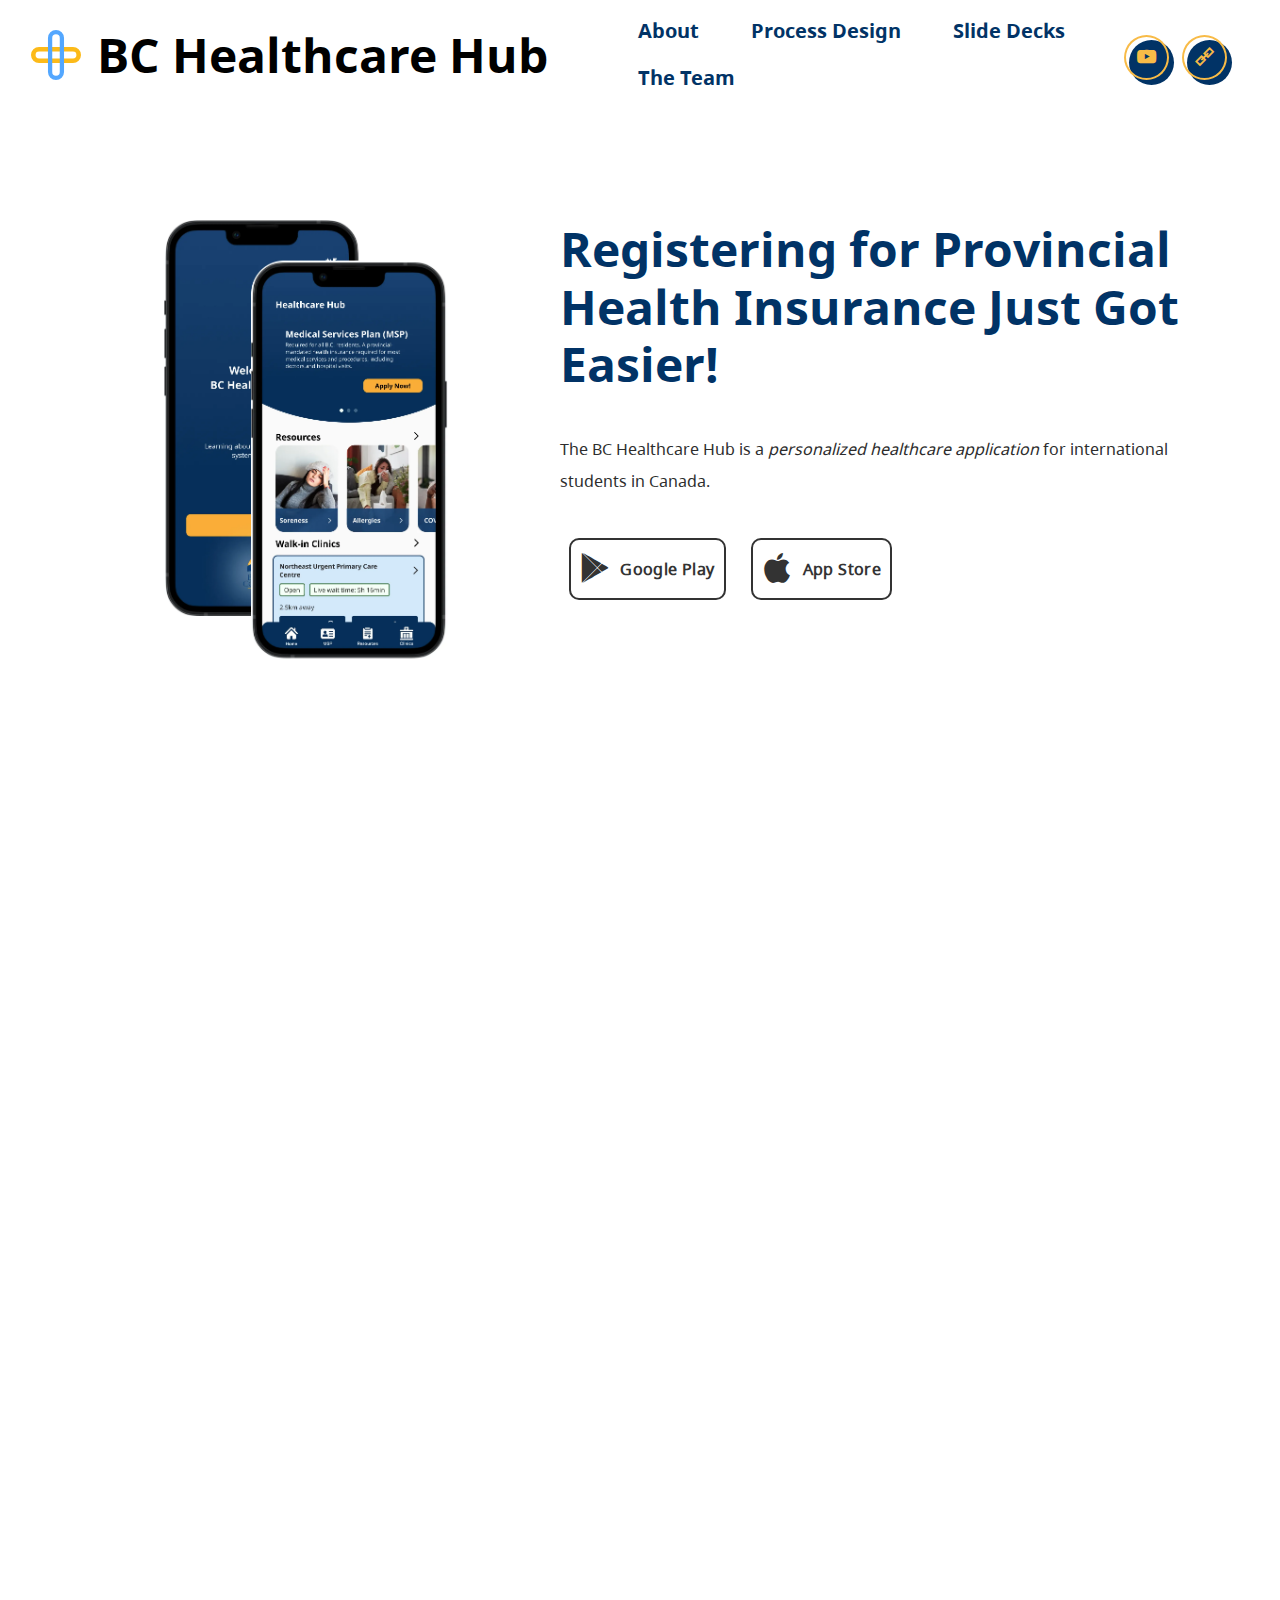
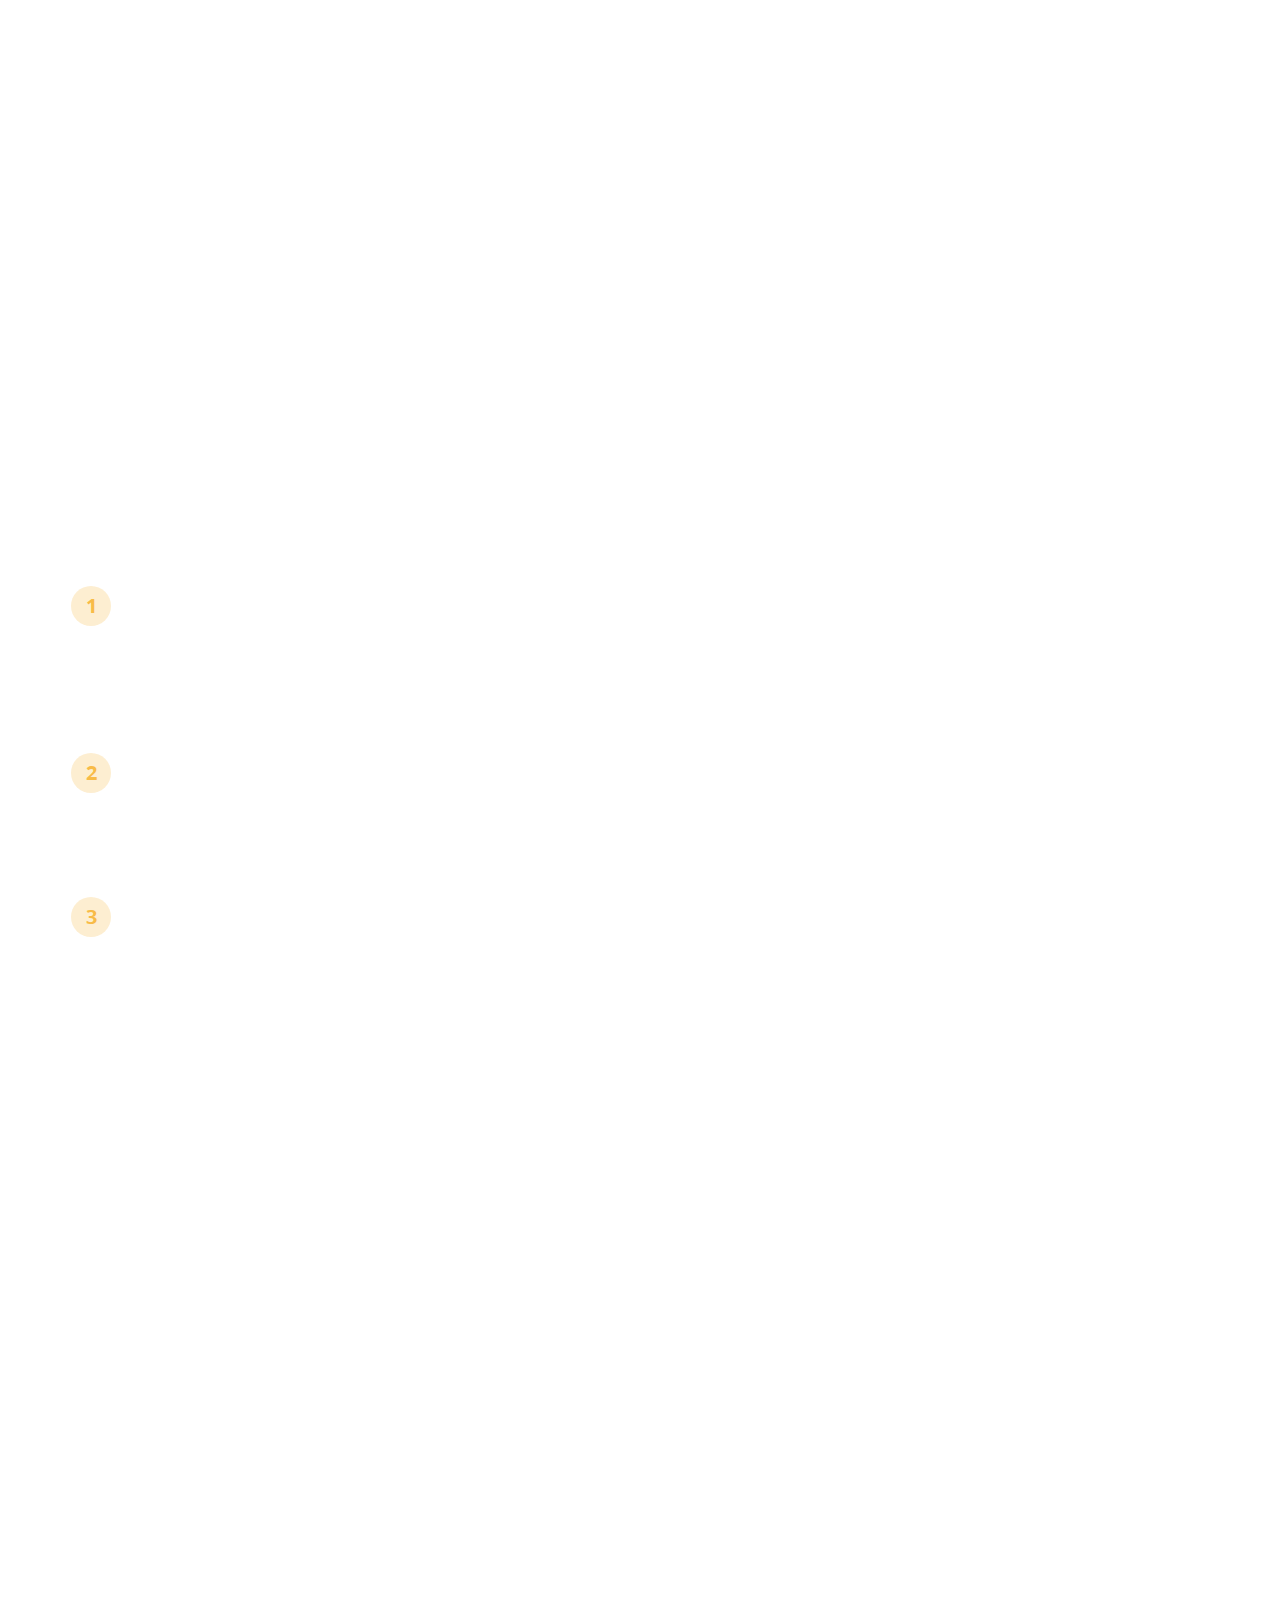
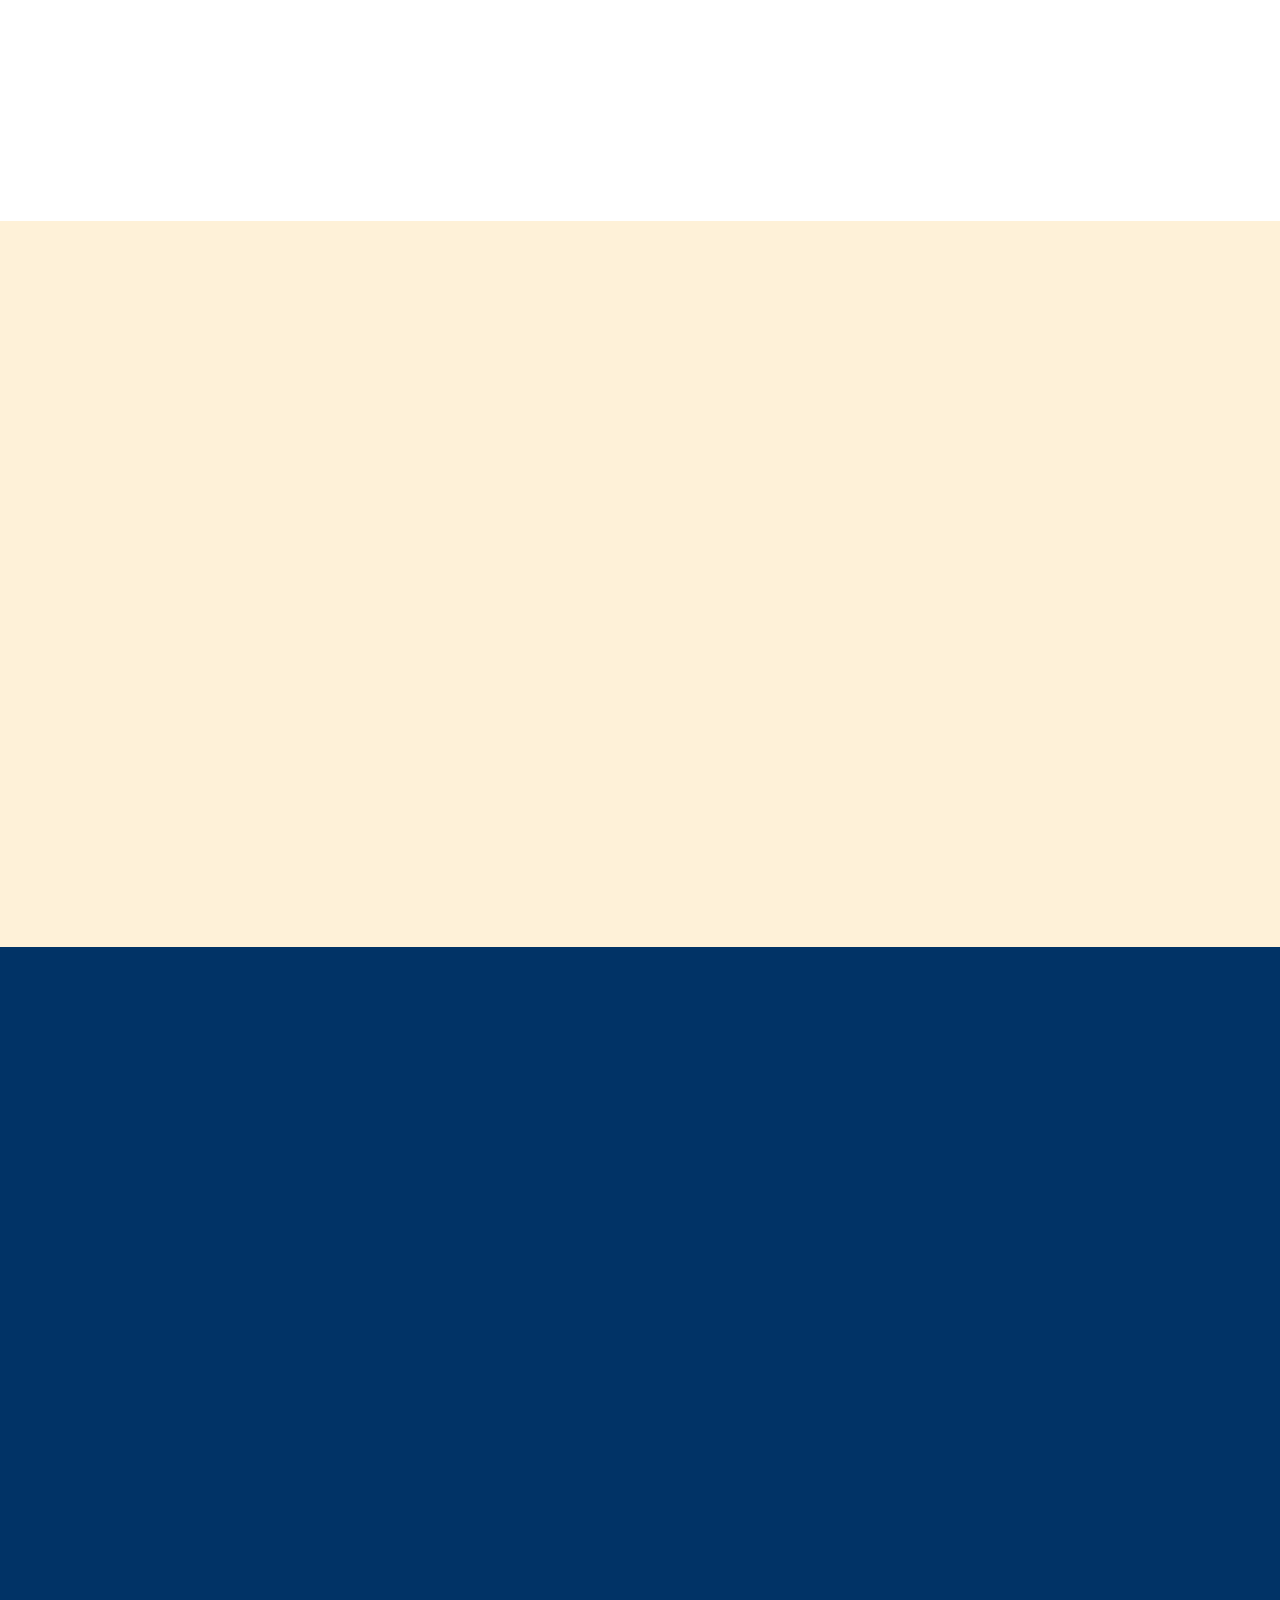
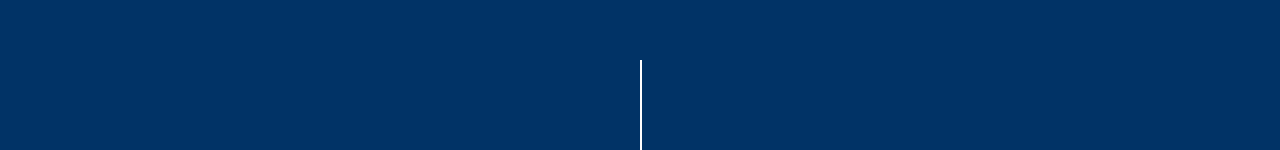
==== commit da9d74bf: "final website push!" ====
--- a/index.html
+++ b/index.html
@@ -52,13 +52,13 @@
       <div class="collapse navbar-collapse" id="navbarSupportedContent">
         <ul class="navbar-nav nav-dropdown nav-right" data-app-modern-menu="true"><li class="nav-item"><a class="nav-link link text-secondary text-primary display-4" href="index.html#features06-6">About</a>
           </li>
-          <li class="nav-item"><a class="nav-link link text-secondary text-primary display-4" href="process.html">Process Design</a></li><li class="nav-item"><a class="nav-link link text-secondary text-primary display-4" href="page2.html" aria-expanded="false">Slide Decks</a></li><li class="nav-item"><a class="nav-link link text-secondary text-primary display-4" href="page2.html" aria-expanded="false">The Team</a></li></ul>
+          <li class="nav-item"><a class="nav-link link text-secondary text-primary display-4" href="process.html">Process Design</a></li><li class="nav-item"><a class="nav-link link text-secondary text-primary display-4" href="slides.html" aria-expanded="false">Slide Decks</a></li><li class="nav-item"><a class="nav-link link text-secondary text-primary display-4" href="team.html" aria-expanded="false">The Team</a></li></ul>
         <div class="icons-menu">
-          <a class="iconfont-wrapper" href="https://mobirise.com" target="_blank">
+          <a class="iconfont-wrapper" href="https://youtu.be/LZJXYPZFxbo" target="_blank">
             <span class="icon-bg"></span>
             <span class="p-2 mbr-iconfont socicon-youtube socicon"></span>
           </a>
-          <a class="iconfont-wrapper" href="https://mobirise.com" target="_blank">
+          <a class="iconfont-wrapper" href="https://cloud.protopie.io/p/ae5cdab4b4598edfea442410?ui=true&scaleToFit=true&enableHotspotHints=true&cursorType=touch&mockup=true&bgColor=%23F5F5F5&bgImage=undefined&playSpeed=1" target="_blank">
             <span class="icon-bg"></span>
             <span class="p-2 mbr-iconfont mobi-mbri-link mobi-mbri"></span>
           </a>
@@ -86,8 +86,8 @@
         <div class="row flex-row-reverse">
             <div class="title__block text-white col-lg-7">
                 <h1 class="mbr-section-title mbr-fonts-style display-2">Registering for Provincial Health Insurance Just Got Easier!</h1>
-                <p class="mbr-text mbr-fonts-style display-7">The BC Healthcare Hub is a&nbsp;<u>personalized healthcare</u> application for international students in Canada.</p>
-                <div class="mbr-section-btn"><a class="btn btn-md btn-black-outline display-7" href="#"><span class="socicon socicon-play mbr-iconfont mbr-iconfont-btn"></span>Google Play</a> <a class="btn btn-md btn-black-outline display-7" href="#"><span class="socicon socicon-apple mbr-iconfont mbr-iconfont-btn"></span>App Store</a></div>
+                <p class="mbr-text mbr-fonts-style display-7">The BC Healthcare Hub is a&nbsp;<em>personalized healthcare application</em> for international students in Canada.</p>
+                <div class="mbr-section-btn"><a class="btn btn-md btn-black-outline display-7" href="https://cloud.protopie.io/p/ae5cdab4b4598edfea442410?ui=true&scaleToFit=true&enableHotspotHints=true&cursorType=touch&mockup=true&bgColor=%23F5F5F5&bgImage=undefined&playSpeed=1" target="_blank"><span class="socicon socicon-play mbr-iconfont mbr-iconfont-btn"></span>Google Play</a> <a class="btn btn-md btn-black-outline display-7" href="#"><span class="socicon socicon-apple mbr-iconfont mbr-iconfont-btn"></span>App Store</a></div>
             </div>
             <div class="image__block col-lg-5 d-none d-lg-block">
 
@@ -242,6 +242,24 @@
             </div>
 
             
+        </div>
+    </div>
+</section>
+
+<section class="video2 cid-uwaulrphAR" id="video2-4y">
+    
+    
+    
+    <div class="container">
+        <div class="mbr-section-head">
+            <h4 class="mbr-section-title mbr-fonts-style mb-0 display-2"><strong>View our app in action</strong></h4>
+            <h5 class="mbr-section-subtitle mbr-fonts-style mb-0 mt-2 display-7"></h5>
+        </div>
+        <div class="row justify-content-center mt-4">
+            <div class="col-12 col-md-10 video-block">
+                <div class="video-wrapper"><iframe class="mbr-embedded-video" src="https://www.youtube.com/embed/LZJXYPZFxbo?rel=0&amp;amp;&amp;showinfo=0&amp;autoplay=0&amp;loop=0" width="1280" height="720" frameborder="0" allowfullscreen></iframe></div>
+                
+            </div>
         </div>
     </div>
 </section>
@@ -266,14 +284,14 @@
                     <div class="mbr-section-text">
                         
                     </div>
-                    <div class="mbr-section-btn pt-3 align-right"><a class="btn btn-md btn-black-outline display-4" href="https://mobiri.se">View on ProtoPie</a></div>
+                    <div class="mbr-section-btn pt-3 align-right"><a class="btn btn-md btn-black-outline display-4" href="https://cloud.protopie.io/p/ae5cdab4b4598edfea442410?ui=true&scaleToFit=true&enableHotspotHints=true&cursorType=touch&mockup=true&bgColor=%23F5F5F5&bgImage=undefined&playSpeed=1" target="_blank"><span style="font-weight: normal;">View on ProtoPie</span></a></div>
                 </div>
             </div>
         </div>
     </div>          
 </section>
 
-<section class="footer1 woodm4_footer1 cid-uvj8m1C1S9" id="footer01-b">
+<section class="footer1 woodm4_footer1 cid-uwasGSnhtW" id="footer01-4t">
 
     
 
@@ -286,15 +304,14 @@
             </div>
             <div class="card p-3 col-12 col-md-6">
                 <div class="card-box">
-                    <h4 class="card-title mbr-bold mbr-fonts-style display-5"><span style="font-weight: normal;">Project Members</span></h4>
-                    <p class="mbr-text mbr-fonts-style display-7">Irina Ng<br>Elizabeth Liao<br><a href="https://maxnielsen.ca" class="text-info" target="_blank">Max Nielsen</a><br>Bob the Builder (honorary)</p>
+                    <h4 class="card-title mbr-bold mbr-fonts-style display-5"><span style="font-weight: normal;">The team</span></h4>
+                    <p class="mbr-text mbr-fonts-style display-7">Irina Ng<br>Elizabeth Liao<br>Max Nielsen<br>Bob the Builder (honorary)<br>Noelle (honorary)</p>
                 </div>
             </div>
 
             <div class="card p-3 col-12 col-md-6">
                 <div class="card-box">
-                    <h4 class="card-title mbr-bold mbr-fonts-style display-5"><p><span style="font-weight: normal;">
-                        For</span></p></h4>
+                    <h4 class="card-title mbr-bold mbr-fonts-style display-5"><p><span style="font-weight: normal;">Project for</span></p></h4>
                     <p class="mbr-text mbr-fonts-style display-7">Simon Fraser University<br><a href="https://www.sfu.ca/outlines.html?2024/fall/iat/334/d100" class="text-info" target="_blank">IAT 334</a><br></p>
                 </div>
             </div>
@@ -303,8 +320,8 @@
 
             <div class="col-lg-12 pt-5 align-center">
                 <div class="icon-wrap">
-                    <span class="mbr-iconfont mobi-mbri-link mobi-mbri"></span><br>
-                    <span class="mbr-iconfont socicon-youtube socicon"></span>
+                    <a href="https://cloud.protopie.io/p/ae5cdab4b4598edfea442410?ui=true&scaleToFit=true&enableHotspotHints=true&cursorType=touch&mockup=true&bgColor=%23F5F5F5&bgImage=undefined&playSpeed=1" target="_blank"><span class="mbr-iconfont mobi-mbri-link mobi-mbri"></span></a><br>
+                    <a href="https://youtu.be/LZJXYPZFxbo" target="_blank"><span class="mbr-iconfont socicon-youtube socicon"></span></a>
                 </div>
             </div>
         </div>
@@ -321,6 +338,7 @@
   <script src="assets/dropdown/js/nav-dropdown.js"></script>
   <script src="assets/dropdown/js/navbar-dropdown.js"></script>
   <script src="assets/touchswipe/jquery.touch-swipe.min.js"></script>
+  <script src="assets/playervimeo/vimeo_player.js"></script>
   <script src="assets/theme/js/script.js"></script>
   
   
--- a/assets/mobirise/css/mbr-additional.css
+++ b/assets/mobirise/css/mbr-additional.css
@@ -1491,6 +1491,31 @@
 .cid-uwafGqsOsw .card-box {
   color: #2d2d2d;
 }
+.cid-uwaulrphAR {
+  padding-top: 2rem;
+  padding-bottom: 6rem;
+  background-color: #ffffff;
+}
+.cid-uwaulrphAR .mbr-fallback-image.disabled {
+  display: none;
+}
+.cid-uwaulrphAR .mbr-fallback-image {
+  display: block;
+  background-size: cover;
+  background-position: center center;
+  width: 100%;
+  height: 100%;
+  position: absolute;
+  top: 0;
+}
+.cid-uwaulrphAR .video-wrapper iframe {
+  width: 100%;
+}
+.cid-uwaulrphAR .mbr-section-title,
+.cid-uwaulrphAR .mbr-section-subtitle,
+.cid-uwaulrphAR .mbr-text {
+  text-align: center;
+}
 .cid-uwahfQrIKL {
   padding-top: 135px;
   padding-bottom: 135px;
@@ -1556,43 +1581,43 @@
 .cid-uwahfQrIKL .underline {
   text-align: left;
 }
-.cid-uvj8m1C1S9 {
+.cid-uwasGSnhtW {
   padding-top: 90px;
   padding-bottom: 0px;
   background-color: #013366;
 }
-.cid-uvj8m1C1S9 .mbr-text {
+.cid-uwasGSnhtW .mbr-text {
   color: #ffffff;
 }
-.cid-uvj8m1C1S9 .container {
+.cid-uwasGSnhtW .container {
   max-width: 1000px;
 }
-.cid-uvj8m1C1S9 h4 {
+.cid-uwasGSnhtW h4 {
   text-align: center;
 }
-.cid-uvj8m1C1S9 p {
+.cid-uwasGSnhtW p {
   text-align: center;
 }
-.cid-uvj8m1C1S9 .row {
+.cid-uwasGSnhtW .row {
   justify-content: center;
 }
-.cid-uvj8m1C1S9 .card-img span {
+.cid-uwasGSnhtW .card-img span {
   font-size: 96px;
   color: #149dcc;
 }
-.cid-uvj8m1C1S9 .mbr-iconfont {
+.cid-uwasGSnhtW .mbr-iconfont {
   font-size: 1.5rem;
   color: #ffffff;
   display: block;
 }
-.cid-uvj8m1C1S9 .card-title,
-.cid-uvj8m1C1S9 .card-img {
+.cid-uwasGSnhtW .card-title,
+.cid-uwasGSnhtW .card-img {
   color: #ffffff;
 }
-.cid-uvj8m1C1S9 .icon-wrap {
+.cid-uwasGSnhtW .icon-wrap {
   padding-bottom: 7.6rem;
 }
-.cid-uvj8m1C1S9 .icon-wrap:before {
+.cid-uwasGSnhtW .icon-wrap:before {
   content: '';
   position: absolute;
   background: #ffffff;
@@ -1601,7 +1626,7 @@
   width: 2px;
   height: 90px;
 }
-.cid-uvj8m1C1S9 img {
+.cid-uwasGSnhtW img {
   margin-bottom: 5rem;
   width: auto;
   margin-left: auto;
@@ -2272,7 +2297,7 @@
   border-color: #ce3e39;
 }
 .cid-uw8ncIkC6b .card-wrapper-2 {
-  border-color: #eec39c;
+  border-color: #ce3e39;
 }
 .cid-uw8ncIkC6b .card-wrapper-3 {
   border-color: #bcd9df;
@@ -4874,7 +4899,7 @@
 }
 .cid-uwadukRm2K {
   padding-top: 30px;
-  padding-bottom: 30px;
+  padding-bottom: 90px;
   background-color: #ffffff;
   overflow: hidden;
   box-sizing: border-box;
@@ -4996,7 +5021,7 @@
 .cid-uwacNAD5pW {
   padding-top: 135px;
   padding-bottom: 135px;
-  background-color: #ffffff;
+  background-color: #fef1d8;
 }
 .cid-uwacNAD5pW p {
   color: #767676;
@@ -5057,6 +5082,57 @@
 .cid-uwacNAD5pW .mbr-title,
 .cid-uwacNAD5pW .underline {
   text-align: left;
+}
+.cid-uwatueeby4 {
+  padding-top: 90px;
+  padding-bottom: 0px;
+  background-color: #013366;
+}
+.cid-uwatueeby4 .mbr-text {
+  color: #ffffff;
+}
+.cid-uwatueeby4 .container {
+  max-width: 1000px;
+}
+.cid-uwatueeby4 h4 {
+  text-align: center;
+}
+.cid-uwatueeby4 p {
+  text-align: center;
+}
+.cid-uwatueeby4 .row {
+  justify-content: center;
+}
+.cid-uwatueeby4 .card-img span {
+  font-size: 96px;
+  color: #149dcc;
+}
+.cid-uwatueeby4 .mbr-iconfont {
+  font-size: 1.5rem;
+  color: #ffffff;
+  display: block;
+}
+.cid-uwatueeby4 .card-title,
+.cid-uwatueeby4 .card-img {
+  color: #ffffff;
+}
+.cid-uwatueeby4 .icon-wrap {
+  padding-bottom: 7.6rem;
+}
+.cid-uwatueeby4 .icon-wrap:before {
+  content: '';
+  position: absolute;
+  background: #ffffff;
+  bottom: 0rem;
+  left: 50%;
+  width: 2px;
+  height: 90px;
+}
+.cid-uwatueeby4 img {
+  margin-bottom: 5rem;
+  width: auto;
+  margin-left: auto;
+  margin-right: auto;
 }
 .cid-uvctag6I3v {
   z-index: 1000;
@@ -5467,323 +5543,316 @@
     color: black!important;
   }
 }
-.cid-uw8dsi44h7 {
-  padding-top: 225px;
-  padding-bottom: 45px;
+.cid-uwaknmB6U1 {
+  padding-top: 90px;
+  padding-bottom: 75px;
+  background-color: #ffffff;
+}
+.cid-uwaknmB6U1 .container {
+  overflow: hidden;
+  margin-right: auto;
+  margin-left: auto;
+  padding: 169px 92px;
+  border-radius: 50px;
+  background-color: #fef1d8;
+  max-width: 80%;
+}
+@media (max-width: 767px) {
+  .cid-uwaknmB6U1 .container {
+    padding: 140px 15px;
+  }
+}
+.cid-uwaknmB6U1 .wrap {
+  display: none;
+}
+.cid-uwaknmB6U1 section {
+  position: relative;
+}
+.cid-uwaknmB6U1 .mbr-section-title {
+  z-index: 70;
+  color: #013366;
+  text-align: left;
+}
+.cid-uwaknmB6U1 .mbr-text,
+.cid-uwaknmB6U1 .mbr-section-btn {
+  color: #46495f;
+  z-index: 70;
+}
+.cid-uwaknmB6U1 img {
+  max-width: 100%;
+  width: auto;
+  vertical-align: middle;
+  display: inline-block;
+}
+.cid-uwaknmB6U1 .wrap {
+  position: relative;
+  float: left;
+  width: 100%;
+  min-height: 1px;
+  padding-left: 10px;
+  padding-right: 10px;
+}
+.cid-uwaknmB6U1 .image-1 {
+  position: absolute;
+  left: -95px;
+  bottom: -3px;
+  -webkit-transition: all 1s cubic-bezier(0.075, 0.82, 0.165, 1);
+  transition: all 1s cubic-bezier(0.075, 0.82, 0.165, 1);
+  will-change: transform;
+}
+.cid-uwaknmB6U1 .image-2 {
+  position: absolute;
+  left: -23%;
+  top: -75%;
+  right: auto;
+  bottom: auto;
+  -webkit-transition: all 1.2s cubic-bezier(0.165, 0.84, 0.44, 1);
+  transition: all 1.2s cubic-bezier(0.165, 0.84, 0.44, 1);
+  will-change: transform;
+}
+.cid-uwaknmB6U1 .image-3 {
+  position: absolute;
+  left: 209px;
+  bottom: -131px;
+  -webkit-transition: all 1.4s cubic-bezier(0.175, 0.885, 0.32, 1.275);
+  transition: all 1.4s cubic-bezier(0.175, 0.885, 0.32, 1.275);
+  will-change: transform;
+}
+.cid-uwaknmB6U1 .image-4 {
+  position: absolute;
+  right: -61px;
+  bottom: -52px;
+  -webkit-transition: all 1.6s cubic-bezier(0.19, 1, 0.22, 1);
+  transition: all 1.6s cubic-bezier(0.19, 1, 0.22, 1);
+  will-change: transform;
+}
+.cid-uwaknmB6U1 .image-5 {
+  position: absolute;
+  left: 77px;
+  top: 175px;
+  -webkit-transition: all 1.8s cubic-bezier(0.215, 0.61, 0.355, 1);
+  transition: all 1.8s cubic-bezier(0.215, 0.61, 0.355, 1);
+  will-change: transform;
+}
+.cid-uwaknmB6U1 .image-6 {
+  position: absolute;
+  left: -295px;
+  top: 290px;
+  -webkit-transition: all 2s cubic-bezier(0.23, 1, 0.32, 1);
+  transition: all 2s cubic-bezier(0.23, 1, 0.32, 1);
+  will-change: transform;
+}
+@media (max-width: 1199px) {
+  .cid-uwaknmB6U1 .image-6 {
+    left: -165px;
+    top: 290px;
+  }
+}
+@media (max-width: 992px) {
+  .cid-uwaknmB6U1 .image-1 {
+    bottom: -323px;
+  }
+  .cid-uwaknmB6U1 .image-2 {
+    left: -53%;
+  }
+  .cid-uwaknmB6U1 .image-3 {
+    bottom: 29px;
+  }
+  .cid-uwaknmB6U1 .image-5 {
+    left: 337px;
+    top: -65px;
+  }
+  .cid-uwaknmB6U1 .image-6 {
+    top: 60px;
+  }
+}
+@media (max-width: 767px) {
+  .cid-uwaknmB6U1 .image-1 {
+    left: 205px;
+    bottom: -273px;
+  }
+  .cid-uwaknmB6U1 .image-2 {
+    left: -27%;
+  }
+  .cid-uwaknmB6U1 .image-4 {
+    right: -101px;
+  }
+}
+.cid-uwaknmB6U1 H3 {
+  color: #013366;
+}
+.cid-uw9fh0HOAh {
+  padding-top: 3rem;
+  padding-bottom: 3rem;
+  background: #ffffff;
+}
+.cid-uw9fh0HOAh .team-card {
+  margin-bottom: 2rem;
+  transition: all 0.3s;
+}
+.cid-uw9fh0HOAh .team-card:hover {
+  transform: translateY(-10px);
+}
+.cid-uw9fh0HOAh .card-wrap {
+  border-radius: 4px;
+}
+@media (max-width: 991px) {
+  .cid-uw9fh0HOAh .card-wrap {
+    margin-bottom: 2rem;
+  }
+}
+.cid-uw9fh0HOAh .card-wrap .image-wrap img {
+  width: 100%;
+}
+.cid-uw9fh0HOAh .social-row .soc-item {
+  display: inline-block;
+  text-align: center;
+  border-radius: 50%;
+  margin-right: 0.5rem;
+  margin-bottom: 1rem;
+  padding: 0.5rem;
+  height: 2.5rem;
+  width: 2.5rem;
+}
+.cid-uw9fh0HOAh .social-row .soc-item .mbr-iconfont {
+  color: #ffffff;
+  transition: all 0.3s;
+}
+.cid-uw9fh0HOAh .social-row .soc-item .mbr-iconfont:hover {
+  color: #133996;
+}
+.cid-uw9fh0HOAh .content-wrap {
+  padding-top: 2rem;
+}
+.cid-uw9fh0HOAh .mbr-role,
+.cid-uw9fh0HOAh .social-row {
+  color: #2d2d2d;
+}
+.cid-uw9fh0HOAh .mbr-section-subtitle {
+  color: #bbbbbb;
+  font-weight: 600;
+}
+.cid-uw9fh0HOAh .card-title,
+.cid-uw9fh0HOAh .social-row {
+  color: #121212;
+}
+.cid-uw9fh0HOAh .mbr-section-text {
+  color: #707070;
+}
+.cid-uw9fh0HOAh .mbr-section-title {
+  color: #2d2d2d;
+}
+.cid-uwaoSSA0xZ {
+  padding-top: 3rem;
+  padding-bottom: 6rem;
+  background: #ffffff;
+}
+.cid-uwaoSSA0xZ .team-card {
+  margin-bottom: 2rem;
+  transition: all 0.3s;
+}
+.cid-uwaoSSA0xZ .team-card:hover {
+  transform: translateY(-10px);
+}
+.cid-uwaoSSA0xZ .card-wrap {
+  border-radius: 4px;
+}
+@media (max-width: 991px) {
+  .cid-uwaoSSA0xZ .card-wrap {
+    margin-bottom: 2rem;
+  }
+}
+.cid-uwaoSSA0xZ .card-wrap .image-wrap img {
+  width: 100%;
+}
+.cid-uwaoSSA0xZ .social-row .soc-item {
+  display: inline-block;
+  text-align: center;
+  border-radius: 50%;
+  margin-right: 0.5rem;
+  margin-bottom: 1rem;
+  padding: 0.5rem;
+  height: 2.5rem;
+  width: 2.5rem;
+}
+.cid-uwaoSSA0xZ .social-row .soc-item .mbr-iconfont {
+  color: #ffffff;
+  transition: all 0.3s;
+}
+.cid-uwaoSSA0xZ .social-row .soc-item .mbr-iconfont:hover {
+  color: #133996;
+}
+.cid-uwaoSSA0xZ .content-wrap {
+  padding-top: 2rem;
+}
+.cid-uwaoSSA0xZ .mbr-role,
+.cid-uwaoSSA0xZ .social-row {
+  color: #2d2d2d;
+}
+.cid-uwaoSSA0xZ .mbr-section-subtitle {
+  color: #bbbbbb;
+  font-weight: 600;
+}
+.cid-uwaoSSA0xZ .card-title,
+.cid-uwaoSSA0xZ .social-row {
+  color: #121212;
+}
+.cid-uwaoSSA0xZ .mbr-section-text {
+  color: #707070;
+}
+.cid-uwaoSSA0xZ .mbr-section-title {
+  color: #2d2d2d;
+}
+.cid-uwasPigRSt {
+  padding-top: 90px;
+  padding-bottom: 0px;
   background-color: #013366;
 }
-.cid-uw8dsi44h7 .card-box {
-  z-index: 10;
-  position: relative;
-}
-.cid-uw8dsi44h7 .container-fluid {
-  padding: 0;
-}
-.cid-uw8dsi44h7 h5 {
-  margin: 0;
-}
-.cid-uw8dsi44h7 h3 {
-  width: fit-content;
-  display: inline-block;
-  position: relative;
-}
-.cid-uw8dsi44h7 h3:before {
-  position: absolute;
+.cid-uwasPigRSt .mbr-text {
+  color: #ffffff;
+}
+.cid-uwasPigRSt .container {
+  max-width: 1000px;
+}
+.cid-uwasPigRSt h4 {
+  text-align: center;
+}
+.cid-uwasPigRSt p {
+  text-align: center;
+}
+.cid-uwasPigRSt .row {
+  justify-content: center;
+}
+.cid-uwasPigRSt .card-img span {
+  font-size: 96px;
+  color: #149dcc;
+}
+.cid-uwasPigRSt .mbr-iconfont {
+  font-size: 1.5rem;
+  color: #ffffff;
+  display: block;
+}
+.cid-uwasPigRSt .card-title,
+.cid-uwasPigRSt .card-img {
+  color: #ffffff;
+}
+.cid-uwasPigRSt .icon-wrap {
+  padding-bottom: 7.6rem;
+}
+.cid-uwasPigRSt .icon-wrap:before {
   content: '';
+  position: absolute;
+  background: #ffffff;
+  bottom: 0rem;
   left: 50%;
-  top: -120px;
-  bottom: 0;
-  width: 1px;
-  height: 100px;
-  background: currentColor;
-}
-.cid-uw8dsi44h7 .card {
-  margin: auto;
-  min-height: 350px;
-  perspective: 800px;
-  cursor: pointer;
-}
-.cid-uw8dsi44h7 .card:hover {
-  z-index: 99;
-}
-.cid-uw8dsi44h7 .card-wrapper {
-  background-position: center;
-  padding: 1rem 1rem;
-  background-size: cover;
-  transition: all 0.3s;
-  display: flex;
-  justify-content: center;
-  align-items: flex-end;
-  transform-origin: top;
-  position: relative;
-  overflow: hidden;
-}
-.cid-uw8dsi44h7 .card-wrapper:hover {
-  transform: rotateX(20deg);
-}
-.cid-uw8dsi44h7 .card-wrapper:hover:before {
-  transform: translateY(-10%);
-  opacity: 1;
-}
-.cid-uw8dsi44h7 .card-wrapper:before {
-  content: "";
-  height: 100%;
-  width: 100%;
-  background: linear-gradient(190deg, rgba(255, 255, 255, 0.4) 0%, rgba(255, 255, 255, 0) 90%);
-  clip-path: polygon(0 0, 100% 0, 100% 25%, 0 75%);
-  opacity: 0;
-  position: absolute;
-  transition: all 0.3s;
-  transform: translateY(-100%);
-}
-.cid-uw8dsi44h7 .card1 {
-  background-image: url("../../../assets/images/week-1.webp");
-  z-index: 4;
-  transform: rotateY(15deg);
-}
-.cid-uw8dsi44h7 .card2 {
-  background-image: url("../../../assets/images/background1.jpg");
-  z-index: 3;
-}
-.cid-uw8dsi44h7 .card3 {
-  background-image: url("../../../assets/images/week-2-1.webp");
-  z-index: 2;
-  transform: rotateY(-15deg);
-}
-.cid-uw8dsi44h7 h4 {
-  font-weight: 500;
-  margin-bottom: 0;
-}
-.cid-uw8dsi44h7 .btn {
-  margin: 0!important;
-  padding: 1rem 2rem;
-}
-@media (max-width: 767px) {
-  .cid-uw8dsi44h7 .card-box {
-    text-align: center;
-  }
-}
-.cid-uw8dsi44h7 .mbr-text {
-  color: #cccccc;
-}
-.cid-uw8dsi44h7 .card-date {
-  color: #013366;
-}
-.cid-uw8dsi44h7 .card-title,
-.cid-uw8dsi44h7 .card-box {
-  color: #2d2d2d;
-}
-.cid-uw8dOpcA2Q {
-  padding-top: 30px;
-  padding-bottom: 30px;
-  background-color: #013366;
-}
-.cid-uw8dOpcA2Q .card-box {
-  z-index: 10;
-  position: relative;
-}
-.cid-uw8dOpcA2Q .container-fluid {
-  padding: 0;
-}
-.cid-uw8dOpcA2Q h5 {
-  margin: 0;
-}
-.cid-uw8dOpcA2Q h3 {
-  width: fit-content;
-  display: inline-block;
-  position: relative;
-}
-.cid-uw8dOpcA2Q h3:before {
-  position: absolute;
-  content: '';
-  left: 50%;
-  top: -120px;
-  bottom: 0;
-  width: 1px;
-  height: 100px;
-  background: currentColor;
-}
-.cid-uw8dOpcA2Q .card {
-  margin: auto;
-  min-height: 350px;
-  perspective: 800px;
-  cursor: pointer;
-}
-.cid-uw8dOpcA2Q .card:hover {
-  z-index: 99;
-}
-.cid-uw8dOpcA2Q .card-wrapper {
-  background-position: center;
-  padding: 1rem 1rem;
-  background-size: cover;
-  transition: all 0.3s;
-  display: flex;
-  justify-content: center;
-  align-items: flex-end;
-  transform-origin: top;
-  position: relative;
-  overflow: hidden;
-}
-.cid-uw8dOpcA2Q .card-wrapper:hover {
-  transform: rotateX(20deg);
-}
-.cid-uw8dOpcA2Q .card-wrapper:hover:before {
-  transform: translateY(-10%);
-  opacity: 1;
-}
-.cid-uw8dOpcA2Q .card-wrapper:before {
-  content: "";
-  height: 100%;
-  width: 100%;
-  background: linear-gradient(190deg, rgba(255, 255, 255, 0.4) 0%, rgba(255, 255, 255, 0) 90%);
-  clip-path: polygon(0 0, 100% 0, 100% 25%, 0 75%);
-  opacity: 0;
-  position: absolute;
-  transition: all 0.3s;
-  transform: translateY(-100%);
-}
-.cid-uw8dOpcA2Q .card1 {
-  background-image: url("../../../assets/images/week-3-1.webp");
-  z-index: 4;
-  transform: rotateY(15deg);
-}
-.cid-uw8dOpcA2Q .card2 {
-  background-image: url("../../../assets/images/background1.jpg");
-  z-index: 3;
-}
-.cid-uw8dOpcA2Q .card3 {
-  background-image: url("../../../assets/images/week-4-1.webp");
-  z-index: 2;
-  transform: rotateY(-15deg);
-}
-.cid-uw8dOpcA2Q h4 {
-  font-weight: 500;
-  margin-bottom: 0;
-}
-.cid-uw8dOpcA2Q .btn {
-  margin: 0!important;
-  padding: 1rem 2rem;
-}
-@media (max-width: 767px) {
-  .cid-uw8dOpcA2Q .card-box {
-    text-align: center;
-  }
-}
-.cid-uw8dOpcA2Q .mbr-text {
-  color: #cccccc;
-}
-.cid-uw8dOpcA2Q .card-date {
-  color: #013366;
-}
-.cid-uw8dOpcA2Q .card-title,
-.cid-uw8dOpcA2Q .card-box {
-  color: #2d2d2d;
-}
-.cid-uw8eMm5BfH {
-  padding-top: 30px;
-  padding-bottom: 150px;
-  background-color: #013366;
-}
-.cid-uw8eMm5BfH .card-box {
-  z-index: 10;
-  position: relative;
-}
-.cid-uw8eMm5BfH .container-fluid {
-  padding: 0;
-}
-.cid-uw8eMm5BfH h5 {
-  margin: 0;
-}
-.cid-uw8eMm5BfH h3 {
-  width: fit-content;
-  display: inline-block;
-  position: relative;
-}
-.cid-uw8eMm5BfH h3:before {
-  position: absolute;
-  content: '';
-  left: 50%;
-  top: -120px;
-  bottom: 0;
-  width: 1px;
-  height: 100px;
-  background: currentColor;
-}
-.cid-uw8eMm5BfH .card {
-  margin: auto;
-  min-height: 350px;
-  perspective: 800px;
-  cursor: pointer;
-}
-.cid-uw8eMm5BfH .card:hover {
-  z-index: 99;
-}
-.cid-uw8eMm5BfH .card-wrapper {
-  background-position: center;
-  padding: 1rem 1rem;
-  background-size: cover;
-  transition: all 0.3s;
-  display: flex;
-  justify-content: center;
-  align-items: flex-end;
-  transform-origin: top;
-  position: relative;
-  overflow: hidden;
-}
-.cid-uw8eMm5BfH .card-wrapper:hover {
-  transform: rotateX(20deg);
-}
-.cid-uw8eMm5BfH .card-wrapper:hover:before {
-  transform: translateY(-10%);
-  opacity: 1;
-}
-.cid-uw8eMm5BfH .card-wrapper:before {
-  content: "";
-  height: 100%;
-  width: 100%;
-  background: linear-gradient(190deg, rgba(255, 255, 255, 0.4) 0%, rgba(255, 255, 255, 0) 90%);
-  clip-path: polygon(0 0, 100% 0, 100% 25%, 0 75%);
-  opacity: 0;
-  position: absolute;
-  transition: all 0.3s;
-  transform: translateY(-100%);
-}
-.cid-uw8eMm5BfH .card1 {
-  background-image: url("../../../assets/images/week-5.webp");
-  z-index: 4;
-  transform: rotateY(15deg);
-}
-.cid-uw8eMm5BfH .card2 {
-  background-image: url("../../../assets/images/background1.jpg");
-  z-index: 3;
-}
-.cid-uw8eMm5BfH .card3 {
-  background-image: url("../../../assets/images/week-6-1.webp");
-  z-index: 2;
-  transform: rotateY(-15deg);
-}
-.cid-uw8eMm5BfH h4 {
-  font-weight: 500;
-  margin-bottom: 0;
-}
-.cid-uw8eMm5BfH .btn {
-  margin: 0!important;
-  padding: 1rem 2rem;
-}
-@media (max-width: 767px) {
-  .cid-uw8eMm5BfH .card-box {
-    text-align: center;
-  }
-}
-.cid-uw8eMm5BfH .mbr-text {
-  color: #cccccc;
-}
-.cid-uw8eMm5BfH .card-date {
-  color: #ce3e39;
-}
-.cid-uw8eMm5BfH .card-title,
-.cid-uw8eMm5BfH .card-box {
-  color: #f8bb47;
+  width: 2px;
+  height: 90px;
+}
+.cid-uwasPigRSt img {
+  margin-bottom: 5rem;
+  width: auto;
+  margin-left: auto;
+  margin-right: auto;
 }
 .cid-uvctag6I3v {
   z-index: 1000;
@@ -6194,207 +6263,372 @@
     color: black!important;
   }
 }
-.cid-uw9emGeucu {
+.cid-uw8dsi44h7 {
+  padding-top: 225px;
+  padding-bottom: 45px;
+  background-color: #013366;
+}
+.cid-uw8dsi44h7 .card-box {
+  z-index: 10;
   position: relative;
-  padding-top: 75px;
-  padding-bottom: 75px;
-  background-color: #ffffff;
-}
-.cid-uw9emGeucu .buttons-block {
+}
+.cid-uw8dsi44h7 .container-fluid {
+  padding: 0;
+}
+.cid-uw8dsi44h7 h5 {
+  margin: 0;
+}
+.cid-uw8dsi44h7 h3 {
+  width: fit-content;
+  display: inline-block;
+  position: relative;
+}
+.cid-uw8dsi44h7 h3:before {
+  position: absolute;
+  content: '';
+  left: 50%;
+  top: -120px;
+  bottom: 0;
+  width: 1px;
+  height: 100px;
+  background: currentColor;
+}
+.cid-uw8dsi44h7 .card {
+  margin: auto;
+  min-height: 350px;
+  perspective: 800px;
+  cursor: pointer;
+}
+.cid-uw8dsi44h7 .card:hover {
+  z-index: 99;
+}
+.cid-uw8dsi44h7 .card-wrapper {
+  background-position: center;
+  padding: 1rem 1rem;
+  background-size: cover;
+  transition: all 0.3s;
+  display: flex;
   justify-content: center;
-}
-.cid-uw9emGeucu .container {
+  align-items: flex-end;
+  transform-origin: top;
+  position: relative;
   overflow: hidden;
-  max-width: 80%;
+}
+.cid-uw8dsi44h7 .card-wrapper:hover {
+  transform: rotateX(20deg);
+}
+.cid-uw8dsi44h7 .card-wrapper:hover:before {
+  transform: translateY(-10%);
+  opacity: 1;
+}
+.cid-uw8dsi44h7 .card-wrapper:before {
+  content: "";
+  height: 100%;
+  width: 100%;
+  background: linear-gradient(190deg, rgba(255, 255, 255, 0.4) 0%, rgba(255, 255, 255, 0) 90%);
+  clip-path: polygon(0 0, 100% 0, 100% 25%, 0 75%);
+  opacity: 0;
+  position: absolute;
+  transition: all 0.3s;
+  transform: translateY(-100%);
+}
+.cid-uw8dsi44h7 .card1 {
+  background-image: url("../../../assets/images/week-1.webp");
+  z-index: 4;
+  transform: rotateY(15deg);
+}
+.cid-uw8dsi44h7 .card2 {
+  background-image: url("../../../assets/images/background1.jpg");
+  z-index: 3;
+}
+.cid-uw8dsi44h7 .card3 {
+  background-image: url("../../../assets/images/week-2-1.webp");
+  z-index: 2;
+  transform: rotateY(-15deg);
+}
+.cid-uw8dsi44h7 h4 {
+  font-weight: 500;
+  margin-bottom: 0;
+}
+.cid-uw8dsi44h7 .btn {
+  margin: 0!important;
+  padding: 1rem 2rem;
+}
+@media (max-width: 767px) {
+  .cid-uw8dsi44h7 .card-box {
+    text-align: center;
+  }
+}
+.cid-uw8dsi44h7 .mbr-text {
+  color: #cccccc;
+}
+.cid-uw8dsi44h7 .card-date {
+  color: #013366;
+}
+.cid-uw8dsi44h7 .card-title,
+.cid-uw8dsi44h7 .card-box {
+  color: #2d2d2d;
+}
+.cid-uw8dOpcA2Q {
+  padding-top: 30px;
+  padding-bottom: 30px;
+  background-color: #013366;
+}
+.cid-uw8dOpcA2Q .card-box {
+  z-index: 10;
+  position: relative;
+}
+.cid-uw8dOpcA2Q .container-fluid {
+  padding: 0;
+}
+.cid-uw8dOpcA2Q h5 {
+  margin: 0;
+}
+.cid-uw8dOpcA2Q h3 {
+  width: fit-content;
+  display: inline-block;
+  position: relative;
+}
+.cid-uw8dOpcA2Q h3:before {
+  position: absolute;
+  content: '';
+  left: 50%;
+  top: -120px;
+  bottom: 0;
+  width: 1px;
+  height: 100px;
+  background: currentColor;
+}
+.cid-uw8dOpcA2Q .card {
+  margin: auto;
+  min-height: 350px;
+  perspective: 800px;
+  cursor: pointer;
+}
+.cid-uw8dOpcA2Q .card:hover {
+  z-index: 99;
+}
+.cid-uw8dOpcA2Q .card-wrapper {
+  background-position: center;
+  padding: 1rem 1rem;
+  background-size: cover;
+  transition: all 0.3s;
+  display: flex;
+  justify-content: center;
+  align-items: flex-end;
+  transform-origin: top;
+  position: relative;
+  overflow: hidden;
+}
+.cid-uw8dOpcA2Q .card-wrapper:hover {
+  transform: rotateX(20deg);
+}
+.cid-uw8dOpcA2Q .card-wrapper:hover:before {
+  transform: translateY(-10%);
+  opacity: 1;
+}
+.cid-uw8dOpcA2Q .card-wrapper:before {
+  content: "";
+  height: 100%;
+  width: 100%;
+  background: linear-gradient(190deg, rgba(255, 255, 255, 0.4) 0%, rgba(255, 255, 255, 0) 90%);
+  clip-path: polygon(0 0, 100% 0, 100% 25%, 0 75%);
+  opacity: 0;
+  position: absolute;
+  transition: all 0.3s;
+  transform: translateY(-100%);
+}
+.cid-uw8dOpcA2Q .card1 {
+  background-image: url("../../../assets/images/week-3-1.webp");
+  z-index: 4;
+  transform: rotateY(15deg);
+}
+.cid-uw8dOpcA2Q .card2 {
+  background-image: url("../../../assets/images/background1.jpg");
+  z-index: 3;
+}
+.cid-uw8dOpcA2Q .card3 {
+  background-image: url("../../../assets/images/week-4-1.webp");
+  z-index: 2;
+  transform: rotateY(-15deg);
+}
+.cid-uw8dOpcA2Q h4 {
+  font-weight: 500;
+  margin-bottom: 0;
+}
+.cid-uw8dOpcA2Q .btn {
+  margin: 0!important;
+  padding: 1rem 2rem;
+}
+@media (max-width: 767px) {
+  .cid-uw8dOpcA2Q .card-box {
+    text-align: center;
+  }
+}
+.cid-uw8dOpcA2Q .mbr-text {
+  color: #cccccc;
+}
+.cid-uw8dOpcA2Q .card-date {
+  color: #013366;
+}
+.cid-uw8dOpcA2Q .card-title,
+.cid-uw8dOpcA2Q .card-box {
+  color: #2d2d2d;
+}
+.cid-uw8eMm5BfH {
+  padding-top: 30px;
+  padding-bottom: 150px;
+  background-color: #013366;
+}
+.cid-uw8eMm5BfH .card-box {
+  z-index: 10;
+  position: relative;
+}
+.cid-uw8eMm5BfH .container-fluid {
+  padding: 0;
+}
+.cid-uw8eMm5BfH h5 {
+  margin: 0;
+}
+.cid-uw8eMm5BfH h3 {
+  width: fit-content;
+  display: inline-block;
+  position: relative;
+}
+.cid-uw8eMm5BfH h3:before {
+  position: absolute;
+  content: '';
+  left: 50%;
+  top: -120px;
+  bottom: 0;
+  width: 1px;
+  height: 100px;
+  background: currentColor;
+}
+.cid-uw8eMm5BfH .card {
+  margin: auto;
+  min-height: 350px;
+  perspective: 800px;
+  cursor: pointer;
+}
+.cid-uw8eMm5BfH .card:hover {
+  z-index: 99;
+}
+.cid-uw8eMm5BfH .card-wrapper {
+  background-position: center;
+  padding: 1rem 1rem;
+  background-size: cover;
+  transition: all 0.3s;
+  display: flex;
+  justify-content: center;
+  align-items: flex-end;
+  transform-origin: top;
+  position: relative;
+  overflow: hidden;
+}
+.cid-uw8eMm5BfH .card-wrapper:hover {
+  transform: rotateX(20deg);
+}
+.cid-uw8eMm5BfH .card-wrapper:hover:before {
+  transform: translateY(-10%);
+  opacity: 1;
+}
+.cid-uw8eMm5BfH .card-wrapper:before {
+  content: "";
+  height: 100%;
+  width: 100%;
+  background: linear-gradient(190deg, rgba(255, 255, 255, 0.4) 0%, rgba(255, 255, 255, 0) 90%);
+  clip-path: polygon(0 0, 100% 0, 100% 25%, 0 75%);
+  opacity: 0;
+  position: absolute;
+  transition: all 0.3s;
+  transform: translateY(-100%);
+}
+.cid-uw8eMm5BfH .card1 {
+  background-image: url("../../../assets/images/week-5.webp");
+  z-index: 4;
+  transform: rotateY(15deg);
+}
+.cid-uw8eMm5BfH .card2 {
+  background-image: url("../../../assets/images/background1.jpg");
+  z-index: 3;
+}
+.cid-uw8eMm5BfH .card3 {
+  background-image: url("../../../assets/images/week-6-1.webp");
+  z-index: 2;
+  transform: rotateY(-15deg);
+}
+.cid-uw8eMm5BfH h4 {
+  font-weight: 500;
+  margin-bottom: 0;
+}
+.cid-uw8eMm5BfH .btn {
+  margin: 0!important;
+  padding: 1rem 2rem;
+}
+@media (max-width: 767px) {
+  .cid-uw8eMm5BfH .card-box {
+    text-align: center;
+  }
+}
+.cid-uw8eMm5BfH .mbr-text {
+  color: #cccccc;
+}
+.cid-uw8eMm5BfH .card-date {
+  color: #ce3e39;
+}
+.cid-uw8eMm5BfH .card-title,
+.cid-uw8eMm5BfH .card-box {
+  color: #f8bb47;
+}
+.cid-uwat7UPaic {
+  padding-top: 90px;
+  padding-bottom: 0px;
+  background-color: #013366;
+}
+.cid-uwat7UPaic .mbr-text {
+  color: #ffffff;
+}
+.cid-uwat7UPaic .container {
+  max-width: 1000px;
+}
+.cid-uwat7UPaic h4 {
+  text-align: center;
+}
+.cid-uwat7UPaic p {
+  text-align: center;
+}
+.cid-uwat7UPaic .row {
+  justify-content: center;
+}
+.cid-uwat7UPaic .card-img span {
+  font-size: 96px;
+  color: #149dcc;
+}
+.cid-uwat7UPaic .mbr-iconfont {
+  font-size: 1.5rem;
+  color: #ffffff;
+  display: block;
+}
+.cid-uwat7UPaic .card-title,
+.cid-uwat7UPaic .card-img {
+  color: #ffffff;
+}
+.cid-uwat7UPaic .icon-wrap {
+  padding-bottom: 7.6rem;
+}
+.cid-uwat7UPaic .icon-wrap:before {
+  content: '';
+  position: absolute;
+  background: #ffffff;
+  bottom: 0rem;
+  left: 50%;
+  width: 2px;
+  height: 90px;
+}
+.cid-uwat7UPaic img {
+  margin-bottom: 5rem;
+  width: auto;
+  margin-left: auto;
   margin-right: auto;
-  margin-left: auto;
-  padding: 169px 92px;
-  border-radius: 50px;
-  background-color: #f8bb47;
-}
-.cid-uw9emGeucu .mbr-section-title,
-.cid-uw9emGeucu .mbr-section-subtitle,
-.cid-uw9emGeucu .mbr-text {
-  z-index: 70;
-}
-.cid-uw9emGeucu .buttons-block {
-  display: flex;
-  -webkit-box-orient: horizontal;
-  -webkit-box-direction: normal;
-  -ms-flex-direction: row;
-  flex-direction: row;
-  -ms-flex-wrap: wrap;
-  flex-wrap: wrap;
-  margin-top: 36px;
-  z-index: 70;
-}
-.cid-uw9emGeucu .buttons-block .mbr-section-btn {
-  margin-left: 6px;
-  margin-right: 6px;
-}
-.cid-uw9emGeucu .buttons-block .mbr-section-btn .btn {
-  border-radius: 20px !important;
-  border-width: 1px;
-  padding: 0.6rem 2.5rem !important;
-  font-weight: 400 !important;
-}
-.cid-uw9emGeucu .buttons-block .mbr-section-btn .btn .mbr-iconfont {
-  margin-right: 10px;
-}
-.cid-uw9emGeucu img {
-  max-width: 100%;
-  width: auto;
-  vertical-align: middle;
-  display: inline-block;
-}
-.cid-uw9emGeucu .wrap {
-  position: relative;
-  float: left;
-  width: 100%;
-  min-height: 1px;
-  padding-left: 10px;
-  padding-right: 10px;
-}
-.cid-uw9emGeucu .image-1 {
-  position: absolute;
-  left: -420px;
-  bottom: 97px;
-  -webkit-transition: all 2s cubic-bezier(0.23, 1, 0.32, 1);
-  transition: all 2s cubic-bezier(0.23, 1, 0.32, 1);
-  will-change: transform;
-}
-.cid-uw9emGeucu .image-2 {
-  position: absolute;
-  left: -23%;
-  top: -75%;
-  right: auto;
-  bottom: auto;
-  -webkit-transition: all 1.8s cubic-bezier(0.215, 0.61, 0.355, 1);
-  transition: all 1.8s cubic-bezier(0.215, 0.61, 0.355, 1);
-  will-change: transform;
-}
-.cid-uw9emGeucu .image-3 {
-  position: absolute;
-  left: 169px;
-  bottom: 469px;
-  -webkit-transition: all 1.6s cubic-bezier(0.19, 1, 0.22, 1);
-  transition: all 1.6s cubic-bezier(0.19, 1, 0.22, 1);
-  will-change: transform;
-}
-.cid-uw9emGeucu .image-4 {
-  position: absolute;
-  left: auto;
-  right: -31px;
-  bottom: -52px;
-  -webkit-transition: all 1.4s cubic-bezier(0.175, 0.885, 0.32, 1.275);
-  transition: all 1.4s cubic-bezier(0.175, 0.885, 0.32, 1.275);
-  will-change: transform;
-}
-.cid-uw9emGeucu .image-5 {
-  position: absolute;
-  left: 757px;
-  top: -425px;
-  -webkit-transition: all 1.2s cubic-bezier(0.165, 0.84, 0.44, 1);
-  transition: all 1.2s cubic-bezier(0.165, 0.84, 0.44, 1);
-  will-change: transform;
-}
-.cid-uw9emGeucu .image-6 {
-  position: absolute;
-  left: -75px;
-  top: 60px;
-  -webkit-transition: all 1s cubic-bezier(0.075, 0.82, 0.165, 1);
-  transition: all 1s cubic-bezier(0.075, 0.82, 0.165, 1);
-  will-change: transform;
-}
-@media (max-width: 1199px) {
-  .cid-uw9emGeucu .image-5 {
-    left: 557px;
-  }
-}
-@media (max-width: 992px) {
-  .cid-uw9emGeucu .container {
-    padding: 140px 15px;
-  }
-}
-@media (max-width: 767px) {
-  .cid-uw9emGeucu .btn {
-    font-size: 1.0625rem !important;
-  }
-  .cid-uw9emGeucu .image-5 {
-    left: 457px;
-  }
-}
-@media (max-width: 576px) {
-  .cid-uw9emGeucu .image-5 {
-    left: 257px;
-    top: -525px;
-  }
-}
-.cid-uw9emGeucu .mbr-section-title,
-.cid-uw9emGeucu .buttons-block {
-  color: #ffffff;
-}
-.cid-uw9emGeucu .mbr-section-subtitle {
-  color: #ffffff;
-}
-.cid-uw9fh0HOAh {
-  padding-top: 3rem;
-  padding-bottom: 6rem;
-  background: #ffffff;
-}
-.cid-uw9fh0HOAh .team-card {
-  margin-bottom: 2rem;
-  transition: all 0.3s;
-}
-.cid-uw9fh0HOAh .team-card:hover {
-  transform: translateY(-10px);
-}
-.cid-uw9fh0HOAh .card-wrap {
-  border-radius: 4px;
-}
-@media (max-width: 991px) {
-  .cid-uw9fh0HOAh .card-wrap {
-    margin-bottom: 2rem;
-  }
-}
-.cid-uw9fh0HOAh .card-wrap .image-wrap img {
-  width: 100%;
-}
-.cid-uw9fh0HOAh .social-row .soc-item {
-  display: inline-block;
-  text-align: center;
-  border-radius: 50%;
-  margin-right: 0.5rem;
-  margin-bottom: 1rem;
-  padding: 0.5rem;
-  height: 2.5rem;
-  width: 2.5rem;
-}
-.cid-uw9fh0HOAh .social-row .soc-item .mbr-iconfont {
-  color: #ffffff;
-  transition: all 0.3s;
-}
-.cid-uw9fh0HOAh .social-row .soc-item .mbr-iconfont:hover {
-  color: #133996;
-}
-.cid-uw9fh0HOAh .content-wrap {
-  padding-top: 2rem;
-}
-.cid-uw9fh0HOAh .mbr-role,
-.cid-uw9fh0HOAh .social-row {
-  color: #2d2d2d;
-}
-.cid-uw9fh0HOAh .mbr-section-subtitle {
-  color: #bbbbbb;
-  font-weight: 600;
-}
-.cid-uw9fh0HOAh .card-title,
-.cid-uw9fh0HOAh .social-row {
-  color: #121212;
-}
-.cid-uw9fh0HOAh .mbr-section-text {
-  color: #707070;
-}
-.cid-uw9fh0HOAh .mbr-section-title {
-  color: #2d2d2d;
-}
+}
--- a/assets/mobirise/css/mbr-additional.css
+++ b/assets/mobirise/css/mbr-additional.css
@@ -1491,6 +1491,31 @@
 .cid-uwafGqsOsw .card-box {
   color: #2d2d2d;
 }
+.cid-uwaulrphAR {
+  padding-top: 2rem;
+  padding-bottom: 6rem;
+  background-color: #ffffff;
+}
+.cid-uwaulrphAR .mbr-fallback-image.disabled {
+  display: none;
+}
+.cid-uwaulrphAR .mbr-fallback-image {
+  display: block;
+  background-size: cover;
+  background-position: center center;
+  width: 100%;
+  height: 100%;
+  position: absolute;
+  top: 0;
+}
+.cid-uwaulrphAR .video-wrapper iframe {
+  width: 100%;
+}
+.cid-uwaulrphAR .mbr-section-title,
+.cid-uwaulrphAR .mbr-section-subtitle,
+.cid-uwaulrphAR .mbr-text {
+  text-align: center;
+}
 .cid-uwahfQrIKL {
   padding-top: 135px;
   padding-bottom: 135px;
@@ -1556,43 +1581,43 @@
 .cid-uwahfQrIKL .underline {
   text-align: left;
 }
-.cid-uvj8m1C1S9 {
+.cid-uwasGSnhtW {
   padding-top: 90px;
   padding-bottom: 0px;
   background-color: #013366;
 }
-.cid-uvj8m1C1S9 .mbr-text {
+.cid-uwasGSnhtW .mbr-text {
   color: #ffffff;
 }
-.cid-uvj8m1C1S9 .container {
+.cid-uwasGSnhtW .container {
   max-width: 1000px;
 }
-.cid-uvj8m1C1S9 h4 {
+.cid-uwasGSnhtW h4 {
   text-align: center;
 }
-.cid-uvj8m1C1S9 p {
+.cid-uwasGSnhtW p {
   text-align: center;
 }
-.cid-uvj8m1C1S9 .row {
+.cid-uwasGSnhtW .row {
   justify-content: center;
 }
-.cid-uvj8m1C1S9 .card-img span {
+.cid-uwasGSnhtW .card-img span {
   font-size: 96px;
   color: #149dcc;
 }
-.cid-uvj8m1C1S9 .mbr-iconfont {
+.cid-uwasGSnhtW .mbr-iconfont {
   font-size: 1.5rem;
   color: #ffffff;
   display: block;
 }
-.cid-uvj8m1C1S9 .card-title,
-.cid-uvj8m1C1S9 .card-img {
+.cid-uwasGSnhtW .card-title,
+.cid-uwasGSnhtW .card-img {
   color: #ffffff;
 }
-.cid-uvj8m1C1S9 .icon-wrap {
+.cid-uwasGSnhtW .icon-wrap {
   padding-bottom: 7.6rem;
 }
-.cid-uvj8m1C1S9 .icon-wrap:before {
+.cid-uwasGSnhtW .icon-wrap:before {
   content: '';
   position: absolute;
   background: #ffffff;
@@ -1601,7 +1626,7 @@
   width: 2px;
   height: 90px;
 }
-.cid-uvj8m1C1S9 img {
+.cid-uwasGSnhtW img {
   margin-bottom: 5rem;
   width: auto;
   margin-left: auto;
@@ -2272,7 +2297,7 @@
   border-color: #ce3e39;
 }
 .cid-uw8ncIkC6b .card-wrapper-2 {
-  border-color: #eec39c;
+  border-color: #ce3e39;
 }
 .cid-uw8ncIkC6b .card-wrapper-3 {
   border-color: #bcd9df;
@@ -4874,7 +4899,7 @@
 }
 .cid-uwadukRm2K {
   padding-top: 30px;
-  padding-bottom: 30px;
+  padding-bottom: 90px;
   background-color: #ffffff;
   overflow: hidden;
   box-sizing: border-box;
@@ -4996,7 +5021,7 @@
 .cid-uwacNAD5pW {
   padding-top: 135px;
   padding-bottom: 135px;
-  background-color: #ffffff;
+  background-color: #fef1d8;
 }
 .cid-uwacNAD5pW p {
   color: #767676;
@@ -5057,6 +5082,57 @@
 .cid-uwacNAD5pW .mbr-title,
 .cid-uwacNAD5pW .underline {
   text-align: left;
+}
+.cid-uwatueeby4 {
+  padding-top: 90px;
+  padding-bottom: 0px;
+  background-color: #013366;
+}
+.cid-uwatueeby4 .mbr-text {
+  color: #ffffff;
+}
+.cid-uwatueeby4 .container {
+  max-width: 1000px;
+}
+.cid-uwatueeby4 h4 {
+  text-align: center;
+}
+.cid-uwatueeby4 p {
+  text-align: center;
+}
+.cid-uwatueeby4 .row {
+  justify-content: center;
+}
+.cid-uwatueeby4 .card-img span {
+  font-size: 96px;
+  color: #149dcc;
+}
+.cid-uwatueeby4 .mbr-iconfont {
+  font-size: 1.5rem;
+  color: #ffffff;
+  display: block;
+}
+.cid-uwatueeby4 .card-title,
+.cid-uwatueeby4 .card-img {
+  color: #ffffff;
+}
+.cid-uwatueeby4 .icon-wrap {
+  padding-bottom: 7.6rem;
+}
+.cid-uwatueeby4 .icon-wrap:before {
+  content: '';
+  position: absolute;
+  background: #ffffff;
+  bottom: 0rem;
+  left: 50%;
+  width: 2px;
+  height: 90px;
+}
+.cid-uwatueeby4 img {
+  margin-bottom: 5rem;
+  width: auto;
+  margin-left: auto;
+  margin-right: auto;
 }
 .cid-uvctag6I3v {
   z-index: 1000;
@@ -5467,323 +5543,316 @@
     color: black!important;
   }
 }
-.cid-uw8dsi44h7 {
-  padding-top: 225px;
-  padding-bottom: 45px;
+.cid-uwaknmB6U1 {
+  padding-top: 90px;
+  padding-bottom: 75px;
+  background-color: #ffffff;
+}
+.cid-uwaknmB6U1 .container {
+  overflow: hidden;
+  margin-right: auto;
+  margin-left: auto;
+  padding: 169px 92px;
+  border-radius: 50px;
+  background-color: #fef1d8;
+  max-width: 80%;
+}
+@media (max-width: 767px) {
+  .cid-uwaknmB6U1 .container {
+    padding: 140px 15px;
+  }
+}
+.cid-uwaknmB6U1 .wrap {
+  display: none;
+}
+.cid-uwaknmB6U1 section {
+  position: relative;
+}
+.cid-uwaknmB6U1 .mbr-section-title {
+  z-index: 70;
+  color: #013366;
+  text-align: left;
+}
+.cid-uwaknmB6U1 .mbr-text,
+.cid-uwaknmB6U1 .mbr-section-btn {
+  color: #46495f;
+  z-index: 70;
+}
+.cid-uwaknmB6U1 img {
+  max-width: 100%;
+  width: auto;
+  vertical-align: middle;
+  display: inline-block;
+}
+.cid-uwaknmB6U1 .wrap {
+  position: relative;
+  float: left;
+  width: 100%;
+  min-height: 1px;
+  padding-left: 10px;
+  padding-right: 10px;
+}
+.cid-uwaknmB6U1 .image-1 {
+  position: absolute;
+  left: -95px;
+  bottom: -3px;
+  -webkit-transition: all 1s cubic-bezier(0.075, 0.82, 0.165, 1);
+  transition: all 1s cubic-bezier(0.075, 0.82, 0.165, 1);
+  will-change: transform;
+}
+.cid-uwaknmB6U1 .image-2 {
+  position: absolute;
+  left: -23%;
+  top: -75%;
+  right: auto;
+  bottom: auto;
+  -webkit-transition: all 1.2s cubic-bezier(0.165, 0.84, 0.44, 1);
+  transition: all 1.2s cubic-bezier(0.165, 0.84, 0.44, 1);
+  will-change: transform;
+}
+.cid-uwaknmB6U1 .image-3 {
+  position: absolute;
+  left: 209px;
+  bottom: -131px;
+  -webkit-transition: all 1.4s cubic-bezier(0.175, 0.885, 0.32, 1.275);
+  transition: all 1.4s cubic-bezier(0.175, 0.885, 0.32, 1.275);
+  will-change: transform;
+}
+.cid-uwaknmB6U1 .image-4 {
+  position: absolute;
+  right: -61px;
+  bottom: -52px;
+  -webkit-transition: all 1.6s cubic-bezier(0.19, 1, 0.22, 1);
+  transition: all 1.6s cubic-bezier(0.19, 1, 0.22, 1);
+  will-change: transform;
+}
+.cid-uwaknmB6U1 .image-5 {
+  position: absolute;
+  left: 77px;
+  top: 175px;
+  -webkit-transition: all 1.8s cubic-bezier(0.215, 0.61, 0.355, 1);
+  transition: all 1.8s cubic-bezier(0.215, 0.61, 0.355, 1);
+  will-change: transform;
+}
+.cid-uwaknmB6U1 .image-6 {
+  position: absolute;
+  left: -295px;
+  top: 290px;
+  -webkit-transition: all 2s cubic-bezier(0.23, 1, 0.32, 1);
+  transition: all 2s cubic-bezier(0.23, 1, 0.32, 1);
+  will-change: transform;
+}
+@media (max-width: 1199px) {
+  .cid-uwaknmB6U1 .image-6 {
+    left: -165px;
+    top: 290px;
+  }
+}
+@media (max-width: 992px) {
+  .cid-uwaknmB6U1 .image-1 {
+    bottom: -323px;
+  }
+  .cid-uwaknmB6U1 .image-2 {
+    left: -53%;
+  }
+  .cid-uwaknmB6U1 .image-3 {
+    bottom: 29px;
+  }
+  .cid-uwaknmB6U1 .image-5 {
+    left: 337px;
+    top: -65px;
+  }
+  .cid-uwaknmB6U1 .image-6 {
+    top: 60px;
+  }
+}
+@media (max-width: 767px) {
+  .cid-uwaknmB6U1 .image-1 {
+    left: 205px;
+    bottom: -273px;
+  }
+  .cid-uwaknmB6U1 .image-2 {
+    left: -27%;
+  }
+  .cid-uwaknmB6U1 .image-4 {
+    right: -101px;
+  }
+}
+.cid-uwaknmB6U1 H3 {
+  color: #013366;
+}
+.cid-uw9fh0HOAh {
+  padding-top: 3rem;
+  padding-bottom: 3rem;
+  background: #ffffff;
+}
+.cid-uw9fh0HOAh .team-card {
+  margin-bottom: 2rem;
+  transition: all 0.3s;
+}
+.cid-uw9fh0HOAh .team-card:hover {
+  transform: translateY(-10px);
+}
+.cid-uw9fh0HOAh .card-wrap {
+  border-radius: 4px;
+}
+@media (max-width: 991px) {
+  .cid-uw9fh0HOAh .card-wrap {
+    margin-bottom: 2rem;
+  }
+}
+.cid-uw9fh0HOAh .card-wrap .image-wrap img {
+  width: 100%;
+}
+.cid-uw9fh0HOAh .social-row .soc-item {
+  display: inline-block;
+  text-align: center;
+  border-radius: 50%;
+  margin-right: 0.5rem;
+  margin-bottom: 1rem;
+  padding: 0.5rem;
+  height: 2.5rem;
+  width: 2.5rem;
+}
+.cid-uw9fh0HOAh .social-row .soc-item .mbr-iconfont {
+  color: #ffffff;
+  transition: all 0.3s;
+}
+.cid-uw9fh0HOAh .social-row .soc-item .mbr-iconfont:hover {
+  color: #133996;
+}
+.cid-uw9fh0HOAh .content-wrap {
+  padding-top: 2rem;
+}
+.cid-uw9fh0HOAh .mbr-role,
+.cid-uw9fh0HOAh .social-row {
+  color: #2d2d2d;
+}
+.cid-uw9fh0HOAh .mbr-section-subtitle {
+  color: #bbbbbb;
+  font-weight: 600;
+}
+.cid-uw9fh0HOAh .card-title,
+.cid-uw9fh0HOAh .social-row {
+  color: #121212;
+}
+.cid-uw9fh0HOAh .mbr-section-text {
+  color: #707070;
+}
+.cid-uw9fh0HOAh .mbr-section-title {
+  color: #2d2d2d;
+}
+.cid-uwaoSSA0xZ {
+  padding-top: 3rem;
+  padding-bottom: 6rem;
+  background: #ffffff;
+}
+.cid-uwaoSSA0xZ .team-card {
+  margin-bottom: 2rem;
+  transition: all 0.3s;
+}
+.cid-uwaoSSA0xZ .team-card:hover {
+  transform: translateY(-10px);
+}
+.cid-uwaoSSA0xZ .card-wrap {
+  border-radius: 4px;
+}
+@media (max-width: 991px) {
+  .cid-uwaoSSA0xZ .card-wrap {
+    margin-bottom: 2rem;
+  }
+}
+.cid-uwaoSSA0xZ .card-wrap .image-wrap img {
+  width: 100%;
+}
+.cid-uwaoSSA0xZ .social-row .soc-item {
+  display: inline-block;
+  text-align: center;
+  border-radius: 50%;
+  margin-right: 0.5rem;
+  margin-bottom: 1rem;
+  padding: 0.5rem;
+  height: 2.5rem;
+  width: 2.5rem;
+}
+.cid-uwaoSSA0xZ .social-row .soc-item .mbr-iconfont {
+  color: #ffffff;
+  transition: all 0.3s;
+}
+.cid-uwaoSSA0xZ .social-row .soc-item .mbr-iconfont:hover {
+  color: #133996;
+}
+.cid-uwaoSSA0xZ .content-wrap {
+  padding-top: 2rem;
+}
+.cid-uwaoSSA0xZ .mbr-role,
+.cid-uwaoSSA0xZ .social-row {
+  color: #2d2d2d;
+}
+.cid-uwaoSSA0xZ .mbr-section-subtitle {
+  color: #bbbbbb;
+  font-weight: 600;
+}
+.cid-uwaoSSA0xZ .card-title,
+.cid-uwaoSSA0xZ .social-row {
+  color: #121212;
+}
+.cid-uwaoSSA0xZ .mbr-section-text {
+  color: #707070;
+}
+.cid-uwaoSSA0xZ .mbr-section-title {
+  color: #2d2d2d;
+}
+.cid-uwasPigRSt {
+  padding-top: 90px;
+  padding-bottom: 0px;
   background-color: #013366;
 }
-.cid-uw8dsi44h7 .card-box {
-  z-index: 10;
-  position: relative;
-}
-.cid-uw8dsi44h7 .container-fluid {
-  padding: 0;
-}
-.cid-uw8dsi44h7 h5 {
-  margin: 0;
-}
-.cid-uw8dsi44h7 h3 {
-  width: fit-content;
-  display: inline-block;
-  position: relative;
-}
-.cid-uw8dsi44h7 h3:before {
-  position: absolute;
+.cid-uwasPigRSt .mbr-text {
+  color: #ffffff;
+}
+.cid-uwasPigRSt .container {
+  max-width: 1000px;
+}
+.cid-uwasPigRSt h4 {
+  text-align: center;
+}
+.cid-uwasPigRSt p {
+  text-align: center;
+}
+.cid-uwasPigRSt .row {
+  justify-content: center;
+}
+.cid-uwasPigRSt .card-img span {
+  font-size: 96px;
+  color: #149dcc;
+}
+.cid-uwasPigRSt .mbr-iconfont {
+  font-size: 1.5rem;
+  color: #ffffff;
+  display: block;
+}
+.cid-uwasPigRSt .card-title,
+.cid-uwasPigRSt .card-img {
+  color: #ffffff;
+}
+.cid-uwasPigRSt .icon-wrap {
+  padding-bottom: 7.6rem;
+}
+.cid-uwasPigRSt .icon-wrap:before {
   content: '';
+  position: absolute;
+  background: #ffffff;
+  bottom: 0rem;
   left: 50%;
-  top: -120px;
-  bottom: 0;
-  width: 1px;
-  height: 100px;
-  background: currentColor;
-}
-.cid-uw8dsi44h7 .card {
-  margin: auto;
-  min-height: 350px;
-  perspective: 800px;
-  cursor: pointer;
-}
-.cid-uw8dsi44h7 .card:hover {
-  z-index: 99;
-}
-.cid-uw8dsi44h7 .card-wrapper {
-  background-position: center;
-  padding: 1rem 1rem;
-  background-size: cover;
-  transition: all 0.3s;
-  display: flex;
-  justify-content: center;
-  align-items: flex-end;
-  transform-origin: top;
-  position: relative;
-  overflow: hidden;
-}
-.cid-uw8dsi44h7 .card-wrapper:hover {
-  transform: rotateX(20deg);
-}
-.cid-uw8dsi44h7 .card-wrapper:hover:before {
-  transform: translateY(-10%);
-  opacity: 1;
-}
-.cid-uw8dsi44h7 .card-wrapper:before {
-  content: "";
-  height: 100%;
-  width: 100%;
-  background: linear-gradient(190deg, rgba(255, 255, 255, 0.4) 0%, rgba(255, 255, 255, 0) 90%);
-  clip-path: polygon(0 0, 100% 0, 100% 25%, 0 75%);
-  opacity: 0;
-  position: absolute;
-  transition: all 0.3s;
-  transform: translateY(-100%);
-}
-.cid-uw8dsi44h7 .card1 {
-  background-image: url("../../../assets/images/week-1.webp");
-  z-index: 4;
-  transform: rotateY(15deg);
-}
-.cid-uw8dsi44h7 .card2 {
-  background-image: url("../../../assets/images/background1.jpg");
-  z-index: 3;
-}
-.cid-uw8dsi44h7 .card3 {
-  background-image: url("../../../assets/images/week-2-1.webp");
-  z-index: 2;
-  transform: rotateY(-15deg);
-}
-.cid-uw8dsi44h7 h4 {
-  font-weight: 500;
-  margin-bottom: 0;
-}
-.cid-uw8dsi44h7 .btn {
-  margin: 0!important;
-  padding: 1rem 2rem;
-}
-@media (max-width: 767px) {
-  .cid-uw8dsi44h7 .card-box {
-    text-align: center;
-  }
-}
-.cid-uw8dsi44h7 .mbr-text {
-  color: #cccccc;
-}
-.cid-uw8dsi44h7 .card-date {
-  color: #013366;
-}
-.cid-uw8dsi44h7 .card-title,
-.cid-uw8dsi44h7 .card-box {
-  color: #2d2d2d;
-}
-.cid-uw8dOpcA2Q {
-  padding-top: 30px;
-  padding-bottom: 30px;
-  background-color: #013366;
-}
-.cid-uw8dOpcA2Q .card-box {
-  z-index: 10;
-  position: relative;
-}
-.cid-uw8dOpcA2Q .container-fluid {
-  padding: 0;
-}
-.cid-uw8dOpcA2Q h5 {
-  margin: 0;
-}
-.cid-uw8dOpcA2Q h3 {
-  width: fit-content;
-  display: inline-block;
-  position: relative;
-}
-.cid-uw8dOpcA2Q h3:before {
-  position: absolute;
-  content: '';
-  left: 50%;
-  top: -120px;
-  bottom: 0;
-  width: 1px;
-  height: 100px;
-  background: currentColor;
-}
-.cid-uw8dOpcA2Q .card {
-  margin: auto;
-  min-height: 350px;
-  perspective: 800px;
-  cursor: pointer;
-}
-.cid-uw8dOpcA2Q .card:hover {
-  z-index: 99;
-}
-.cid-uw8dOpcA2Q .card-wrapper {
-  background-position: center;
-  padding: 1rem 1rem;
-  background-size: cover;
-  transition: all 0.3s;
-  display: flex;
-  justify-content: center;
-  align-items: flex-end;
-  transform-origin: top;
-  position: relative;
-  overflow: hidden;
-}
-.cid-uw8dOpcA2Q .card-wrapper:hover {
-  transform: rotateX(20deg);
-}
-.cid-uw8dOpcA2Q .card-wrapper:hover:before {
-  transform: translateY(-10%);
-  opacity: 1;
-}
-.cid-uw8dOpcA2Q .card-wrapper:before {
-  content: "";
-  height: 100%;
-  width: 100%;
-  background: linear-gradient(190deg, rgba(255, 255, 255, 0.4) 0%, rgba(255, 255, 255, 0) 90%);
-  clip-path: polygon(0 0, 100% 0, 100% 25%, 0 75%);
-  opacity: 0;
-  position: absolute;
-  transition: all 0.3s;
-  transform: translateY(-100%);
-}
-.cid-uw8dOpcA2Q .card1 {
-  background-image: url("../../../assets/images/week-3-1.webp");
-  z-index: 4;
-  transform: rotateY(15deg);
-}
-.cid-uw8dOpcA2Q .card2 {
-  background-image: url("../../../assets/images/background1.jpg");
-  z-index: 3;
-}
-.cid-uw8dOpcA2Q .card3 {
-  background-image: url("../../../assets/images/week-4-1.webp");
-  z-index: 2;
-  transform: rotateY(-15deg);
-}
-.cid-uw8dOpcA2Q h4 {
-  font-weight: 500;
-  margin-bottom: 0;
-}
-.cid-uw8dOpcA2Q .btn {
-  margin: 0!important;
-  padding: 1rem 2rem;
-}
-@media (max-width: 767px) {
-  .cid-uw8dOpcA2Q .card-box {
-    text-align: center;
-  }
-}
-.cid-uw8dOpcA2Q .mbr-text {
-  color: #cccccc;
-}
-.cid-uw8dOpcA2Q .card-date {
-  color: #013366;
-}
-.cid-uw8dOpcA2Q .card-title,
-.cid-uw8dOpcA2Q .card-box {
-  color: #2d2d2d;
-}
-.cid-uw8eMm5BfH {
-  padding-top: 30px;
-  padding-bottom: 150px;
-  background-color: #013366;
-}
-.cid-uw8eMm5BfH .card-box {
-  z-index: 10;
-  position: relative;
-}
-.cid-uw8eMm5BfH .container-fluid {
-  padding: 0;
-}
-.cid-uw8eMm5BfH h5 {
-  margin: 0;
-}
-.cid-uw8eMm5BfH h3 {
-  width: fit-content;
-  display: inline-block;
-  position: relative;
-}
-.cid-uw8eMm5BfH h3:before {
-  position: absolute;
-  content: '';
-  left: 50%;
-  top: -120px;
-  bottom: 0;
-  width: 1px;
-  height: 100px;
-  background: currentColor;
-}
-.cid-uw8eMm5BfH .card {
-  margin: auto;
-  min-height: 350px;
-  perspective: 800px;
-  cursor: pointer;
-}
-.cid-uw8eMm5BfH .card:hover {
-  z-index: 99;
-}
-.cid-uw8eMm5BfH .card-wrapper {
-  background-position: center;
-  padding: 1rem 1rem;
-  background-size: cover;
-  transition: all 0.3s;
-  display: flex;
-  justify-content: center;
-  align-items: flex-end;
-  transform-origin: top;
-  position: relative;
-  overflow: hidden;
-}
-.cid-uw8eMm5BfH .card-wrapper:hover {
-  transform: rotateX(20deg);
-}
-.cid-uw8eMm5BfH .card-wrapper:hover:before {
-  transform: translateY(-10%);
-  opacity: 1;
-}
-.cid-uw8eMm5BfH .card-wrapper:before {
-  content: "";
-  height: 100%;
-  width: 100%;
-  background: linear-gradient(190deg, rgba(255, 255, 255, 0.4) 0%, rgba(255, 255, 255, 0) 90%);
-  clip-path: polygon(0 0, 100% 0, 100% 25%, 0 75%);
-  opacity: 0;
-  position: absolute;
-  transition: all 0.3s;
-  transform: translateY(-100%);
-}
-.cid-uw8eMm5BfH .card1 {
-  background-image: url("../../../assets/images/week-5.webp");
-  z-index: 4;
-  transform: rotateY(15deg);
-}
-.cid-uw8eMm5BfH .card2 {
-  background-image: url("../../../assets/images/background1.jpg");
-  z-index: 3;
-}
-.cid-uw8eMm5BfH .card3 {
-  background-image: url("../../../assets/images/week-6-1.webp");
-  z-index: 2;
-  transform: rotateY(-15deg);
-}
-.cid-uw8eMm5BfH h4 {
-  font-weight: 500;
-  margin-bottom: 0;
-}
-.cid-uw8eMm5BfH .btn {
-  margin: 0!important;
-  padding: 1rem 2rem;
-}
-@media (max-width: 767px) {
-  .cid-uw8eMm5BfH .card-box {
-    text-align: center;
-  }
-}
-.cid-uw8eMm5BfH .mbr-text {
-  color: #cccccc;
-}
-.cid-uw8eMm5BfH .card-date {
-  color: #ce3e39;
-}
-.cid-uw8eMm5BfH .card-title,
-.cid-uw8eMm5BfH .card-box {
-  color: #f8bb47;
+  width: 2px;
+  height: 90px;
+}
+.cid-uwasPigRSt img {
+  margin-bottom: 5rem;
+  width: auto;
+  margin-left: auto;
+  margin-right: auto;
 }
 .cid-uvctag6I3v {
   z-index: 1000;
@@ -6194,207 +6263,372 @@
     color: black!important;
   }
 }
-.cid-uw9emGeucu {
+.cid-uw8dsi44h7 {
+  padding-top: 225px;
+  padding-bottom: 45px;
+  background-color: #013366;
+}
+.cid-uw8dsi44h7 .card-box {
+  z-index: 10;
   position: relative;
-  padding-top: 75px;
-  padding-bottom: 75px;
-  background-color: #ffffff;
-}
-.cid-uw9emGeucu .buttons-block {
+}
+.cid-uw8dsi44h7 .container-fluid {
+  padding: 0;
+}
+.cid-uw8dsi44h7 h5 {
+  margin: 0;
+}
+.cid-uw8dsi44h7 h3 {
+  width: fit-content;
+  display: inline-block;
+  position: relative;
+}
+.cid-uw8dsi44h7 h3:before {
+  position: absolute;
+  content: '';
+  left: 50%;
+  top: -120px;
+  bottom: 0;
+  width: 1px;
+  height: 100px;
+  background: currentColor;
+}
+.cid-uw8dsi44h7 .card {
+  margin: auto;
+  min-height: 350px;
+  perspective: 800px;
+  cursor: pointer;
+}
+.cid-uw8dsi44h7 .card:hover {
+  z-index: 99;
+}
+.cid-uw8dsi44h7 .card-wrapper {
+  background-position: center;
+  padding: 1rem 1rem;
+  background-size: cover;
+  transition: all 0.3s;
+  display: flex;
   justify-content: center;
-}
-.cid-uw9emGeucu .container {
+  align-items: flex-end;
+  transform-origin: top;
+  position: relative;
   overflow: hidden;
-  max-width: 80%;
+}
+.cid-uw8dsi44h7 .card-wrapper:hover {
+  transform: rotateX(20deg);
+}
+.cid-uw8dsi44h7 .card-wrapper:hover:before {
+  transform: translateY(-10%);
+  opacity: 1;
+}
+.cid-uw8dsi44h7 .card-wrapper:before {
+  content: "";
+  height: 100%;
+  width: 100%;
+  background: linear-gradient(190deg, rgba(255, 255, 255, 0.4) 0%, rgba(255, 255, 255, 0) 90%);
+  clip-path: polygon(0 0, 100% 0, 100% 25%, 0 75%);
+  opacity: 0;
+  position: absolute;
+  transition: all 0.3s;
+  transform: translateY(-100%);
+}
+.cid-uw8dsi44h7 .card1 {
+  background-image: url("../../../assets/images/week-1.webp");
+  z-index: 4;
+  transform: rotateY(15deg);
+}
+.cid-uw8dsi44h7 .card2 {
+  background-image: url("../../../assets/images/background1.jpg");
+  z-index: 3;
+}
+.cid-uw8dsi44h7 .card3 {
+  background-image: url("../../../assets/images/week-2-1.webp");
+  z-index: 2;
+  transform: rotateY(-15deg);
+}
+.cid-uw8dsi44h7 h4 {
+  font-weight: 500;
+  margin-bottom: 0;
+}
+.cid-uw8dsi44h7 .btn {
+  margin: 0!important;
+  padding: 1rem 2rem;
+}
+@media (max-width: 767px) {
+  .cid-uw8dsi44h7 .card-box {
+    text-align: center;
+  }
+}
+.cid-uw8dsi44h7 .mbr-text {
+  color: #cccccc;
+}
+.cid-uw8dsi44h7 .card-date {
+  color: #013366;
+}
+.cid-uw8dsi44h7 .card-title,
+.cid-uw8dsi44h7 .card-box {
+  color: #2d2d2d;
+}
+.cid-uw8dOpcA2Q {
+  padding-top: 30px;
+  padding-bottom: 30px;
+  background-color: #013366;
+}
+.cid-uw8dOpcA2Q .card-box {
+  z-index: 10;
+  position: relative;
+}
+.cid-uw8dOpcA2Q .container-fluid {
+  padding: 0;
+}
+.cid-uw8dOpcA2Q h5 {
+  margin: 0;
+}
+.cid-uw8dOpcA2Q h3 {
+  width: fit-content;
+  display: inline-block;
+  position: relative;
+}
+.cid-uw8dOpcA2Q h3:before {
+  position: absolute;
+  content: '';
+  left: 50%;
+  top: -120px;
+  bottom: 0;
+  width: 1px;
+  height: 100px;
+  background: currentColor;
+}
+.cid-uw8dOpcA2Q .card {
+  margin: auto;
+  min-height: 350px;
+  perspective: 800px;
+  cursor: pointer;
+}
+.cid-uw8dOpcA2Q .card:hover {
+  z-index: 99;
+}
+.cid-uw8dOpcA2Q .card-wrapper {
+  background-position: center;
+  padding: 1rem 1rem;
+  background-size: cover;
+  transition: all 0.3s;
+  display: flex;
+  justify-content: center;
+  align-items: flex-end;
+  transform-origin: top;
+  position: relative;
+  overflow: hidden;
+}
+.cid-uw8dOpcA2Q .card-wrapper:hover {
+  transform: rotateX(20deg);
+}
+.cid-uw8dOpcA2Q .card-wrapper:hover:before {
+  transform: translateY(-10%);
+  opacity: 1;
+}
+.cid-uw8dOpcA2Q .card-wrapper:before {
+  content: "";
+  height: 100%;
+  width: 100%;
+  background: linear-gradient(190deg, rgba(255, 255, 255, 0.4) 0%, rgba(255, 255, 255, 0) 90%);
+  clip-path: polygon(0 0, 100% 0, 100% 25%, 0 75%);
+  opacity: 0;
+  position: absolute;
+  transition: all 0.3s;
+  transform: translateY(-100%);
+}
+.cid-uw8dOpcA2Q .card1 {
+  background-image: url("../../../assets/images/week-3-1.webp");
+  z-index: 4;
+  transform: rotateY(15deg);
+}
+.cid-uw8dOpcA2Q .card2 {
+  background-image: url("../../../assets/images/background1.jpg");
+  z-index: 3;
+}
+.cid-uw8dOpcA2Q .card3 {
+  background-image: url("../../../assets/images/week-4-1.webp");
+  z-index: 2;
+  transform: rotateY(-15deg);
+}
+.cid-uw8dOpcA2Q h4 {
+  font-weight: 500;
+  margin-bottom: 0;
+}
+.cid-uw8dOpcA2Q .btn {
+  margin: 0!important;
+  padding: 1rem 2rem;
+}
+@media (max-width: 767px) {
+  .cid-uw8dOpcA2Q .card-box {
+    text-align: center;
+  }
+}
+.cid-uw8dOpcA2Q .mbr-text {
+  color: #cccccc;
+}
+.cid-uw8dOpcA2Q .card-date {
+  color: #013366;
+}
+.cid-uw8dOpcA2Q .card-title,
+.cid-uw8dOpcA2Q .card-box {
+  color: #2d2d2d;
+}
+.cid-uw8eMm5BfH {
+  padding-top: 30px;
+  padding-bottom: 150px;
+  background-color: #013366;
+}
+.cid-uw8eMm5BfH .card-box {
+  z-index: 10;
+  position: relative;
+}
+.cid-uw8eMm5BfH .container-fluid {
+  padding: 0;
+}
+.cid-uw8eMm5BfH h5 {
+  margin: 0;
+}
+.cid-uw8eMm5BfH h3 {
+  width: fit-content;
+  display: inline-block;
+  position: relative;
+}
+.cid-uw8eMm5BfH h3:before {
+  position: absolute;
+  content: '';
+  left: 50%;
+  top: -120px;
+  bottom: 0;
+  width: 1px;
+  height: 100px;
+  background: currentColor;
+}
+.cid-uw8eMm5BfH .card {
+  margin: auto;
+  min-height: 350px;
+  perspective: 800px;
+  cursor: pointer;
+}
+.cid-uw8eMm5BfH .card:hover {
+  z-index: 99;
+}
+.cid-uw8eMm5BfH .card-wrapper {
+  background-position: center;
+  padding: 1rem 1rem;
+  background-size: cover;
+  transition: all 0.3s;
+  display: flex;
+  justify-content: center;
+  align-items: flex-end;
+  transform-origin: top;
+  position: relative;
+  overflow: hidden;
+}
+.cid-uw8eMm5BfH .card-wrapper:hover {
+  transform: rotateX(20deg);
+}
+.cid-uw8eMm5BfH .card-wrapper:hover:before {
+  transform: translateY(-10%);
+  opacity: 1;
+}
+.cid-uw8eMm5BfH .card-wrapper:before {
+  content: "";
+  height: 100%;
+  width: 100%;
+  background: linear-gradient(190deg, rgba(255, 255, 255, 0.4) 0%, rgba(255, 255, 255, 0) 90%);
+  clip-path: polygon(0 0, 100% 0, 100% 25%, 0 75%);
+  opacity: 0;
+  position: absolute;
+  transition: all 0.3s;
+  transform: translateY(-100%);
+}
+.cid-uw8eMm5BfH .card1 {
+  background-image: url("../../../assets/images/week-5.webp");
+  z-index: 4;
+  transform: rotateY(15deg);
+}
+.cid-uw8eMm5BfH .card2 {
+  background-image: url("../../../assets/images/background1.jpg");
+  z-index: 3;
+}
+.cid-uw8eMm5BfH .card3 {
+  background-image: url("../../../assets/images/week-6-1.webp");
+  z-index: 2;
+  transform: rotateY(-15deg);
+}
+.cid-uw8eMm5BfH h4 {
+  font-weight: 500;
+  margin-bottom: 0;
+}
+.cid-uw8eMm5BfH .btn {
+  margin: 0!important;
+  padding: 1rem 2rem;
+}
+@media (max-width: 767px) {
+  .cid-uw8eMm5BfH .card-box {
+    text-align: center;
+  }
+}
+.cid-uw8eMm5BfH .mbr-text {
+  color: #cccccc;
+}
+.cid-uw8eMm5BfH .card-date {
+  color: #ce3e39;
+}
+.cid-uw8eMm5BfH .card-title,
+.cid-uw8eMm5BfH .card-box {
+  color: #f8bb47;
+}
+.cid-uwat7UPaic {
+  padding-top: 90px;
+  padding-bottom: 0px;
+  background-color: #013366;
+}
+.cid-uwat7UPaic .mbr-text {
+  color: #ffffff;
+}
+.cid-uwat7UPaic .container {
+  max-width: 1000px;
+}
+.cid-uwat7UPaic h4 {
+  text-align: center;
+}
+.cid-uwat7UPaic p {
+  text-align: center;
+}
+.cid-uwat7UPaic .row {
+  justify-content: center;
+}
+.cid-uwat7UPaic .card-img span {
+  font-size: 96px;
+  color: #149dcc;
+}
+.cid-uwat7UPaic .mbr-iconfont {
+  font-size: 1.5rem;
+  color: #ffffff;
+  display: block;
+}
+.cid-uwat7UPaic .card-title,
+.cid-uwat7UPaic .card-img {
+  color: #ffffff;
+}
+.cid-uwat7UPaic .icon-wrap {
+  padding-bottom: 7.6rem;
+}
+.cid-uwat7UPaic .icon-wrap:before {
+  content: '';
+  position: absolute;
+  background: #ffffff;
+  bottom: 0rem;
+  left: 50%;
+  width: 2px;
+  height: 90px;
+}
+.cid-uwat7UPaic img {
+  margin-bottom: 5rem;
+  width: auto;
+  margin-left: auto;
   margin-right: auto;
-  margin-left: auto;
-  padding: 169px 92px;
-  border-radius: 50px;
-  background-color: #f8bb47;
-}
-.cid-uw9emGeucu .mbr-section-title,
-.cid-uw9emGeucu .mbr-section-subtitle,
-.cid-uw9emGeucu .mbr-text {
-  z-index: 70;
-}
-.cid-uw9emGeucu .buttons-block {
-  display: flex;
-  -webkit-box-orient: horizontal;
-  -webkit-box-direction: normal;
-  -ms-flex-direction: row;
-  flex-direction: row;
-  -ms-flex-wrap: wrap;
-  flex-wrap: wrap;
-  margin-top: 36px;
-  z-index: 70;
-}
-.cid-uw9emGeucu .buttons-block .mbr-section-btn {
-  margin-left: 6px;
-  margin-right: 6px;
-}
-.cid-uw9emGeucu .buttons-block .mbr-section-btn .btn {
-  border-radius: 20px !important;
-  border-width: 1px;
-  padding: 0.6rem 2.5rem !important;
-  font-weight: 400 !important;
-}
-.cid-uw9emGeucu .buttons-block .mbr-section-btn .btn .mbr-iconfont {
-  margin-right: 10px;
-}
-.cid-uw9emGeucu img {
-  max-width: 100%;
-  width: auto;
-  vertical-align: middle;
-  display: inline-block;
-}
-.cid-uw9emGeucu .wrap {
-  position: relative;
-  float: left;
-  width: 100%;
-  min-height: 1px;
-  padding-left: 10px;
-  padding-right: 10px;
-}
-.cid-uw9emGeucu .image-1 {
-  position: absolute;
-  left: -420px;
-  bottom: 97px;
-  -webkit-transition: all 2s cubic-bezier(0.23, 1, 0.32, 1);
-  transition: all 2s cubic-bezier(0.23, 1, 0.32, 1);
-  will-change: transform;
-}
-.cid-uw9emGeucu .image-2 {
-  position: absolute;
-  left: -23%;
-  top: -75%;
-  right: auto;
-  bottom: auto;
-  -webkit-transition: all 1.8s cubic-bezier(0.215, 0.61, 0.355, 1);
-  transition: all 1.8s cubic-bezier(0.215, 0.61, 0.355, 1);
-  will-change: transform;
-}
-.cid-uw9emGeucu .image-3 {
-  position: absolute;
-  left: 169px;
-  bottom: 469px;
-  -webkit-transition: all 1.6s cubic-bezier(0.19, 1, 0.22, 1);
-  transition: all 1.6s cubic-bezier(0.19, 1, 0.22, 1);
-  will-change: transform;
-}
-.cid-uw9emGeucu .image-4 {
-  position: absolute;
-  left: auto;
-  right: -31px;
-  bottom: -52px;
-  -webkit-transition: all 1.4s cubic-bezier(0.175, 0.885, 0.32, 1.275);
-  transition: all 1.4s cubic-bezier(0.175, 0.885, 0.32, 1.275);
-  will-change: transform;
-}
-.cid-uw9emGeucu .image-5 {
-  position: absolute;
-  left: 757px;
-  top: -425px;
-  -webkit-transition: all 1.2s cubic-bezier(0.165, 0.84, 0.44, 1);
-  transition: all 1.2s cubic-bezier(0.165, 0.84, 0.44, 1);
-  will-change: transform;
-}
-.cid-uw9emGeucu .image-6 {
-  position: absolute;
-  left: -75px;
-  top: 60px;
-  -webkit-transition: all 1s cubic-bezier(0.075, 0.82, 0.165, 1);
-  transition: all 1s cubic-bezier(0.075, 0.82, 0.165, 1);
-  will-change: transform;
-}
-@media (max-width: 1199px) {
-  .cid-uw9emGeucu .image-5 {
-    left: 557px;
-  }
-}
-@media (max-width: 992px) {
-  .cid-uw9emGeucu .container {
-    padding: 140px 15px;
-  }
-}
-@media (max-width: 767px) {
-  .cid-uw9emGeucu .btn {
-    font-size: 1.0625rem !important;
-  }
-  .cid-uw9emGeucu .image-5 {
-    left: 457px;
-  }
-}
-@media (max-width: 576px) {
-  .cid-uw9emGeucu .image-5 {
-    left: 257px;
-    top: -525px;
-  }
-}
-.cid-uw9emGeucu .mbr-section-title,
-.cid-uw9emGeucu .buttons-block {
-  color: #ffffff;
-}
-.cid-uw9emGeucu .mbr-section-subtitle {
-  color: #ffffff;
-}
-.cid-uw9fh0HOAh {
-  padding-top: 3rem;
-  padding-bottom: 6rem;
-  background: #ffffff;
-}
-.cid-uw9fh0HOAh .team-card {
-  margin-bottom: 2rem;
-  transition: all 0.3s;
-}
-.cid-uw9fh0HOAh .team-card:hover {
-  transform: translateY(-10px);
-}
-.cid-uw9fh0HOAh .card-wrap {
-  border-radius: 4px;
-}
-@media (max-width: 991px) {
-  .cid-uw9fh0HOAh .card-wrap {
-    margin-bottom: 2rem;
-  }
-}
-.cid-uw9fh0HOAh .card-wrap .image-wrap img {
-  width: 100%;
-}
-.cid-uw9fh0HOAh .social-row .soc-item {
-  display: inline-block;
-  text-align: center;
-  border-radius: 50%;
-  margin-right: 0.5rem;
-  margin-bottom: 1rem;
-  padding: 0.5rem;
-  height: 2.5rem;
-  width: 2.5rem;
-}
-.cid-uw9fh0HOAh .social-row .soc-item .mbr-iconfont {
-  color: #ffffff;
-  transition: all 0.3s;
-}
-.cid-uw9fh0HOAh .social-row .soc-item .mbr-iconfont:hover {
-  color: #133996;
-}
-.cid-uw9fh0HOAh .content-wrap {
-  padding-top: 2rem;
-}
-.cid-uw9fh0HOAh .mbr-role,
-.cid-uw9fh0HOAh .social-row {
-  color: #2d2d2d;
-}
-.cid-uw9fh0HOAh .mbr-section-subtitle {
-  color: #bbbbbb;
-  font-weight: 600;
-}
-.cid-uw9fh0HOAh .card-title,
-.cid-uw9fh0HOAh .social-row {
-  color: #121212;
-}
-.cid-uw9fh0HOAh .mbr-section-text {
-  color: #707070;
-}
-.cid-uw9fh0HOAh .mbr-section-title {
-  color: #2d2d2d;
-}
+}
